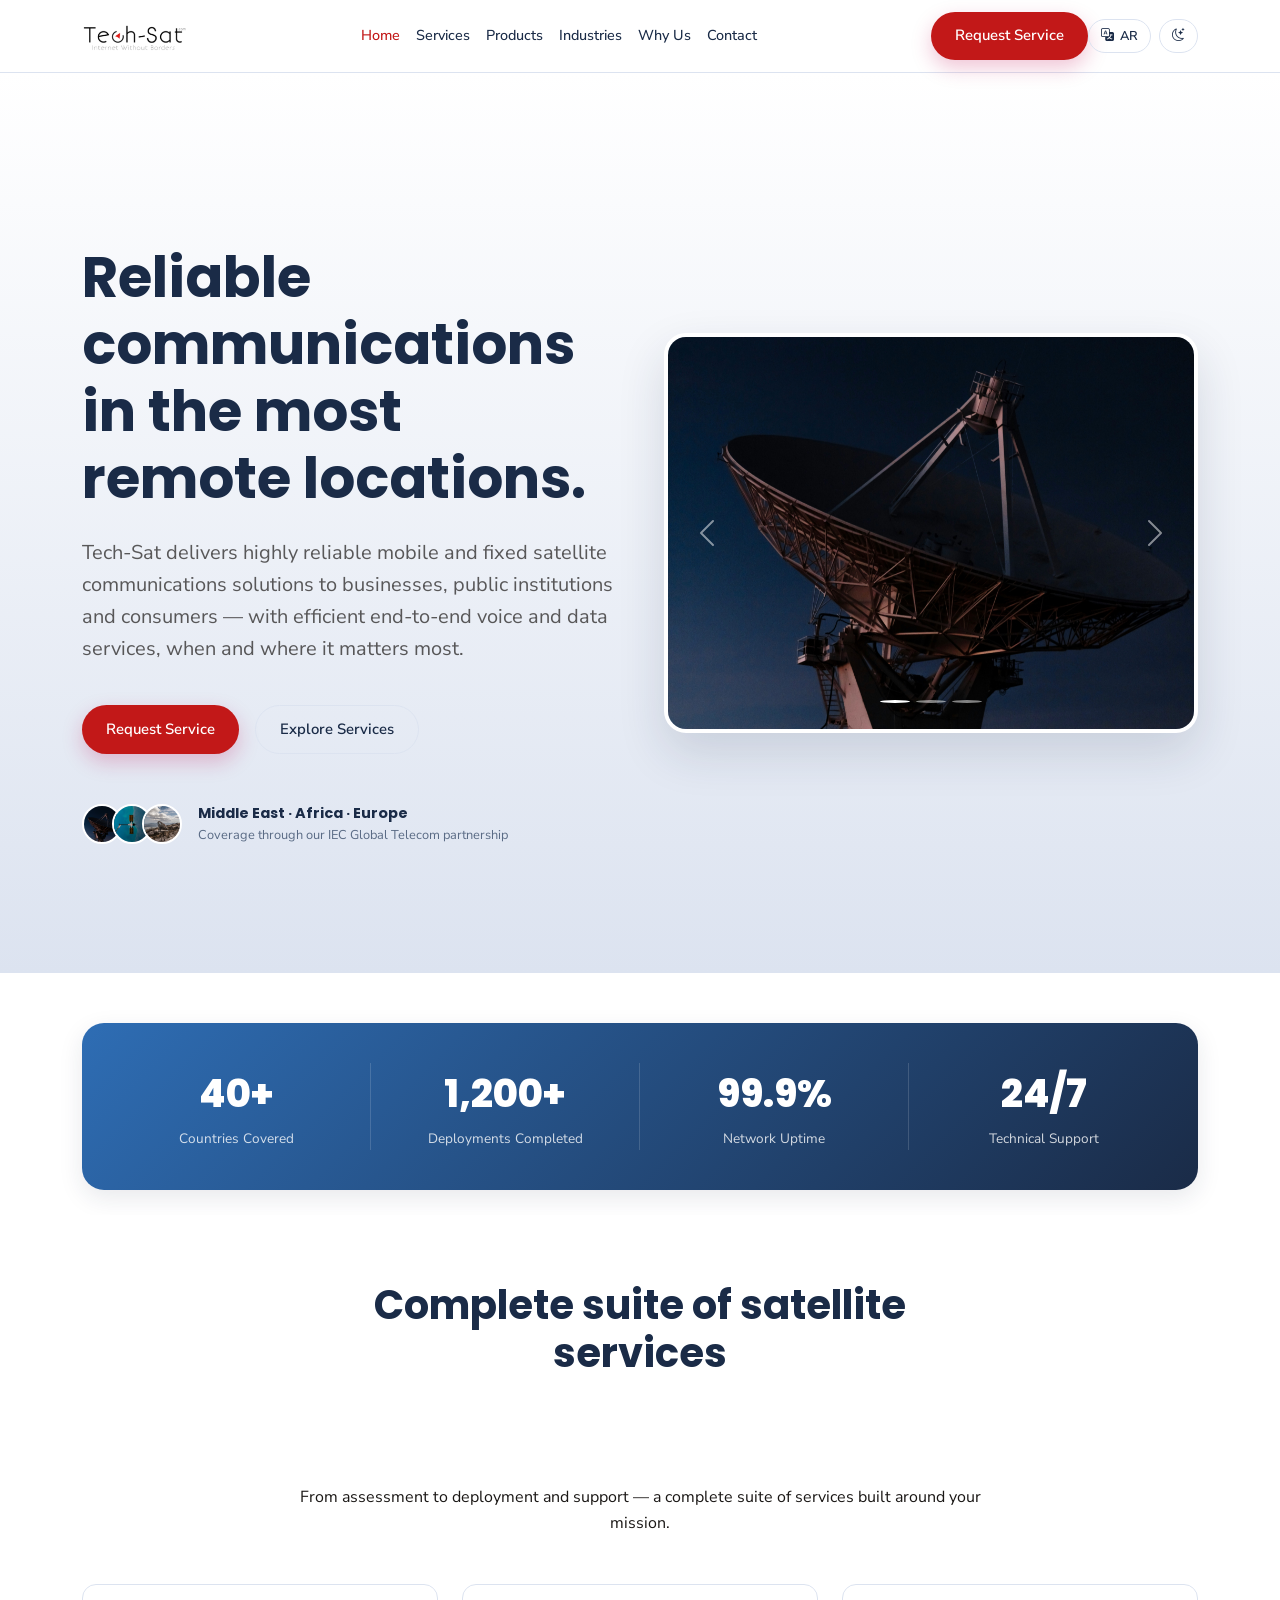
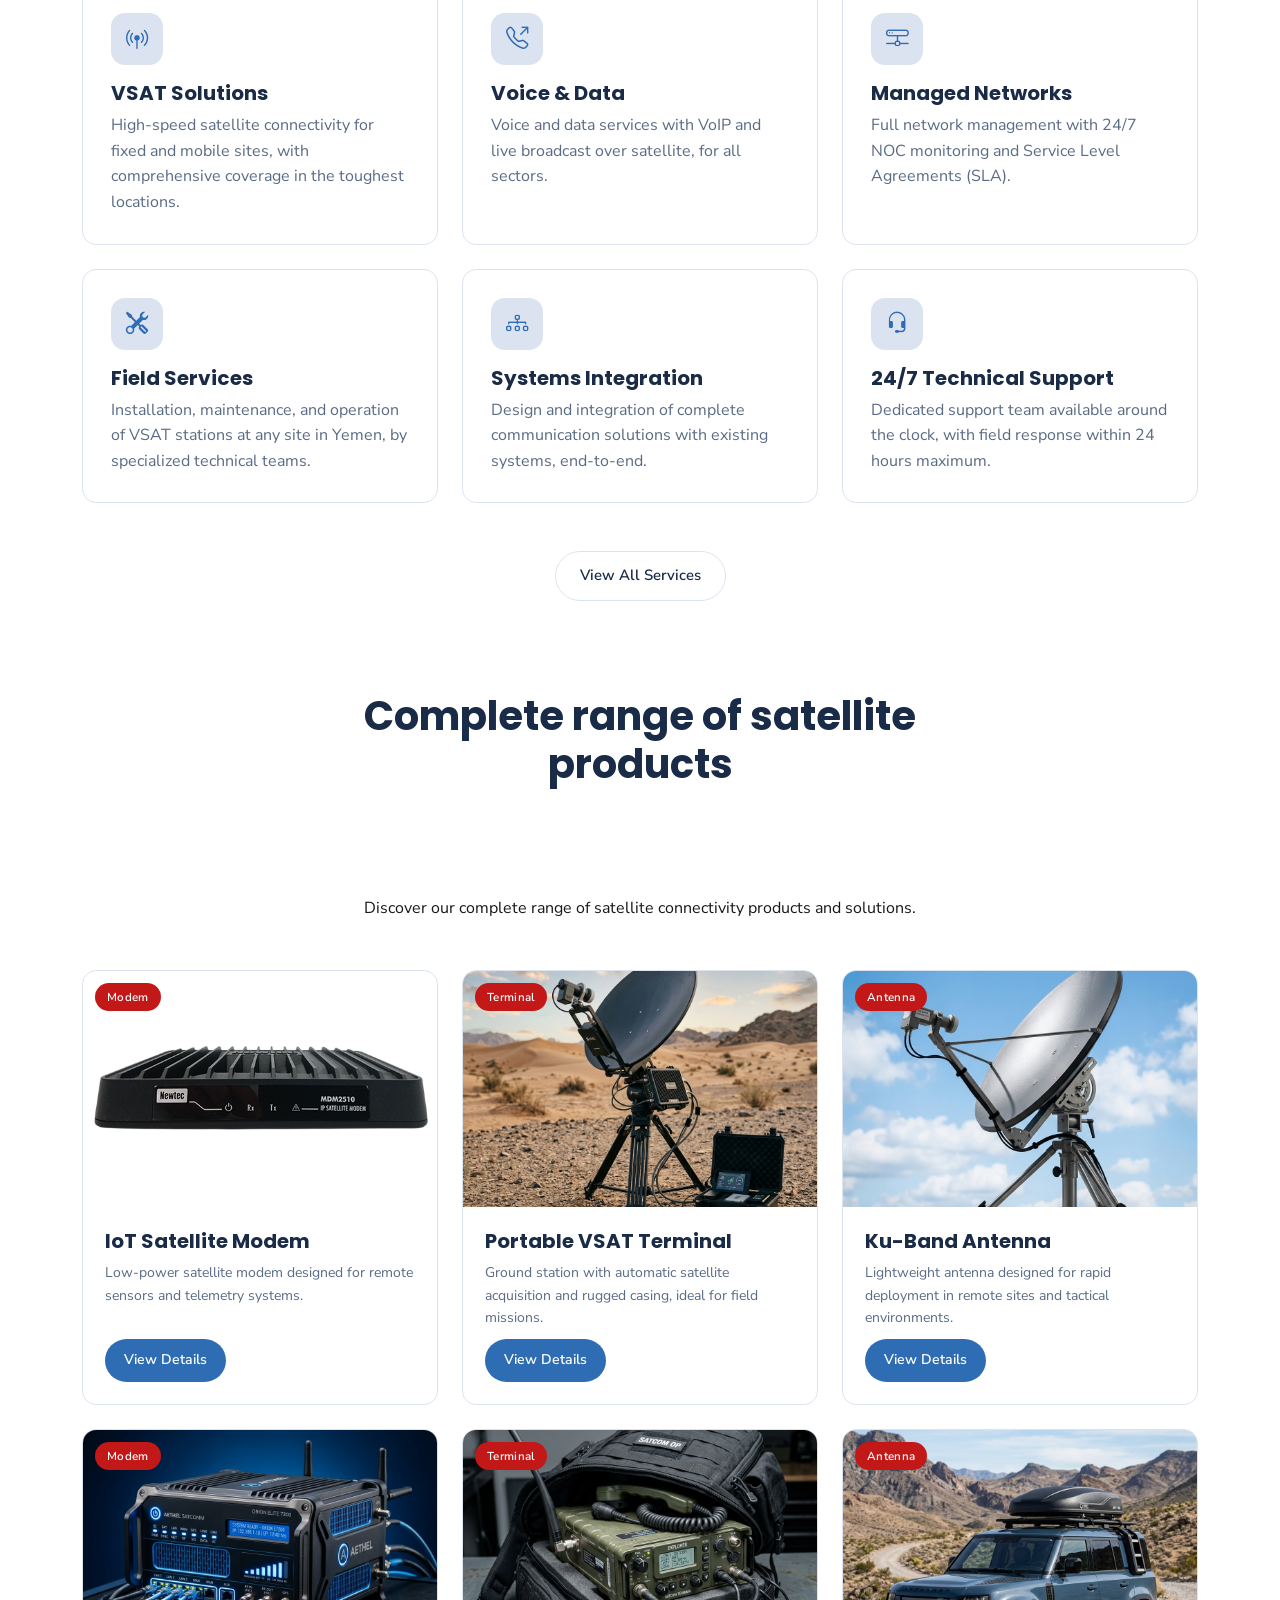
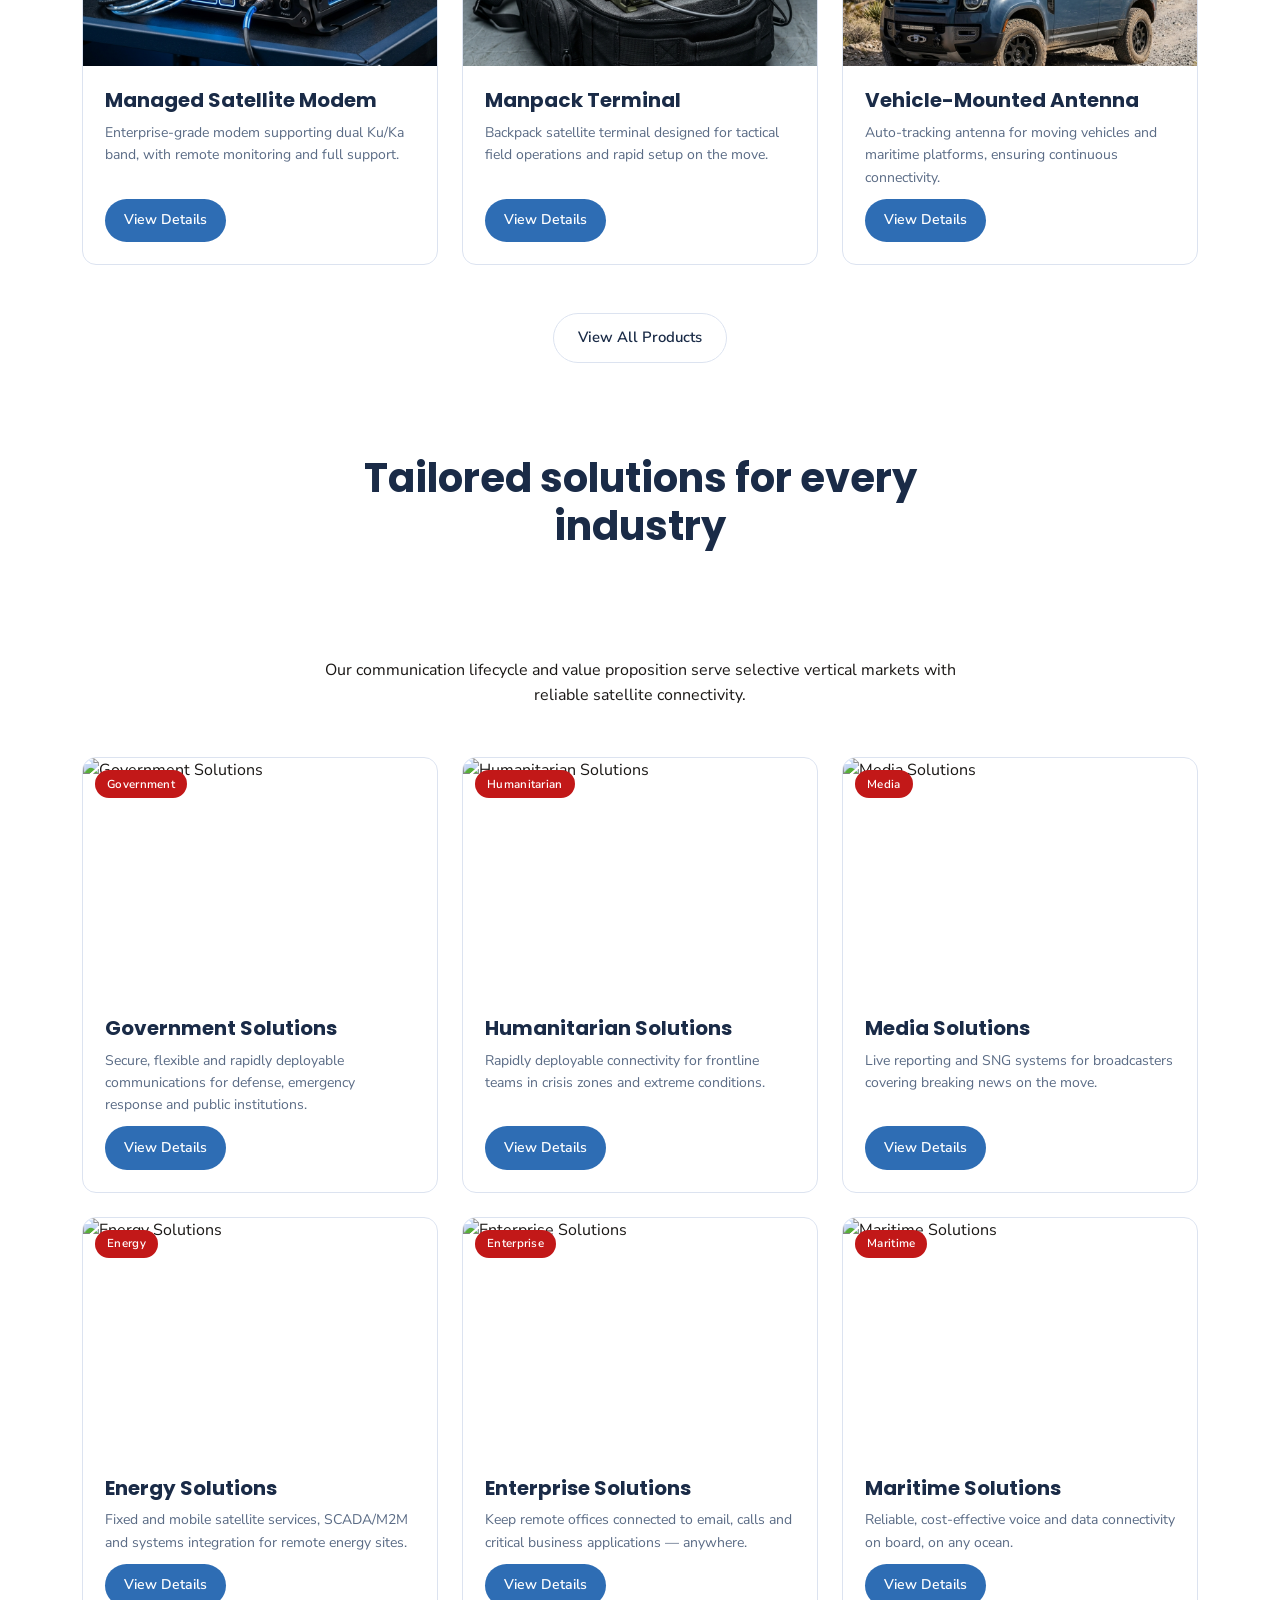
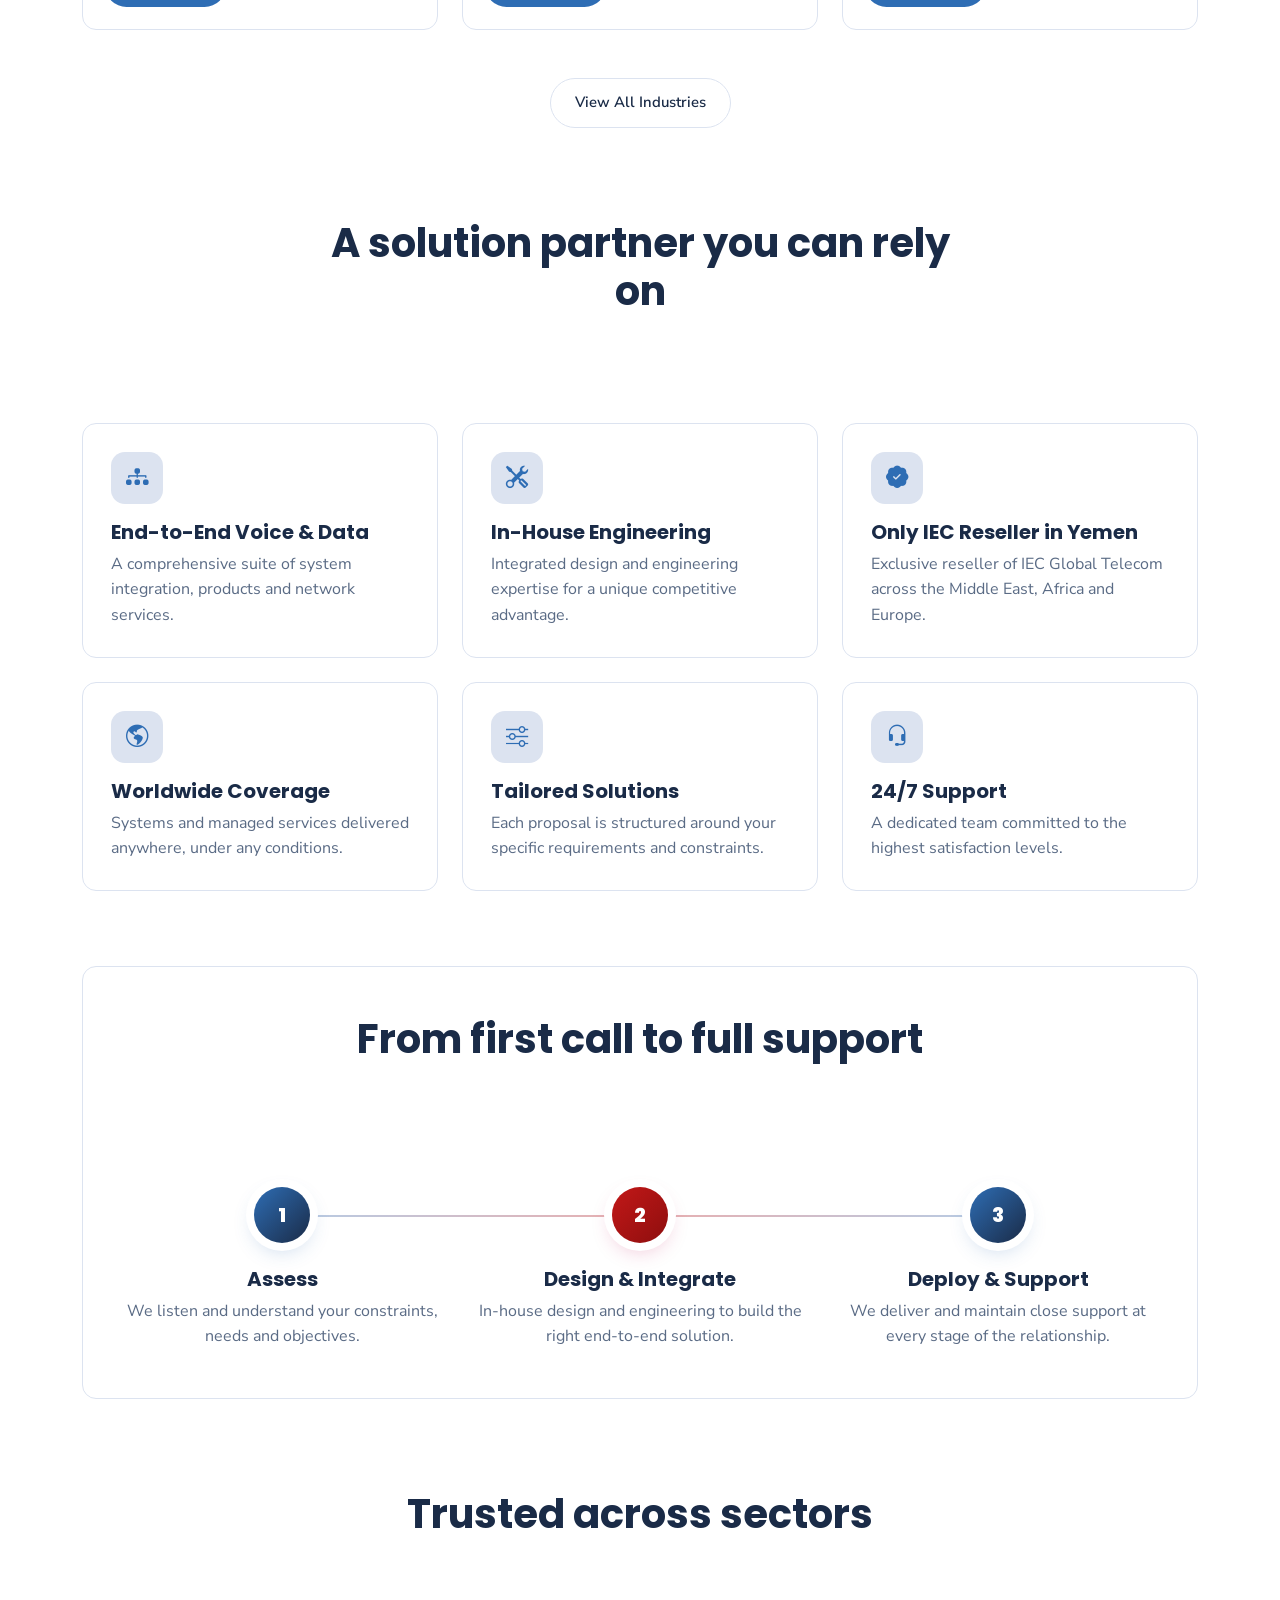
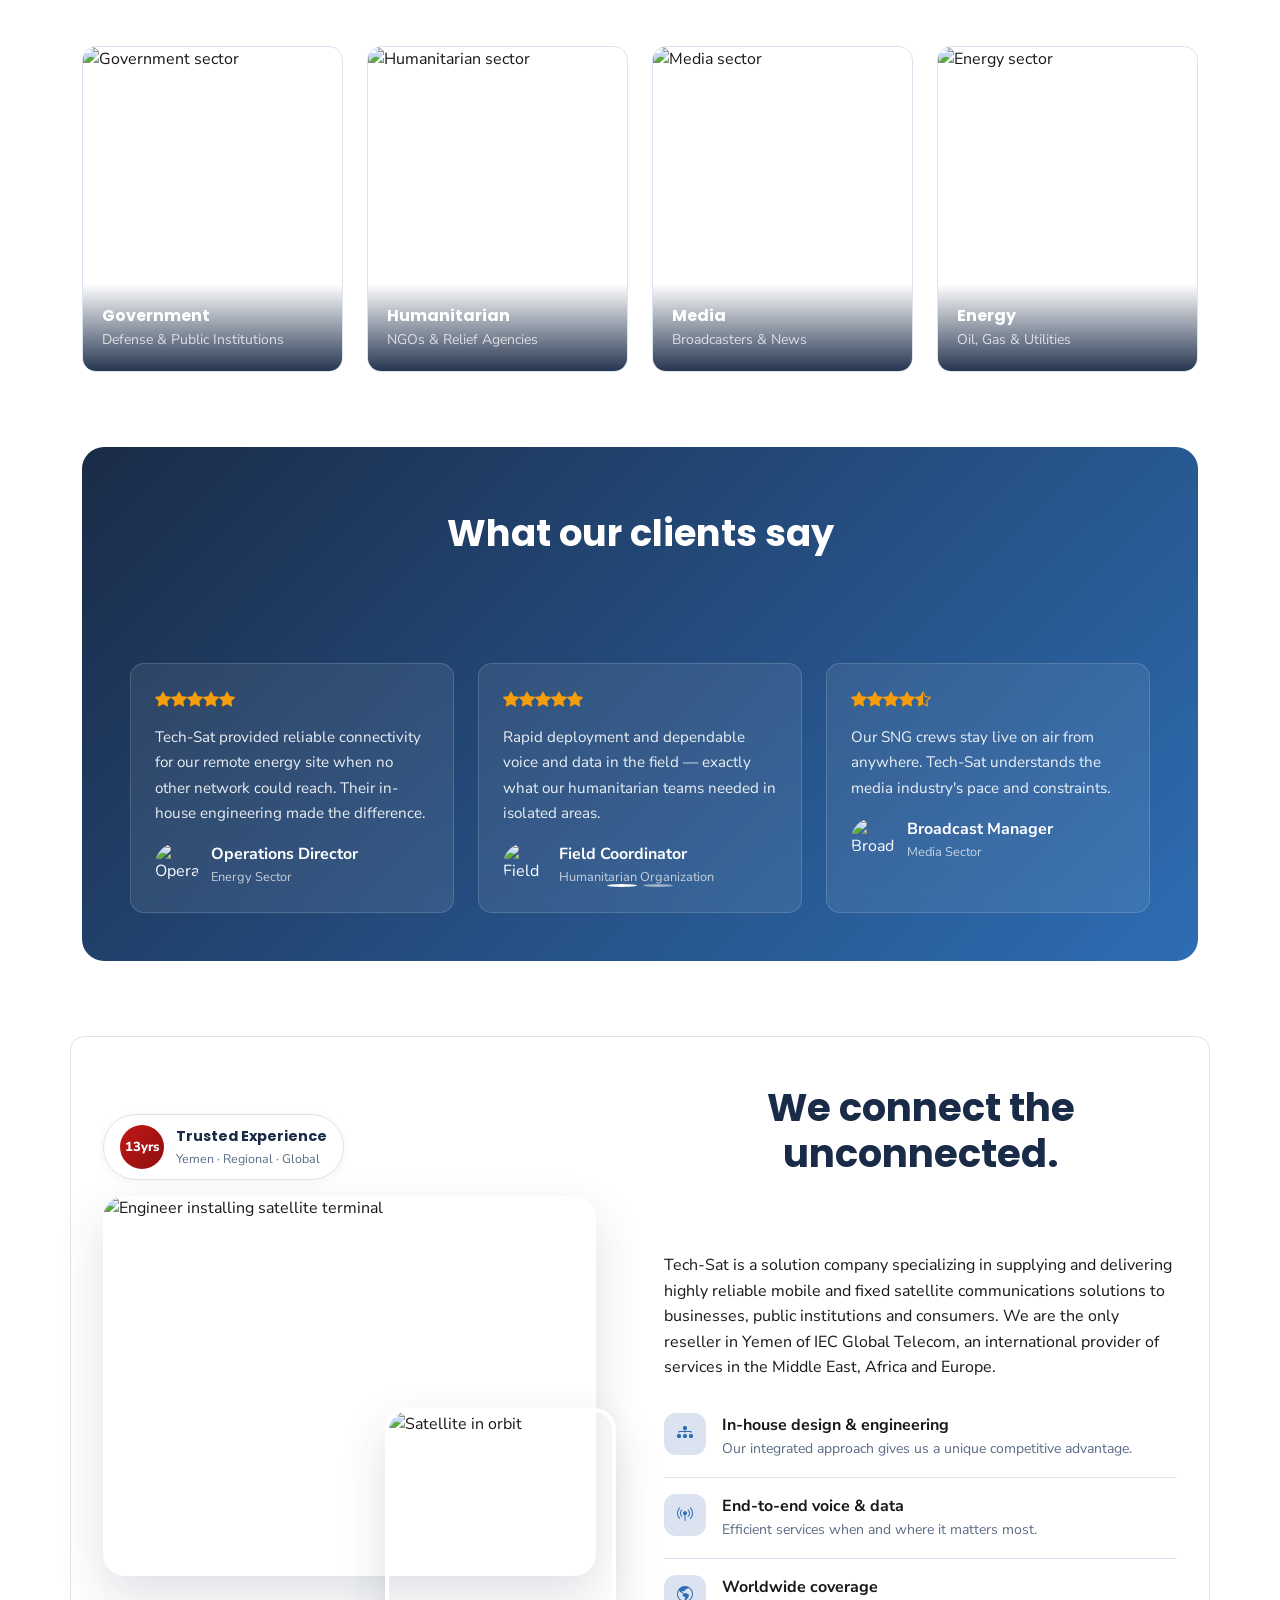
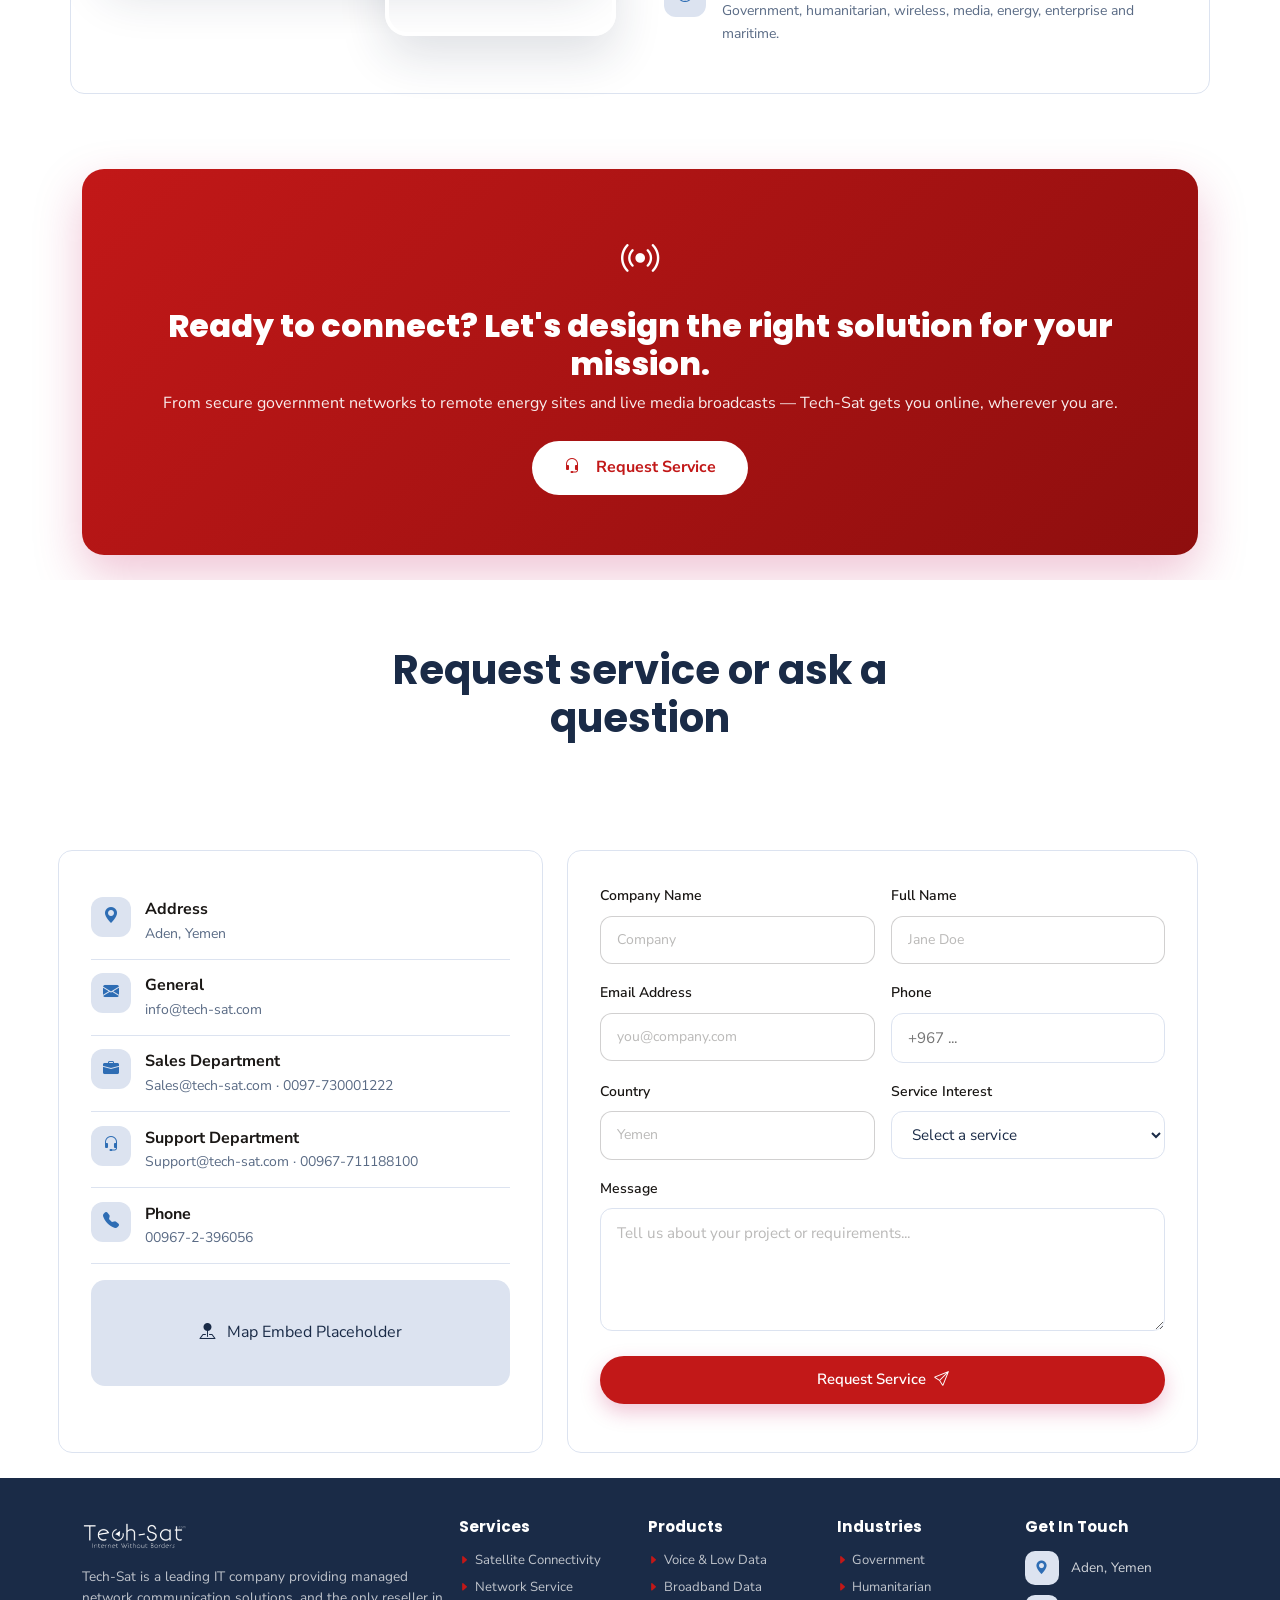
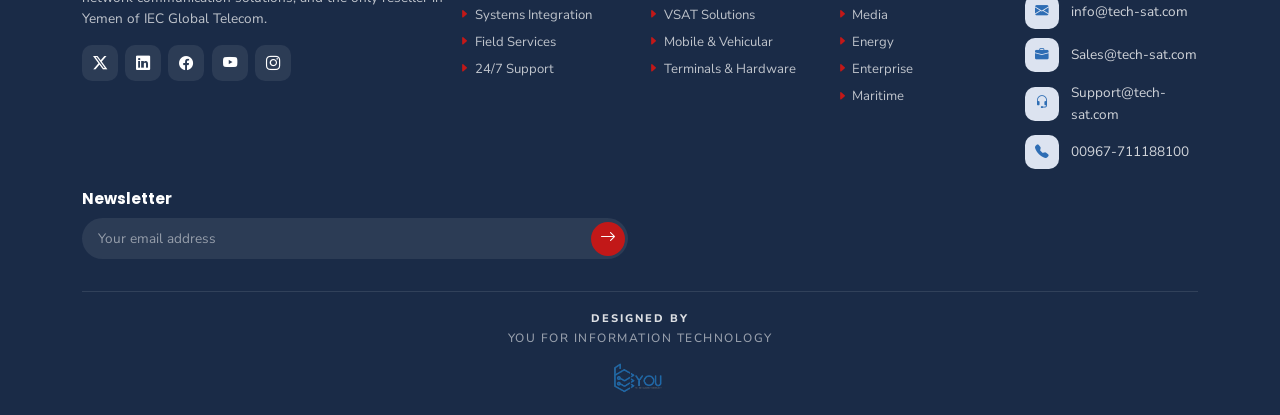
==== index.html @ 37bc0198 "redesign entire structure" ====
<!DOCTYPE html>
<html lang="en" dir="ltr" data-theme="light">

<head>
  <meta charset="UTF-8">
  <meta name="viewport" content="width=device-width, initial-scale=1.0">
  <title>Tech-Sat &mdash; Reliable Satellite Communications, Anywhere</title>
  <meta name="description"
    content="Tech-Sat delivers highly reliable mobile and fixed satellite communications solutions. Only reseller in Yemen of IEC Global Telecom.">

  <link rel="preconnect" href="https://fonts.googleapis.com">
  <link rel="preconnect" href="https://fonts.gstatic.com" crossorigin>
  <link
    href="https://fonts.googleapis.com/css2?family=Poppins:wght@400;500;600;700;800&family=Nunito+Sans:wght@400;500;600;700&family=IBM+Plex+Sans+Arabic:wght@400;500;600;700&display=swap"
    rel="stylesheet">
  <link href="assets/bootstrap.min.css" rel="stylesheet">
  <link rel="stylesheet" href="https://cdn.jsdelivr.net/npm/bootstrap-icons@1.11.3/font/bootstrap-icons.css">
  <link href="https://unpkg.com/aos@2.3.1/dist/aos.css" rel="stylesheet">
  <!-- ✅ Shared design tokens (نفس بقية الصفحات) -->
  <link href="assets/css/palette.css" rel="stylesheet">
  <link href="assets/css/main.css" rel="stylesheet">

  <link rel="icon" type="image/x-icon" href="assets/satellite-dish.png">
  <style>
    :root {
      --ts-white: #FFFFFF;
      --ts-blue-light: #DCE3F0;
      --ts-blue: #2E6DB4;
      --ts-blue-dark: #1A2B47;
      --ts-gray-light: #E8E8E8;
      --ts-pink: #c21818;
      --ts-black: #0A0A0A;

      --clr-primary: var(--ts-blue);
      --clr-primary-dark: var(--ts-blue-dark);
      --clr-accent: var(--ts-pink);
      --clr-accent-dark: #8e0e0e;
      --clr-bg: #F4F7FC;
      --clr-bg-alt: var(--ts-white);
      --clr-text: var(--ts-blue-dark);
      --clr-text-muted: #5A6B85;
      --clr-border: var(--ts-blue-light);

      --shadow-sm: 0 2px 8px rgba(26, 43, 71, .06);
      --shadow-md: 0 8px 24px rgba(26, 43, 71, .10);
      --shadow-lg: 0 20px 48px rgba(26, 43, 71, .14);
      --radius: 14px;
      --radius-lg: 22px;
    }

    [data-theme="dark"] {
      --clr-bg: #0F172A;
      --clr-bg-alt: #111C33;
      --clr-text: #E6ECF5;
      --clr-text-muted: #94A3B8;
      --clr-border: #1E293B;
      --ts-blue-light: #1E293B;
    }

    * { box-sizing: border-box; }
    html { scroll-behavior: smooth; }

    body {
      background: var(--clr-bg);
      color: var(--clr-text);
      font-family: 'Nunito Sans', 'Poppins', system-ui, sans-serif;
      margin: 0;
      line-height: 1.6;
    }

    h1, h2, h3, h4, h5, h6, .font-display {
      font-family: 'Poppins', 'IBM Plex Sans Arabic', sans-serif;
      color: var(--clr-text);
      font-weight: 700;
    }

    .text-muted { color: var(--clr-text-muted) !important; }
    .bg-white { background: var(--clr-bg-alt) !important; }
    .section-pad { padding: 50px 0 25px 0; }
    section { position: relative; }

    /* ---------- TOGGLES ---------- */
    .ts-toggle {
      border: 1px solid var(--clr-border);
      background: transparent;
      color: var(--clr-text);
      border-radius: 999px;
      padding: .35rem .75rem;
      font-size: .8rem;
      font-weight: 600;
      display: inline-flex;
      align-items: center;
      gap: .35rem;
      cursor: pointer;
      transition: .2s ease;
    }
    .ts-toggle:hover {
      background: var(--clr-primary);
      color: #fff;
      border-color: var(--clr-primary);
    }
    [data-theme="dark"] .ts-toggle { border-color: #334155; }

    /* ---------- PRELOADER ---------- */
    #preloader {
      position: fixed;
      inset: 0;
      background: var(--ts-blue-dark);
      color: #fff;
      display: flex;
      flex-direction: column;
      align-items: center;
      justify-content: center;
      z-index: 9999;
      transition: opacity .5s ease, visibility .5s ease;
    }
    #preloader.hide { opacity: 0; visibility: hidden; }
    .preload-ring {
      width: 64px; height: 64px;
      border-radius: 50%;
      border: 3px solid rgba(255, 255, 255, .15);
      border-top-color: var(--ts-pink);
      animation: spin 1s linear infinite;
      display: flex;
      align-items: center;
      justify-content: center;
    }
    .preload-heart {
      color: var(--ts-pink);
      animation: spin 1s linear infinite reverse;
      font-size: 1.4rem;
    }
    @keyframes spin { to { transform: rotate(360deg); } }
    .preload-text {
      margin-top: 1.5rem;
      letter-spacing: 3px;
      font-size: .8rem;
      opacity: .7;
    }
/* ---------- SERVICE CARD (matches services.html / industries.html) ---------- */
.service-card {
  background: var(--clr-bg-alt);
  border: 1px solid var(--clr-border);
  border-radius: 16px;
  overflow: hidden;
  height: 100%;
  display: flex;
  flex-direction: column;
  transition: all .3s ease;
  box-shadow: 0 4px 20px rgba(11,29,51,0.04);
  text-decoration: none;
  color: inherit;
}
.service-card:hover {
  transform: translateY(-6px);
  border-color: var(--clr-primary);
  box-shadow: 0 20px 40px rgba(11,29,51,0.1);
  color: inherit;
}
.service-card__image {
  position: relative;
  height: 220px;
  overflow: hidden;
  background: linear-gradient(135deg, var(--ts-blue-dark) 0%, #0d1a2d 100%);
}
.service-card__image img {
  width: 100%; height: 100%;
  object-fit: cover; object-position: center;
  transition: transform .5s ease;
}
.service-card:hover .service-card__image img { transform: scale(1.08); }
.service-card__image::after {
  content: ''; position: absolute; inset: 0;
  background: linear-gradient(180deg, rgba(11,29,51,0) 40%, rgba(11,29,51,0.55) 100%);
  pointer-events: none;
}
.service-card__icon-overlay {
  position: absolute;
  bottom: 16px;
  inset-inline-start: 16px;
  width: 52px; height: 52px;
  border-radius: 14px;
  background: var(--ts-pink);
  color: #fff;
  display: inline-flex;
  align-items: center;
  justify-content: center;
  font-size: 1.5rem;
  box-shadow: 0 8px 20px rgba(194, 24, 91, 0.4);
  z-index: 2;
}
.service-card__tag {
  position: absolute;
  top: 14px;
  inset-inline-end: 14px;
  background: rgba(255,255,255,.92);
  backdrop-filter: blur(8px);
  color: var(--ts-blue-dark);
  padding: 4px 14px;
  border-radius: 999px;
  font-size: 11px;
  font-weight: 800;
  letter-spacing: .5px;
  z-index: 2;
  box-shadow: 0 4px 12px rgba(0,0,0,.15);
}
[data-theme="dark"] .service-card__tag {
  background: rgba(17, 28, 51, .92);
  color: #fff;
}
.service-card__body {
  padding: 22px;
  display: flex;
  flex-direction: column;
  flex: 1;
}
.service-card__body h5 {
  color: var(--clr-text);
  font-size: 17px;
  font-weight: 700;
  margin-bottom: 8px;
}
.service-card__body p {
  color: var(--clr-text-muted);
  font-size: 13.5px;
  line-height: 1.6;
  margin-bottom: 16px;
  flex: 1;
}
.service-card__cta {
  color: var(--clr-primary);
  font-weight: 700;
  font-size: 13px;
  display: inline-flex;
  align-items: center;
  gap: 6px;
  transition: gap .2s ease;
  align-self: flex-start;
}
.service-card:hover .service-card__cta { gap: 10px; }
    /* ---------- NAVBAR ---------- */
    .navbar-hw {
      background: rgba(255, 255, 255, .95);
      backdrop-filter: blur(12px);
      border-bottom: 1px solid var(--clr-border);
      position: sticky;
      top: 0;
      z-index: 1030;
      padding: .75rem 0;
      transition: box-shadow .3s ease;
    }
    .navbar-hw.scrolled { box-shadow: var(--shadow-sm); }
    [data-theme="dark"] .navbar-hw { background: rgba(15, 23, 42, .95); }

    .navbar-hw .nav-link {
      color: var(--clr-text);
      font-weight: 500;
      padding: .5rem .85rem;
      font-size: .9rem;
      transition: color .2s ease;
    }
    .navbar-hw .nav-link:hover,
    .navbar-hw .nav-link.active,
    .navbar-hw .nav-link.show { color: var(--clr-accent); }

    .hw-logo {
      font-weight: 800;
      font-size: 1.35rem;
      color: var(--ts-blue-dark);
      text-decoration: none;
      display: inline-flex;
      align-items: center;
      gap: .5rem;
      font-family: 'Poppins', sans-serif;
    }
    .hw-logo .dot { color: var(--ts-pink); }
    .hw-logo-mark {
      width: 38px; height: 38px;
      border-radius: 12px;
      display: inline-flex;
      align-items: center;
      justify-content: center;
      background: linear-gradient(135deg, var(--ts-blue) 0%, var(--ts-blue-dark) 100%);
      color: #fff;
      font-size: 1.05rem;
    }
    [data-theme="dark"] .hw-logo { color: #fff; }

    /* ---------- BUTTONS ---------- */
    .btn-hw-primary {
      background: var(--ts-pink);
      color: #fff;
      border: none;
      border-radius: 999px;
      padding: .75rem 1.5rem;
      font-weight: 600;
      display: inline-flex;
      align-items: center;
      gap: .5rem;
      text-decoration: none;
      transition: .25s ease;
      box-shadow: 0 8px 20px rgba(194, 24, 91, .25);
      font-size: .93rem;
    }
    .btn-hw-primary:hover {
      background: var(--clr-accent-dark);
      color: #fff;
      transform: translateY(-2px);
      box-shadow: 0 12px 26px rgba(194, 24, 91, .35);
    }
    .btn-hw-outline {
      background: transparent;
      color: var(--clr-text);
      border: 1.5px solid var(--clr-border);
      border-radius: 999px;
      padding: .75rem 1.5rem;
      font-weight: 600;
      display: inline-flex;
      align-items: center;
      gap: .5rem;
      text-decoration: none;
      transition: .25s ease;
      font-size: .93rem;
    }
    .btn-hw-outline:hover {
      border-color: var(--clr-primary);
      color: var(--clr-primary);
    }
    .btn-cta {
      background: #fff;
      color: var(--ts-pink);
      border: none;
      border-radius: 999px;
      padding: .9rem 2rem;
      font-weight: 700;
      display: inline-flex;
      align-items: center;
      gap: .5rem;
      cursor: pointer;
      transition: .25s ease;
      text-decoration: none;
    }
    .btn-cta:hover {
      transform: translateY(-2px);
      box-shadow: var(--shadow-md);
      color: var(--clr-accent-dark);
    }

    /* ---------- HERO ---------- */
    .hero {
      position: relative;
      padding: 100px 0 80px;
      background: linear-gradient(180deg, #FFFFFF 0%, var(--ts-blue-light) 100%);
      overflow: hidden;
    }
    [data-theme="dark"] .hero {
      background: linear-gradient(180deg, #0F172A 0%, #1A2B47 100%);
    }
    .hero-title {
      font-size: clamp(2rem, 4.4vw, 3.4rem);
      font-weight: 800;
      line-height: 1.15;
      color: var(--ts-blue-dark);
    }
    [data-theme="dark"] .hero-title { color: #fff; }
    .accent-underline {
      color: var(--ts-pink);
      position: relative;
      display: inline-block;
    }
    .accent-underline svg {
      position: absolute;
      left: 0; right: 0; bottom: -6px;
      width: 100%;
    }
    .hero-lead {
      font-size: 1.05rem;
      color: var(--clr-text-muted);
      max-width: 540px;
    }
    .hero-avatars { display: flex; align-items: center; }
    .hero-avatars img {
      width: 40px; height: 40px;
      border-radius: 50%;
      object-fit: cover;
      border: 2px solid #fff;
      margin-left: -10px;
    }
    .hero-avatars img:first-child { margin-left: 0; }
    .hero-media-frame {
      border-radius: var(--radius-lg);
      overflow: hidden;
      box-shadow: var(--shadow-lg);
      border: 4px solid #fff;
      aspect-ratio: 4 / 3;
      width: 100%;
      position: relative;
      background: var(--ts-blue-light);
    }
    [data-theme="dark"] .hero-media-frame { border-color: #1E293B; background: #1E293B; }
    .hero-media-frame .carousel,
    .hero-media-frame .carousel-inner,
    .hero-media-frame .carousel-item {
      width: 100%; height: 100%;
    }
    .hero-media-frame img {
      width: 100%; height: 100%;
      object-fit: cover;
      object-position: center;
      display: block;
    }

    /* ---------- STATS BAND ---------- */
    .stats-band {
      background: linear-gradient(135deg, var(--ts-blue) 0%, var(--ts-blue-dark) 100%);
      border-radius: var(--radius-lg);
      color: #fff;
      padding: 40px 20px;
      box-shadow: var(--shadow-md);
    }
    .stat-item {
      text-align: center;
      border-right: 1px solid rgba(255, 255, 255, .15);
    }
    .stat-item:last-child { border-right: none; }
    .stat-num {
      font-family: 'Poppins', sans-serif;
      font-weight: 800;
      font-size: clamp(1.6rem, 3vw, 2.4rem);
      color: #fff;
    }
    .stat-label {
      font-size: .85rem;
      color: rgba(255, 255, 255, .8);
      margin-top: .25rem;
    }
    @media (max-width: 767px) {
      .stat-item {
        border-right: none;
        border-bottom: 1px solid rgba(255, 255, 255, .15);
        padding-bottom: 1rem;
        margin-bottom: 1rem;
      }
      .stat-item:nth-child(2n) { border-bottom: none; }
    }

    /* ---------- CARDS ---------- */
    .contact-card,
    .about-card,
    .why-card,
    .cause-card,
    .vol-card,
    .testi-card {
      background: var(--clr-bg-alt);
      border: 1px solid var(--clr-border);
      border-radius: var(--radius);
      transition: .3s ease;
    }
    .contact-card { padding: 32px; }
    .why-card { padding: 28px; height: 100%; }
    .why-card:hover {
      transform: translateY(-4px);
      box-shadow: var(--shadow-md);
      border-color: var(--clr-primary);
    }
    .why-ic {
      width: 52px; height: 52px;
      border-radius: 14px;
      display: inline-flex;
      align-items: center;
      justify-content: center;
      background: var(--ts-blue-light);
      color: var(--ts-blue);
      font-size: 1.4rem;
      margin-bottom: 1rem;
    }
    [data-theme="dark"] .why-ic { background: #1E293B; color: #fff; }

    /* ---------- PRODUCT / INDUSTRY CARDS ---------- */
    .cause-card {
      overflow: hidden;
      height: 100%;
      display: flex;
      flex-direction: column;
    }
    .cause-card:hover {
      transform: translateY(-4px);
      box-shadow: var(--shadow-md);
    }
    .cause-img {
      position: relative;
      aspect-ratio: 3 / 2;
      overflow: hidden;
    }
    .cause-img img {
      width: 100%; height: 100%;
      object-fit: cover;
      transition: .5s ease;
    }
    .cause-card:hover .cause-img img { transform: scale(1.05); }
    .cause-tag {
      position: absolute;
      top: 12px; left: 12px;
      background: var(--ts-pink);
      color: #fff;
      font-size: .72rem;
      font-weight: 600;
      padding: .3rem .75rem;
      border-radius: 999px;
      letter-spacing: .3px;
    }
    .cause-body {
      padding: 22px;
      display: flex;
      flex-direction: column;
      gap: .6rem;
      flex: 1;
    }
    .cause-body h5 { color: var(--clr-text); margin: 0; }
    .cause-donate {
      margin-top: auto;
      background: var(--ts-blue);
      color: #fff;
      border: none;
      border-radius: 999px;
      padding: .65rem 1.2rem;
      font-weight: 600;
      font-size: .88rem;
      display: inline-flex;
      align-items: center;
      justify-content: center;
      gap: .4rem;
      text-decoration: none;
      transition: .25s ease;
      align-self: flex-start;
    }
    .cause-donate:hover {
      background: var(--ts-pink);
      color: #fff;
      transform: translateY(-2px);
    }

    /* ---------- HOW WE WORK ---------- */
    .hiw-wrap { position: relative; padding-top: 1rem; }
    .hiw-line {
      position: absolute;
      top: 44px; left: 16.66%; right: 16.66%;
      height: 2px;
      background: linear-gradient(90deg, var(--ts-blue) 0%, var(--ts-pink) 50%, var(--ts-blue) 100%);
      opacity: .35;
      z-index: 0;
      pointer-events: none;
    }
    @media (max-width: 767px) { .hiw-line { display: none; } }
    .hiw-step {
      text-align: center;
      padding: 0 1rem;
      position: relative;
      z-index: 1;
    }
    .hiw-num {
      width: 56px; height: 56px;
      border-radius: 50%;
      background: linear-gradient(135deg, var(--ts-blue) 0%, var(--ts-blue-dark) 100%);
      color: #fff;
      font-weight: 800;
      font-size: 1.25rem;
      display: inline-flex;
      align-items: center;
      justify-content: center;
      margin: 0 auto 1.5rem;
      box-shadow: 0 0 0 8px var(--clr-bg-alt), 0 8px 20px rgba(46, 109, 180, .25);
      position: relative;
      z-index: 2;
      font-family: 'Poppins', sans-serif;
    }
    .hiw-step:nth-child(2) .hiw-num {
      background: linear-gradient(135deg, var(--ts-pink) 0%, var(--clr-accent-dark) 100%);
      box-shadow: 0 0 0 8px var(--clr-bg-alt), 0 8px 20px rgba(194, 24, 91, .25);
    }

    /* ---------- CLIENT CARDS ---------- */
    .vol-card {
      position: relative;
      overflow: hidden;
      border-radius: var(--radius);
    }
    .vol-img { aspect-ratio: 4 / 5; }
    .vol-img img { width: 100%; height: 100%; object-fit: cover; }
    .vol-overlay {
      position: absolute;
      inset: auto 0 0 0;
      background: linear-gradient(0deg, rgba(26, 43, 71, .95) 0%, rgba(26, 43, 71, 0) 100%);
      color: #fff;
      padding: 1.2rem;
    }
    .vol-overlay .fw-bold { color: #fff; }

    /* ---------- TESTIMONIALS ---------- */
    .testi-section {
      background: linear-gradient(135deg, var(--ts-blue-dark) 0%, var(--ts-blue) 100%);
      border-radius: var(--radius-lg);
      color: #fff;
    }
    .testi-card {
      background: rgba(255, 255, 255, .08);
      border: 1px solid rgba(255, 255, 255, .15);
      backdrop-filter: blur(8px);
      color: #fff;
      padding: 24px;
      height: 100%;
    }
    .testi-quote {
      color: rgba(255, 255, 255, .9);
      font-size: .95rem;
      line-height: 1.65;
    }
    .testi-stars { color: #F59E0B; margin-bottom: .75rem; }
    .testi-person {
      display: flex;
      align-items: center;
      gap: .75rem;
      margin-top: 1rem;
    }
    .testi-person img {
      width: 44px; height: 44px;
      border-radius: 50%;
      object-fit: cover;
    }
    .testi-name { font-weight: 700; color: #fff; }
    .testi-role { font-size: .8rem; color: rgba(255, 255, 255, .7); }
    .carousel-indicators button {
      background-color: #fff;
      border-radius: 50%;
      width: 8px; height: 8px;
      border: none;
      margin: 0 4px;
    }

    /* ---------- ABOUT ---------- */
    .about-collage {
      position: relative;
      padding: 20px 20px 60px 0;
    }
    .about-badge {
      display: inline-flex;
      align-items: center;
      gap: .75rem;
      background: var(--clr-bg-alt);
      padding: .6rem 1rem;
      border-radius: 999px;
      box-shadow: var(--shadow-sm);
      border: 1px solid var(--clr-border);
      margin-bottom: 1rem;
    }
    .ab-ring {
      width: 44px; height: 44px;
      border-radius: 50%;
      background: linear-gradient(135deg, var(--ts-pink) 0%, var(--clr-accent-dark) 100%);
      color: #fff;
      display: inline-flex;
      align-items: center;
      justify-content: center;
      font-weight: 800;
      font-size: .82rem;
    }
    .img-a, .img-b {
      border-radius: var(--radius-lg);
      overflow: hidden;
      box-shadow: var(--shadow-lg);
    }
    .img-a img {
      width: 100%; height: 380px;
      object-fit: cover;
      display: block;
    }
    .img-b {
      position: absolute;
      right: 0; bottom: 0;
      width: 45%;
      border: 4px solid var(--clr-bg-alt);
    }
    .img-b img {
      width: 100%; height: 220px;
      object-fit: cover;
      display: block;
    }
    .about-list { list-style: none; padding: 0; margin: 0; }
    .about-list li {
      display: flex;
      gap: 1rem;
      padding: 1rem 0;
      border-bottom: 1px solid var(--clr-border);
      align-items: flex-start;
    }
    .about-list li:last-child { border-bottom: none; }
    .about-list .ic {
      width: 42px; height: 42px;
      border-radius: 12px;
      background: var(--ts-blue-light);
      color: var(--ts-blue);
      display: inline-flex;
      align-items: center;
      justify-content: center;
      flex-shrink: 0;
    }
    [data-theme="dark"] .about-list .ic { background: #1E293B; color: #fff; }

    /* ---------- CTA BANNER ---------- */
    .cta-banner {
      background: linear-gradient(135deg, var(--ts-pink) 0%, var(--clr-accent-dark) 100%);
      border-radius: var(--radius-lg);
      color: #fff;
      padding: 60px 40px;
      text-align: center;
      box-shadow: 0 20px 48px rgba(194, 24, 91, .25);
    }
    .cta-banner h2 { color: #fff; font-weight: 800; }

    /* ---------- FORMS ---------- */
    .form-control-hw {
      background: var(--clr-bg-alt);
      border: 1.5px solid var(--clr-border);
      border-radius: 12px;
      padding: .75rem 1rem;
      font-size: .95rem;
      color: var(--clr-text);
      transition: .2s ease;
      width: 100%;
      font-family: inherit;
    }
    .form-control-hw:focus {
      outline: none;
      border-color: var(--ts-blue);
      box-shadow: 0 0 0 4px rgba(46, 109, 180, .12);
    }
    .contact-info-item {
      display: flex;
      gap: .9rem;
      align-items: flex-start;
      padding: .85rem 0;
      border-bottom: 1px solid var(--clr-border);
    }
    .contact-info-item:last-of-type { border-bottom: none; }
    .contact-info-item .ic,
    .footer-contact-item .ic {
      width: 40px; height: 40px;
      border-radius: 12px;
      background: var(--ts-blue-light);
      color: var(--ts-blue);
      display: inline-flex;
      align-items: center;
      justify-content: center;
      flex-shrink: 0;
    }
    [data-theme="dark"] .contact-info-item .ic,
    [data-theme="dark"] .footer-contact-item .ic { background: #1E293B; color: #fff; }
    .map-placeholder {
      background: var(--ts-blue-light);
      border-radius: var(--radius);
      padding: 2.5rem 1rem;
      text-align: center;
      color: var(--ts-blue-dark);
      margin-top: 1rem;
    }
    [data-theme="dark"] .map-placeholder { background: #1E293B; color: #E6ECF5; }

    /* ---------- FOOTER ---------- */
    .footer-hw {
      background: var(--ts-blue-dark);
      color: rgba(255, 255, 255, .8);
      padding-top: 60px;
      position: relative;
    }
    .footer-hw h6 {
      color: #fff;
      font-weight: 700;
      margin-bottom: 1rem;
      font-size: .95rem;
    }
    .footer-hw p { color: rgba(255, 255, 255, .72); }
    .footer-wave { display: block; width: 100%; margin-top: -1px; }
    .footer-link {
      color: rgba(255, 255, 255, .72);
      text-decoration: none;
      display: inline-flex;
      align-items: center;
      gap: .35rem;
      padding: .25rem 0;
      font-size: .85rem;
      transition: .2s ease;
    }
    .footer-link:hover { color: var(--ts-pink); }
    .footer-link i { font-size: .65rem; color: var(--ts-pink); }
    .footer-hw ul { list-style: none; padding: 0; margin: 0; }
    .footer-social { display: flex; gap: .6rem; flex-wrap: wrap; }
    .footer-social a {
      width: 40px; height: 40px;
      border-radius: 12px;
      background: rgba(255, 255, 255, .08);
      color: #fff;
      display: inline-flex;
      align-items: center;
      justify-content: center;
      text-decoration: none;
      transition: .25s ease;
    }
    .footer-social a:hover {
      background: var(--ts-pink);
      transform: translateY(-2px);
    }
    .footer-badges {
      display: flex;
      gap: .5rem;
      flex-wrap: wrap;
      margin-top: 1rem;
    }
    .footer-badge {
      display: inline-flex;
      align-items: center;
      gap: .35rem;
      background: rgba(255, 255, 255, .08);
      color: rgba(255, 255, 255, .85);
      border-radius: 999px;
      padding: .35rem .8rem;
      font-size: .72rem;
    }
    .footer-badge i { color: var(--ts-pink); }
    .footer-contact-item {
      display: flex;
      align-items: center;
      gap: .75rem;
      padding: .4rem 0;
      color: rgba(255, 255, 255, .8);
      font-size: .88rem;
    }
    .newsletter-input {
      display: flex;
      background: rgba(255, 255, 255, .08);
      border-radius: 999px;
      padding: .25rem .25rem .25rem 1rem;
      align-items: center;
      margin-top: .5rem;
    }
    .newsletter-input input {
      flex: 1;
      background: transparent;
      border: none;
      color: #fff;
      outline: none;
      font-size: .85rem;
    }
    .newsletter-input input::placeholder { color: rgba(255, 255, 255, .5); }
    .newsletter-input button {
      background: var(--ts-pink);
      color: #fff;
      border: none;
      width: 38px; height: 38px;
      border-radius: 50%;
      display: inline-flex;
      align-items: center;
      justify-content: center;
      cursor: pointer;
      transition: .25s ease;
    }
    .newsletter-input button:hover { background: var(--clr-accent-dark); }
    .newsletter-note {
      font-size: .72rem;
      color: rgba(255, 255, 255, .55);
      margin-top: .5rem;
    }
    .footer-divider {
      height: 1px;
      background: rgba(255, 255, 255, .1);
      margin: 40px 0 20px;
    }
    .footer-bottom {
      font-size: .85rem;
      color: rgba(255, 255, 255, .65);
      padding-bottom: 24px;
    }
    .footer-bottom a { color: rgba(255, 255, 255, .8); text-decoration: none; }
    .footer-bottom a:hover { color: var(--ts-pink); }
    .footer-bottom-links { display: flex; gap: 1rem; flex-wrap: wrap; }
    .footer-payments {
      display: flex;
      gap: .9rem;
      font-size: 1.3rem;
      color: rgba(255, 255, 255, .7);
    }

    /* ---------- MOBILE STICKY ---------- */
    .mobile-donate-bar {
      position: fixed;
      bottom: 0; left: 0; right: 0;
      background: var(--clr-bg-alt);
      padding: .75rem;
      box-shadow: 0 -8px 24px rgba(0, 0, 0, .08);
      z-index: 1000;
      display: none;
    }
    @media (max-width: 991px) {
      .mobile-donate-bar { display: block; }
      .mobile-donate-bar .btn-hw-primary {
        width: 100%;
        justify-content: center;
      }
      body { padding-bottom: 80px; }
    }

    /* ---------- SCROLL TOP ---------- */
    #scrollTop {
      position: fixed;
      bottom: 24px; right: 24px;
      width: 52px; height: 52px;
      background: var(--ts-blue-dark);
      color: #fff;
      border-radius: 50%;
      display: inline-flex;
      align-items: center;
      justify-content: center;
      cursor: pointer;
      opacity: 0;
      pointer-events: none;
      transition: .3s ease;
      z-index: 999;
      border: none;
    }
    #scrollTop.show { opacity: 1; pointer-events: auto; }
    #scrollTop:hover { background: var(--ts-pink); }

    /* ---------- DROPDOWN ---------- */
    .dropdown-menu {
      border: 1px solid var(--clr-border);
      border-radius: var(--radius);
      box-shadow: var(--shadow-md);
      padding: .5rem;
      margin-top: .5rem;
    }
    .dropdown-item {
      border-radius: 8px;
      padding: .5rem .85rem;
      font-size: .88rem;
      color: var(--clr-text);
    }
    .dropdown-item:hover {
      background: var(--ts-blue-light);
      color: var(--ts-blue-dark);
    }
    [data-theme="dark"] .dropdown-menu {
      background: #111C33;
      border-color: #1E293B;
    }
    [data-theme="dark"] .dropdown-item { color: #E6ECF5; }
    [data-theme="dark"] .dropdown-item:hover { background: #1E293B; color: #fff; }

    /* ---------- RTL ---------- */
    [dir="rtl"] body { font-family: 'IBM Plex Sans Arabic', 'Poppins', sans-serif; }
    [dir="rtl"] .hero-avatars img { margin-left: 0; margin-right: -10px; }
    [dir="rtl"] .hero-avatars img:first-child { margin-right: 0; }
    [dir="rtl"] .hiw-line {
      background: linear-gradient(270deg, var(--ts-blue) 0%, var(--ts-pink) 50%, var(--ts-blue) 100%);
    }
    [dir="rtl"] .stat-item { border-right: none; border-left: 1px solid rgba(255, 255, 255, .15); }
    [dir="rtl"] .stat-item:last-child { border-left: none; }
    [dir="rtl"] .cause-tag { left: auto; right: 12px; }
    [dir="rtl"] .img-b { right: auto; left: 0; }
    [dir="rtl"] .about-collage { padding: 20px 0 60px 20px; }
    [dir="rtl"] #scrollTop { right: auto; left: 24px; }

    .ts-util { display: flex; align-items: center; gap: .5rem; }
  </style>
</head>

<body>

  <!-- NAVBAR -->
  <div id="navbar-root"></div>

  <!-- ============================================
     01 · HERO
============================================ -->
  <header class="hero" id="home">
    <div class="container position-relative">
      <div class="row align-items-center g-5">
        <div class="col-lg-6" data-aos="fade-right">
          <h1 class="hero-title mt-4" data-en="Reliable communications in the most remote locations."
            data-ar="اتصالات موثوقة في أبعد المواقع.">
            Reliable communications in the <span class="accent-underline">most remote<svg viewBox="0 0 200 14"
                preserveAspectRatio="none">
                <path d="M2 10 Q 50 2 100 8 T 198 6" stroke="#C2185B" stroke-width="5" fill="none"
                  stroke-linecap="round" />
              </svg></span> locations.
          </h1>
          <p class="hero-lead mt-4"
            data-en="Tech-Sat delivers highly reliable mobile and fixed satellite communications solutions to businesses, public institutions and consumers — with efficient end-to-end voice and data services, when and where it matters most."
            data-ar="تقدّم تك-سات حلول اتصالات فضائية متنقلة وثابتة عالية الموثوقية للشركات والمؤسسات العامة والمستهلكين، مع خدمات صوت وبيانات متكاملة، في الوقت والمكان الأكثر أهمية.">
            Tech-Sat delivers highly reliable mobile and fixed satellite communications solutions to businesses, public
            institutions and consumers — with efficient end-to-end voice and data services, when and where it matters
            most.
          </p>
          <div class="d-flex flex-wrap gap-3 mt-4">
            <a href="contact.html" class="btn-hw-primary" data-en="Request Service" data-ar="اطلب الخدمة">
              Request Service <i class="bi bi-arrow-right"></i>
            </a>
            <a href="services.html" class="btn-hw-outline" data-en="Explore Services" data-ar="استكشف الخدمات">
              <i class="bi bi-grid-1x2"></i> Explore Services
            </a>
          </div>
          <div class="d-flex align-items-center gap-3 mt-5">
            <div class="hero-avatars">
              <img src="assets/img/pic1.jpg" alt="IEC Global Telecom">
              <img src="assets/img/pic2.jpg" alt="Satellite network">
              <img src="assets/img/pic3.jpg" alt="Global coverage">
            </div>
            <div>
              <div class="fw-bold font-display" style="font-size:.9rem;" data-en="Middle East · Africa · Europe"
                data-ar="الشرق الأوسط · أفريقيا · أوروبا">Middle East · Africa · Europe</div>
              <div class="text-muted" style="font-size:.8rem;"
                data-en="Coverage through our IEC Global Telecom partnership"
                data-ar="تغطية عبر شراكتنا مع IEC Global Telecom">Coverage through our IEC Global Telecom partnership
              </div>
            </div>
          </div>
        </div>
        <div class="col-lg-6" data-aos="fade-left" data-aos-delay="120">
          <div class="hero-media-frame">
            <div id="heroCarousel" class="carousel slide carousel-fade" data-bs-ride="carousel" data-bs-interval="4500">
              <div class="carousel-indicators hero-indicators">
                <button type="button" data-bs-target="#heroCarousel" data-bs-slide-to="0" class="active"
                  aria-current="true" aria-label="Slide 1"></button>
                <button type="button" data-bs-target="#heroCarousel" data-bs-slide-to="1" aria-label="Slide 2"></button>
                <button type="button" data-bs-target="#heroCarousel" data-bs-slide-to="2" aria-label="Slide 3"></button>
              </div>
              <div class="carousel-inner">
                <div class="carousel-item active">
                  <img src="assets/img/pic1.jpg" alt="Satellite in orbit" loading="lazy">
                </div>
                <div class="carousel-item">
                  <img src="assets/img/pic2.jpg" alt="Field engineer" loading="lazy">
                </div>
                <div class="carousel-item">
                  <img src="assets/img/pic3.jpg" alt="Network operations" loading="lazy">
                </div>
              </div>
              <button class="carousel-control-prev" type="button" data-bs-target="#heroCarousel" data-bs-slide="prev">
                <span class="carousel-control-prev-icon" aria-hidden="true"></span>
                <span class="visually-hidden">Previous</span>
              </button>
              <button class="carousel-control-next" type="button" data-bs-target="#heroCarousel" data-bs-slide="next">
                <span class="carousel-control-next-icon" aria-hidden="true"></span>
                <span class="visually-hidden">Next</span>
              </button>
            </div>
          </div>
        </div>
      </div>
    </div>
  </header>

  <!-- ============================================
     02 · PERFORMANCE STATS
============================================ -->
  <section class="section-pad" id="impact">
    <div class="container">
      <div class="stats-band" data-aos="zoom-in">
        <div class="row g-0">
          <div class="col-6 col-md-3 stat-item">
            <div class="stat-num"><span class="counter" data-target="40">0</span>+</div>
            <div class="stat-label" data-en="Countries Covered" data-ar="دولة مغطاة">Countries Covered</div>
          </div>
          <div class="col-6 col-md-3 stat-item">
            <div class="stat-num"><span class="counter" data-target="1200">0</span>+</div>
            <div class="stat-label" data-en="Deployments Completed" data-ar="عملية تركيب منجزة">Deployments Completed
            </div>
          </div>
          <div class="col-6 col-md-3 stat-item">
            <div class="stat-num"><span class="counter" data-target="99">0</span>.9%</div>
            <div class="stat-label" data-en="Network Uptime" data-ar="جاهزية الشبكة">Network Uptime</div>
          </div>
          <div class="col-6 col-md-3 stat-item">
            <div class="stat-num">24/7</div>
            <div class="stat-label" data-en="Technical Support" data-ar="دعم فني">Technical Support</div>
          </div>
        </div>
      </div>
    </div>
  </section>

  <!-- ============================================
     03 · SERVICES — real services from services.html
============================================ -->
  <section class="section-pad" id="services">
    <div class="container">
      <div class="text-center mx-auto mb-5" style="max-width:700px;" data-aos="fade-up">
        <h2 class="section-title mt-3" style="font-size:clamp(1.8rem,3.2vw,2.5rem);"
          data-en="Complete suite of satellite services" data-ar="مجموعة كاملة من الخدمات الفضائية">
          Complete suite of satellite services
        </h2>
        <p class="section-sub mx-auto mt-2"
          data-en="From assessment to deployment and support — a complete suite of services built around your mission."
          data-ar="من التقييم إلى النشر والدعم — مجموعة خدمات كاملة مبنية حول مهمتك.">
          From assessment to deployment and support — a complete suite of services built around your mission.
        </p>
      </div>
      <div class="row g-4">

        <div class="col-md-6 col-lg-4" data-aos="fade-up">
          <div class="why-card">
            <div class="why-ic"><i class="bi bi-broadcast-pin"></i></div>
            <h5 class="font-display fw-bold" data-en="VSAT Solutions" data-ar="حلول VSAT">VSAT Solutions</h5>
            <p class="text-muted mb-0"
              data-en="High-speed satellite connectivity for fixed and mobile sites, with comprehensive coverage in the toughest locations."
              data-ar="اتصالات فضائية عالية السرعة للثابت والمتنقل، بتغطية شاملة في أصعب المواقع الجغرافية.">
              High-speed satellite connectivity for fixed and mobile sites, with comprehensive coverage in the toughest locations.
            </p>
          </div>
        </div>

        <div class="col-md-6 col-lg-4" data-aos="fade-up" data-aos-delay="80">
          <div class="why-card">
            <div class="why-ic"><i class="bi bi-telephone-outbound"></i></div>
            <h5 class="font-display fw-bold" data-en="Voice & Data" data-ar="صوت وبيانات">Voice &amp; Data</h5>
            <p class="text-muted mb-0"
              data-en="Voice and data services with VoIP and live broadcast over satellite, for all sectors."
              data-ar="خدمات صوتية وبيانات شاملة بتقنيات VoIP والبث الحي عبر الأقمار الصناعية، لكل القطاعات.">
              Voice and data services with VoIP and live broadcast over satellite, for all sectors.
            </p>
          </div>
        </div>

        <div class="col-md-6 col-lg-4" data-aos="fade-up" data-aos-delay="160">
          <div class="why-card">
            <div class="why-ic"><i class="bi bi-hdd-network"></i></div>
            <h5 class="font-display fw-bold" data-en="Managed Networks" data-ar="شبكات مُدارة">Managed Networks</h5>
            <p class="text-muted mb-0"
              data-en="Full network management with 24/7 NOC monitoring and Service Level Agreements (SLA)."
              data-ar="إدارة كاملة للشبكة مع مراقبة NOC على مدار الساعة واتفاقيات مستوى خدمة (SLA).">
              Full network management with 24/7 NOC monitoring and Service Level Agreements (SLA).
            </p>
          </div>
        </div>

        <div class="col-md-6 col-lg-4" data-aos="fade-up">
          <div class="why-card">
            <div class="why-ic"><i class="bi bi-tools"></i></div>
            <h5 class="font-display fw-bold" data-en="Field Services" data-ar="خدمات ميدانية">Field Services</h5>
            <p class="text-muted mb-0"
              data-en="Installation, maintenance, and operation of VSAT stations at any site in Yemen, by specialized technical teams."
              data-ar="تركيب وصيانة وتشغيل محطات VSAT في أي موقع داخل اليمن، بفرق فنية متخصصة.">
              Installation, maintenance, and operation of VSAT stations at any site in Yemen, by specialized technical teams.
            </p>
          </div>
        </div>

        <div class="col-md-6 col-lg-4" data-aos="fade-up" data-aos-delay="80">
          <div class="why-card">
            <div class="why-ic"><i class="bi bi-diagram-3"></i></div>
            <h5 class="font-display fw-bold" data-en="Systems Integration" data-ar="تكامل الأنظمة">Systems Integration</h5>
            <p class="text-muted mb-0"
              data-en="Design and integration of complete communication solutions with existing systems, end-to-end."
              data-ar="تصميم ودمج حلول الاتصالات الكاملة مع أنظمة العميل الحالية، من البداية للنهاية.">
              Design and integration of complete communication solutions with existing systems, end-to-end.
            </p>
          </div>
        </div>

        <div class="col-md-6 col-lg-4" data-aos="fade-up" data-aos-delay="160">
          <div class="why-card">
            <div class="why-ic"><i class="bi bi-headset"></i></div>
            <h5 class="font-display fw-bold" data-en="24/7 Technical Support" data-ar="دعم فني 24/7">24/7 Technical Support</h5>
            <p class="text-muted mb-0"
              data-en="Dedicated support team available around the clock, with field response within 24 hours maximum."
              data-ar="فريق دعم متخصص متاح على مدار الساعة، مع استجابة ميدانية خلال 24 ساعة كحد أقصى.">
              Dedicated support team available around the clock, with field response within 24 hours maximum.
            </p>
          </div>
        </div>

      </div>

      <div class="text-center mt-5" data-aos="fade-up">
        <a href="services.html" class="btn-hw-outline" data-en="View All Services" data-ar="عرض كل الخدمات">
          View All Services <i class="bi bi-arrow-right"></i>
        </a>
      </div>
    </div>
  </section>

  <!-- ============================================
     04 · PRODUCTS — real products from products.html
============================================ -->
  <section class="section-pad bg-white" id="products">
    <div class="container">
      <div class="text-center mx-auto mb-5" style="max-width:700px;" data-aos="fade-up">
        <h2 class="section-title mt-3" style="font-size:clamp(1.8rem,3.2vw,2.5rem);"
          data-en="Complete range of satellite products" data-ar="مجموعة كاملة من المنتجات الفضائية">
          Complete range of satellite products
        </h2>
        <p class="section-sub mx-auto mt-2"
          data-en="Discover our complete range of satellite connectivity products and solutions."
          data-ar="اكتشف مجموعتنا الكاملة من منتجات وحلول الاتصالات الفضائية.">
          Discover our complete range of satellite connectivity products and solutions.
        </p>
      </div>
      <div class="row g-4">

        <!-- IoT Modem -->
        <div class="col-md-6 col-lg-4" data-aos="fade-up">
          <div class="cause-card">
            <div class="cause-img">
              <img src="img product/MDM2510_white-Photoroom.png" alt="IoT Satellite Modem" loading="lazy">
              <span class="cause-tag" data-en="Modem" data-ar="مودم">Modem</span>
            </div>
            <div class="cause-body">
              <h5 class="font-display fw-bold" data-en="IoT Satellite Modem" data-ar="مودم إنترنت الأشياء IoT">
                IoT Satellite Modem
              </h5>
              <p class="text-muted small mb-0"
                data-en="Low-power satellite modem designed for remote sensors and telemetry systems."
                data-ar="مودم فضائي منخفض الطاقة مصمم لأجهزة الاستشعار النائية وأنظمة القياس عن بعد.">
                Low-power satellite modem designed for remote sensors and telemetry systems.
              </p>
              <a href="details.html?type=product&id=iot-modem" class="cause-donate"
                 data-en="View Details" data-ar="اعرض التفاصيل">
                View Details
              </a>
            </div>
          </div>
        </div>

        <!-- VSAT Portable -->
        <div class="col-md-6 col-lg-4" data-aos="fade-up" data-aos-delay="100">
          <div class="cause-card">
            <div class="cause-img">
              <img src="assets/img/products/vsat-portable.png" alt="Portable VSAT Terminal" loading="lazy">
              <span class="cause-tag" data-en="Terminal" data-ar="محطة">Terminal</span>
            </div>
            <div class="cause-body">
              <h5 class="font-display fw-bold" data-en="Portable VSAT Terminal" data-ar="محطة VSAT محمولة">
                Portable VSAT Terminal
              </h5>
              <p class="text-muted small mb-0"
                data-en="Ground station with automatic satellite acquisition and rugged casing, ideal for field missions."
                data-ar="محطة أرضية مع اكتساب تلقائي للقمر الصناعي وهيكل مقاوم للظروف القاسية، مثالية للبعثات الميدانية.">
                Ground station with automatic satellite acquisition and rugged casing, ideal for field missions.
              </p>
              <a href="details.html?type=product&id=vsat-portable" class="cause-donate"
                 data-en="View Details" data-ar="اعرض التفاصيل">
                View Details
              </a>
            </div>
          </div>
        </div>

        <!-- Ku-Band Antenna -->
        <div class="col-md-6 col-lg-4" data-aos="fade-up" data-aos-delay="200">
          <div class="cause-card">
            <div class="cause-img">
              <img src="assets/img/products/ku-antenna.png" alt="Ku-Band Antenna" loading="lazy">
              <span class="cause-tag" data-en="Antenna" data-ar="هوائي">Antenna</span>
            </div>
            <div class="cause-body">
              <h5 class="font-display fw-bold" data-en="Ku-Band Antenna" data-ar="هوائي Ku-Band">
                Ku-Band Antenna
              </h5>
              <p class="text-muted small mb-0"
                data-en="Lightweight antenna designed for rapid deployment in remote sites and tactical environments."
                data-ar="هوائي خفيف الوزن مصمم للتركيب السريع في المواقع النائية والبيئات التكتيكية.">
                Lightweight antenna designed for rapid deployment in remote sites and tactical environments.
              </p>
              <a href="details.html?type=product&id=ku-antenna" class="cause-donate"
                 data-en="View Details" data-ar="اعرض التفاصيل">
                View Details
              </a>
            </div>
          </div>
        </div>

        <!-- Managed Modem -->
        <div class="col-md-6 col-lg-4" data-aos="fade-up">
          <div class="cause-card">
            <div class="cause-img">
              <img src="assets/img/products/managed-modem.png" alt="Managed Satellite Modem" loading="lazy">
              <span class="cause-tag" data-en="Modem" data-ar="مودم">Modem</span>
            </div>
            <div class="cause-body">
              <h5 class="font-display fw-bold" data-en="Managed Satellite Modem" data-ar="مودم فضائي مُدار">
                Managed Satellite Modem
              </h5>
              <p class="text-muted small mb-0"
                data-en="Enterprise-grade modem supporting dual Ku/Ka band, with remote monitoring and full support."
                data-ar="مودم بمعايير مؤسسية يدعم النطاق المزدوج Ku/Ka، مع مراقبة عن بعد ودعم فني متكامل.">
                Enterprise-grade modem supporting dual Ku/Ka band, with remote monitoring and full support.
              </p>
              <a href="details.html?type=product&id=managed-modem" class="cause-donate"
                 data-en="View Details" data-ar="اعرض التفاصيل">
                View Details
              </a>
            </div>
          </div>
        </div>

        <!-- Manpack -->
        <div class="col-md-6 col-lg-4" data-aos="fade-up" data-aos-delay="100">
          <div class="cause-card">
            <div class="cause-img">
              <img src="assets/img/products/manpack.png" alt="Manpack Terminal" loading="lazy">
              <span class="cause-tag" data-en="Terminal" data-ar="محطة">Terminal</span>
            </div>
            <div class="cause-body">
              <h5 class="font-display fw-bold" data-en="Manpack Terminal" data-ar="محطة Manpack">
                Manpack Terminal
              </h5>
              <p class="text-muted small mb-0"
                data-en="Backpack satellite terminal designed for tactical field operations and rapid setup on the move."
                data-ar="محطة فضائية بحقيبة ظهر مصممة للعمليات الميدانية التكتيكية والتركيب السريع أثناء الحركة.">
                Backpack satellite terminal designed for tactical field operations and rapid setup on the move.
              </p>
              <a href="details.html?type=product&id=manpack" class="cause-donate"
                 data-en="View Details" data-ar="اعرض التفاصيل">
                View Details
              </a>
            </div>
          </div>
        </div>

        <!-- Vehicle Antenna -->
        <div class="col-md-6 col-lg-4" data-aos="fade-up" data-aos-delay="200">
          <div class="cause-card">
            <div class="cause-img">
              <img src="assets/img/products/vehicle-antenna.png" alt="Vehicle-Mounted Antenna" loading="lazy">
              <span class="cause-tag" data-en="Antenna" data-ar="هوائي">Antenna</span>
            </div>
            <div class="cause-body">
              <h5 class="font-display fw-bold" data-en="Vehicle-Mounted Antenna" data-ar="هوائي مثبت على المركبات">
                Vehicle-Mounted Antenna
              </h5>
              <p class="text-muted small mb-0"
                data-en="Auto-tracking antenna for moving vehicles and maritime platforms, ensuring continuous connectivity."
                data-ar="هوائي بتتبع تلقائي للمركبات المتحركة والمنصات البحرية، يضمن اتصالات مستمرة أثناء الحركة.">
                Auto-tracking antenna for moving vehicles and maritime platforms, ensuring continuous connectivity.
              </p>
              <a href="details.html?type=product&id=vehicle-antenna" class="cause-donate"
                 data-en="View Details" data-ar="اعرض التفاصيل">
                View Details
              </a>
            </div>
          </div>
        </div>

      </div>

      <div class="text-center mt-5" data-aos="fade-up">
        <a href="products.html" class="btn-hw-outline" data-en="View All Products" data-ar="عرض كل المنتجات">
          View All Products <i class="bi bi-arrow-right"></i>
        </a>
      </div>
    </div>
  </section>

  <!-- ============================================
     05 · INDUSTRIES — real industries from industries.html
============================================ -->
  <section class="section-pad" id="industries">
    <div class="container">
      <div class="text-center mx-auto mb-5" style="max-width:640px;" data-aos="fade-up">
        <h2 class="section-title mt-3" style="font-size:clamp(1.8rem,3.2vw,2.5rem);"
          data-en="Tailored solutions for every industry" data-ar="حلول مخصصة لكل قطاع">
          Tailored solutions for every industry
        </h2>
        <p class="section-sub mx-auto mt-2"
          data-en="Our communication lifecycle and value proposition serve selective vertical markets with reliable satellite connectivity."
          data-ar="دورة حياة الاتصالات لدينا تخدم قطاعات محددة بموثوقية عالية عبر الاتصالات الفضائية.">
          Our communication lifecycle and value proposition serve selective vertical markets with reliable satellite connectivity.
        </p>
      </div>
      <div class="row g-4">

        <!-- Government -->
        <div class="col-md-6 col-lg-4" data-aos="fade-up">
          <div class="cause-card">
            <div class="cause-img">
              <img src="https://images.unsplash.com/photo-1529107386315-e1a2ed48a620?w=600&h=420&fit=crop&auto=format" alt="Government Solutions" loading="lazy">
              <span class="cause-tag" data-en="Government" data-ar="حكومي">Government</span>
            </div>
            <div class="cause-body">
              <h5 class="font-display fw-bold" data-en="Government Solutions" data-ar="حلول القطاع الحكومي">
                Government Solutions
              </h5>
              <p class="text-muted small mb-0"
                data-en="Secure, flexible and rapidly deployable communications for defense, emergency response and public institutions."
                data-ar="اتصالات آمنة ومرنة وقابلة للنشر السريع للدفاع والاستجابة للطوارئ والمؤسسات العامة.">
                Secure, flexible and rapidly deployable communications for defense, emergency response and public institutions.
              </p>
              <a href="details.html?type=industry&id=government" class="cause-donate"
                 data-en="View Details" data-ar="اعرض التفاصيل">
                View Details
              </a>
            </div>
          </div>
        </div>

        <!-- Humanitarian -->
        <div class="col-md-6 col-lg-4" data-aos="fade-up" data-aos-delay="100">
          <div class="cause-card">
            <div class="cause-img">
              <img src="https://images.unsplash.com/photo-1469571486292-0ba58a3f068b?w=600&h=420&fit=crop&auto=format" alt="Humanitarian Solutions" loading="lazy">
              <span class="cause-tag" data-en="Humanitarian" data-ar="إنساني">Humanitarian</span>
            </div>
            <div class="cause-body">
              <h5 class="font-display fw-bold" data-en="Humanitarian Solutions" data-ar="الحلول الإنسانية">
                Humanitarian Solutions
              </h5>
              <p class="text-muted small mb-0"
                data-en="Rapidly deployable connectivity for frontline teams in crisis zones and extreme conditions."
                data-ar="اتصالات قابلة للنشر السريع لفرق الميدان في مناطق الأزمات والظروف القصوى.">
                Rapidly deployable connectivity for frontline teams in crisis zones and extreme conditions.
              </p>
              <a href="details.html?type=industry&id=humanitarian" class="cause-donate"
                 data-en="View Details" data-ar="اعرض التفاصيل">
                View Details
              </a>
            </div>
          </div>
        </div>

        <!-- Media -->
        <div class="col-md-6 col-lg-4" data-aos="fade-up" data-aos-delay="200">
          <div class="cause-card">
            <div class="cause-img">
              <img src="https://images.unsplash.com/photo-1495020689067-958852a7765e?w=600&h=420&fit=crop&auto=format" alt="Media Solutions" loading="lazy">
              <span class="cause-tag" data-en="Media" data-ar="إعلام">Media</span>
            </div>
            <div class="cause-body">
              <h5 class="font-display fw-bold" data-en="Media Solutions" data-ar="حلول الإعلام">
                Media Solutions
              </h5>
              <p class="text-muted small mb-0"
                data-en="Live reporting and SNG systems for broadcasters covering breaking news on the move."
                data-ar="أنظمة البث المباشر وSNG للقنوات الإخبارية أثناء التنقل.">
                Live reporting and SNG systems for broadcasters covering breaking news on the move.
              </p>
              <a href="details.html?type=industry&id=media" class="cause-donate"
                 data-en="View Details" data-ar="اعرض التفاصيل">
                View Details
              </a>
            </div>
          </div>
        </div>

        <!-- Energy -->
        <div class="col-md-6 col-lg-4" data-aos="fade-up">
          <div class="cause-card">
            <div class="cause-img">
              <img src="https://images.unsplash.com/photo-1466611653911-95081537e5b7?w=600&h=420&fit=crop&auto=format" alt="Energy Solutions" loading="lazy">
              <span class="cause-tag" data-en="Energy" data-ar="طاقة">Energy</span>
            </div>
            <div class="cause-body">
              <h5 class="font-display fw-bold" data-en="Energy Solutions" data-ar="حلول الطاقة">
                Energy Solutions
              </h5>
              <p class="text-muted small mb-0"
                data-en="Fixed and mobile satellite services, SCADA/M2M and systems integration for remote energy sites."
                data-ar="خدمات فضائية ثابتة ومتنقلة، SCADA/M2M وتكامل الأنظمة لمواقع الطاقة النائية.">
                Fixed and mobile satellite services, SCADA/M2M and systems integration for remote energy sites.
              </p>
              <a href="details.html?type=industry&id=energy" class="cause-donate"
                 data-en="View Details" data-ar="اعرض التفاصيل">
                View Details
              </a>
            </div>
          </div>
        </div>

        <!-- Enterprise -->
        <div class="col-md-6 col-lg-4" data-aos="fade-up" data-aos-delay="100">
          <div class="cause-card">
            <div class="cause-img">
              <img src="https://images.unsplash.com/photo-1497366216548-37526070297c?w=600&h=420&fit=crop&auto=format" alt="Enterprise Solutions" loading="lazy">
              <span class="cause-tag" data-en="Enterprise" data-ar="مؤسسات">Enterprise</span>
            </div>
            <div class="cause-body">
              <h5 class="font-display fw-bold" data-en="Enterprise Solutions" data-ar="حلول المؤسسات">
                Enterprise Solutions
              </h5>
              <p class="text-muted small mb-0"
                data-en="Keep remote offices connected to email, calls and critical business applications — anywhere."
                data-ar="أبقِ مكاتبك النائية متصلة بالبريد والمكالمات والتطبيقات الحيوية في أي مكان.">
                Keep remote offices connected to email, calls and critical business applications — anywhere.
              </p>
              <a href="details.html?type=industry&id=enterprise" class="cause-donate"
                 data-en="View Details" data-ar="اعرض التفاصيل">
                View Details
              </a>
            </div>
          </div>
        </div>

        <!-- Maritime -->
        <div class="col-md-6 col-lg-4" data-aos="fade-up" data-aos-delay="200">
          <div class="cause-card">
            <div class="cause-img">
              <img src="https://images.unsplash.com/photo-1544551763-46a013bb70d5?w=600&h=420&fit=crop&auto=format" alt="Maritime Solutions" loading="lazy">
              <span class="cause-tag" data-en="Maritime" data-ar="بحري">Maritime</span>
            </div>
            <div class="cause-body">
              <h5 class="font-display fw-bold" data-en="Maritime Solutions" data-ar="الحلول البحرية">
                Maritime Solutions
              </h5>
              <p class="text-muted small mb-0"
                data-en="Reliable, cost-effective voice and data connectivity on board, on any ocean."
                data-ar="اتصالات صوت وبيانات موثوقة واقتصادية على متن السفن في أي محيط.">
                Reliable, cost-effective voice and data connectivity on board, on any ocean.
              </p>
              <a href="details.html?type=industry&id=maritime" class="cause-donate"
                 data-en="View Details" data-ar="اعرض التفاصيل">
                View Details
              </a>
            </div>
          </div>
        </div>

      </div>

      <div class="text-center mt-5" data-aos="fade-up">
        <a href="industries.html" class="btn-hw-outline" data-en="View All Industries" data-ar="عرض كل القطاعات">
          View All Industries <i class="bi bi-arrow-right"></i>
        </a>
      </div>
    </div>
  </section>

  <!-- ============================================
     06 · WHY TECH-SAT
============================================ -->
  <section class="section-pad bg-white" id="why">
    <div class="container">
      <div class="text-center mx-auto mb-5" style="max-width:640px;" data-aos="fade-up">
        <h2 class="section-title mt-3" style="font-size:clamp(1.8rem,3.2vw,2.5rem);"
          data-en="A solution partner you can rely on" data-ar="شريك حلول يمكنك الاعتماد عليه">A solution partner you
          can rely on</h2>
      </div>
      <div class="row g-4">
        <div class="col-md-6 col-lg-4" data-aos="fade-up">
          <div class="why-card">
            <div class="why-ic"><i class="bi bi-diagram-3-fill"></i></div>
            <h5 class="font-display fw-bold" data-en="End-to-End Voice & Data" data-ar="صوت وبيانات متكاملة">End-to-End
              Voice &amp; Data</h5>
            <p class="text-muted mb-0"
              data-en="A comprehensive suite of system integration, products and network services."
              data-ar="مجموعة شاملة من تكامل الأنظمة والمنتجات وخدمات الشبكة.">A comprehensive suite of system
              integration, products and network services.</p>
          </div>
        </div>
        <div class="col-md-6 col-lg-4" data-aos="fade-up" data-aos-delay="80">
          <div class="why-card">
            <div class="why-ic"><i class="bi bi-tools"></i></div>
            <h5 class="font-display fw-bold" data-en="In-House Engineering" data-ar="هندسة داخلية">In-House Engineering
            </h5>
            <p class="text-muted mb-0"
              data-en="Integrated design and engineering expertise for a unique competitive advantage."
              data-ar="خبرة تصميم وهندسة متكاملة تمنحنا ميزة تنافسية فريدة.">Integrated design and engineering expertise
              for a unique competitive advantage.</p>
          </div>
        </div>
        <div class="col-md-6 col-lg-4" data-aos="fade-up" data-aos-delay="160">
          <div class="why-card">
            <div class="why-ic"><i class="bi bi-patch-check-fill"></i></div>
            <h5 class="font-display fw-bold" data-en="Only IEC Reseller in Yemen"
              data-ar="الموزع الوحيد لـ IEC في اليمن">Only IEC Reseller in Yemen</h5>
            <p class="text-muted mb-0"
              data-en="Exclusive reseller of IEC Global Telecom across the Middle East, Africa and Europe."
              data-ar="الموزع الحصري لـ IEC Global Telecom في الشرق الأوسط وأفريقيا وأوروبا.">Exclusive reseller of IEC
              Global Telecom across the Middle East, Africa and Europe.</p>
          </div>
        </div>
        <div class="col-md-6 col-lg-4" data-aos="fade-up">
          <div class="why-card">
            <div class="why-ic"><i class="bi bi-globe-americas"></i></div>
            <h5 class="font-display fw-bold" data-en="Worldwide Coverage" data-ar="تغطية عالمية">Worldwide Coverage</h5>
            <p class="text-muted mb-0" data-en="Systems and managed services delivered anywhere, under any conditions."
              data-ar="أنظمة وخدمات مُدارة تُسلَّم في أي مكان وتحت أي ظروف.">Systems and managed services delivered
              anywhere, under any conditions.</p>
          </div>
        </div>
        <div class="col-md-6 col-lg-4" data-aos="fade-up" data-aos-delay="80">
          <div class="why-card">
            <div class="why-ic"><i class="bi bi-sliders"></i></div>
            <h5 class="font-display fw-bold" data-en="Tailored Solutions" data-ar="حلول مخصصة">Tailored Solutions</h5>
            <p class="text-muted mb-0"
              data-en="Each proposal is structured around your specific requirements and constraints."
              data-ar="كل عرض يُصمم وفق متطلباتك وقيودك الخاصة.">Each proposal is structured around your specific
              requirements and constraints.</p>
          </div>
        </div>
        <div class="col-md-6 col-lg-4" data-aos="fade-up" data-aos-delay="160">
          <div class="why-card">
            <div class="why-ic"><i class="bi bi-headset"></i></div>
            <h5 class="font-display fw-bold" data-en="24/7 Support" data-ar="دعم 24/7">24/7 Support</h5>
            <p class="text-muted mb-0" data-en="A dedicated team committed to the highest satisfaction levels."
              data-ar="فريق مخصص ملتزم بأعلى مستويات الرضا.">A dedicated team committed to the highest satisfaction
              levels.</p>
          </div>
        </div>
      </div>
    </div>
  </section>

  <!-- ============================================
     07 · HOW WE WORK
============================================ -->
  <section class="section-pad" id="how">
    <div class="container">
      <div class="contact-card">
        <div class="text-center mx-auto mb-5" style="max-width:640px;" data-aos="fade-up">
          <h2 class="section-title mt-3" style="font-size:clamp(1.8rem,3.2vw,2.5rem);"
            data-en="From first call to full support" data-ar="من أول اتصال إلى الدعم الكامل">From first call to full
            support</h2>
        </div>
        <div class="hiw-wrap">
          <div class="hiw-line"></div>
          <div class="row g-4">
            <div class="col-md-4 hiw-step" data-aos="fade-up">
              <div class="hiw-num">1</div>
              <h5 class="font-display fw-bold" data-en="Assess" data-ar="التقييم">Assess</h5>
              <p class="text-muted" data-en="We listen and understand your constraints, needs and objectives."
                data-ar="نستمع ونفهم قيودك واحتياجاتك وأهدافك.">We listen and understand your constraints, needs and
                objectives.</p>
            </div>
            <div class="col-md-4 hiw-step" data-aos="fade-up" data-aos-delay="120">
              <div class="hiw-num">2</div>
              <h5 class="font-display fw-bold" data-en="Design & Integrate" data-ar="التصميم والتكامل">Design &amp;
                Integrate</h5>
              <p class="text-muted" data-en="In-house design and engineering to build the right end-to-end solution."
                data-ar="تصميم وهندسة داخلية لبناء الحل المتكامل المناسب.">In-house design and engineering to build the
                right end-to-end solution.</p>
            </div>
            <div class="col-md-4 hiw-step" data-aos="fade-up" data-aos-delay="240">
              <div class="hiw-num">3</div>
              <h5 class="font-display fw-bold" data-en="Deploy & Support" data-ar="النشر والدعم">Deploy &amp; Support
              </h5>
              <p class="text-muted" data-en="We deliver and maintain close support at every stage of the relationship."
                data-ar="نُسلّم ونحافظ على دعم قريب في كل مرحلة من العلاقة.">We deliver and maintain close support at
                every stage of the relationship.</p>
            </div>
          </div>
        </div>
      </div>
    </div>
  </section>

  <!-- ============================================
     08 · CLIENTS
============================================ -->
  <section class="section-pad bg-white" id="clients">
    <div class="container">
      <div class="text-center mx-auto mb-5" style="max-width:640px;" data-aos="fade-up">
        <h2 class="section-title mt-3" style="font-size:clamp(1.8rem,3.2vw,2.5rem);" data-en="Trusted across sectors"
          data-ar="موثوقون في كل القطاعات">Trusted across sectors</h2>
      </div>
      <div class="row g-4">
        <div class="col-6 col-md-3" data-aos="fade-up">
          <div class="vol-card">
            <div class="vol-img"><img
                src="https://images.unsplash.com/photo-1529107386315-e1a2ed48a620?w=400&h=480&fit=crop&auto=format"
                alt="Government sector" loading="lazy"></div>
            <div class="vol-overlay">
              <div class="fw-bold font-display" data-en="Government" data-ar="الحكومة">Government</div>
              <div class="small opacity-75" data-en="Defense & Public Institutions" data-ar="الدفاع والمؤسسات العامة">
                Defense &amp; Public Institutions</div>
            </div>
          </div>
        </div>
        <div class="col-6 col-md-3" data-aos="fade-up" data-aos-delay="80">
          <div class="vol-card">
            <div class="vol-img"><img
                src="https://images.unsplash.com/photo-1469571486292-0ba58a3f068b?w=400&h=480&fit=crop&auto=format"
                alt="Humanitarian sector" loading="lazy"></div>
            <div class="vol-overlay">
              <div class="fw-bold font-display" data-en="Humanitarian" data-ar="إنساني">Humanitarian</div>
              <div class="small opacity-75" data-en="NGOs & Relief Agencies" data-ar="المنظمات غير الحكومية والإغاثة">
                NGOs &amp; Relief Agencies</div>
            </div>
          </div>
        </div>
        <div class="col-6 col-md-3" data-aos="fade-up" data-aos-delay="160">
          <div class="vol-card">
            <div class="vol-img"><img
                src="https://images.unsplash.com/photo-1495020689067-958852a7765e?w=400&h=480&fit=crop&auto=format"
                alt="Media sector" loading="lazy"></div>
            <div class="vol-overlay">
              <div class="fw-bold font-display" data-en="Media" data-ar="إعلام">Media</div>
              <div class="small opacity-75" data-en="Broadcasters & News" data-ar="القنوات والأخبار">Broadcasters &amp;
                News</div>
            </div>
          </div>
        </div>
        <div class="col-6 col-md-3" data-aos="fade-up" data-aos-delay="240">
          <div class="vol-card">
            <div class="vol-img"><img
                src="https://images.unsplash.com/photo-1466611653911-95081537e5b7?w=400&h=480&fit=crop&auto=format"
                alt="Energy sector" loading="lazy"></div>
            <div class="vol-overlay">
              <div class="fw-bold font-display" data-en="Energy" data-ar="الطاقة">Energy</div>
              <div class="small opacity-75" data-en="Oil, Gas & Utilities" data-ar="النفط والغاز والمرافق">Oil, Gas
                &amp; Utilities</div>
            </div>
          </div>
        </div>
      </div>
    </div>
  </section>

  <!-- ============================================
     09 · TESTIMONIALS
============================================ -->
  <section class="section-pad" id="testimonials">
    <div class="container">
      <div class="testi-section p-4 p-md-5" data-aos="zoom-in">
        <div class="text-center mx-auto mb-5" style="max-width:600px;">
          <h2 class="section-title mt-3 text-white" style="font-size:clamp(1.7rem,3vw,2.3rem);"
            data-en="What our clients say" data-ar="ماذا يقول عملاؤنا">What our clients say</h2>
        </div>
        <div id="testiCarousel" class="carousel slide" data-bs-ride="carousel">
          <div class="carousel-inner">
            <div class="carousel-item active">
              <div class="row g-4 justify-content-center">
                <div class="col-md-6 col-lg-4">
                  <div class="testi-card">
                    <div class="testi-stars"><i class="bi bi-star-fill"></i><i class="bi bi-star-fill"></i><i
                        class="bi bi-star-fill"></i><i class="bi bi-star-fill"></i><i class="bi bi-star-fill"></i></div>
                    <p class="testi-quote"
                      data-en="Tech-Sat provided reliable connectivity for our remote energy site when no other network could reach. Their in-house engineering made the difference."
                      data-ar="وفّرت تك-سات اتصالات موثوقة لموقع الطاقة النائي لدينا حين لم تستطع أي شبكة أخرى الوصول.">
                      Tech-Sat provided reliable connectivity for our remote energy site when no other network could
                      reach.</p>
                    <div class="testi-person">
                      <img
                        src="https://images.unsplash.com/photo-1560250097-0b93528c311a?w=100&h=100&fit=crop&auto=format"
                        alt="Operations Director">
                      <div>
                        <div class="testi-name" data-en="Operations Director" data-ar="مدير العمليات">Operations
                          Director</div>
                        <div class="testi-role" data-en="Energy Sector" data-ar="قطاع الطاقة">Energy Sector</div>
                      </div>
                    </div>
                  </div>
                </div>
                <div class="col-md-6 col-lg-4">
                  <div class="testi-card">
                    <div class="testi-stars"><i class="bi bi-star-fill"></i><i class="bi bi-star-fill"></i><i
                        class="bi bi-star-fill"></i><i class="bi bi-star-fill"></i><i class="bi bi-star-fill"></i></div>
                    <p class="testi-quote"
                      data-en="Rapid deployment and dependable voice and data in the field — exactly what our humanitarian teams needed in isolated areas."
                      data-ar="نشر سريع وصوت وبيانات موثوقة في الميدان.">Rapid deployment and dependable voice and data
                      in the field.</p>
                    <div class="testi-person">
                      <img
                        src="https://images.unsplash.com/photo-1494790108377-be9c29b29330?w=100&h=100&fit=crop&auto=format"
                        alt="Field Coordinator">
                      <div>
                        <div class="testi-name" data-en="Field Coordinator" data-ar="منسق ميداني">Field Coordinator
                        </div>
                        <div class="testi-role" data-en="Humanitarian Organization" data-ar="منظمة إنسانية">Humanitarian
                          Organization</div>
                      </div>
                    </div>
                  </div>
                </div>
                <div class="col-lg-4 d-none d-lg-block">
                  <div class="testi-card">
                    <div class="testi-stars"><i class="bi bi-star-fill"></i><i class="bi bi-star-fill"></i><i
                        class="bi bi-star-fill"></i><i class="bi bi-star-fill"></i><i class="bi bi-star-half"></i></div>
                    <p class="testi-quote"
                      data-en="Our SNG crews stay live on air from anywhere. Tech-Sat understands the media industry's pace and constraints."
                      data-ar="فرق البث لدينا تبقى على الهواء من أي مكان.">Our SNG crews stay live on air from anywhere.
                    </p>
                    <div class="testi-person">
                      <img
                        src="https://images.unsplash.com/photo-1500648767791-00dcc994a43e?w=100&h=100&fit=crop&auto=format"
                        alt="Broadcast Manager">
                      <div>
                        <div class="testi-name" data-en="Broadcast Manager" data-ar="مدير البث">Broadcast Manager</div>
                        <div class="testi-role" data-en="Media Sector" data-ar="قطاع الإعلام">Media Sector</div>
                      </div>
                    </div>
                  </div>
                </div>
              </div>
            </div>
            <div class="carousel-item">
              <div class="row g-4 justify-content-center">
                <div class="col-md-6 col-lg-5">
                  <div class="testi-card">
                    <div class="testi-stars"><i class="bi bi-star-fill"></i><i class="bi bi-star-fill"></i><i
                        class="bi bi-star-fill"></i><i class="bi bi-star-fill"></i><i class="bi bi-star-fill"></i></div>
                    <p class="testi-quote"
                      data-en="As the only IEC Global Telecom reseller in Yemen, Tech-Sat gives us access to a level of coverage and support we couldn't find elsewhere."
                      data-ar="بصفتها الموزع الوحيد لـ IEC Global Telecom في اليمن.">As the only IEC Global Telecom
                      reseller in Yemen.</p>
                    <div class="testi-person">
                      <img
                        src="https://images.unsplash.com/photo-1544005313-94ddf0286df2?w=100&h=100&fit=crop&auto=format"
                        alt="IT Manager">
                      <div>
                        <div class="testi-name" data-en="IT Manager" data-ar="مدير تقنية المعلومات">IT Manager</div>
                        <div class="testi-role" data-en="Enterprise" data-ar="مؤسسات">Enterprise</div>
                      </div>
                    </div>
                  </div>
                </div>
                <div class="col-md-6 col-lg-5">
                  <div class="testi-card">
                    <div class="testi-stars"><i class="bi bi-star-fill"></i><i class="bi bi-star-fill"></i><i
                        class="bi bi-star-fill"></i><i class="bi bi-star-fill"></i><i class="bi bi-star-fill"></i></div>
                    <p class="testi-quote"
                      data-en="From design to deployment, the team stayed close at every stage. That partnership is why we keep coming back."
                      data-ar="من التصميم إلى النشر، بقي الفريق قريباً في كل مرحلة.">From design to deployment, the team
                      stayed close at every stage.</p>
                    <div class="testi-person">
                      <img
                        src="https://images.unsplash.com/photo-1633332755192-727a05c4013d?w=100&h=100&fit=crop&auto=format"
                        alt="Fleet Operations">
                      <div>
                        <div class="testi-name" data-en="Fleet Operations Lead" data-ar="مدير عمليات الأسطول">Fleet
                          Operations Lead</div>
                        <div class="testi-role" data-en="Maritime" data-ar="بحري">Maritime</div>
                      </div>
                    </div>
                  </div>
                </div>
              </div>
            </div>
          </div>
          <div class="carousel-indicators">
            <button type="button" data-bs-target="#testiCarousel" data-bs-slide-to="0" class="active"
              aria-label="Slide 1"></button>
            <button type="button" data-bs-target="#testiCarousel" data-bs-slide-to="1" aria-label="Slide 2"></button>
          </div>
        </div>
      </div>
    </div>
  </section>

  <!-- ============================================
     10 · ABOUT / CORPORATE
============================================ -->
  <section class="section-pad bg-white" id="about">
    <div class="container contact-card about-card">
      <div class="row align-items-center g-5">
        <div class="col-lg-6" data-aos="fade-right">
          <div class="about-collage">
            <div class="about-badge">
              <div class="ab-ring"><span>13yrs</span></div>
              <div>
                <div class="fw-bold font-display" style="font-size:.9rem;" data-en="Trusted Experience"
                  data-ar="خبرة موثوقة">Trusted Experience</div>
                <div class="text-muted" style="font-size:.78rem;" data-en="Yemen · Regional · Global"
                  data-ar="اليمن · إقليمي · عالمي">Yemen · Regional · Global</div>
              </div>
            </div>
            <div class="img-a"><img
                src="https://images.unsplash.com/photo-1581091226825-a6a2a5aee158?w=800&h=650&fit=crop&auto=format"
                alt="Engineer installing satellite terminal" loading="lazy"></div>
            <div class="img-b"><img
                src="https://images.unsplash.com/photo-1446776811953-b23d57bd21aa?w=500&h=500&fit=crop&auto=format"
                alt="Satellite in orbit" loading="lazy"></div>
          </div>
        </div>
        <div class="col-lg-6" data-aos="fade-left">
          <h2 class="section-title mt-3 mb-3" style="font-size:clamp(1.7rem,3vw,2.4rem);"
            data-en="We connect the unconnected." data-ar="نربط ما لا يمكن ربطه.">
            We connect the unconnected.
          </h2>
          <p class="section-sub"
            data-en="Tech-Sat is a solution company specializing in supplying and delivering highly reliable mobile and fixed satellite communications solutions to businesses, public institutions and consumers. We are the only reseller in Yemen of IEC Global Telecom, an international provider of services in the Middle East, Africa and Europe."
            data-ar="تك-سات شركة حلول متخصصة في توريد وتسليم حلول اتصالات فضائية متنقلة وثابتة عالية الموثوقية للشركات والمؤسسات العامة والمستهلكين. نحن الموزع الوحيد في اليمن لشركة IEC Global Telecom.">
            Tech-Sat is a solution company specializing in supplying and delivering highly reliable mobile and fixed
            satellite communications solutions to businesses, public institutions and consumers. We are the only
            reseller in Yemen of IEC Global Telecom, an international provider of services in the Middle East, Africa
            and Europe.
          </p>
          <ul class="about-list mt-3">
            <li><span class="ic"><i class="bi bi-diagram-3-fill"></i></span>
              <div><strong data-en="In-house design & engineering" data-ar="تصميم وهندسة داخلية">In-house design &amp;
                  engineering</strong>
                <div class="text-muted small" data-en="Our integrated approach gives us a unique competitive advantage."
                  data-ar="نهجنا المتكامل يمنحنا ميزة تنافسية فريدة.">Our integrated approach gives us a unique
                  competitive advantage.</div>
              </div>
            </li>
            <li><span class="ic"><i class="bi bi-broadcast-pin"></i></span>
              <div><strong data-en="End-to-end voice & data" data-ar="صوت وبيانات متكاملة">End-to-end voice &amp;
                  data</strong>
                <div class="text-muted small" data-en="Efficient services when and where it matters most."
                  data-ar="خدمات فعّالة في الوقت والمكان الأكثر أهمية.">Efficient services when and where it matters
                  most.</div>
              </div>
            </li>
            <li><span class="ic"><i class="bi bi-globe-americas"></i></span>
              <div><strong data-en="Worldwide coverage" data-ar="تغطية عالمية">Worldwide coverage</strong>
                <div class="text-muted small"
                  data-en="Government, humanitarian, wireless, media, energy, enterprise and maritime."
                  data-ar="الحكومة، العمل الإنساني، الاتصالات اللاسلكية، الإعلام، الطاقة، المؤسسات، والقطاع البحري.">
                  Government, humanitarian, wireless, media, energy, enterprise and maritime.</div>
              </div>
            </li>
          </ul>
        </div>
      </div>
    </div>
  </section>

  <!-- ============================================
     CTA BANNER
============================================ -->
  <section class="section-pad" id="cta">
    <div class="container">
      <div class="cta-banner" data-aos="zoom-in">
        <i class="bi bi-broadcast" style="font-size:2.4rem;"></i>
        <h2 class="mt-3" data-en="Ready to connect? Let's design the right solution for your mission."
          data-ar="مستعد للاتصال؟ لنصمم الحل المناسب لمهمتك.">Ready to connect? Let's design the right solution for your
          mission.</h2>
        <p class="mb-4" style="opacity:.92;"
          data-en="From secure government networks to remote energy sites and live media broadcasts — Tech-Sat gets you online, wherever you are."
          data-ar="من الشبكات الحكومية الآمنة إلى مواقع الطاقة النائية والبث الإعلامي المباشر.">From secure government
          networks to remote energy sites and live media broadcasts — Tech-Sat gets you online, wherever you are.</p>
        <a href="contact.html" class="btn-cta"><i class="bi bi-headset me-2"></i><span data-en="Request Service"
            data-ar="اطلب الخدمة">Request Service</span></a>
      </div>
    </div>
  </section>

  <!-- ============================================
     CONTACT
============================================ -->
  <section class="section-pad bg-white" id="contact">
    <div class="container">
      <div class="text-center mx-auto mb-5" style="max-width:640px;" data-aos="fade-up">
        <h2 class="section-title mt-3" style="font-size:clamp(1.8rem,3.2vw,2.5rem);"
          data-en="Request service or ask a question" data-ar="اطلب الخدمة أو اطرح سؤالاً">Request service or ask a
          question</h2>
      </div>
      <div class="row g-5">
        <div class="col-lg-5 contact-card" data-aos="fade-right">
          <div class="contact-info-item">
            <span class="ic"><i class="bi bi-geo-alt-fill"></i></span>
            <div><strong data-en="Address" data-ar="العنوان">Address</strong>
              <div class="text-muted small" data-en="Aden, Yemen" data-ar="عدن، اليمن">Aden, Yemen</div>
            </div>
          </div>
          <div class="contact-info-item">
            <span class="ic"><i class="bi bi-envelope-fill"></i></span>
            <div><strong data-en="General" data-ar="عام">General</strong>
              <div class="text-muted small">info@tech-sat.com</div>
            </div>
          </div>
          <div class="contact-info-item">
            <span class="ic"><i class="bi bi-briefcase-fill"></i></span>
            <div><strong data-en="Sales Department" data-ar="قسم المبيعات">Sales Department</strong>
              <div class="text-muted small">Sales@tech-sat.com &middot; 0097-730001222</div>
            </div>
          </div>
          <div class="contact-info-item">
            <span class="ic"><i class="bi bi-headset"></i></span>
            <div><strong data-en="Support Department" data-ar="قسم الدعم">Support Department</strong>
              <div class="text-muted small">Support@tech-sat.com &middot; 00967-711188100</div>
            </div>
          </div>
          <div class="contact-info-item">
            <span class="ic"><i class="bi bi-telephone-fill"></i></span>
            <div><strong data-en="Phone" data-ar="الهاتف">Phone</strong>
              <div class="text-muted small">00967-2-396056</div>
            </div>
          </div>
          <div class="map-placeholder"><i class="bi bi-pin-map-fill me-2"></i> <span data-en="Map Embed Placeholder"
              data-ar="مكان الخريطة">Map Embed Placeholder</span></div>
        </div>
        <div class="col-lg-7" data-aos="fade-left">
          <div class="contact-card">
            <form id="contactForm" novalidate>
              <div class="row g-3">
                <div class="col-md-6">
                  <label class="form-label small fw-semibold" for="cf-company" data-en="Company Name"
                    data-ar="اسم الشركة">Company Name</label>
                  <input type="text" class="form-control-hw" id="cf-company" placeholder="Company" required>
                </div>
                <div class="col-md-6">
                  <label class="form-label small fw-semibold" for="cf-name" data-en="Full Name"
                    data-ar="الاسم الكامل">Full Name</label>
                  <input type="text" class="form-control-hw" id="cf-name" placeholder="Jane Doe" required>
                </div>
                <div class="col-md-6">
                  <label class="form-label small fw-semibold" for="cf-email" data-en="Email Address"
                    data-ar="البريد الإلكتروني">Email Address</label>
                  <input type="email" class="form-control-hw" id="cf-email" placeholder="you@company.com" required>
                </div>
                <div class="col-md-6">
                  <label class="form-label small fw-semibold" for="cf-phone" data-en="Phone"
                    data-ar="الهاتف">Phone</label>
                  <input type="tel" class="form-control-hw" id="cf-phone" placeholder="+967 ...">
                </div>
                <div class="col-md-6">
                  <label class="form-label small fw-semibold" for="cf-country" data-en="Country"
                    data-ar="الدولة">Country</label>
                  <input type="text" class="form-control-hw" id="cf-country" placeholder="Yemen">
                </div>
                <div class="col-md-6">
                  <label class="form-label small fw-semibold" for="cf-interest" data-en="Service Interest"
                    data-ar="الخدمة المطلوبة">Service Interest</label>
                  <select class="form-control-hw" id="cf-interest" required>
                    <option value="" data-en="Select a service" data-ar="اختر خدمة">Select a service</option>
                    <option data-en="Satellite Connectivity" data-ar="الاتصالات الفضائية">Satellite Connectivity</option>
                    <option data-en="Network Service" data-ar="خدمات الشبكة">Network Service</option>
                    <option data-en="Systems Integration" data-ar="تكامل الأنظمة">Systems Integration</option>
                    <option data-en="Voice & Low Data" data-ar="الصوت والبيانات">Voice &amp; Low Data</option>
                    <option data-en="Broadband Data" data-ar="بيانات عريضة">Broadband Data</option>
                    <option data-en="VSAT Solutions" data-ar="حلول VSAT">VSAT Solutions</option>
                    <option data-en="Mobile & Vehicular" data-ar="المتنقلة والمركبات">Mobile &amp; Vehicular</option>
                    <option data-en="Terminals & Hardware" data-ar="الأجهزة">Terminals &amp; Hardware</option>
                    <option data-en="Government" data-ar="الحكومة">Government</option>
                    <option data-en="Humanitarian" data-ar="إنساني">Humanitarian</option>
                    <option data-en="Media" data-ar="إعلام">Media</option>
                    <option data-en="Energy" data-ar="الطاقة">Energy</option>
                    <option data-en="Enterprise" data-ar="مؤسسات">Enterprise</option>
                    <option data-en="Maritime" data-ar="بحري">Maritime</option>
                    <option data-en="Other" data-ar="أخرى">Other</option>
                  </select>
                </div>
                <div class="col-12">
                  <label class="form-label small fw-semibold" for="cf-message" data-en="Message"
                    data-ar="الرسالة">Message</label>
                  <textarea class="form-control-hw" id="cf-message" rows="4"
                    placeholder="Tell us about your project or requirements..." required></textarea>
                </div>
                <div class="col-12">
                  <button type="submit" class="btn-hw-primary w-100 justify-content-center">
                    <span data-en="Request Service" data-ar="اطلب الخدمة">Request Service</span> <i
                      class="bi bi-send"></i>
                  </button>
                </div>
                <div class="col-12" id="formStatus" role="status" aria-live="polite"></div>
              </div>
            </form>
          </div>
        </div>
      </div>
    </div>
  </section>

  <!-- ============================================
     FOOTER
============================================ -->
  <div id="footer-root"></div>

  <!-- MOBILE STICKY -->
  <div class="mobile-donate-bar">
    <a href="contact.html" class="btn-hw-primary"><span data-en="Request Service" data-ar="اطلب الخدمة">Request
        Service</span> <i class="bi bi-headset"></i></a>
  </div>

  <!-- SCROLL TOP -->
  <button id="scrollTop" aria-label="Scroll to top" type="button">
    <i class="bi bi-arrow-up"></i>
  </button>

  <script src="assets/vendor/bootstrap/js/bootstrap.bundle.min.js"></script>
  <script src="assets/vendor/aos/aos.js"></script>
  <script src="assets/js/navbar-footer.js"></script>

  <script>
    (function () {
      'use strict';
      var html = document.documentElement;

      /* ---------- PRELOADER ---------- */
      window.addEventListener('load', function () {
        var pre = document.getElementById('preloader');
        if (pre) setTimeout(function () { pre.classList.add('hide'); }, 400);
      });

      /* ---------- THEME ---------- */
      var themeBtn = document.getElementById('themeToggle');
      var themeIcon = document.getElementById('themeIcon');
      var savedTheme = localStorage.getItem('ts-theme') || 'light';
      html.setAttribute('data-theme', savedTheme);
      if (themeIcon) themeIcon.className = savedTheme === 'dark' ? 'bi bi-sun' : 'bi bi-moon-stars';
      if (themeBtn) {
        themeBtn.addEventListener('click', function () {
          var next = html.getAttribute('data-theme') === 'dark' ? 'light' : 'dark';
          html.setAttribute('data-theme', next);
          localStorage.setItem('ts-theme', next);
          themeIcon.className = next === 'dark' ? 'bi bi-sun' : 'bi bi-moon-stars';
        });
      }

      /* ---------- LANGUAGE ---------- */
      var langBtn = document.getElementById('langToggle');
      var langLabel = document.getElementById('langLabel');

      function applyLang(lang) {
        html.setAttribute('lang', lang);
        html.setAttribute('dir', lang === 'ar' ? 'rtl' : 'ltr');
        if (langLabel) langLabel.textContent = lang === 'ar' ? 'EN' : 'AR';

        document.querySelectorAll('[data-en][data-ar]').forEach(function (el) {
          var val = el.getAttribute('data-' + lang);
          if (val === null) return;
          if (el.tagName === 'INPUT' || el.tagName === 'TEXTAREA') {
            el.placeholder = val;
          } else if (el.tagName === 'OPTION') {
            el.textContent = val;
          } else {
            el.textContent = val;
          }
        });
        localStorage.setItem('ts-lang', lang);
      }

      var savedLang = localStorage.getItem('ts-lang') || 'en';
      applyLang(savedLang);

      if (langBtn) {
        langBtn.addEventListener('click', function () {
          var next = html.getAttribute('lang') === 'ar' ? 'en' : 'ar';
          applyLang(next);
        });
      }

      /* ---------- NAVBAR SHADOW ---------- */
      var nav = document.getElementById('mainNav');
      window.addEventListener('scroll', function () {
        if (nav) nav.classList.toggle('scrolled', window.scrollY > 20);
      });

      /* ---------- SCROLL TOP ---------- */
      var topBtn = document.getElementById('scrollTop');
      if (topBtn) {
        window.addEventListener('scroll', function () {
          topBtn.classList.toggle('show', window.scrollY > 400);
        });
        topBtn.addEventListener('click', function () {
          window.scrollTo({ top: 0, behavior: 'smooth' });
        });
      }

      /* ---------- COUNTERS ---------- */
      var counters = document.querySelectorAll('.counter');
      function runCounters() {
        counters.forEach(function (c) {
          var target = +c.dataset.target;
          var current = 0;
          var step = target / 60;
          var timer = setInterval(function () {
            current += step;
            if (current >= target) { current = target; clearInterval(timer); }
            c.textContent = Math.floor(current).toLocaleString();
          }, 20);
        });
      }
      if ('IntersectionObserver' in window && counters.length) {
        var io = new IntersectionObserver(function (entries) {
          entries.forEach(function (e) {
            if (e.isIntersecting) { runCounters(); io.disconnect(); }
          });
        }, { threshold: 0.4 });
        io.observe(counters[0]);
      }

      /* ---------- FORM ---------- */
      var form = document.getElementById('contactForm');
      if (form) {
        form.addEventListener('submit', function (e) {
          e.preventDefault();
          var status = document.getElementById('formStatus');
          status.innerHTML = '<div style="color:#C2185B;font-weight:600;padding:.75rem;background:rgba(194,24,91,.08);border-radius:10px;">Thank you. We will contact you shortly.</div>';
          form.reset();
        });
      }

      /* ---------- AOS ---------- */
      if (window.AOS) AOS.init({ duration: 700, once: true, offset: 80 });
    })();
  </script>

</body>

</html>
---- assets/css/palette.css ----
/* ═══════════════════════════════════════════════════════════
   TECH-SAT — Palette & Global Tokens
   Load BEFORE components.css and main.css
   ═══════════════════════════════════════════════════════════ */

:root {
  /* ── Core brand palette ─────────────────────────────── */
  --palette-white:      #F8F9FA;
  --palette-light-blue: #D1D8E0;
  --palette-mid-blue:   #3A6EA5;
  --palette-dark-navy:  #0B1D33;
  --palette-navy-soft:  #16294A;

  /* ── Combined reference palette ─────────────────────── */
  --palette-crimson:       #A80A3F;
  --palette-crimson-dark:  #83062F;
  --palette-crimson-soft:  rgba(168, 10, 63, 0.08);
  --palette-black:         #0A0A0A;
  --palette-gray-soft:     #E5E7EB;

  /* ── Semantic tokens ────────────────────────────────── */
  --ts-blue:         var(--palette-mid-blue);
  --ts-blue-soft:    rgba(58, 110, 165, 0.10);
  --ts-navy:         var(--palette-dark-navy);
  --ts-navy-soft:    var(--palette-navy-soft);
  --ts-crimson:      var(--palette-crimson);
  --ts-crimson-dark: var(--palette-crimson-dark);
  --ts-crimson-soft: var(--palette-crimson-soft);
  --ts-pink:       var(--palette-crimson);
--ts-pink-dark:  var(--palette-crimson-dark);
--ts-blue-dark:  var(--palette-navy-soft);
--ts-blue-light: var(--palette-light-blue)
  --ts-light-blue:   var(--palette-light-blue);
  --ts-white:        var(--palette-white);
  --ts-black:        var(--palette-black);
  --ts-text-muted:   #64748B;
  --ts-border:       var(--palette-light-blue);


  /* ── Surface layers ─────────────────────────────────── */
  --surface-1:        var(--palette-white);
  --surface-2:        #F4F7FB;
  --surface-3:        #E8EEF5;
  --surface-contrast: var(--palette-dark-navy);
  --surface-black:    var(--palette-black);

  /* ── Effects ────────────────────────────────────────── */
  --ts-glow:         0 10px 30px rgba(58, 110, 165, 0.25);
  --ts-glow-crimson: 0 10px 30px rgba(168, 10, 63, 0.28);
  --ts-shadow-card:  0 4px 20px rgba(11, 29, 51, 0.06);
  --ts-shadow-hover: 0 20px 40px rgba(11, 29, 51, 0.12);

  /* ── Typography ─────────────────────────────────────── */
  --default-font: "Tajawal", system-ui, sans-serif;
  --heading-font: "Tajawal", system-ui, sans-serif;
  --nav-font:     "Tajawal", system-ui, sans-serif;

  /* ── Spacing scale ──────────────────────────────────── */
  --space-1: 4px;
  --space-2: 8px;
  --space-3: 12px;
  --space-4: 16px;
  --space-5: 24px;
  --space-6: 32px;
  --space-7: 48px;
  --space-8: 64px;
  --space-9: 96px;

  /* ── Section rhythm ─────────────────────────────────── */
  --section-y:    80px;
  --section-y-md: 60px;
  --section-y-sm: 40px;

  /* ── Icon sizing ────────────────────────────────────── */
  --icon-sm: 20px;
  --icon-md: 24px;
  --icon-lg: 32px;
  --icon-xl: 48px;

  /* ── Legacy defaults ────────────────────────────────── */
  --default-color:    var(--palette-dark-navy);
  --heading-color:    var(--palette-dark-navy);
  --accent-color:     var(--palette-mid-blue);
  --surface-color:    var(--palette-white);
  --contrast-color:   #ffffff;
  --background-color: var(--palette-white);
}

/* ── Responsive rhythm ──────────────────────────────────── */
@media (max-width: 992px) {
  :root { --section-y: 60px; --section-y-md: 45px; --section-y-sm: 32px; }
}
@media (max-width: 768px) {
  :root { --section-y: 48px; --section-y-md: 36px; --section-y-sm: 28px; }
}

/* ── Dark mode ──────────────────────────────────────────── */
[data-theme="dark"] {
  --palette-white:      #0F1729;
  --palette-light-blue: #2A3A5C;
  --palette-mid-blue:   #5A95D4;
  --palette-dark-navy:  #E8EEF5;
  --palette-navy-soft:  #1A2540;

  --ts-white:        #0F1729;
  --ts-navy:         #E8EEF5;
  --ts-light-blue:   #2A3A5C;
  --ts-text-muted:   #8B9AB8;
  --ts-border:       #2A3A5C;

  --surface-1:        #0F1729;
  --surface-2:        #141E36;
  --surface-3:        #1A2540;
  --surface-contrast: #E8EEF5;
  --surface-black:    #050810;

  --ts-shadow-card:  0 4px 20px rgba(0, 0, 0, 0.35);
  --ts-shadow-hover: 0 20px 40px rgba(0, 0, 0, 0.5);
}

/* ── Base ───────────────────────────────────────────────── */
body { font-family: 'Tajawal', sans-serif; }
h1, h2, h3, h4, h5, h6 { font-family: 'Tajawal', sans-serif; }

/* ── Header / Navbar ────────────────────────────────────── */
.header {
  background-color: var(--surface-1) !important;
  box-shadow: 0 2px 15px rgba(11, 29, 51, 0.05);
}
.header .logo h1 { color: var(--ts-navy) !important; }
.header .social-links a { color: var(--ts-blue) !important; }

.navmenu a, .navmenu a:focus { color: var(--ts-navy) !important; }
.navmenu a:hover, .navmenu .active, .navmenu li:hover > a {
  color: var(--ts-crimson) !important;
}

/* ── Buttons ────────────────────────────────────────────── */
.btn-primary {
  background-color: var(--ts-crimson) !important;
  border-color:     var(--ts-crimson) !important;
  color: #fff !important;
  padding: 12px 26px;
  min-width: 160px;
  border-radius: 10px;
  font-weight: 700;
  transition: all .25s ease;
  display: inline-flex;
  align-items: center;
  justify-content: center;
  gap: 8px;
}
.btn-primary:hover {
  background-color: var(--ts-crimson-dark) !important;
  border-color:     var(--ts-crimson-dark) !important;
  transform: translateY(-2px);
  box-shadow: var(--ts-glow-crimson);
}

/* ── Footer ─────────────────────────────────────────────── */
.footer {
  background-color: var(--surface-black) !important;
  color: var(--palette-light-blue) !important;
}
.footer h4, .footer h5, .footer .sitename { color: #fff !important; }
.footer a { color: var(--palette-light-blue) !important; }
.footer a:hover { color: #fff !important; }
.footer .social-links a { color: var(--palette-light-blue) !important; }
.footer .social-links a:hover { color: var(--ts-crimson) !important; }
.footer .copyright, .footer .credits {
  border-top-color: rgba(209, 216, 224, 0.12) !important;
}

/* ── Section base ───────────────────────────────────────── */
.section        { padding: var(--section-y) 0; }
.section--alt   { background: var(--surface-2); }
.section--black { background: var(--surface-black); color: var(--palette-light-blue); }

.section-title { text-align: center; margin-bottom: var(--space-7); }
.section-title h2 {
  color: var(--ts-navy);
  font-size: 38px;
  font-weight: 800;
  margin-bottom: var(--space-3);
}
.section-title p {
  color: var(--ts-text-muted);
  font-size: 16px;
  max-width: 680px;
  margin: 0 auto;
}

/* ── Unified Page Hero ──────────────────────────────────── */
.page-hero {
  background: linear-gradient(135deg, var(--palette-dark-navy) 0%, var(--palette-navy-soft) 100%);
  padding: 160px 0 80px;
  text-align: center;
  color: #fff;
  position: relative;
}
.page-hero::before {
  content: '';
  position: absolute;
  inset: 0;
  background-image: radial-gradient(rgba(209, 216, 224, 0.08) 1px, transparent 1px);
  background-size: 30px 30px;
}
.page-hero .container { position: relative; z-index: 2; }
.page-hero .subtitle-tag {
  display: inline-block;
  font-size: 13px;
  font-weight: 600;
  letter-spacing: 3px;
  text-transform: uppercase;
  color: var(--palette-light-blue);
  margin-bottom: 12px;
}
.page-hero h1 {
  color: #fff;
  font-size: 52px;
  font-weight: 800;
  margin-bottom: 20px;
}
.page-hero p {
  color: var(--palette-light-blue);
  font-size: 17px;
  max-width: 720px;
  margin: 0 auto;
  line-height: 1.7;
}
@media (max-width: 768px) {
  .page-hero h1 { font-size: 34px; }
  .page-hero p  { font-size: 15px; }
}
---- assets/css/main.css ----
/* Fonts */
:root {
  --default-font: "Roboto",  system-ui, -apple-system, "Segoe UI", Roboto, "Helvetica Neue", Arial, "Noto Sans", "Liberation Sans", sans-serif, "Apple Color Emoji", "Segoe UI Emoji", "Segoe UI Symbol", "Noto Color Emoji";
  --heading-font: "Lato",  sans-serif;
  --nav-font: "Montserrat",  sans-serif;
}

/* Global Colors - The following color variables are used throughout the website. Updating them here will change the color scheme of the entire website */
:root { 
  --background-color: #ffffff; /* Background color for the entire website, including individual sections */
  --default-color: #1a1715; /* Default color used for the majority of the text content across the entire website */
  --heading-color: #110a06; /* Color for headings, subheadings and title throughout the website */
  --accent-color: #c85716; /* Accent color that represents your brand on the website. It's used for buttons, links, and other elements that need to stand out */
  --surface-color: #ffffff; /* The surface color is used as a background of boxed elements within sections, such as cards, icon boxes, or other elements that require a visual separation from the global background. */
  --contrast-color: #ffffff; /* Contrast color for text, ensuring readability against backgrounds of accent, heading, or default colors. */
}

/* Nav Menu Colors - The following color variables are used specifically for the navigation menu. They are separate from the global colors to allow for more customization options */
:root {
  --nav-color: rgba(255, 255, 255, 0.8);  /* The default color of the main navmenu links */
  --nav-hover-color: #c85716; /* Applied to main navmenu links when they are hovered over or active */
  --nav-mobile-background-color: #ffffff; /* Used as the background color for mobile navigation menu */
  --nav-dropdown-background-color: #ffffff; /* Used as the background color for dropdown items that appear when hovering over primary navigation items */
  --nav-dropdown-color: #1a1715; /* Used for navigation links of the dropdown items in the navigation menu. */
  --nav-dropdown-hover-color: #c85716; /* Similar to --nav-hover-color, this color is applied to dropdown navigation links when they are hovered over. */
}

/* Color Presets - These classes override global colors when applied to any section or element, providing reuse of the sam color scheme. */

.light-background {
  --background-color: #fffaf2;
  --surface-color: #ffffff;
}

.dark-background {
  --background-color: #000000;
  --default-color: #ffffff;
  --heading-color: #ffffff;
  --surface-color: #252626;
  --contrast-color: #ffffff;
}

/* Smooth scroll */
:root {
  scroll-behavior: smooth;
}

/* 
# General Styling & Shared Classes
 */
body {
  color: var(--default-color);
  background-color: var(--background-color);
  font-family: var(--default-font);
}

a {
  color: var(--accent-color);
  text-decoration: none;
  transition: 0.3s;
}

a:hover {
  color: color-mix(in srgb, var(--accent-color), transparent 25%);
  text-decoration: none;
}

h1,
h2,
h3,
h4,
h5,
h6 {
  color: var(--heading-color);
  font-family: var(--heading-font);
}

/* PHP Email Form Messages
 */
.php-email-form .error-message {
  display: none;
  background: #df1529;
  color: #ffffff;
  text-align: left;
  padding: 15px;
  margin-bottom: 24px;
  font-weight: 600;
}

.php-email-form .sent-message {
  display: none;
  color: #ffffff;
  background: #059652;
  text-align: center;
  padding: 15px;
  margin-bottom: 24px;
  font-weight: 600;
}

.php-email-form .loading {
  display: none;
  background: var(--surface-color);
  text-align: center;
  padding: 15px;
  margin-bottom: 24px;
}

.php-email-form .loading:before {
  content: "";
  display: inline-block;
  border-radius: 50%;
  width: 24px;
  height: 24px;
  margin: 0 10px -6px 0;
  border: 3px solid var(--accent-color);
  border-top-color: var(--surface-color);
  animation: php-email-form-loading 1s linear infinite;
}

@keyframes php-email-form-loading {
  0% {
    transform: rotate(0deg);
  }

  100% {
    transform: rotate(360deg);
  }
}

/* 
# Global Header
 */
.header {
  --background-color: rgba(255, 255, 255, 0);
  --default-color: #ffffff;
  --heading-color: #ffffff;
  color: var(--default-color);
  background-color: var(--background-color);
  transition: all 0.5s;
  z-index: 997;
  padding: 20px 0 0 0;
}

.header .top-row {
  padding-bottom: 10px;
}

.header .top-row .logo {
  text-decoration: none;
}

.header .top-row .logo img {
  max-height: 40px;
  margin-right: 10px;
}

.header .top-row .logo .sitename {
  font-size: 28px;
  font-weight: 400;
  color: var(--heading-color);
  font-family: var(--heading-font);
  margin: 0;
}

.header .social-links a {
  color: var(--heading-color);
  padding: 0 8px;
  display: inline-block;
  font-size: 18px;
  transition: 0.3s;
}

.header .social-links a:hover {
  color: var(--accent-color);
}

@media (max-width: 1200px) {
  .header .social-links {
    padding-right: 40px;
  }
}

.header .nav-wrap {
  background-color: color-mix(in srgb, var(--default-color), transparent 92%);
  margin-top: 10px;
  display: flex;
  justify-content: center;
}

.header .mobile-nav-toggle {
  position: fixed;
  top: 20px;
  right: 5px;
}

/* Global Header on Scroll
          */
.scrolled .header {
  --background-color: #1a1715;
}

/* 
# Navigation Menu
 */
/* Navmenu - Desktop */
@media (min-width: 1200px) {
  .navmenu {
    padding: 0;
  }

  .navmenu ul {
    margin: 0;
    padding: 0;
    display: flex;
    list-style: none;
    align-items: center;
  }

  .navmenu li {
    position: relative;
  }

  .navmenu a,
  .navmenu a:focus {
    color: var(--nav-color);
    padding: 18px 15px;
    font-size: 16px;
    font-family: var(--nav-font);
    font-weight: 400;
    display: flex;
    align-items: center;
    justify-content: space-between;
    white-space: nowrap;
    transition: 0.3s;
  }

  .navmenu a i,
  .navmenu a:focus i {
    font-size: 12px;
    line-height: 0;
    margin-left: 5px;
    transition: 0.3s;
  }

  .navmenu li:last-child a {
    padding-right: 0;
  }

  .navmenu li:hover>a,
  .navmenu .active,
  .navmenu .active:focus {
    color: var(--nav-hover-color);
  }

  .navmenu .dropdown ul {
    margin: 0;
    padding: 10px 0;
    background: var(--nav-dropdown-background-color);
    display: block;
    position: absolute;
    visibility: hidden;
    left: 14px;
    top: 130%;
    opacity: 0;
    transition: 0.3s;
    border-radius: 4px;
    z-index: 99;
    box-shadow: 0px 0px 30px rgba(0, 0, 0, 0.1);
  }

  .navmenu .dropdown ul li {
    min-width: 200px;
  }

  .navmenu .dropdown ul a {
    padding: 10px 20px;
    font-size: 15px;
    text-transform: none;
    color: var(--nav-dropdown-color);
  }

  .navmenu .dropdown ul a i {
    font-size: 12px;
  }

  .navmenu .dropdown ul a:hover,
  .navmenu .dropdown ul .active:hover,
  .navmenu .dropdown ul li:hover>a {
    color: var(--nav-dropdown-hover-color);
  }

  .navmenu .dropdown:hover>ul {
    opacity: 1;
    top: 100%;
    visibility: visible;
  }

  .navmenu .dropdown .dropdown ul {
    top: 0;
    left: -90%;
    visibility: hidden;
  }

  .navmenu .dropdown .dropdown:hover>ul {
    opacity: 1;
    top: 0;
    left: -100%;
    visibility: visible;
  }
}

/* Navmenu - Mobile */
@media (max-width: 1199px) {
  .mobile-nav-toggle {
    color: var(--nav-color);
    font-size: 28px;
    line-height: 0;
    margin-right: 10px;
    cursor: pointer;
    transition: color 0.3s;
  }

  .navmenu {
    padding: 0;
    z-index: 9997;
  }

  .navmenu ul {
    display: none;
    list-style: none;
    position: absolute;
    inset: 60px 20px 20px 20px;
    padding: 10px 0;
    margin: 0;
    border-radius: 6px;
    background-color: var(--nav-mobile-background-color);
    overflow-y: auto;
    transition: 0.3s;
    z-index: 9998;
    box-shadow: 0px 0px 30px rgba(0, 0, 0, 0.1);
  }

  .navmenu a,
  .navmenu a:focus {
    color: var(--nav-dropdown-color);
    padding: 10px 20px;
    font-family: var(--nav-font);
    font-size: 17px;
    font-weight: 500;
    display: flex;
    align-items: center;
    justify-content: space-between;
    white-space: nowrap;
    transition: 0.3s;
  }

  .navmenu a i,
  .navmenu a:focus i {
    font-size: 12px;
    line-height: 0;
    margin-left: 5px;
    width: 30px;
    height: 30px;
    display: flex;
    align-items: center;
    justify-content: center;
    border-radius: 50%;
    transition: 0.3s;
    background-color: color-mix(in srgb, var(--accent-color), transparent 90%);
  }

  .navmenu a i:hover,
  .navmenu a:focus i:hover {
    background-color: var(--accent-color);
    color: var(--contrast-color);
  }

  .navmenu a:hover,
  .navmenu .active,
  .navmenu .active:focus {
    color: var(--nav-dropdown-hover-color);
  }

  .navmenu .active i,
  .navmenu .active:focus i {
    background-color: var(--accent-color);
    color: var(--contrast-color);
    transform: rotate(180deg);
  }

  .navmenu .dropdown ul {
    position: static;
    display: none;
    z-index: 99;
    padding: 10px 0;
    margin: 10px 20px;
    background-color: var(--nav-dropdown-background-color);
    border: 1px solid color-mix(in srgb, var(--default-color), transparent 90%);
    box-shadow: none;
    transition: all 0.5s ease-in-out;
  }

  .navmenu .dropdown ul ul {
    background-color: rgba(33, 37, 41, 0.1);
  }

  .navmenu .dropdown>.dropdown-active {
    display: block;
    background-color: rgba(33, 37, 41, 0.03);
  }

  .mobile-nav-active {
    overflow: hidden;
  }

  .mobile-nav-active .mobile-nav-toggle {
    color: #fff;
    position: absolute;
    font-size: 32px;
    top: 15px;
    right: 15px;
    margin-right: 0;
    z-index: 9999;
  }

  .mobile-nav-active .navmenu {
    position: fixed;
    overflow: hidden;
    inset: 0;
    background: rgba(33, 37, 41, 0.8);
    transition: 0.3s;
  }

  .mobile-nav-active .navmenu>ul {
    display: block;
  }
}

/* 
# Global Footer
 */
.footer {
  color: var(--default-color);
  background: var(--background-color);
  font-size: 14px;
  padding: 80px 0 0;
  position: relative;
  border-top: 1px solid color-mix(in srgb, var(--default-color), transparent 85%);
}

.footer .footer-content .logo {
  line-height: 1;
}

.footer .footer-content .logo span {
  color: var(--heading-color);
  font-size: 28px;
  font-weight: 700;
  letter-spacing: 0.5px;
  font-family: var(--heading-font);
}

.footer .footer-content p {
  font-size: 15px;
  line-height: 1.6;
  color: color-mix(in srgb, var(--default-color), transparent 15%);
}

.footer .newsletter-form {
  margin-top: 30px;
}

.footer .newsletter-form h5 {
  color: var(--heading-color);
  font-size: 16px;
  font-weight: 600;
  margin-bottom: 15px;
  font-family: var(--heading-font);
}

.footer .newsletter-form .input-group {
  position: relative;
  display: flex;
  border-radius: 50px;
  overflow: hidden;
  box-shadow: 0 2px 10px color-mix(in srgb, var(--default-color), transparent 90%);
}

.footer .newsletter-form input[type=email] {
  flex: 1;
  padding: 12px 20px;
  border: none;
  background-color: var(--surface-color);
  color: var(--default-color);
  font-size: 14px;
}

.footer .newsletter-form input[type=email]:focus {
  outline: none;
  box-shadow: none;
}

.footer .newsletter-form input[type=email]::placeholder {
  color: color-mix(in srgb, var(--default-color), transparent 60%);
}

.footer .newsletter-form .btn-subscribe {
  background-color: var(--accent-color);
  color: var(--contrast-color);
  border: none;
  padding: 12px 20px;
  cursor: pointer;
  transition: 0.3s;
}

.footer .newsletter-form .btn-subscribe:hover {
  background-color: color-mix(in srgb, var(--accent-color), black 10%);
}

.footer .newsletter-form .btn-subscribe i {
  font-size: 16px;
}

.footer .newsletter-form .loading,
.footer .newsletter-form .error-message,
.footer .newsletter-form .sent-message {
  font-size: 13px;
  margin-top: 8px;
}

.footer h4 {
  color: var(--heading-color);
  font-size: 18px;
  font-weight: 600;
  margin-bottom: 25px;
  position: relative;
  font-family: var(--heading-font);
}

.footer h4:after {
  content: "";
  position: absolute;
  left: 0;
  bottom: -8px;
  width: 30px;
  height: 2px;
  background-color: var(--accent-color);
}

.footer .footer-links ul {
  list-style: none;
  padding: 0;
  margin: 0;
}

.footer .footer-links ul li {
  padding: 8px 0;
  display: flex;
  align-items: center;
  transition: 0.3s;
}

.footer .footer-links ul li:hover {
  transform: translateX(5px);
}

.footer .footer-links ul a {
  color: color-mix(in srgb, var(--default-color), transparent 25%);
  text-decoration: none;
  display: flex;
  align-items: center;
  font-size: 14px;
  transition: 0.3s;
}

.footer .footer-links ul a:hover {
  color: var(--accent-color);
}

.footer .footer-links ul a i {
  margin-right: 8px;
  font-size: 12px;
  color: var(--accent-color);
}

.footer .footer-contact .contact-item {
  display: flex;
  align-items: flex-start;
  margin-bottom: 20px;
}

.footer .footer-contact .contact-item .contact-icon {
  width: 40px;
  height: 40px;
  background-color: color-mix(in srgb, var(--accent-color), transparent 90%);
  border-radius: 50%;
  display: flex;
  align-items: center;
  justify-content: center;
  margin-right: 15px;
  flex-shrink: 0;
}

.footer .footer-contact .contact-item .contact-icon i {
  color: var(--accent-color);
  font-size: 16px;
}

.footer .footer-contact .contact-item .contact-info p {
  margin: 0;
  color: color-mix(in srgb, var(--default-color), transparent 20%);
  font-size: 14px;
  line-height: 1.5;
}

.footer .social-links {
  display: flex;
  gap: 12px;
  margin-top: 25px;
}

.footer .social-links a {
  width: 42px;
  height: 42px;
  background-color: color-mix(in srgb, var(--default-color), transparent 92%);
  color: color-mix(in srgb, var(--default-color), transparent 30%);
  display: flex;
  align-items: center;
  justify-content: center;
  border-radius: 50%;
  transition: 0.3s;
  text-decoration: none;
}

.footer .social-links a:hover {
  background-color: var(--accent-color);
  color: var(--contrast-color);
  transform: translateY(-3px);
}

.footer .social-links a i {
  font-size: 16px;
}

.footer .footer-bottom {
  margin-top: 50px;
  padding: 25px 0;
  background-color: color-mix(in srgb, var(--default-color), transparent 95%);
  border-top: 1px solid color-mix(in srgb, var(--default-color), transparent 85%);
}

.footer .footer-bottom .copyright p {
  margin: 0;
  font-size: 14px;
  color: color-mix(in srgb, var(--default-color), transparent 20%);
}

@media (max-width: 991px) {
  .footer .footer-bottom .copyright p {
    text-align: center;
    margin-bottom: 15px;
  }
}

.footer .footer-bottom .footer-bottom-links {
  text-align: right;
  margin-bottom: 8px;
}

@media (max-width: 991px) {
  .footer .footer-bottom .footer-bottom-links {
    text-align: center;
    margin-bottom: 10px;
  }
}

.footer .footer-bottom .footer-bottom-links a {
  color: color-mix(in srgb, var(--default-color), transparent 30%);
  font-size: 13px;
  margin-left: 20px;
  text-decoration: none;
}

.footer .footer-bottom .footer-bottom-links a:first-child {
  margin-left: 0;
}

.footer .footer-bottom .footer-bottom-links a:hover {
  color: var(--accent-color);
}

@media (max-width: 991px) {
  .footer .footer-bottom .footer-bottom-links a {
    margin: 0 10px;
  }
}

.footer .footer-bottom .credits {
  text-align: right;
  font-size: 13px;
  color: color-mix(in srgb, var(--default-color), transparent 40%);
}

@media (max-width: 991px) {
  .footer .footer-bottom .credits {
    text-align: center;
  }
}

.footer .footer-bottom .credits a {
  color: var(--accent-color);
  text-decoration: none;
}

.footer .footer-bottom .credits a:hover {
  text-decoration: underline;
}

@media (max-width: 768px) {
  .footer {
    padding: 60px 0 0;
  }

  .footer .footer-content {
    text-align: center;
    margin-bottom: 40px;
  }

  .footer .footer-links,
  .footer .footer-contact {
    margin-bottom: 40px;
  }
}

input[type=text],
input[type=email],
textarea {
  color: var(--default-color);
  background-color: var(--surface-color);
  font-size: 14px;
  border-color: color-mix(in srgb, var(--default-color), transparent 80%);
}

input[type=text]:focus,
input[type=email]:focus,
textarea:focus {
  border-color: var(--accent-color);
}

input[type=text]::placeholder,
input[type=email]::placeholder,
textarea::placeholder {
  color: color-mix(in srgb, var(--default-color), transparent 70%);
}

/* 
# Preloader
 */
#preloader {
  position: fixed;
  inset: 0;
  z-index: 999999;
  overflow: hidden;
  background: var(--background-color);
  transition: all 0.6s ease-out;
}

#preloader:before {
  content: "";
  position: fixed;
  top: calc(50% - 30px);
  left: calc(50% - 30px);
  border: 6px solid #ffffff;
  border-color: var(--accent-color) transparent var(--accent-color) transparent;
  border-radius: 50%;
  width: 60px;
  height: 60px;
  animation: animate-preloader 1.5s linear infinite;
}

@keyframes animate-preloader {
  0% {
    transform: rotate(0deg);
  }

  100% {
    transform: rotate(360deg);
  }
}

/* 
# Scroll Top Button
 */
.scroll-top {
  position: fixed;
  visibility: hidden;
  opacity: 0;
  right: 15px;
  bottom: 15px;
  z-index: 99999;
  background-color: var(--accent-color);
  width: 40px;
  height: 40px;
  border-radius: 4px;
  transition: all 0.4s;
}

.scroll-top i {
  font-size: 24px;
  color: var(--contrast-color);
  line-height: 0;
}

.scroll-top:hover {
  background-color: color-mix(in srgb, var(--accent-color), transparent 20%);
  color: var(--contrast-color);
}

.scroll-top.active {
  visibility: visible;
  opacity: 1;
}

/* 
# Disable aos animation delay on mobile devices
 */
@media screen and (max-width: 768px) {
  [data-aos-delay] {
    transition-delay: 0 !important;
  }
}

/* 
# Global Page Titles & Breadcrumbs
 */
.page-title {
  color: var(--default-color);
  background-color: var(--background-color);
  background-size: cover;
  background-position: center;
  background-repeat: no-repeat;
  padding: 200px 0 80px 0;
  text-align: center;
  position: relative;
}

.page-title:before {
  content: "";
  background-color: color-mix(in srgb, var(--background-color), transparent 20%);
  position: absolute;
  inset: 0;
}

.page-title h1 {
  font-size: 42px;
  font-weight: 300;
  margin-bottom: 10px;
}

.page-title p {
  font-weight: 300;
}

.page-title .breadcrumbs ol {
  display: flex;
  flex-wrap: wrap;
  list-style: none;
  justify-content: center;
  padding: 0;
  margin: 0;
  font-size: 16px;
  font-weight: 400;
}

.page-title .breadcrumbs ol li+li {
  padding-left: 10px;
}

.page-title .breadcrumbs ol li+li::before {
  content: "/";
  display: inline-block;
  padding-right: 10px;
  color: color-mix(in srgb, var(--default-color), transparent 50%);
}

/* 
# Global Sections
 */
section,
.section {
  color: var(--default-color);
  background-color: var(--background-color);
  padding: 60px 0;
  scroll-margin-top: 133px;
  overflow: clip;
}

@media (max-width: 1199px) {

  section,
  .section {
    scroll-margin-top: 73px;
  }
}

/* 
# Global Section Titles
 */
.section-title {
  text-align: center;
  padding-bottom: 60px;
  position: relative;
}

.section-title h2 {
  font-size: 3.5rem;
  font-weight: 300;
  line-height: 1.2;
  color: var(--heading-color);
  margin-bottom: 1.5rem;
  letter-spacing: -1px;
}

@media (max-width: 768px) {
  .section-title h2 {
    font-size: 2.5rem;
  }
}

.section-title .subtitle {
  display: inline-block;
  font-size: 0.875rem;
  font-weight: 400;
  color: var(--accent-color);
  text-transform: uppercase;
  letter-spacing: 2px;
  margin-bottom: 1.5rem;
  position: relative;
}

.section-title .subtitle::after {
  content: "";
  position: absolute;
  bottom: -8px;
  left: 50%;
  transform: translateX(-50%);
  width: 40px;
  height: 1px;
  background: var(--accent-color);
}

.section-title p {
  font-size: 1.125rem;
  line-height: 1.8;
  color: color-mix(in srgb, var(--default-color), transparent 25%);
  max-width: 900px;
  margin: 0 auto;
  text-wrap: balance;
}

/* 
# Hero Section
 */
.hero {
  padding: 120px 0 60px 0;
  min-height: 100vh;
  position: relative;
  display: flex;
  align-items: center;
  overflow: hidden;
}

.hero .hero-content {
  width: 100%;
  position: relative;
  display: flex;
  align-items: center;
  z-index: 3;
}

.hero .video-background {
  position: absolute;
  top: 0;
  left: 0;
  width: 100%;
  height: 100%;
  z-index: 1;
}

.hero .video-background video {
  width: 100%;
  height: 100%;
  object-fit: cover;
}

.hero .video-overlay {
  position: absolute;
  top: 0;
  left: 0;
  width: 100%;
  height: 100%;
  background: color-mix(in srgb, var(--background-color), transparent 20%);
  z-index: 2;
}

.hero h1 {
  font-size: 3.5rem;
  font-weight: 700;
  margin-bottom: 1.5rem;
  line-height: 1.2;
}

@media (max-width: 768px) {
  .hero h1 {
    font-size: 2.5rem;
  }
}

@media (max-width: 576px) {
  .hero h1 {
    font-size: 2rem;
  }
}

.hero p {
  font-size: 1.25rem;
  margin-bottom: 2.5rem;
  color: color-mix(in srgb, var(--default-color), transparent 30%);
  line-height: 1.6;
}

@media (max-width: 768px) {
  .hero p {
    font-size: 1.1rem;
    margin-bottom: 2rem;
  }
}

.hero .hero-buttons {
  display: flex;
  gap: 1rem;
  justify-content: center;
  flex-wrap: wrap;
}

.hero .hero-buttons .btn {
  padding: 0.875rem 2rem;
  font-weight: 600;
  border-radius: 50px;
  transition: all 0.3s ease;
  text-decoration: none;
  border: 2px solid transparent;
  font-size: 1rem;
}

.hero .hero-buttons .btn.btn-primary {
  background-color: var(--accent-color);
  color: var(--contrast-color);
  border-color: var(--accent-color);
}

.hero .hero-buttons .btn.btn-primary:hover {
  background-color: color-mix(in srgb, var(--accent-color), black 15%);
  border-color: color-mix(in srgb, var(--accent-color), black 15%);
  transform: translateY(-2px);
}

.hero .hero-buttons .btn.btn-outline {
  background-color: transparent;
  color: color-mix(in srgb, var(--default-color), transparent 20%);
  border-color: color-mix(in srgb, var(--default-color), transparent 50%);
}

.hero .hero-buttons .btn.btn-outline:hover {
  transform: translateY(-2px);
  border-color: var(--accent-color);
  color: var(--accent-color);
}

@media (max-width: 576px) {
  .hero .hero-buttons .btn {
    padding: 0.75rem 1.5rem;
    font-size: 0.9rem;
  }
}

@media (max-width: 992px) {
  .hero {
    padding: 80px 0;
    min-height: 80vh;
  }

  .hero .hero-content {
    min-height: 80vh;
  }
}

/* 
# About Section
 */
.about {
  padding-top: 60px;
  background-color: var(--background-color);
  padding-bottom: 20px;
}

.about .content h2 {
  font-family: var(--heading-font);
  font-size: 2.5rem;
  font-weight: 300;
  line-height: 1.3;
  color: var(--heading-color);
  margin-bottom: 2rem;
  letter-spacing: -0.02em;
}

@media (max-width: 768px) {
  .about .content h2 {
    font-size: 2rem;
  }
}

.about .content p {
  font-size: 1.125rem;
  line-height: 1.8;
  color: var(--default-color);
  margin-bottom: 2rem;
}

.about .content p.lead {
  font-size: 1.25rem;
  font-weight: 300;
  color: color-mix(in srgb, var(--default-color), transparent 10%);
  margin-bottom: 2.5rem;
}

.about .stats-wrapper {
  display: flex;
  gap: 3rem;
  margin: 3rem 0;
  padding: 2.5rem 0;
  border-top: 1px solid color-mix(in srgb, var(--default-color), transparent 90%);
  border-bottom: 1px solid color-mix(in srgb, var(--default-color), transparent 90%);
}

@media (max-width: 576px) {
  .about .stats-wrapper {
    flex-direction: column;
    gap: 2rem;
    text-align: center;
  }
}

.about .stats-wrapper .stat-item {
  display: flex;
  flex-direction: column;
}

.about .stats-wrapper .stat-item .number {
  font-size: 3rem;
  font-weight: 200;
  color: var(--accent-color);
  line-height: 1;
  margin-bottom: 0.5rem;
}

.about .stats-wrapper .stat-item .label {
  font-size: 0.875rem;
  color: color-mix(in srgb, var(--default-color), transparent 30%);
  text-transform: uppercase;
  letter-spacing: 0.1em;
  font-weight: 500;
}

.about .cta-wrapper {
  margin-top: 2.5rem;
}

.about .cta-wrapper .btn-link {
  display: inline-flex;
  align-items: center;
  gap: 0.5rem;
  font-size: 1.125rem;
  color: var(--accent-color);
  text-decoration: none;
  font-weight: 400;
  transition: all 0.3s ease;
}

.about .cta-wrapper .btn-link i {
  transition: transform 0.3s ease;
}

.about .cta-wrapper .btn-link:hover {
  color: color-mix(in srgb, var(--accent-color), transparent 20%);
}

.about .cta-wrapper .btn-link:hover i {
  transform: translateX(4px);
}

.about .image-wrapper {
  position: relative;
  padding-left: 2rem;
}

@media (max-width: 992px) {
  .about .image-wrapper {
    padding-left: 0;
    margin-top: 3rem;
  }
}

.about .image-wrapper img {
  border-radius: 8px;
  box-shadow: 0 20px 60px color-mix(in srgb, var(--default-color), transparent 85%);
}

.about .image-wrapper .floating-element {
  position: absolute;
  bottom: -2rem;
  left: -2rem;
  background-color: var(--surface-color);
  padding: 2rem;
  border-radius: 12px;
  max-width: 320px;
  box-shadow: 0 20px 60px color-mix(in srgb, var(--default-color), transparent 80%);
}

@media (max-width: 992px) {
  .about .image-wrapper .floating-element {
    position: static;
    margin-top: 2rem;
    max-width: none;
  }
}

.about .image-wrapper .floating-element .quote-content blockquote {
  font-size: 1rem;
  line-height: 1.6;
  color: var(--default-color);
  margin-bottom: 1rem;
  font-style: italic;
  font-weight: 300;
}

.about .image-wrapper .floating-element .quote-content cite {
  font-size: 0.875rem;
  color: color-mix(in srgb, var(--default-color), transparent 40%);
  font-style: normal;
  font-weight: 500;
}

@media (max-width: 992px) {
  .about {
    padding: 80px 0;
  }
}

@media (max-width: 576px) {
  .about {
    padding: 60px 0;
  }
}

/* 
# Clients Section
 */
.clients {
  padding-top: 30px;
  padding-bottom: 60px;
}

.clients .client-item {
  padding: 1.5rem;
  text-align: center;
  height: 100%;
  background-color: var(--surface-color);
  border-radius: 8px;
  border: 1px solid color-mix(in srgb, var(--default-color), transparent 90%);
  transition: all 0.3s ease-in-out;
  display: flex;
  align-items: center;
  justify-content: center;
}

.clients .client-item img {
  max-width: 100%;
  transition: all 0.3s ease-in-out;
  filter: grayscale(100);
  opacity: 0.8;
}

.clients .client-item:hover {
  transform: translateY(-5px);
  border-color: var(--accent-color);
}

.clients .client-item:hover img {
  filter: grayscale(0);
  opacity: 1;
}

@media (max-width: 1199px) {
  .clients .client-item {
    padding: 1.25rem;
  }
}

@media (max-width: 767px) {
  .clients .client-item {
    padding: 1rem;
  }
}

/* 
# Features Section
 */
.features .tabs-wrapper {
  max-width: 1100px;
  margin: 0 auto;
}

.features .tabs-header {
  margin-bottom: 80px;
}

@media (max-width: 768px) {
  .features .tabs-header {
    margin-bottom: 60px;
  }
}

.features .tabs-header .nav-tabs {
  border: none;
  justify-content: center;
  gap: 0;
  background: var(--surface-color);
  border-radius: 8px;
  padding: 8px;
  box-shadow: 0 2px 20px color-mix(in srgb, var(--default-color), transparent 94%);
}

@media (max-width: 768px) {
  .features .tabs-header .nav-tabs {
    flex-direction: column;
    gap: 4px;
  }
}

.features .tabs-header .nav-tabs .nav-item {
  flex: 1;
  cursor: pointer;
}

@media (max-width: 768px) {
  .features .tabs-header .nav-tabs .nav-item {
    flex: none;
    width: 100%;
  }
}

.features .tabs-header .nav-tabs .nav-link {
  border: none;
  background: transparent;
  padding: 0;
  border-radius: 6px;
  transition: all 0.3s ease;
  position: relative;
  overflow: hidden;
}

.features .tabs-header .nav-tabs .nav-link.active {
  background: var(--accent-color);
}

.features .tabs-header .nav-tabs .nav-link.active .tab-content-preview .tab-number {
  color: var(--contrast-color);
  background: color-mix(in srgb, var(--contrast-color), transparent 85%);
}

.features .tabs-header .nav-tabs .nav-link.active .tab-content-preview .tab-text h6,
.features .tabs-header .nav-tabs .nav-link.active .tab-content-preview .tab-text small {
  color: var(--contrast-color);
}

.features .tabs-header .nav-tabs .nav-link:hover:not(.active) {
  background: color-mix(in srgb, var(--accent-color), transparent 95%);
}

.features .tabs-header .nav-tabs .nav-link:hover:not(.active) .tab-content-preview .tab-number {
  background: color-mix(in srgb, var(--accent-color), transparent 85%);
  color: var(--accent-color);
}

.features .tabs-header .nav-tabs .nav-link .tab-content-preview {
  display: flex;
  align-items: center;
  gap: 16px;
  padding: 20px 24px;
}

@media (max-width: 768px) {
  .features .tabs-header .nav-tabs .nav-link .tab-content-preview {
    padding: 16px 20px;
    gap: 12px;
  }
}

.features .tabs-header .nav-tabs .nav-link .tab-content-preview .tab-number {
  width: 36px;
  height: 36px;
  border-radius: 50%;
  background: color-mix(in srgb, var(--default-color), transparent 92%);
  color: color-mix(in srgb, var(--default-color), transparent 30%);
  display: flex;
  align-items: center;
  justify-content: center;
  font-size: 13px;
  font-weight: 600;
  transition: all 0.3s ease;
  flex-shrink: 0;
}

@media (max-width: 768px) {
  .features .tabs-header .nav-tabs .nav-link .tab-content-preview .tab-number {
    width: 32px;
    height: 32px;
    font-size: 12px;
  }
}

.features .tabs-header .nav-tabs .nav-link .tab-content-preview .tab-text {
  text-align: left;
}

@media (max-width: 768px) {
  .features .tabs-header .nav-tabs .nav-link .tab-content-preview .tab-text {
    flex: 1;
  }
}

.features .tabs-header .nav-tabs .nav-link .tab-content-preview .tab-text h6 {
  margin: 0 0 2px 0;
  font-size: 14px;
  font-weight: 500;
  color: var(--heading-color);
  transition: all 0.3s ease;
}

@media (max-width: 768px) {
  .features .tabs-header .nav-tabs .nav-link .tab-content-preview .tab-text h6 {
    font-size: 13px;
  }
}

.features .tabs-header .nav-tabs .nav-link .tab-content-preview .tab-text small {
  font-size: 11px;
  color: color-mix(in srgb, var(--default-color), transparent 40%);
  transition: all 0.3s ease;
  display: block;
  line-height: 1;
}

.features .tab-content .tab-pane {
  animation: fadeInContent 0.5s ease-in-out;
}

.features .tab-content .content-area {
  padding-right: 40px;
}

@media (max-width: 992px) {
  .features .tab-content .content-area {
    padding-right: 0;
    margin-bottom: 50px;
  }
}

.features .tab-content .content-area .content-badge {
  display: inline-flex;
  align-items: center;
  gap: 8px;
  background: color-mix(in srgb, var(--accent-color), transparent 92%);
  color: var(--accent-color);
  padding: 8px 16px;
  border-radius: 50px;
  font-size: 12px;
  font-weight: 500;
  margin-bottom: 24px;
}

.features .tab-content .content-area .content-badge i {
  font-size: 14px;
}

.features .tab-content .content-area h3 {
  font-size: 36px;
  font-weight: 300;
  line-height: 1.2;
  margin-bottom: 24px;
}

@media (max-width: 768px) {
  .features .tab-content .content-area h3 {
    font-size: 28px;
  }
}

@media (max-width: 576px) {
  .features .tab-content .content-area h3 {
    font-size: 24px;
  }
}

.features .tab-content .content-area p {
  font-size: 16px;
  line-height: 1.7;
  color: color-mix(in srgb, var(--default-color), transparent 25%);
  margin-bottom: 40px;
}

@media (max-width: 768px) {
  .features .tab-content .content-area p {
    font-size: 15px;
  }
}

.features .tab-content .content-area .highlight-stats {
  display: flex;
  gap: 40px;
  margin-bottom: 40px;
}

@media (max-width: 576px) {
  .features .tab-content .content-area .highlight-stats {
    gap: 24px;
  }
}

.features .tab-content .content-area .highlight-stats .stat-item .stat-value {
  display: block;
  font-size: 28px;
  font-weight: 300;
  color: var(--accent-color);
  line-height: 1;
  margin-bottom: 4px;
}

@media (max-width: 768px) {
  .features .tab-content .content-area .highlight-stats .stat-item .stat-value {
    font-size: 24px;
  }
}

.features .tab-content .content-area .highlight-stats .stat-item .stat-label {
  font-size: 12px;
  color: color-mix(in srgb, var(--default-color), transparent 40%);
  text-transform: uppercase;
  letter-spacing: 0.5px;
}

.features .tab-content .content-area .feature-points {
  margin-bottom: 40px;
}

.features .tab-content .content-area .feature-points .point-item {
  display: flex;
  align-items: flex-start;
  gap: 12px;
  margin-bottom: 16px;
}

.features .tab-content .content-area .feature-points .point-item:last-child {
  margin-bottom: 0;
}

.features .tab-content .content-area .feature-points .point-item i {
  font-size: 12px;
  color: var(--accent-color);
  margin-top: 4px;
  flex-shrink: 0;
}

.features .tab-content .content-area .feature-points .point-item span {
  font-size: 14px;
  line-height: 1.6;
  color: var(--default-color);
}

.features .tab-content .content-area .explore-link {
  display: inline-flex;
  align-items: center;
  gap: 8px;
  color: var(--accent-color);
  text-decoration: none;
  font-size: 14px;
  font-weight: 500;
  transition: all 0.3s ease;
}

.features .tab-content .content-area .explore-link:hover {
  gap: 12px;
  color: var(--accent-color);
}

.features .tab-content .content-area .explore-link:hover i {
  transform: translate(2px, -2px);
}

.features .tab-content .content-area .explore-link i {
  font-size: 16px;
  transition: all 0.3s ease;
}

.features .tab-content .visual-content {
  position: relative;
  padding-left: 40px;
}

@media (max-width: 992px) {
  .features .tab-content .visual-content {
    padding-left: 0;
  }
}

.features .tab-content .visual-content img {
  width: 100%;
  border-radius: 8px;
}

.features .tab-content .visual-content .floating-element {
  position: absolute;
  bottom: 20px;
  right: 20px;
}

@media (max-width: 768px) {
  .features .tab-content .visual-content .floating-element {
    bottom: 15px;
    right: 15px;
  }
}

.features .tab-content .visual-content .floating-element .floating-card {
  background: var(--surface-color);
  backdrop-filter: blur(10px);
  border-radius: 12px;
  padding: 16px 20px;
  display: flex;
  align-items: center;
  gap: 12px;
  box-shadow: 0 8px 30px color-mix(in srgb, var(--default-color), transparent 85%);
  border: 1px solid color-mix(in srgb, var(--default-color), transparent 90%);
  animation: floatAnimation 3s ease-in-out infinite;
}

@media (max-width: 768px) {
  .features .tab-content .visual-content .floating-element .floating-card {
    padding: 12px 16px;
    gap: 10px;
  }
}

.features .tab-content .visual-content .floating-element .floating-card i {
  font-size: 20px;
  color: var(--accent-color);
}

@media (max-width: 768px) {
  .features .tab-content .visual-content .floating-element .floating-card i {
    font-size: 18px;
  }
}

.features .tab-content .visual-content .floating-element .floating-card .card-info span {
  display: block;
  font-size: 10px;
  color: color-mix(in srgb, var(--default-color), transparent 40%);
  text-transform: uppercase;
  letter-spacing: 0.5px;
  margin-bottom: 2px;
}

.features .tab-content .visual-content .floating-element .floating-card .card-info strong {
  display: block;
  font-size: 13px;
  font-weight: 600;
  color: var(--heading-color);
}

@media (max-width: 768px) {
  .features .tab-content .visual-content .floating-element .floating-card .card-info strong {
    font-size: 12px;
  }
}

@keyframes fadeInContent {
  from {
    opacity: 0;
    transform: translateY(20px);
  }

  to {
    opacity: 1;
    transform: translateY(0);
  }
}

@keyframes floatAnimation {

  0%,
  100% {
    transform: translateY(0px);
  }

  50% {
    transform: translateY(-8px);
  }
}

/* 
# Features Cards Section
 */
.features-cards .feature-card {
  height: 100%;
  background-color: var(--surface-color);
  border-radius: 16px;
  padding: 2.5rem;
  box-shadow: 0 10px 30px color-mix(in srgb, var(--default-color), transparent 94%);
  position: relative;
  overflow: hidden;
  transition: 0.3s;
}

.features-cards .feature-card:hover {
  transform: translateY(-10px);
  box-shadow: 0 15px 40px color-mix(in srgb, var(--default-color), transparent 90%);
}

.features-cards .feature-card.highlighted {
  background: linear-gradient(135deg, color-mix(in srgb, var(--accent-color), transparent 85%), var(--surface-color));
  border: 1px solid color-mix(in srgb, var(--accent-color), transparent 75%);
}

.features-cards .feature-icon {
  display: inline-flex;
  align-items: center;
  justify-content: center;
  width: 65px;
  height: 65px;
  border-radius: 18px;
  margin-bottom: 1.5rem;
  background: linear-gradient(135deg, var(--accent-color), color-mix(in srgb, var(--accent-color), transparent 40%));
  color: var(--contrast-color);
}

.features-cards .feature-icon i {
  font-size: 1.75rem;
}

.features-cards h3 {
  font-size: 1.5rem;
  font-weight: 700;
  margin-bottom: 1rem;
}

.features-cards p {
  color: color-mix(in srgb, var(--default-color), transparent 25%);
  font-size: 1rem;
  line-height: 1.6;
  margin-bottom: 1.5rem;
}

.features-cards .feature-benefits {
  list-style: none;
  padding: 0;
  margin-bottom: 2rem;
}

.features-cards .feature-benefits li {
  display: flex;
  align-items: center;
  gap: 0.75rem;
  margin-bottom: 0.75rem;
  color: var(--heading-color);
}

.features-cards .feature-benefits li i {
  color: var(--accent-color);
  font-size: 1rem;
}

.features-cards .feature-image {
  border-radius: 12px;
  overflow: hidden;
  box-shadow: 0 10px 20px color-mix(in srgb, var(--default-color), transparent 92%);
}

.features-cards .feature-image img {
  width: 100%;
  height: auto;
  transition: transform 0.5s ease;
}

.features-cards .feature-image img:hover {
  transform: scale(1.05);
}

.features-cards .feature-testimonial {
  margin-top: 4rem;
  background-color: var(--surface-color);
  border-radius: 16px;
  box-shadow: 0 15px 40px color-mix(in srgb, var(--default-color), transparent 94%);
  overflow: hidden;
}

.features-cards .testimonial-image {
  height: 100%;
}

.features-cards .testimonial-image img {
  height: 100%;
  object-fit: cover;
}

.features-cards .testimonial-content {
  padding: 3rem;
}

.features-cards .testimonial-content .quote-icon {
  width: 60px;
  height: 60px;
  display: flex;
  align-items: center;
  justify-content: center;
  background-color: color-mix(in srgb, var(--accent-color), transparent 90%);
  color: var(--accent-color);
  font-size: 1.75rem;
  border-radius: 50%;
  margin-bottom: 1.5rem;
}

.features-cards .testimonial-content p {
  font-size: 1.25rem;
  font-style: italic;
  line-height: 1.7;
  margin-bottom: 2rem;
  color: var(--heading-color);
}

.features-cards .testimonial-content .testimonial-author h4 {
  font-size: 1.2rem;
  font-weight: 700;
  margin-bottom: 0.25rem;
}

.features-cards .testimonial-content .testimonial-author span {
  color: color-mix(in srgb, var(--default-color), transparent 30%);
  font-size: 0.95rem;
}

@media (max-width: 991px) {
  .features-cards .feature-card {
    margin-bottom: 1.5rem;
    padding: 2rem;
  }

  .features-cards .testimonial-content {
    padding: 2rem;
    text-align: center;
  }

  .features-cards .testimonial-content .quote-icon {
    margin-left: auto;
    margin-right: auto;
  }
}

@media (max-width: 767px) {
  .features-cards .feature-testimonial {
    margin-top: 2rem;
  }

  .features-cards .testimonial-image {
    max-height: 300px;
    overflow: hidden;
  }

  .features-cards .testimonial-image img {
    width: 100%;
    height: 300px;
    object-fit: cover;
  }

  .features-cards .testimonial-content {
    padding: 1.5rem;
  }

  .features-cards .testimonial-content p {
    font-size: 1.1rem;
  }
}

/* 
# Call To Action Section
 */
.call-to-action {
  padding: 0;
}

.call-to-action .container {
  padding: 80px;
  background: color-mix(in srgb, var(--default-color), transparent 96%);
  border-radius: 15px;
}

@media (max-width: 992px) {
  .call-to-action .container {
    padding: 60px;
  }
}

.call-to-action .content h3 {
  font-size: 48px;
  font-weight: 700;
}

.call-to-action .content h3 em {
  font-style: normal;
  position: relative;
  z-index: 1;
}

.call-to-action .content h3 em:after {
  content: "";
  position: absolute;
  left: 0;
  right: 0;
  bottom: 10px;
  height: 10px;
  background: color-mix(in srgb, var(--accent-color), transparent 30%);
  z-index: -1;
}

.call-to-action .content p {
  color: color-mix(in srgb, var(--default-color), transparent 20%);
  font-weight: 400;
  font-size: 18px;
}

.call-to-action .content .cta-btn {
  color: var(--contrast-color);
  font-weight: 500;
  font-size: 16px;
  display: inline-block;
  padding: 12px 40px;
  border-radius: 5px;
  transition: 0.5s;
  margin-top: 10px;
  background: var(--accent-color);
}

.call-to-action .content .cta-btn:hover {
  background: color-mix(in srgb, var(--accent-color) 90%, black 15%);
}

.call-to-action .img {
  position: relative;
}

.call-to-action .img:before {
  content: "";
  position: absolute;
  inset: 0;
  background: color-mix(in srgb, var(--contrast-color), transparent 20%);
  border-radius: 15px;
  transform: rotate(6deg);
  z-index: 2;
}

.call-to-action .img:after {
  content: "";
  position: absolute;
  inset: 0;
  background: color-mix(in srgb, var(--default-color), transparent 95%);
  border-radius: 15px;
  transform: rotate(12deg);
  z-index: 1;
}

.call-to-action .img img {
  position: relative;
  z-index: 3;
  border-radius: 15px;
  z-index: 3;
}

/* 
# Testimonials Section
 */
.testimonials .testimonials-carousel,
.testimonials .testimonials-slider {
  overflow: hidden;
}

.testimonials .testimonial-item {
  box-sizing: content-box;
  min-height: 320px;
}

.testimonials .testimonial-item .testimonial-img {
  width: 90px;
  border-radius: 50%;
  margin: -40px 0 0 40px;
  position: relative;
  z-index: 2;
  border: 6px solid var(--background-color);
}

.testimonials .testimonial-item h3 {
  font-size: 18px;
  font-weight: bold;
  margin: 10px 0 5px 45px;
}

.testimonials .testimonial-item h4 {
  font-size: 14px;
  color: color-mix(in srgb, var(--default-color), transparent 20%);
  margin: 0 0 0 45px;
}

.testimonials .testimonial-item .quote-icon-left,
.testimonials .testimonial-item .quote-icon-right {
  color: color-mix(in srgb, var(--accent-color), transparent 50%);
  font-size: 26px;
  line-height: 0;
}

.testimonials .testimonial-item .quote-icon-left {
  display: inline-block;
  left: -5px;
  position: relative;
}

.testimonials .testimonial-item .quote-icon-right {
  display: inline-block;
  right: -5px;
  position: relative;
  top: 10px;
  transform: scale(-1, -1);
}

.testimonials .testimonial-item p {
  font-style: italic;
  margin: 0 15px 0 15px;
  padding: 20px 20px 60px 20px;
  background: color-mix(in srgb, var(--default-color), transparent 97%);
  position: relative;
  border-radius: 6px;
  position: relative;
  z-index: 1;
}

.testimonials .swiper-wrapper {
  height: auto;
}

.testimonials .swiper-pagination {
  margin-top: 20px;
  position: relative;
}

.testimonials .swiper-pagination .swiper-pagination-bullet {
  width: 12px;
  height: 12px;
  background-color: var(--background-color);
  opacity: 1;
  border: 1px solid var(--accent-color);
}

.testimonials .swiper-pagination .swiper-pagination-bullet-active {
  background-color: var(--accent-color);
}

/* 
# Services Section
 */
.services .services-showcase {
  margin-bottom: 6rem;
}

.services .services-showcase .featured-service {
  position: relative;
  height: 600px;
  overflow: hidden;
}

.services .services-showcase .featured-service .service-image {
  position: absolute;
  top: 0;
  left: 0;
  width: 100%;
  height: 100%;
}

.services .services-showcase .featured-service .service-image img {
  width: 100%;
  height: 100%;
  object-fit: cover;
  transition: transform 0.6s ease;
}

.services .services-showcase .featured-service .service-overlay {
  position: absolute;
  top: 0;
  left: 0;
  width: 100%;
  height: 100%;
  background: linear-gradient(135deg, color-mix(in srgb, var(--heading-color), transparent 20%) 0%, color-mix(in srgb, var(--accent-color), transparent 30%) 100%);
  display: flex;
  align-items: center;
  justify-content: center;
  opacity: 0;
  transition: all 0.4s ease;
}

.services .services-showcase .featured-service .service-overlay .overlay-content {
  text-align: center;
  color: var(--contrast-color);
  padding: 2rem;
  transform: translateY(30px);
  transition: transform 0.4s ease;
}

.services .services-showcase .featured-service .service-overlay .overlay-content h3 {
  font-size: 2.5rem;
  font-weight: 300;
  margin-bottom: 1rem;
  color: var(--contrast-color);
}

.services .services-showcase .featured-service .service-overlay .overlay-content p {
  font-size: 1.1rem;
  line-height: 1.6;
  margin-bottom: 2rem;
  opacity: 0.9;
}

.services .services-showcase .featured-service .service-overlay .overlay-content .service-link {
  display: inline-flex;
  align-items: center;
  gap: 0.5rem;
  color: var(--contrast-color);
  text-decoration: none;
  font-weight: 400;
  border-bottom: 1px solid var(--contrast-color);
  padding-bottom: 4px;
  transition: all 0.3s ease;
}

.services .services-showcase .featured-service .service-overlay .overlay-content .service-link i {
  transition: transform 0.3s ease;
}

.services .services-showcase .featured-service .service-overlay .overlay-content .service-link:hover {
  color: var(--contrast-color);
  border-color: transparent;
}

.services .services-showcase .featured-service .service-overlay .overlay-content .service-link:hover i {
  transform: translateX(5px);
}

.services .services-showcase .featured-service:hover .service-overlay {
  opacity: 1;
}

.services .services-showcase .featured-service:hover .service-overlay .overlay-content {
  transform: translateY(0);
}

.services .services-showcase .featured-service:hover .service-image img {
  transform: scale(1.05);
}

.services .services-showcase .services-list {
  display: flex;
  flex-direction: column;
  height: 600px;
  background: var(--surface-color);
}

.services .services-showcase .services-list .service-item {
  flex: 1;
  display: flex;
  align-items: center;
  padding: 3rem 4rem;
  border-bottom: 1px solid color-mix(in srgb, var(--default-color), transparent 92%);
  transition: all 0.3s ease;
}

.services .services-showcase .services-list .service-item:last-child {
  border-bottom: none;
}

.services .services-showcase .services-list .service-item:hover {
  background: color-mix(in srgb, var(--accent-color), transparent 95%);
  transform: translateX(10px);
}

.services .services-showcase .services-list .service-item .service-icon {
  flex-shrink: 0;
  width: 60px;
  height: 60px;
  display: flex;
  align-items: center;
  justify-content: center;
  margin-right: 2rem;
}

.services .services-showcase .services-list .service-item .service-icon i {
  font-size: 1.5rem;
  color: var(--accent-color);
}

.services .services-showcase .services-list .service-item .service-content h4 {
  font-size: 1.25rem;
  font-weight: 400;
  margin-bottom: 0.5rem;
}

.services .services-showcase .services-list .service-item .service-content h4 a {
  color: var(--heading-color);
  text-decoration: none;
  transition: color 0.3s ease;
}

.services .services-showcase .services-list .service-item .service-content h4 a:hover {
  color: var(--accent-color);
}

.services .services-showcase .services-list .service-item .service-content p {
  font-size: 0.95rem;
  line-height: 1.6;
  color: color-mix(in srgb, var(--default-color), transparent 30%);
  margin: 0;
}

.services .additional-services .service-card {
  background: var(--surface-color);
  transition: all 0.4s ease;
  height: 100%;
}

.services .additional-services .service-card .card-image {
  overflow: hidden;
  height: 250px;
}

.services .additional-services .service-card .card-image img {
  width: 100%;
  height: 100%;
  object-fit: cover;
  transition: transform 0.4s ease;
}

.services .additional-services .service-card .card-body {
  padding: 2.5rem 2rem;
}

.services .additional-services .service-card .card-body h5 {
  font-size: 1.375rem;
  font-weight: 400;
  margin-bottom: 1rem;
}

.services .additional-services .service-card .card-body h5 a {
  color: var(--heading-color);
  text-decoration: none;
  transition: color 0.3s ease;
}

.services .additional-services .service-card .card-body h5 a:hover {
  color: var(--accent-color);
}

.services .additional-services .service-card .card-body p {
  font-size: 0.95rem;
  line-height: 1.7;
  color: color-mix(in srgb, var(--default-color), transparent 25%);
  margin-bottom: 2rem;
}

.services .additional-services .service-card .card-body .read-more {
  display: inline-flex;
  align-items: center;
  gap: 0.5rem;
  color: var(--accent-color);
  text-decoration: none;
  font-weight: 400;
  font-size: 0.9rem;
  transition: all 0.3s ease;
}

.services .additional-services .service-card .card-body .read-more i {
  transition: transform 0.3s ease;
}

.services .additional-services .service-card .card-body .read-more:hover {
  color: var(--heading-color);
}

.services .additional-services .service-card .card-body .read-more:hover i {
  transform: translateX(3px);
}

.services .additional-services .service-card:hover {
  transform: translateY(-5px);
  box-shadow: 0 20px 40px color-mix(in srgb, var(--default-color), transparent 85%);
}

.services .additional-services .service-card:hover .card-image img {
  transform: scale(1.05);
}

@media (max-width: 991px) {
  .services .services-showcase .featured-service {
    height: 400px;
    margin-bottom: 2rem;
  }

  .services .services-showcase .featured-service .service-overlay .overlay-content {
    padding: 1.5rem;
  }

  .services .services-showcase .featured-service .service-overlay .overlay-content h3 {
    font-size: 2rem;
  }

  .services .services-showcase .services-list .service-item {
    padding: 2rem;
  }
}

@media (max-width: 768px) {
  .services {
    padding: 80px 0;
  }

  .services .intro-content {
    margin-bottom: 3rem;
  }

  .services .services-showcase {
    margin-bottom: 4rem;
  }

  .services .services-showcase .services-list .service-item {
    padding: 1.5rem;
    flex-direction: column;
    text-align: center;
  }

  .services .services-showcase .services-list .service-item .service-icon {
    margin-right: 0;
    margin-bottom: 1rem;
  }

  .services .additional-services .service-card .card-body {
    padding: 2rem 1.5rem;
  }
}

/* 
# Pricing Section
 */
.pricing .pricing-item {
  background-color: color-mix(in srgb, var(--accent-color), transparent 96%);
  padding: 40px 40px;
  height: 100%;
  border-radius: 15px;
}

.pricing h3 {
  font-weight: 600;
  margin-bottom: 15px;
  font-size: 20px;
}

.pricing h4 {
  color: var(--accent-color);
  font-size: 48px;
  font-weight: 700;
  font-family: var(--heading-font);
  margin-bottom: 0;
}

.pricing h4 sup {
  font-size: 28px;
}

.pricing h4 span {
  color: color-mix(in srgb, var(--default-color), transparent 50%);
  font-size: 18px;
  font-weight: 500;
}

.pricing .description {
  font-size: 14px;
}

.pricing .cta-btn {
  border: 1px solid var(--default-color);
  color: var(--default-color);
  display: block;
  text-align: center;
  padding: 10px 35px;
  border-radius: 5px;
  font-size: 16px;
  font-weight: 500;
  font-family: var(--heading-font);
  transition: 0.3s;
  margin-top: 20px;
  margin-bottom: 6px;
}

.pricing .cta-btn:hover {
  background: var(--accent-color);
  color: var(--contrast-color);
  border-color: var(--accent-color);
}

.pricing ul {
  padding: 0;
  list-style: none;
  color: color-mix(in srgb, var(--default-color), transparent 30%);
  text-align: left;
  line-height: 20px;
}

.pricing ul li {
  padding: 10px 0;
  display: flex;
  align-items: center;
}

.pricing ul li:last-child {
  padding-bottom: 0;
}

.pricing ul i {
  color: #059652;
  font-size: 24px;
  padding-right: 3px;
}

.pricing ul .na {
  color: color-mix(in srgb, var(--default-color), transparent 60%);
}

.pricing ul .na i {
  color: color-mix(in srgb, var(--default-color), transparent 60%);
}

.pricing ul .na span {
  text-decoration: line-through;
}

.pricing .featured {
  position: relative;
}

.pricing .featured .popular {
  position: absolute;
  top: 15px;
  right: 15px;
  background-color: var(--accent-color);
  color: var(--contrast-color);
  padding: 4px 15px 6px 15px;
  margin: 0;
  border-radius: 5px;
  font-size: 14px;
  font-weight: 500;
}

.pricing .featured .cta-btn {
  background: var(--accent-color);
  color: var(--contrast-color);
  border-color: var(--accent-color);
}

@media (max-width: 992px) {
  .pricing .box {
    max-width: 60%;
    margin: 0 auto 30px auto;
  }
}

@media (max-width: 767px) {
  .pricing .box {
    max-width: 80%;
    margin: 0 auto 30px auto;
  }
}

@media (max-width: 420px) {
  .pricing .box {
    max-width: 100%;
    margin: 0 auto 30px auto;
  }
}

/* 
# Faq Section
 */
.faq .faq-item {
  margin-bottom: 0;
  border-bottom: 1px solid color-mix(in srgb, var(--default-color), transparent 90%);
  transition: all 0.4s cubic-bezier(0.25, 0.46, 0.45, 0.94);
}

.faq .faq-item:last-child {
  border-bottom: none;
}

.faq .faq-item.faq-active .faq-header .faq-number {
  color: var(--accent-color);
  font-weight: 500;
}

.faq .faq-item.faq-active .faq-header h4 {
  color: var(--accent-color);
}

.faq .faq-item.faq-active .faq-header .faq-toggle {
  color: var(--accent-color);
  transform: rotate(0deg);
}

.faq .faq-item.faq-active .faq-header .faq-toggle i.bi-plus {
  opacity: 0;
  transform: rotate(90deg);
}

.faq .faq-item.faq-active .faq-header .faq-toggle i.bi-dash {
  opacity: 1;
  transform: rotate(0deg);
}

.faq .faq-item.faq-active .faq-content {
  grid-template-rows: 1fr;
  visibility: visible;
  opacity: 1;
}

.faq .faq-item:not(.faq-active) .faq-header .faq-toggle i.bi-plus {
  opacity: 1;
  transform: rotate(0deg);
}

.faq .faq-item:not(.faq-active) .faq-header .faq-toggle i.bi-dash {
  opacity: 0;
  transform: rotate(-90deg);
}

.faq .faq-item .faq-header {
  display: flex;
  align-items: center;
  padding: 40px 0;
  cursor: pointer;
  gap: 0;
  transition: all 0.3s ease;
}

.faq .faq-item .faq-header:hover .faq-number {
  transform: scale(1.1);
}

.faq .faq-item .faq-header:hover .faq-toggle {
  transform: scale(1.1);
}

.faq .faq-item .faq-header .faq-number {
  flex-shrink: 0;
  width: 80px;
  font-family: var(--heading-font);
  font-size: 1.1rem;
  font-weight: 300;
  color: color-mix(in srgb, var(--default-color), transparent 50%);
  transition: all 0.3s ease;
  letter-spacing: -0.02em;
}

.faq .faq-item .faq-header h4 {
  flex: 1;
  margin: 0;
  font-family: var(--heading-font);
  font-size: 1.25rem;
  font-weight: 300;
  color: var(--heading-color);
  transition: all 0.3s ease;
  line-height: 1.5;
  letter-spacing: -0.01em;
  margin-right: 20px;
}

.faq .faq-item .faq-header .faq-toggle {
  flex-shrink: 0;
  width: 24px;
  height: 24px;
  display: flex;
  align-items: center;
  justify-content: center;
  color: color-mix(in srgb, var(--default-color), transparent 40%);
  font-size: 18px;
  transition: all 0.3s ease;
  position: relative;
}

.faq .faq-item .faq-header .faq-toggle i {
  position: absolute;
  transition: all 0.3s cubic-bezier(0.25, 0.46, 0.45, 0.94);
}

.faq .faq-item .faq-content {
  display: grid;
  grid-template-rows: 0fr;
  transition: 0.4s cubic-bezier(0.25, 0.46, 0.45, 0.94);
  visibility: hidden;
  opacity: 0;
}

.faq .faq-item .faq-content .content-inner {
  padding: 0 80px 40px 80px;
  overflow: hidden;
}

.faq .faq-item .faq-content .content-inner p {
  margin: 0;
  color: color-mix(in srgb, var(--default-color), transparent 25%);
  line-height: 1.8;
  font-size: 1rem;
  font-weight: 300;
}

@media (max-width: 768px) {
  .faq .faq-item .faq-header {
    padding: 30px 0;
  }

  .faq .faq-item .faq-header .faq-number {
    width: 60px;
    font-size: 1rem;
  }

  .faq .faq-item .faq-header h4 {
    font-size: 1.1rem;
    margin-right: 15px;
  }

  .faq .faq-item .faq-header .faq-toggle {
    width: 20px;
    height: 20px;
    font-size: 16px;
  }

  .faq .faq-item .faq-content .content-inner {
    padding: 0 60px 30px 60px;
  }

  .faq .faq-item .faq-content .content-inner p {
    font-size: 0.95rem;
  }
}

@media (max-width: 576px) {
  .faq .faq-item .faq-header {
    padding: 25px 0;
  }

  .faq .faq-item .faq-header .faq-number {
    width: 50px;
    font-size: 0.9rem;
  }

  .faq .faq-item .faq-header h4 {
    font-size: 1rem;
    margin-right: 10px;
  }

  .faq .faq-item .faq-content .content-inner {
    padding: 0 50px 25px 50px;
  }

  .faq .faq-item .faq-content .content-inner p {
    font-size: 0.9rem;
  }
}

/* 
# Portfolio Section
 */
.portfolio .portfolio-filters-wrapper {
  text-align: center;
  margin-bottom: 80px;
}

.portfolio .portfolio-filters {
  display: inline-flex;
  align-items: center;
  gap: 40px;
  padding: 0;
  margin: 0;
  list-style: none;
  position: relative;
}

.portfolio .portfolio-filters::after {
  content: "";
  position: absolute;
  bottom: -8px;
  left: 0;
  width: 100%;
  height: 1px;
  background: color-mix(in srgb, var(--default-color), transparent 90%);
}

.portfolio .portfolio-filters li {
  position: relative;
  cursor: pointer;
  padding: 12px 0;
  font-size: 15px;
  font-weight: 400;
  color: color-mix(in srgb, var(--default-color), transparent 30%);
  transition: all 0.4s ease-out;
  letter-spacing: 0.5px;
}

.portfolio .portfolio-filters li::after {
  content: "";
  position: absolute;
  bottom: -8px;
  left: 50%;
  width: 0;
  height: 2px;
  background: var(--accent-color);
  transition: all 0.4s ease-out;
  transform: translateX(-50%);
}

.portfolio .portfolio-filters li:hover {
  color: var(--default-color);
}

.portfolio .portfolio-filters li.filter-active {
  color: var(--default-color);
}

.portfolio .portfolio-filters li.filter-active::after {
  width: 100%;
}

@media (max-width: 768px) {
  .portfolio .portfolio-filters {
    flex-wrap: wrap;
    gap: 20px;
    justify-content: center;
  }
}

.portfolio .portfolio-card {
  background: var(--surface-color);
  transition: all 0.4s ease-out;
  overflow: hidden;
}

.portfolio .portfolio-card:hover {
  transform: translateY(-8px);
}

.portfolio .portfolio-card:hover .image-container img {
  transform: scale(1.05);
}

.portfolio .portfolio-card:hover .overlay {
  opacity: 1;
  visibility: visible;
}

.portfolio .portfolio-card:hover .content h3 {
  color: var(--accent-color);
}

.portfolio .image-container {
  position: relative;
  overflow: hidden;
  aspect-ratio: 4/3;
  border-radius: 8px;
}

.portfolio .image-container img {
  width: 100%;
  height: 100%;
  object-fit: cover;
  transition: transform 0.6s ease-out;
}

.portfolio .image-container .overlay {
  position: absolute;
  top: 0;
  left: 0;
  right: 0;
  bottom: 0;
  background: color-mix(in srgb, var(--accent-color), transparent 50%);
  display: flex;
  align-items: center;
  justify-content: center;
  opacity: 0;
  visibility: hidden;
  transition: all 0.4s ease-out;
  backdrop-filter: blur(2px);
}

.portfolio .image-container .overlay-content {
  display: flex;
  gap: 20px;
  transform: translateY(20px);
  transition: transform 0.4s ease-out 0.1s;
}

.portfolio-card:hover .portfolio .image-container .overlay-content {
  transform: translateY(0);
}

.portfolio .image-container .overlay-content a {
  width: 50px;
  height: 50px;
  background: var(--surface-color);
  color: var(--heading-color);
  display: flex;
  align-items: center;
  justify-content: center;
  border-radius: 50%;
  transition: all 0.3s ease;
  font-size: 18px;
}

.portfolio .image-container .overlay-content a:hover {
  background: var(--accent-color);
  color: var(--contrast-color);
  transform: scale(1.1);
}

.portfolio .content {
  padding: 30px 0;
  text-align: center;
}

.portfolio .content h3 {
  font-size: 20px;
  font-weight: 400;
  margin-bottom: 8px;
  transition: color 0.3s ease;
  letter-spacing: 0.5px;
}

.portfolio .content p {
  color: color-mix(in srgb, var(--default-color), transparent 40%);
  font-size: 14px;
  line-height: 1.6;
  margin: 0;
  letter-spacing: 0.3px;
}

@media (min-width: 992px) {
  .portfolio .portfolio-grid {
    grid-template-columns: repeat(3, 1fr);
  }
}

@media (min-width: 1200px) {
  .portfolio .portfolio-grid {
    grid-template-columns: repeat(4, 1fr);
    gap: 50px;
  }
}

/* 
# Team Section
 */
.team {
  padding-top: 60px;
  padding-bottom: 60px;
}

.team .member-card {
  background: var(--surface-color);
  border: 1px solid color-mix(in srgb, var(--default-color), transparent 88%);
  border-radius: 14px;
  overflow: hidden;
  display: flex;
  flex-direction: column;
  transition: transform 0.3s ease, box-shadow 0.3s ease, border-color 0.3s ease;
}

.team .member-card:hover {
  transform: translateY(-6px);
  box-shadow: 0 14px 30px color-mix(in srgb, var(--default-color), transparent 92%);
  border-color: color-mix(in srgb, var(--accent-color), transparent 60%);
}

.team .member-card:hover .member-media .social-list {
  opacity: 1;
  transform: translateY(0);
  pointer-events: auto;
}

.team .member-card .member-media {
  position: relative;
  aspect-ratio: 1/1;
  background: color-mix(in srgb, var(--accent-color), transparent 92%);
}

.team .member-card .member-media img {
  width: 100%;
  height: 100%;
  object-fit: cover;
  display: block;
}

.team .member-card .member-media .social-list {
  list-style: none;
  position: absolute;
  inset-inline: 12px;
  bottom: 12px;
  display: flex;
  gap: 10px;
  background: color-mix(in srgb, var(--background-color), var(--accent-color) 6%);
  border: 1px solid color-mix(in srgb, var(--default-color), transparent 85%);
  backdrop-filter: blur(4px);
  border-radius: 999px;
  padding: 8px 10px;
  justify-content: center;
  opacity: 0;
  transform: translateY(10px);
  transition: all 0.3s ease;
  pointer-events: none;
}

.team .member-card .member-media .social-list a {
  width: 34px;
  height: 34px;
  border-radius: 50%;
  display: grid;
  place-items: center;
  color: var(--default-color);
  background: var(--surface-color);
  border: 1px solid color-mix(in srgb, var(--default-color), transparent 85%);
  transition: background 0.3s ease, color 0.3s ease, transform 0.3s ease, border-color 0.3s ease;
}

.team .member-card .member-media .social-list a:hover {
  background: var(--accent-color);
  color: var(--contrast-color);
  border-color: color-mix(in srgb, var(--accent-color), transparent 30%);
  transform: translateY(-2px);
}

.team .member-card .member-content {
  padding: 18px 18px 22px;
}

.team .member-card .member-content .member-name {
  font-size: 1.05rem;
  margin: 0 0 4px 0;
}

.team .member-card .member-content .member-role {
  margin: 0 0 10px 0;
  font-size: 0.9rem;
  color: color-mix(in srgb, var(--default-color), transparent 35%);
}

.team .member-card .member-content .member-bio {
  margin: 0;
  font-size: 0.92rem;
  line-height: 1.55;
  color: color-mix(in srgb, var(--default-color), transparent 18%);
}

.team .team-highlight {
  background: linear-gradient(135deg, color-mix(in srgb, var(--accent-color), transparent 92%) 0%, color-mix(in srgb, var(--accent-color), transparent 96%) 100%);
  border: 1px solid color-mix(in srgb, var(--accent-color), transparent 70%);
  border-radius: 14px;
  padding: 22px 22px;
}

.team .team-highlight .icon-wrap {
  width: 52px;
  height: 52px;
  border-radius: 12px;
  display: grid;
  place-items: center;
  margin-right: 14px;
  color: var(--accent-color);
  background: color-mix(in srgb, var(--accent-color), transparent 90%);
  border: 1px solid color-mix(in srgb, var(--accent-color), transparent 70%);
}

.team .team-highlight .icon-wrap i {
  font-size: 1.25rem;
}

.team .team-highlight .title {
  margin: 0 0 6px 0;
  font-size: 1.1rem;
}

.team .team-highlight .desc {
  color: color-mix(in srgb, var(--default-color), transparent 18%);
}

.team .join-card {
  position: relative;
  border-radius: 14px;
  overflow: hidden;
  background: radial-gradient(1200px 300px at 20% -10%, color-mix(in srgb, var(--accent-color), transparent 82%), transparent 60%), radial-gradient(900px 300px at 120% 110%, color-mix(in srgb, var(--accent-color), transparent 86%), transparent 60%), var(--surface-color);
  border: 1px solid color-mix(in srgb, var(--accent-color), transparent 70%);
  display: flex;
}

.team .join-card .join-content {
  padding: 24px;
  position: relative;
  z-index: 2;
}

.team .join-card .join-content p {
  color: color-mix(in srgb, var(--default-color), transparent 20%);
}

.team .join-card .join-content .btn-join {
  display: inline-flex;
  align-items: center;
  gap: 6px;
  padding: 10px 14px;
  border-radius: 10px;
  background: var(--accent-color);
  color: var(--contrast-color);
  border: 1px solid color-mix(in srgb, var(--accent-color), transparent 25%);
  transition: transform 0.3s ease, box-shadow 0.3s ease, background 0.3s ease;
}

.team .join-card .join-content .btn-join:hover {
  transform: translateY(-2px);
  box-shadow: 0 10px 20px color-mix(in srgb, var(--accent-color), transparent 70%);
  background: color-mix(in srgb, var(--accent-color), white 10%);
  color: var(--contrast-color);
}

.team .swiper-wrapper {
  height: auto !important;
}

@media (max-width: 992px) {
  .team .team-highlight .icon-wrap {
    margin-right: 12px;
  }
}

@media (max-width: 768px) {
  .team .member-card .member-content {
    padding: 16px;
  }

  .team .member-card .member-content .member-bio {
    font-size: 0.9rem;
  }

  .team .join-card .join-content {
    padding: 20px;
  }
}

/* 
# Contact Section
 */
.contact .contact-form-container {
  padding: 60px 0;
}

.contact .contact-form-container .form-intro {
  margin-bottom: 60px;
}

.contact .contact-form-container .form-intro h2 {
  font-size: 36px;
  font-weight: 300;
  line-height: 1.3;
  margin-bottom: 20px;
  color: var(--heading-color);
  letter-spacing: -0.5px;
}

@media (max-width: 768px) {
  .contact .contact-form-container .form-intro h2 {
    font-size: 28px;
  }
}

.contact .contact-form-container .form-intro p {
  font-size: 18px;
  line-height: 1.7;
  color: var(--default-color);
  margin-bottom: 0;
  opacity: 0.85;
}

.contact .contact-form-container .contact-form .row {
  margin-bottom: 40px;
}

.contact .contact-form-container .contact-form .row:last-of-type {
  margin-bottom: 0;
}

.contact .contact-form-container .contact-form .form-field {
  position: relative;
  margin-bottom: 40px;
}

.contact .contact-form-container .contact-form .form-field.message-field {
  margin-bottom: 50px;
}

.contact .contact-form-container .contact-form .form-field .field-label {
  position: absolute;
  top: -10px;
  left: 0;
  font-size: 13px;
  font-weight: 500;
  color: var(--heading-color);
  letter-spacing: 0.5px;
  text-transform: uppercase;
  opacity: 0.8;
}

.contact .contact-form-container .contact-form .form-field .form-input {
  width: 100%;
  border: none;
  border-bottom: 1px solid color-mix(in srgb, var(--default-color), transparent 80%);
  background: transparent;
  padding: 20px 0 15px 0;
  font-size: 16px;
  color: var(--default-color);
  transition: all 0.3s ease;
}

.contact .contact-form-container .contact-form .form-field .form-input:focus {
  outline: none;
  border-bottom-color: var(--accent-color);
  background: transparent;
}

.contact .contact-form-container .contact-form .form-field .form-input::placeholder {
  color: color-mix(in srgb, var(--default-color), transparent 60%);
  opacity: 1;
}

.contact .contact-form-container .contact-form .form-field .message-input {
  resize: vertical;
  min-height: 120px;
  font-family: inherit;
  padding-top: 25px;
}

.contact .contact-form-container .contact-form .send-button {
  background: transparent;
  border: 1px solid var(--accent-color);
  color: var(--accent-color);
  padding: 18px 40px;
  font-size: 14px;
  font-weight: 500;
  letter-spacing: 1px;
  text-transform: uppercase;
  display: inline-flex;
  align-items: center;
  gap: 15px;
  transition: all 0.3s ease;
  cursor: pointer;
}

.contact .contact-form-container .contact-form .send-button .button-arrow {
  font-size: 18px;
  transition: transform 0.3s ease;
}

.contact .contact-form-container .contact-form .send-button:hover {
  background: var(--accent-color);
  color: var(--contrast-color);
}

.contact .contact-form-container .contact-form .send-button:hover .button-arrow {
  transform: translateX(5px);
}

.contact .contact-sidebar {
  background: color-mix(in srgb, var(--accent-color), transparent 97%);
  height: 100%;
  padding: 60px 40px;
}

.contact .contact-sidebar .contact-header {
  margin-bottom: 60px;
}

.contact .contact-sidebar .contact-header h3 {
  font-size: 28px;
  font-weight: 300;
  margin-bottom: 20px;
  color: var(--heading-color);
  letter-spacing: -0.3px;
}

.contact .contact-sidebar .contact-header p {
  font-size: 16px;
  line-height: 1.7;
  color: var(--default-color);
  margin-bottom: 0;
  opacity: 0.85;
}

.contact .contact-sidebar .contact-methods {
  margin-bottom: 60px;
}

.contact .contact-sidebar .contact-method {
  display: flex;
  align-items: flex-start;
  gap: 20px;
  margin-bottom: 40px;
}

.contact .contact-sidebar .contact-method:last-child {
  margin-bottom: 0;
}

.contact .contact-sidebar .contact-method .contact-icon {
  width: 40px;
  height: 40px;
  flex-shrink: 0;
  display: flex;
  align-items: center;
  justify-content: center;
  color: var(--accent-color);
}

.contact .contact-sidebar .contact-method .contact-icon i {
  font-size: 20px;
}

.contact .contact-sidebar .contact-method .contact-details {
  flex: 1;
}

.contact .contact-sidebar .contact-method .contact-details .method-label {
  font-size: 12px;
  font-weight: 600;
  color: var(--accent-color);
  letter-spacing: 1px;
  text-transform: uppercase;
  display: block;
  margin-bottom: 8px;
}

.contact .contact-sidebar .contact-method .contact-details p {
  font-size: 15px;
  line-height: 1.6;
  color: var(--default-color);
  margin-bottom: 0;
}

.contact .contact-sidebar .connect-section {
  border-top: 1px solid color-mix(in srgb, var(--default-color), transparent 90%);
  padding-top: 40px;
}

.contact .contact-sidebar .connect-section .connect-label {
  font-size: 12px;
  font-weight: 600;
  color: var(--accent-color);
  letter-spacing: 1px;
  text-transform: uppercase;
  display: block;
  margin-bottom: 20px;
}

.contact .contact-sidebar .connect-section .social-links {
  display: flex;
  gap: 15px;
}

.contact .contact-sidebar .connect-section .social-links .social-link {
  display: flex;
  align-items: center;
  justify-content: center;
  width: 40px;
  height: 40px;
  color: var(--default-color);
  text-decoration: none;
  transition: all 0.3s ease;
}

.contact .contact-sidebar .connect-section .social-links .social-link i {
  font-size: 16px;
}

.contact .contact-sidebar .connect-section .social-links .social-link:hover {
  color: var(--accent-color);
  transform: translateY(-2px);
}

@media (max-width: 992px) {
  .contact .contact-form-container {
    padding: 40px 0;
  }

  .contact .contact-sidebar {
    padding: 40px 30px;
    margin-bottom: 40px;
  }
}

@media (max-width: 768px) {
  .contact .contact-form-container .form-intro {
    margin-bottom: 40px;
    text-align: center;
  }

  .contact .contact-form-container .contact-form .row {
    margin-bottom: 20px;
  }

  .contact .contact-form-container .contact-form .form-field {
    margin-bottom: 30px;
  }

  .contact .contact-sidebar {
    padding: 30px 25px;
  }

  .contact .contact-sidebar .contact-header,
  .contact .contact-sidebar .contact-methods {
    margin-bottom: 40px;
  }

  .contact .contact-sidebar .contact-method {
    margin-bottom: 30px;
  }
}

/* 
# Service Details Section
 */
.service-details .service-hero {
  margin-bottom: 4rem;
}

.service-details .service-hero .service-meta {
  display: flex;
  align-items: center;
  gap: 1rem;
  margin-bottom: 1.5rem;
}

.service-details .service-hero .service-meta .service-category {
  background: color-mix(in srgb, var(--accent-color), transparent 85%);
  color: var(--accent-color);
  padding: 0.5rem 1rem;
  border-radius: 20px;
  font-size: 0.85rem;
  font-weight: 500;
  letter-spacing: 0.5px;
}

.service-details .service-hero .service-meta .reading-time {
  color: color-mix(in srgb, var(--default-color), transparent 50%);
  font-size: 0.9rem;
  font-weight: 300;
}

.service-details .service-hero h1 {
  font-size: 3.5rem;
  font-weight: 300;
  line-height: 1.2;
  margin-bottom: 1.5rem;
  color: var(--heading-color);
  letter-spacing: -0.02em;
}

.service-details .service-hero .service-description {
  font-size: 1.25rem;
  line-height: 1.7;
  color: color-mix(in srgb, var(--default-color), transparent 25%);
  font-weight: 300;
  margin: 0;
}

.service-details .service-visual {
  margin-bottom: 4rem;
  overflow: hidden;
  border-radius: 4px;
}

.service-details .service-visual img {
  width: 100%;
  height: 400px;
  object-fit: cover;
  transition: transform 0.5s ease;
}

.service-details .service-visual img:hover {
  transform: scale(1.02);
}

.service-details .service-narrative {
  margin-bottom: 5rem;
}

.service-details .service-narrative h3 {
  font-size: 2rem;
  font-weight: 300;
  margin-bottom: 2rem;
  color: var(--heading-color);
  letter-spacing: -0.01em;
}

.service-details .service-narrative p {
  font-size: 1.1rem;
  line-height: 1.8;
  margin-bottom: 2rem;
  color: var(--default-color);
  font-weight: 300;
}

.service-details .benefits-grid {
  display: grid;
  grid-template-columns: repeat(auto-fit, minmax(280px, 1fr));
  gap: 2.5rem;
  margin-top: 3rem;
}

.service-details .benefits-grid .benefit-card {
  text-align: center;
  padding: 0;
}

.service-details .benefits-grid .benefit-card .benefit-icon {
  width: 60px;
  height: 60px;
  background: color-mix(in srgb, var(--accent-color), transparent 90%);
  border-radius: 50%;
  display: flex;
  align-items: center;
  justify-content: center;
  margin: 0 auto 1.5rem;
  transition: all 0.3s ease;
}

.service-details .benefits-grid .benefit-card .benefit-icon i {
  font-size: 1.5rem;
  color: var(--accent-color);
}

.service-details .benefits-grid .benefit-card:hover .benefit-icon {
  background: var(--accent-color);
  transform: translateY(-2px);
}

.service-details .benefits-grid .benefit-card:hover .benefit-icon i {
  color: var(--contrast-color);
}

.service-details .benefits-grid .benefit-card h4 {
  font-size: 1.2rem;
  font-weight: 400;
  margin-bottom: 1rem;
  color: var(--heading-color);
}

.service-details .benefits-grid .benefit-card p {
  font-size: 1rem;
  line-height: 1.6;
  color: color-mix(in srgb, var(--default-color), transparent 30%);
  margin: 0;
}

.service-details .timeline-section {
  margin-bottom: 4rem;
}

.service-details .timeline-section h3 {
  font-size: 2rem;
  font-weight: 300;
  margin-bottom: 3rem;
  color: var(--heading-color);
  letter-spacing: -0.01em;
}

.service-details .timeline-section .timeline {
  position: relative;
}

.service-details .timeline-section .timeline::before {
  content: "";
  position: absolute;
  left: 30px;
  top: 0;
  bottom: 0;
  width: 1px;
  background: color-mix(in srgb, var(--default-color), transparent 85%);
}

.service-details .timeline-section .timeline .timeline-item {
  position: relative;
  padding-left: 80px;
  margin-bottom: 3rem;
}

.service-details .timeline-section .timeline .timeline-item:last-child {
  margin-bottom: 0;
}

.service-details .timeline-section .timeline .timeline-item .timeline-marker {
  position: absolute;
  left: 0;
  top: 0;
  width: 60px;
  height: 60px;
  background: var(--surface-color);
  border: 2px solid color-mix(in srgb, var(--accent-color), transparent 70%);
  border-radius: 50%;
  display: flex;
  align-items: center;
  justify-content: center;
  z-index: 1;
}

.service-details .timeline-section .timeline .timeline-item .timeline-marker span {
  font-size: 1.2rem;
  font-weight: 500;
  color: var(--accent-color);
}

.service-details .timeline-section .timeline .timeline-item .timeline-content h4 {
  font-size: 1.3rem;
  font-weight: 400;
  margin-bottom: 0.75rem;
  color: var(--heading-color);
}

.service-details .timeline-section .timeline .timeline-item .timeline-content p {
  font-size: 1rem;
  line-height: 1.6;
  margin-bottom: 0.5rem;
  color: var(--default-color);
}

.service-details .timeline-section .timeline .timeline-item .timeline-content small {
  color: color-mix(in srgb, var(--default-color), transparent 40%);
  font-size: 0.9rem;
  font-weight: 500;
}

.service-details .service-sidebar {
  padding-left: 2rem;
}

@media (max-width: 992px) {
  .service-details .service-sidebar {
    padding-left: 0;
    margin-top: 4rem;
  }
}

.service-details .overview-card,
.service-details .success-story,
.service-details .consultation-form {
  background: var(--surface-color);
  border-radius: 8px;
  padding: 2.5rem;
  margin-bottom: 2.5rem;
  border: 1px solid color-mix(in srgb, var(--default-color), transparent 93%);
  transition: all 0.3s ease;
}

.service-details .overview-card:hover,
.service-details .success-story:hover,
.service-details .consultation-form:hover {
  border-color: color-mix(in srgb, var(--accent-color), transparent 80%);
}

.service-details .overview-card .overview-header h4 {
  font-size: 1.4rem;
  font-weight: 400;
  margin-bottom: 2rem;
  color: var(--heading-color);
}

.service-details .overview-card .overview-stats {
  display: grid;
  grid-template-columns: repeat(3, 1fr);
  gap: 1.5rem;
  margin-bottom: 2rem;
}

.service-details .overview-card .overview-stats .stat-item {
  text-align: center;
}

.service-details .overview-card .overview-stats .stat-item .stat-number {
  font-size: 2rem;
  font-weight: 300;
  color: var(--accent-color);
  line-height: 1;
  margin-bottom: 0.5rem;
}

.service-details .overview-card .overview-stats .stat-item .stat-label {
  font-size: 0.85rem;
  color: color-mix(in srgb, var(--default-color), transparent 40%);
  font-weight: 500;
  text-transform: uppercase;
  letter-spacing: 0.5px;
}

.service-details .overview-card .overview-details {
  border-top: 1px solid color-mix(in srgb, var(--default-color), transparent 90%);
  padding-top: 1.5rem;
}

.service-details .overview-card .overview-details .detail-row {
  display: flex;
  justify-content: space-between;
  align-items: center;
  margin-bottom: 1rem;
}

.service-details .overview-card .overview-details .detail-row:last-child {
  margin-bottom: 0;
}

.service-details .overview-card .overview-details .detail-row .detail-label {
  font-size: 0.95rem;
  color: color-mix(in srgb, var(--default-color), transparent 30%);
  font-weight: 400;
}

.service-details .overview-card .overview-details .detail-row .detail-value {
  font-size: 0.95rem;
  color: var(--heading-color);
  font-weight: 500;
}

.service-details .success-story .story-quote p {
  font-size: 1.1rem;
  line-height: 1.7;
  color: color-mix(in srgb, var(--default-color), transparent 20%);
  font-style: italic;
  margin-bottom: 2rem;
}

.service-details .success-story .story-author {
  display: flex;
  align-items: center;
  gap: 1rem;
  margin-bottom: 1.5rem;
}

.service-details .success-story .story-author .author-avatar {
  width: 50px;
  height: 50px;
  border-radius: 50%;
  object-fit: cover;
}

.service-details .success-story .story-author .author-details h5 {
  font-size: 1rem;
  font-weight: 500;
  margin-bottom: 0.25rem;
  color: var(--heading-color);
}

.service-details .success-story .story-author .author-details span {
  display: block;
  font-size: 0.9rem;
  color: color-mix(in srgb, var(--default-color), transparent 40%);
  margin-bottom: 0.25rem;
}

.service-details .success-story .story-author .author-details small {
  font-size: 0.8rem;
  color: color-mix(in srgb, var(--default-color), transparent 50%);
}

.service-details .success-story .story-metrics {
  display: grid;
  grid-template-columns: repeat(2, 1fr);
  gap: 1rem;
  padding-top: 1.5rem;
  border-top: 1px solid color-mix(in srgb, var(--default-color), transparent 90%);
}

.service-details .success-story .story-metrics .metric {
  text-align: center;
}

.service-details .success-story .story-metrics .metric .metric-value {
  font-size: 1.5rem;
  font-weight: 500;
  color: var(--accent-color);
  display: block;
  margin-bottom: 0.25rem;
}

.service-details .success-story .story-metrics .metric .metric-label {
  font-size: 0.8rem;
  color: color-mix(in srgb, var(--default-color), transparent 40%);
  text-transform: uppercase;
  letter-spacing: 0.5px;
}

.service-details .consultation-form .form-header {
  margin-bottom: 2rem;
}

.service-details .consultation-form .form-header h4 {
  font-size: 1.4rem;
  font-weight: 400;
  margin-bottom: 0.75rem;
  color: var(--heading-color);
}

.service-details .consultation-form .form-header p {
  font-size: 0.95rem;
  line-height: 1.6;
  color: color-mix(in srgb, var(--default-color), transparent 30%);
  margin: 0;
}

.service-details .consultation-form .form-group {
  margin-bottom: 1.5rem;
}

.service-details .consultation-form .form-input {
  width: 100%;
  padding: 1rem;
  border: 1px solid color-mix(in srgb, var(--default-color), transparent 85%);
  border-radius: 4px;
  font-size: 0.95rem;
  transition: all 0.3s ease;
  background: transparent;
}

.service-details .consultation-form .form-input:focus {
  outline: none;
  border-color: var(--accent-color);
  box-shadow: 0 0 0 3px color-mix(in srgb, var(--accent-color), transparent 90%);
}

.service-details .consultation-form input[type=text],
.service-details .consultation-form input[type=email],
.service-details .consultation-form input[type=tel],
.service-details .consultation-form select,
.service-details .consultation-form textarea {
  color: var(--default-color);
  background-color: var(--surface-color);
  font-size: 14px;
  border-color: color-mix(in srgb, var(--default-color), transparent 80%);
}

.service-details .consultation-form input[type=text]:focus,
.service-details .consultation-form input[type=email]:focus,
.service-details .consultation-form input[type=tel]:focus,
.service-details .consultation-form select:focus,
.service-details .consultation-form textarea:focus {
  border-color: var(--accent-color);
}

.service-details .consultation-form input[type=text]::placeholder,
.service-details .consultation-form input[type=email]::placeholder,
.service-details .consultation-form input[type=tel]::placeholder,
.service-details .consultation-form select::placeholder,
.service-details .consultation-form textarea::placeholder {
  color: color-mix(in srgb, var(--default-color), transparent 70%);
}

.service-details .consultation-form .btn-consultation {
  background: var(--accent-color);
  color: var(--contrast-color);
  border: none;
  padding: 1rem 2rem;
  border-radius: 4px;
  font-size: 0.95rem;
  font-weight: 500;
  width: 100%;
  display: flex;
  align-items: center;
  justify-content: center;
  gap: 0.5rem;
  transition: all 0.3s ease;
  text-transform: none;
}

.service-details .consultation-form .btn-consultation:hover {
  background: color-mix(in srgb, var(--accent-color), transparent 10%);
  transform: translateY(-1px);
}

.service-details .consultation-form .btn-consultation i {
  font-size: 0.9rem;
}

@media (max-width: 768px) {
  .service-details .service-hero h1 {
    font-size: 2.5rem;
  }

  .service-details .service-hero .service-description {
    font-size: 1.1rem;
  }

  .service-details .service-visual img {
    height: 250px;
  }

  .service-details .benefits-grid {
    grid-template-columns: 1fr;
    gap: 2rem;
  }

  .service-details .timeline-section .timeline::before {
    left: 20px;
  }

  .service-details .timeline-section .timeline .timeline-item {
    padding-left: 60px;
  }

  .service-details .timeline-section .timeline .timeline-item .timeline-marker {
    width: 40px;
    height: 40px;
  }

  .service-details .timeline-section .timeline .timeline-item .timeline-marker span {
    font-size: 1rem;
  }

  .service-details .overview-card .overview-stats {
    grid-template-columns: 1fr;
    gap: 1rem;
  }
}

/* 
# Starter Section Section
 */
.starter-section {
  /* Add your styles here */
}

/* 
# Portfolio Details Section
 */
.portfolio-details {
  --section-spacing: 5rem;
  --content-spacing: 4rem;
  --subtle-border: 1px solid color-mix(in srgb, var(--default-color), transparent 92%);
}

.portfolio-details .project-hero {
  margin-bottom: var(--section-spacing);
}

.portfolio-details .project-hero .hero-content {
  text-align: center;
  max-width: 800px;
  margin: 0 auto 3rem;
}

.portfolio-details .project-hero .hero-content .project-category {
  font-size: 0.85rem;
  letter-spacing: 0.1em;
  text-transform: uppercase;
  color: var(--accent-color);
  margin-bottom: 1rem;
  font-weight: 500;
}

.portfolio-details .project-hero .hero-content .project-title {
  font-size: 3.5rem;
  font-weight: 300;
  line-height: 1.2;
  margin-bottom: 1.5rem;
  color: var(--heading-color);
  letter-spacing: -0.02em;
}

.portfolio-details .project-hero .hero-content .project-subtitle {
  font-size: 1.125rem;
  line-height: 1.7;
  color: color-mix(in srgb, var(--default-color), transparent 25%);
  font-weight: 400;
  margin-bottom: 0;
}

.portfolio-details .project-hero .project-meta-grid {
  display: grid;
  grid-template-columns: repeat(auto-fit, minmax(200px, 1fr));
  gap: 2rem;
  padding-top: 3rem;
  border-top: var(--subtle-border);
}

.portfolio-details .project-hero .project-meta-grid .meta-column {
  text-align: center;
}

.portfolio-details .project-hero .project-meta-grid .meta-column .meta-label {
  font-size: 0.8rem;
  text-transform: uppercase;
  letter-spacing: 0.1em;
  color: color-mix(in srgb, var(--default-color), transparent 50%);
  margin-bottom: 0.5rem;
}

.portfolio-details .project-hero .project-meta-grid .meta-column .meta-value {
  font-size: 1rem;
  font-weight: 500;
  color: var(--heading-color);
}

.portfolio-details .visual-showcase {
  margin-bottom: var(--section-spacing);
}

.portfolio-details .visual-showcase .main-visual {
  border-radius: 8px;
  overflow: hidden;
}

.portfolio-details .visual-showcase .main-visual .swiper-wrapper {
  height: auto !important;
}

.portfolio-details .visual-showcase .main-visual .swiper-slide img {
  width: 100%;
  height: 600px;
  object-fit: cover;
}

.portfolio-details .visual-showcase .main-visual .swiper-button-next,
.portfolio-details .visual-showcase .main-visual .swiper-button-prev {
  width: 50px;
  height: 50px;
  background-color: color-mix(in srgb, var(--contrast-color), transparent 10%);
  border-radius: 50%;
  color: var(--heading-color);
  font-size: 1.2rem;
  font-weight: 600;
  transition: all 0.3s ease;
}

.portfolio-details .visual-showcase .main-visual .swiper-button-next::after,
.portfolio-details .visual-showcase .main-visual .swiper-button-prev::after {
  font-size: 1rem;
  font-weight: 600;
}

.portfolio-details .visual-showcase .main-visual .swiper-button-next:hover,
.portfolio-details .visual-showcase .main-visual .swiper-button-prev:hover {
  background-color: var(--accent-color);
  color: var(--contrast-color);
  transform: scale(1.1);
}

.portfolio-details .visual-showcase .main-visual .swiper-button-prev {
  left: 30px;
}

.portfolio-details .visual-showcase .main-visual .swiper-button-next {
  right: 30px;
}

.portfolio-details .content-section {
  margin-bottom: var(--section-spacing);
}

.portfolio-details .content-section .project-overview {
  text-align: center;
}

.portfolio-details .content-section .project-overview h2 {
  font-size: 2.75rem;
  font-weight: 300;
  margin-bottom: 2rem;
  color: var(--heading-color);
  letter-spacing: -0.02em;
}

.portfolio-details .content-section .project-overview .overview-text {
  font-size: 1.125rem;
  line-height: 1.8;
  color: color-mix(in srgb, var(--default-color), transparent 15%);
  margin-bottom: 4rem;
}

.portfolio-details .content-section .project-overview .challenge-solution {
  display: grid;
  grid-template-columns: 1fr 1fr;
  gap: 4rem;
  text-align: left;
}

.portfolio-details .content-section .project-overview .challenge-solution .challenge-block h3,
.portfolio-details .content-section .project-overview .challenge-solution .solution-block h3 {
  font-size: 1.5rem;
  font-weight: 400;
  margin-bottom: 1rem;
  color: var(--heading-color);
}

.portfolio-details .content-section .project-overview .challenge-solution .challenge-block p,
.portfolio-details .content-section .project-overview .challenge-solution .solution-block p {
  color: color-mix(in srgb, var(--default-color), transparent 25%);
  line-height: 1.7;
}

.portfolio-details .metrics-showcase {
  padding: 4rem 0;
  background-color: color-mix(in srgb, var(--surface-color), transparent 50%);
  margin: var(--section-spacing) -15px;
  border-radius: 8px;
}

.portfolio-details .metrics-showcase .metrics-content h3 {
  font-size: 2.25rem;
  font-weight: 300;
  margin-bottom: 1rem;
  color: var(--heading-color);
}

.portfolio-details .metrics-showcase .metrics-content p {
  font-size: 1rem;
  color: color-mix(in srgb, var(--default-color), transparent 25%);
  line-height: 1.7;
}

.portfolio-details .metrics-showcase .metrics-grid {
  display: grid;
  grid-template-columns: 1fr 1fr;
  gap: 2rem;
}

.portfolio-details .metrics-showcase .metrics-grid .metric-item {
  text-align: center;
  padding: 1.5rem;
}

.portfolio-details .metrics-showcase .metrics-grid .metric-item .metric-number {
  font-size: 2.5rem;
  font-weight: 300;
  color: var(--accent-color);
  margin-bottom: 0.5rem;
  line-height: 1;
}

.portfolio-details .metrics-showcase .metrics-grid .metric-item .metric-label {
  font-size: 0.9rem;
  color: color-mix(in srgb, var(--default-color), transparent 40%);
  line-height: 1.4;
}

.portfolio-details .technology-stack {
  margin-bottom: var(--section-spacing);
  padding-top: 3rem;
  border-top: var(--subtle-border);
}

.portfolio-details .technology-stack h3 {
  font-size: 1.5rem;
  font-weight: 400;
  color: var(--heading-color);
  margin-bottom: 0;
}

.portfolio-details .technology-stack .tech-categories {
  display: flex;
  flex-direction: column;
  gap: 2rem;
}

.portfolio-details .technology-stack .tech-categories .tech-category .category-title {
  font-size: 1rem;
  font-weight: 500;
  color: var(--heading-color);
  margin-bottom: 1rem;
}

.portfolio-details .technology-stack .tech-categories .tech-category .tech-list {
  display: flex;
  flex-wrap: wrap;
  gap: 0.75rem;
}

.portfolio-details .technology-stack .tech-categories .tech-category .tech-list .tech-item {
  padding: 0.5rem 1rem;
  background-color: color-mix(in srgb, var(--accent-color), transparent 92%);
  color: var(--accent-color);
  border-radius: 20px;
  font-size: 0.85rem;
  font-weight: 500;
  transition: all 0.3s ease;
}

.portfolio-details .technology-stack .tech-categories .tech-category .tech-list .tech-item:hover {
  background-color: color-mix(in srgb, var(--accent-color), transparent 85%);
  transform: translateY(-2px);
}

.portfolio-details .process-gallery {
  margin-bottom: var(--section-spacing);
}

.portfolio-details .process-gallery h3 {
  font-size: 2.25rem;
  font-weight: 300;
  text-align: center;
  margin-bottom: 3rem;
  color: var(--heading-color);
}

.portfolio-details .process-gallery .gallery-masonry {
  display: grid;
  grid-template-columns: repeat(auto-fit, minmax(300px, 1fr));
  gap: 1.5rem;
}

.portfolio-details .process-gallery .gallery-masonry .gallery-item {
  position: relative;
  border-radius: 8px;
  overflow: hidden;
  transition: all 0.4s ease;
}

.portfolio-details .process-gallery .gallery-masonry .gallery-item.large {
  grid-row: span 2;
}

.portfolio-details .process-gallery .gallery-masonry .gallery-item img {
  width: 100%;
  height: 100%;
  object-fit: cover;
  transition: all 0.5s ease;
}

.portfolio-details .process-gallery .gallery-masonry .gallery-item .gallery-caption {
  position: absolute;
  bottom: 0;
  left: 0;
  right: 0;
  background: linear-gradient(transparent, rgba(0, 0, 0, 0.7));
  color: white;
  padding: 2rem 1.5rem 1.5rem;
  font-weight: 500;
  transform: translateY(100%);
  transition: all 0.3s ease;
}

.portfolio-details .process-gallery .gallery-masonry .gallery-item:hover {
  transform: translateY(-5px);
}

.portfolio-details .process-gallery .gallery-masonry .gallery-item:hover img {
  transform: scale(1.05);
}

.portfolio-details .process-gallery .gallery-masonry .gallery-item:hover .gallery-caption {
  transform: translateY(0);
}

.portfolio-details .key-features-section {
  margin-bottom: var(--section-spacing);
}

.portfolio-details .key-features-section .features-intro {
  padding-right: 2rem;
}

.portfolio-details .key-features-section .features-intro h3 {
  font-size: 2.25rem;
  font-weight: 300;
  margin-bottom: 1rem;
  color: var(--heading-color);
}

.portfolio-details .key-features-section .features-intro p {
  color: color-mix(in srgb, var(--default-color), transparent 25%);
  line-height: 1.7;
}

.portfolio-details .key-features-section .features-list .feature-row {
  display: flex;
  align-items: flex-start;
  gap: 1.5rem;
  margin-bottom: 2.5rem;
}

.portfolio-details .key-features-section .features-list .feature-row:last-child {
  margin-bottom: 0;
}

.portfolio-details .key-features-section .features-list .feature-row .feature-icon {
  width: 50px;
  height: 50px;
  border-radius: 50%;
  background-color: color-mix(in srgb, var(--accent-color), transparent 90%);
  display: flex;
  align-items: center;
  justify-content: center;
  flex-shrink: 0;
}

.portfolio-details .key-features-section .features-list .feature-row .feature-icon i {
  font-size: 1.2rem;
  color: var(--accent-color);
}

.portfolio-details .key-features-section .features-list .feature-row .feature-content h4 {
  font-size: 1.25rem;
  font-weight: 500;
  margin-bottom: 0.5rem;
  color: var(--heading-color);
}

.portfolio-details .key-features-section .features-list .feature-row .feature-content p {
  color: color-mix(in srgb, var(--default-color), transparent 25%);
  line-height: 1.7;
  margin-bottom: 0;
}

.portfolio-details .project-footer {
  padding-top: 3rem;
  border-top: var(--subtle-border);
}

.portfolio-details .project-footer .footer-navigation {
  display: flex;
  justify-content: space-between;
  align-items: center;
}

.portfolio-details .project-footer .footer-navigation .nav-link {
  display: flex;
  flex-direction: column;
  text-decoration: none;
  transition: all 0.3s ease;
}

.portfolio-details .project-footer .footer-navigation .nav-link.prev-project,
.portfolio-details .project-footer .footer-navigation .nav-link.next-project {
  color: var(--heading-color);
}

.portfolio-details .project-footer .footer-navigation .nav-link.prev-project .nav-direction,
.portfolio-details .project-footer .footer-navigation .nav-link.next-project .nav-direction {
  font-size: 0.8rem;
  text-transform: uppercase;
  letter-spacing: 0.1em;
  color: color-mix(in srgb, var(--default-color), transparent 50%);
  margin-bottom: 0.25rem;
}

.portfolio-details .project-footer .footer-navigation .nav-link.prev-project .nav-title,
.portfolio-details .project-footer .footer-navigation .nav-link.next-project .nav-title {
  font-size: 1.1rem;
  font-weight: 500;
}

.portfolio-details .project-footer .footer-navigation .nav-link.prev-project:hover,
.portfolio-details .project-footer .footer-navigation .nav-link.next-project:hover {
  color: var(--accent-color);
  transform: translateY(-3px);
}

.portfolio-details .project-footer .footer-navigation .nav-link.next-project {
  text-align: right;
}

.portfolio-details .project-footer .footer-navigation .nav-link.all-projects {
  display: flex;
  flex-direction: row;
  align-items: center;
  gap: 0.5rem;
  padding: 0.75rem 1.5rem;
  border: 2px solid color-mix(in srgb, var(--default-color), transparent 85%);
  border-radius: 25px;
  color: var(--heading-color);
  font-weight: 500;
  transition: all 0.3s ease;
}

.portfolio-details .project-footer .footer-navigation .nav-link.all-projects i {
  font-size: 1rem;
}

.portfolio-details .project-footer .footer-navigation .nav-link.all-projects:hover {
  background-color: var(--accent-color);
  border-color: var(--accent-color);
  color: var(--contrast-color);
  transform: translateY(-3px);
}

@media (max-width: 991px) {
  .portfolio-details .project-hero .hero-content .project-title {
    font-size: 3rem;
  }

  .portfolio-details .project-hero .project-meta-grid {
    grid-template-columns: repeat(2, 1fr);
  }

  .portfolio-details .content-section .project-overview .challenge-solution {
    grid-template-columns: 1fr;
    gap: 3rem;
  }

  .portfolio-details .content-section .project-overview h2 {
    font-size: 2.25rem;
  }

  .portfolio-details .metrics-showcase .metrics-grid {
    grid-template-columns: 1fr;
    gap: 1.5rem;
  }

  .portfolio-details .key-features-section .features-intro {
    margin-bottom: 2rem;
    padding-right: 0;
  }
}

@media (max-width: 768px) {
  .portfolio-details {
    --section-spacing: 3rem;
  }

  .portfolio-details .project-hero .hero-content .project-title {
    font-size: 2.5rem;
  }

  .portfolio-details .project-hero .project-meta-grid {
    grid-template-columns: 1fr;
    gap: 1.5rem;
  }

  .portfolio-details .visual-showcase .main-visual .swiper-slide img {
    height: 400px;
  }

  .portfolio-details .visual-showcase .main-visual .swiper-button-next,
  .portfolio-details .visual-showcase .main-visual .swiper-button-prev {
    width: 40px;
    height: 40px;
  }

  .portfolio-details .visual-showcase .main-visual .swiper-button-next::after,
  .portfolio-details .visual-showcase .main-visual .swiper-button-prev::after {
    font-size: 0.9rem;
  }

  .portfolio-details .visual-showcase .main-visual .swiper-button-prev {
    left: 15px;
  }

  .portfolio-details .visual-showcase .main-visual .swiper-button-next {
    right: 15px;
  }

  .portfolio-details .content-section .project-overview h2 {
    font-size: 2rem;
  }

  .portfolio-details .project-footer .footer-navigation {
    flex-direction: column;
    gap: 2rem;
    text-align: center;
  }

  .portfolio-details .project-footer .footer-navigation .nav-link.prev-project,
  .portfolio-details .project-footer .footer-navigation .nav-link.next-project {
    text-align: center;
  }

  .portfolio-details .project-footer .footer-navigation .nav-link.all-projects {
    order: -1;
  }

  .portfolio-details .technology-stack .tech-categories .tech-category .tech-list .tech-item {
    font-size: 0.8rem;
    padding: 0.4rem 0.8rem;
  }
}

@media (max-width: 576px) {
  .portfolio-details .gallery-masonry {
    grid-template-columns: 1fr !important;
  }

  .portfolio-details .gallery-masonry .gallery-item.large {
    grid-row: span 1;
  }

  .portfolio-details .metrics-showcase {
    margin-left: 0;
    margin-right: 0;
    border-radius: 0;
  }
}
/*  
   QUOTE MODAL
     */
.quote-modal {
  position: fixed;
  inset: 0;
  z-index: 9999;
  display: flex;
  align-items: center;
  justify-content: center;
  padding: 20px;
  opacity: 0;
  visibility: hidden;
  transition: opacity .25s ease, visibility .25s ease;
}

.quote-modal.is-open {
  opacity: 1;
  visibility: visible;
}

/* Backdrop */
.quote-modal__backdrop {
  position: absolute;
  inset: 0;
  background: rgba(11, 29, 51, 0.65);
  backdrop-filter: blur(6px);
  -webkit-backdrop-filter: blur(6px);
}

/* Dialog */
.quote-modal__dialog {
  position: relative;
  background: #fff;
  border-radius: 20px;
  width: 100%;
  max-width: 620px;
  max-height: 92vh;
  overflow-y: auto;
  padding: 40px;
  box-shadow: 0 30px 80px rgba(11, 29, 51, 0.25);
  transform: translateY(20px) scale(0.97);
  transition: transform .3s cubic-bezier(0.16, 1, 0.3, 1);
}

.quote-modal.is-open .quote-modal__dialog {
  transform: translateY(0) scale(1);
}

@media (max-width: 576px) {
  .quote-modal__dialog {
    padding: 28px 22px;
    border-radius: 16px;
  }
}

/* Close Button */
.quote-modal__close {
  position: absolute;
  top: 16px;
  left: 16px;
  width: 36px;
  height: 36px;
  border-radius: 50%;
  background: rgba(11, 29, 51, 0.05);
  border: none;
  color: var(--palette-dark-navy);
  font-size: 16px;
  cursor: pointer;
  display: flex;
  align-items: center;
  justify-content: center;
  transition: all .2s ease;
}

.quote-modal__close:hover {
  background: var(--palette-mid-blue);
  color: #fff;
  transform: rotate(90deg);
}

/* Header */
.quote-modal__header {
  text-align: center;
  margin-bottom: 28px;
}

.quote-modal__badge {
  display: inline-flex;
  align-items: center;
  gap: 6px;
  background: rgba(58, 110, 165, 0.1);
  color: var(--palette-mid-blue);
  padding: 6px 14px;
  border-radius: 999px;
  font-size: 12px;
  font-weight: 700;
  margin-bottom: 12px;
}

.quote-modal__title {
  color: var(--palette-dark-navy);
  font-size: 26px;
  font-weight: 800;
  margin-bottom: 8px;
  line-height: 1.3;
}

.quote-modal__subtitle {
  color: #64748B;
  font-size: 14px;
  margin: 0;
  line-height: 1.6;
}

@media (max-width: 576px) {
  .quote-modal__title { font-size: 22px; }
  .quote-modal__subtitle { font-size: 13px; }
}

/* Form */
.quote-form {
  display: flex;
  flex-direction: column;
  gap: 18px;
}

.quote-form__row {
  display: grid;
  grid-template-columns: 1fr 1fr;
  gap: 16px;
}

@media (max-width: 576px) {
  .quote-form__row { grid-template-columns: 1fr; gap: 18px; }
}

.quote-form__field {
  display: flex;
  flex-direction: column;
}

.quote-form__field label {
  font-size: 13px;
  font-weight: 600;
  color: var(--palette-dark-navy);
  margin-bottom: 6px;
  text-align: right;
}

.quote-form__field label span {
  color: #DC2626;
  margin-right: 2px;
}

.quote-form__field input,
.quote-form__field select,
.quote-form__field textarea {
  width: 100%;
  padding: 12px 14px;
  border: 1px solid var(--palette-light-blue);
  border-radius: 10px;
  background: #F8F9FA;
  color: var(--palette-dark-navy);
  font-family: inherit;
  font-size: 14px;
  transition: all .2s ease;
  text-align: right;
}

.quote-form__field input:focus,
.quote-form__field select:focus,
.quote-form__field textarea:focus {
  outline: none;
  border-color: var(--palette-mid-blue);
  background: #fff;
  box-shadow: 0 0 0 3px rgba(58, 110, 165, 0.12);
}

.quote-form__field input::placeholder,
.quote-form__field textarea::placeholder {
  color: rgba(11, 29, 51, 0.35);
}

.quote-form__field textarea {
  resize: vertical;
  min-height: 96px;
  line-height: 1.6;
}

.quote-form__field select {
  appearance: none;
  background-image: url("data:image/svg+xml,%3Csvg xmlns='http://www.w3.org/2000/svg' width='12' height='12' viewBox='0 0 24 24' fill='none' stroke='%230B1D33' stroke-width='2.5' stroke-linecap='round' stroke-linejoin='round'%3E%3Cpolyline points='6 9 12 15 18 9'%3E%3C/polyline%3E%3C/svg%3E");
  background-repeat: no-repeat;
  background-position: left 14px center;
  padding-left: 36px;
}

/* Actions */
.quote-form__actions {
  display: flex;
  gap: 12px;
  margin-top: 8px;
}

.quote-form__submit {
  flex: 1;
  display: inline-flex;
  align-items: center;
  justify-content: center;
  gap: 8px;
  padding: 14px 24px;
  background: var(--palette-mid-blue);
  color: #fff;
  border: none;
  border-radius: 10px;
  font-family: inherit;
  font-size: 15px;
  font-weight: 700;
  cursor: pointer;
  transition: all .25s ease;
}

.quote-form__submit:hover {
  background: var(--palette-dark-navy);
  transform: translateY(-2px);
  box-shadow: 0 10px 24px rgba(58, 110, 165, 0.3);
}

.quote-form__submit:disabled {
  opacity: 0.6;
  cursor: not-allowed;
  transform: none;
}

.quote-form__cancel {
  padding: 14px 24px;
  background: transparent;
  color: var(--palette-dark-navy);
  border: 1px solid var(--palette-light-blue);
  border-radius: 10px;
  font-family: inherit;
  font-size: 15px;
  font-weight: 600;
  cursor: pointer;
  transition: all .2s ease;
}

.quote-form__cancel:hover {
  border-color: var(--palette-dark-navy);
  background: #F8F9FA;
}

/* Status */
.quote-form__status {
  display: none;
  padding: 12px 16px;
  border-radius: 10px;
  font-size: 14px;
  font-weight: 500;
  text-align: center;
  margin-top: 4px;
}

.quote-form__status.success {
  display: block;
  background: rgba(16, 185, 129, 0.1);
  color: #047857;
  border: 1px solid rgba(16, 185, 129, 0.2);
}

.quote-form__status.error {
  display: block;
  background: rgba(220, 38, 38, 0.08);
  color: #B91C1C;
  border: 1px solid rgba(220, 38, 38, 0.2);
}

/* Prevent body scroll when open */
body.quote-modal-open {
  overflow: hidden;
}
.order-btn{
  border-radius: 15px;
 border: 0;
 padding: 10px 15px;
 width: 250px; 
}

/* ═══════════════════════════════════════════════════════
   WORLD MAP (Leaflet)
   ═══════════════════════════════════════════════════════ */
.map-wrapper {
  background: var(--palette-dark-navy);
  border-radius: 24px;
  padding: 24px;
  box-shadow: 0 20px 60px rgba(11, 29, 51, 0.15);
}

.map-wrapper__head {
  display: flex;
  justify-content: space-between;
  align-items: center;
  margin-bottom: 18px;
  color: #fff;
  flex-wrap: wrap;
  gap: 12px;
}
.map-wrapper__title {
  font-size: 20px;
  font-weight: 700;
  color: #fff;
  margin: 0;
}
.map-wrapper__hint {
  font-size: 12px;
  color: var(--palette-light-blue);
  opacity: 0.75;
}

#map {
  width: 100%;
  height: 520px;
  border-radius: 16px;
  border: 2px solid rgba(58, 110, 165, 0.3);
  background: #0a1225;
  z-index: 1;
}
@media (max-width: 768px) {
  #map { height: 400px; }
}

/* ─── Custom Markers ─── */
.custom-marker {
  position: relative;
  width: 24px;
  height: 24px;
}

.custom-marker__ring {
  position: absolute;
  inset: 0;
  border-radius: 50%;
  background: rgba(58, 110, 165, 0.6);
  animation: mapPulse 1.8s ease-out infinite;
}

.custom-marker__dot {
  position: absolute;
  top: 50%;
  left: 50%;
  transform: translate(-50%, -50%);
  width: 14px;
  height: 14px;
  border-radius: 50%;
  background: var(--palette-mid-blue);
  border: 2px solid #fff;
  box-shadow: 0 0 12px rgba(58, 110, 165, 0.9);
}

/* HQ Marker (Yemen) */
.custom-marker--hq .custom-marker__ring {
  background: rgba(209, 216, 224, 0.5);
}
.custom-marker--hq .custom-marker__dot {
  width: 18px;
  height: 18px;
  background: var(--palette-light-blue);
  box-shadow: 0 0 20px rgba(209, 216, 224, 1);
}

/* Hub Markers */
.custom-marker--hub .custom-marker__ring {
  background: rgba(58, 110, 165, 0.5);
}

@keyframes mapPulse {
  0%   { transform: scale(0.6); opacity: 0.9; }
  100% { transform: scale(2.6); opacity: 0; }
}

/* ─── Popup ─── */
.leaflet-popup-content-wrapper {
  background: var(--palette-dark-navy);
  color: #fff;
  border-radius: 12px;
  border: 1px solid rgba(58, 110, 165, 0.5);
  box-shadow: 0 10px 30px rgba(11, 29, 51, 0.4);
}
.leaflet-popup-tip {
  background: var(--palette-dark-navy);
  border: 1px solid rgba(58, 110, 165, 0.5);
}
.leaflet-popup-close-button {
  color: var(--palette-light-blue) !important;
}
.leaflet-popup-content {
  margin: 14px 18px;
  font-family: 'Tajawal', sans-serif;
  direction: rtl;
  text-align: right;
}
.map-popup__title {
  font-weight: 700;
  font-size: 14px;
  color: #fff;
  margin-bottom: 6px;
}
.map-popup__desc {
  font-size: 12.5px;
  color: var(--palette-light-blue);
  line-height: 1.6;
  opacity: 0.85;
}
.map-popup__badge {
  display: inline-block;
  margin-top: 8px;
  padding: 3px 10px;
  font-size: 10px;
  font-weight: 700;
  background: var(--palette-light-blue);
  color: var(--palette-dark-navy);
  border-radius: 999px;
}

/* ─── Zoom Controls ─── */
.leaflet-control-zoom a {
  background: var(--palette-dark-navy) !important;
  color: #fff !important;
  border: 1px solid rgba(58, 110, 165, 0.5) !important;
}
.leaflet-control-zoom a:hover {
  background: var(--palette-mid-blue) !important;
}

/* ─── Attribution ─── */
.leaflet-control-attribution {
  background: rgba(11, 29, 51, 0.85) !important;
  color: var(--palette-light-blue) !important;
  font-size: 10px !important;
}
.leaflet-control-attribution a {
  color: var(--palette-mid-blue) !important;
}
/* ═══════════════════════════════════════════════════════════
   CASE CARDS — shadcn CardImage style (adapted)
   ═══════════════════════════════════════════════════════════ */

.ts-case-card {
  position: relative;
  display: flex;
  flex-direction: column;
  background: var(--surface-1);
  border: 1px solid var(--ts-border);
  border-radius: 20px;
  overflow: hidden;
  height: 100%;
  transition: all .35s cubic-bezier(.4, 0, .2, 1);
  box-shadow: 0 4px 20px rgba(11, 29, 51, 0.04);
}
.ts-case-card:hover {
  transform: translateY(-6px);
  border-color: var(--ts-crimson);
  box-shadow: 0 24px 48px rgba(11, 29, 51, 0.12),
              0 0 0 1px rgba(168, 10, 63, 0.10);
}

/* ── Media (image + overlay + badge + icon) ──────────────── */
.ts-case-card__media {
  position: relative;
  aspect-ratio: 16 / 10;
  overflow: hidden;
  background: #0c0d0d;
}

.ts-case-card__media img {
  width: 100%;
  height: 100%;
  object-fit: cover;
  display: block;
  filter: brightness(.65) grayscale(.15);
  transition: transform .55s cubic-bezier(.4, 0, .2, 1),
              filter .4s ease;
}
.ts-case-card:hover .ts-case-card__media img {
  transform: scale(1.08);
  filter: brightness(.75) grayscale(0);
}

/* Dark overlay (like shadcn `bg-black/35`) */
.ts-case-card__overlay {
  position: absolute;
  inset: 0;
  background: linear-gradient(
    to top,
    rgba(11, 29, 51, 0.85) 0%,
    rgba(11, 29, 51, 0.35) 45%,
    rgba(11, 29, 51, 0.15) 100%
  );
  pointer-events: none;
}

/* Badge — top corner (like shadcn Badge variant="secondary") */
.ts-case-card__badge {
  position: absolute;
  top: 16px;
  inset-inline-end: 16px;
  padding: 6px 14px;
  border-radius: 999px;
  background: rgba(255, 255, 255, 0.92);
  backdrop-filter: blur(8px);
  color: var(--ts-navy);
  font-size: 12px;
  font-weight: 800;
  letter-spacing: .5px;
  z-index: 2;
  border: 1px solid rgba(255, 255, 255, 0.4);
  box-shadow: 0 4px 12px rgba(0, 0, 0, 0.15);
}

/* Icon — bottom corner of image (like shadcn CardAction) */
.ts-case-card__icon {
  position: absolute;
  bottom: 16px;
  inset-inline-start: 16px;
  width: 48px;
  height: 48px;
  border-radius: 14px;
  background: var(--ts-crimson);
  color: #fff;
  display: inline-flex;
  align-items: center;
  justify-content: center;
  font-size: 22px;
  box-shadow: 0 8px 20px rgba(168, 10, 63, 0.35);
  z-index: 2;
}

/* ── Body ────────────────────────────────────────────────── */
.ts-case-card__body {
  padding: 24px;
  flex-grow: 1;
  display: flex;
  flex-direction: column;
}

.ts-case-card__title {
  color: var(--ts-navy);
  font-size: 20px;
  font-weight: 800;
  margin: 0 0 10px;
  line-height: 1.3;
}

.ts-case-card__desc {
  color: var(--ts-text-muted);
  font-size: 14px;
  line-height: 1.65;
  margin: 0 0 20px;
}

.ts-case-card__rows {
  display: grid;
  gap: 14px;
  padding-top: 18px;
  border-top: 1px dashed var(--ts-border);
  margin-top: auto;
}

.ts-case-card__row strong {
  display: block;
  font-size: 11px;
  font-weight: 800;
  letter-spacing: 1.2px;
  text-transform: uppercase;
  color: var(--ts-crimson);
  margin-bottom: 4px;
}
.ts-case-card__row span {
  display: block;
  color: var(--ts-navy);
  font-size: 13.5px;
  line-height: 1.6;
}

/* ── Result badge ────────────────────────────────────────── */
.ts-case-card__result {
  display: flex;
  align-items: center;
  gap: 14px;
  margin: 0 24px 20px;
  padding: 14px 18px;
  background: rgba(168, 10, 63, 0.06);
  border: 1px solid rgba(168, 10, 63, 0.12);
  border-inline-start: 3px solid var(--ts-crimson);
  border-radius: 12px;
}

.ts-case-card__result-value {
  font-size: 26px;
  font-weight: 900;
  color: var(--ts-crimson);
  line-height: 1;
  white-space: nowrap;
}

.ts-case-card__result-label {
  font-size: 12px;
  color: var(--ts-navy);
  font-weight: 600;
  line-height: 1.35;
  letter-spacing: .3px;
}

/* ── Footer ──────────────────────────────────────────────── */
.ts-case-card__footer {
  padding: 0 24px 24px;
}

.ts-case-card__cta {
  display: flex;
  align-items: center;
  justify-content: center;
  gap: 8px;
  width: 100%;
  padding: 12px 20px;
  border-radius: 12px;
  background: transparent;
  border: 1.5px solid var(--ts-navy);
  color: var(--ts-navy);
  font-weight: 700;
  font-size: 14px;
  text-decoration: none;
  transition: all .25s ease;
}
.ts-case-card__cta i {
  font-size: 16px;
  transition: transform .25s ease;
}
.ts-case-card__cta:hover {
  background: var(--ts-navy);
  color: #fff;
}
.ts-case-card__cta:hover i {
  transform: translateX(-4px);
}
[dir="rtl"] .ts-case-card__cta:hover i { transform: translateX(-4px); }
[dir="ltr"] .ts-case-card__cta:hover i { transform: translateX(4px); }

/* ── Dark mode tweaks ────────────────────────────────────── */
[data-theme="dark"] .ts-case-card {
  background: var(--surface-2);
}
[data-theme="dark"] .ts-case-card__badge {
  background: rgba(20, 30, 54, 0.92);
  color: #fff;
  border-color: rgba(255, 255, 255, 0.1);
}
[data-theme="dark"] .ts-case-card__row span {
  color: #E8EEF5;
}
[data-theme="dark"] .ts-case-card__result {
  background: rgba(168, 10, 63, 0.12);
  border-color: rgba(168, 10, 63, 0.25);
}

/* ── Responsive ──────────────────────────────────────────── */
@media (max-width: 576px) {
  .ts-case-card__body { padding: 20px; }
  .ts-case-card__title { font-size: 18px; }
  .ts-case-card__result { margin: 0 20px 16px; }
  .ts-case-card__footer { padding: 0 20px 20px; }
}
/* ═══════════════════════════════════════════════════════
   LOGO — image version (adaptive to theme)
═══════════════════════════════════════════════════════ */
.hw-logo {
  display: inline-flex;
  align-items: center;
  text-decoration: none;
  flex-shrink: 0;
  line-height: 1;
}

.hw-logo-img {
  height: 32px;                    /* ← أصغر */
  width: auto;
  display: block;
  object-fit: contain;
  transition: opacity .2s ease, filter .3s ease;
}

.hw-logo:hover .hw-logo-img {
  opacity: .85;
}

/* ── Footer version (always dark bg → white logo) ── */
.hw-logo--light .hw-logo-img {
  filter: brightness(0) invert(1);
}

/* ── Dark mode: navbar becomes dark → invert logo too ── */
[data-theme="dark"] .navbar-hw .hw-logo:not(.hw-logo--light) .hw-logo-img {
  filter: brightness(0) invert(1);
}

/* ── Responsive ── */
@media (max-width: 768px) {
  .hw-logo-img { height: 28px; }
}

@media (max-width: 480px) {
  .hw-logo-img { height: 24px; }
}
/* ═══════════════════════════════════════════════════════════
   SHARED CHROME — Navbar + Footer + Buttons + Toggles
   Loaded by every page via main.css
═══════════════════════════════════════════════════════════ */

/* ─── Toggles ─── */
.ts-toggle {
  border: 1px solid var(--ts-border);
  background: transparent;
  color: var(--ts-navy);
  border-radius: 999px;
  padding: .35rem .75rem;
  font-size: .8rem;
  font-weight: 600;
  display: inline-flex;
  align-items: center;
  gap: .35rem;
  cursor: pointer;
  transition: .2s ease;
}
.ts-toggle:hover {
  background: var(--ts-blue);
  color: #fff;
  border-color: var(--ts-blue);
}
[data-theme="dark"] .ts-toggle { border-color: #334155; color: #E6ECF5; }

/* ─── Primary Button ─── */
.btn-hw-primary {
  background: var(--ts-crimson);
  color: #fff !important;
  border: none;
  border-radius: 999px;
  padding: .75rem 1.5rem;
  font-weight: 600;
  display: inline-flex;
  align-items: center;
  gap: .5rem;
  text-decoration: none;
  transition: .25s ease;
  box-shadow: 0 8px 20px rgba(168, 10, 63, .25);
  font-size: .93rem;
}
.btn-hw-primary:hover {
  background: var(--ts-crimson-dark);
  color: #fff;
  transform: translateY(-2px);
  box-shadow: 0 12px 26px rgba(168, 10, 63, .35);
}

/* ─── Navbar ─── */
.navbar-hw {
  background: rgba(255, 255, 255, .95);
  backdrop-filter: blur(12px);
  -webkit-backdrop-filter: blur(12px);
  border-bottom: 1px solid var(--ts-border);
  position: sticky;
  top: 0;
  z-index: 1030;
  padding: .75rem 0;
  transition: box-shadow .3s ease;
}
.navbar-hw.scrolled { box-shadow: var(--ts-shadow-card); }
[data-theme="dark"] .navbar-hw { background: rgba(15, 23, 42, .95); }

.navbar-hw .nav-link {
  color: var(--ts-navy);
  font-weight: 500;
  padding: .5rem .85rem;
  font-size: .9rem;
  transition: color .2s ease;
}
.navbar-hw .nav-link:hover,
.navbar-hw .nav-link.active,
.navbar-hw .nav-link.show { color: var(--ts-crimson); }
[data-theme="dark"] .navbar-hw .nav-link { color: #E6ECF5; }

/* ─── Logo ─── */
.hw-logo {
  font-weight: 800;
  font-size: 1.35rem;
  color: var(--ts-navy);
  text-decoration: none;
  display: inline-flex;
  align-items: center;
  gap: .5rem;
  font-family: 'Poppins', 'Tajawal', sans-serif;
  flex-shrink: 0;
}
.hw-logo .dot { color: var(--ts-crimson); }
.hw-logo-mark {
  width: 38px; height: 38px;
  border-radius: 12px;
  display: inline-flex;
  align-items: center;
  justify-content: center;
  background: linear-gradient(135deg, var(--ts-blue) 0%, var(--ts-navy) 100%);
  color: #fff;
  font-size: 1.05rem;
}
[data-theme="dark"] .hw-logo { color: #fff; }

.hw-logo-img {
  height: 32px;
  width: auto;
  display: block;
  object-fit: contain;
  transition: opacity .2s ease;
}
.hw-logo:hover .hw-logo-img { opacity: .85; }

/* ─── Dropdown ─── */
.dropdown-menu {
  border: 1px solid var(--ts-border);
  border-radius: 14px;
  box-shadow: var(--ts-shadow-card);
  padding: .5rem;
  margin-top: .5rem;
}
.dropdown-item {
  border-radius: 8px;
  padding: .5rem .85rem;
  font-size: .88rem;
  color: var(--ts-navy);
}
.dropdown-item:hover {
  background: var(--ts-light-blue);
  color: var(--ts-navy);
}
[data-theme="dark"] .dropdown-menu {
  background: #111C33;
  border-color: #1E293B;
}
[data-theme="dark"] .dropdown-item { color: #E6ECF5; }
[data-theme="dark"] .dropdown-item:hover { background: #1E293B; color: #fff; }

/* ─── Footer ─── */
.footer-hw {
  background: var(--ts-navy);
  color: rgba(255,255,255,.8);
  padding-top: 60px;
  position: relative;
}
.footer-hw h6 {
  color: #fff;
  font-weight: 700;
  margin-bottom: 1rem;
  font-size: .95rem;
}
.footer-hw p { color: rgba(255,255,255,.72); }

.footer-link {
  color: rgba(255,255,255,.72);
  text-decoration: none;
  display: inline-flex;
  align-items: center;
  gap: .35rem;
  padding: .25rem 0;
  font-size: .85rem;
  transition: .2s ease;
}
.footer-link:hover { color: var(--ts-crimson); }
.footer-link i { font-size: .65rem; color: var(--ts-crimson); }
[dir="rtl"] .footer-link i { transform: scaleX(-1); }
.footer-hw ul { list-style: none; padding: 0; margin: 0; }

.footer-social { display: flex; gap: .6rem; flex-wrap: wrap; }
.footer-social a {
  width: 40px; height: 40px;
  border-radius: 12px;
  background: rgba(255,255,255,.08);
  color: #fff;
  display: inline-flex;
  align-items: center;
  justify-content: center;
  text-decoration: none;
  transition: .25s ease;
}
.footer-social a:hover {
  background: var(--ts-crimson);
  transform: translateY(-2px);
}

.footer-badges { display: flex; gap: .5rem; flex-wrap: wrap; margin-top: 1rem; }
.footer-badge {
  display: inline-flex;
  align-items: center;
  gap: .35rem;
  background: rgba(255,255,255,.08);
  color: rgba(255,255,255,.85);
  border-radius: 999px;
  padding: .35rem .8rem;
  font-size: .72rem;
}
.footer-badge i { color: var(--ts-crimson); }

.footer-contact-item {
  display: flex;
  align-items: center;
  gap: .75rem;
  padding: .4rem 0;
  color: rgba(255,255,255,.8);
  font-size: .88rem;
}
.footer-contact-item .ic {
  width: 40px; height: 40px;
  border-radius: 12px;
  background: var(--ts-light-blue);
  color: var(--ts-blue);
  display: inline-flex;
  align-items: center;
  justify-content: center;
  flex-shrink: 0;
}
[data-theme="dark"] .footer-contact-item .ic { background: #1E293B; color: #fff; }

.newsletter-input {
  display: flex;
  background: rgba(255,255,255,.08);
  border-radius: 999px;
  padding: .25rem .25rem .25rem 1rem;
  align-items: center;
  margin-top: .5rem;
}
[dir="rtl"] .newsletter-input { padding: .25rem 1rem .25rem .25rem; }
.newsletter-input input {
  flex: 1;
  background: transparent;
  border: none;
  color: #fff;
  outline: none;
  font-size: .85rem;
  min-width: 0;
}
.newsletter-input input::placeholder { color: rgba(255,255,255,.5); }
.newsletter-input button {
  background: var(--ts-crimson);
  color: #fff;
  border: none;
  width: 38px; height: 38px;
  border-radius: 50%;
  display: inline-flex;
  align-items: center;
  justify-content: center;
  cursor: pointer;
  transition: .25s ease;
  flex-shrink: 0;
}
.newsletter-input button:hover { background: var(--ts-crimson-dark); }
.newsletter-note {
  font-size: .72rem;
  color: rgba(255,255,255,.55);
  margin-top: .5rem;
}

.footer-divider {
  height: 1px;
  background: rgba(255,255,255,.1);
  margin: 40px 0 20px;
}
.footer-bottom {
  font-size: .85rem;
  color: rgba(255,255,255,.65);
  padding-bottom: 24px;
}
.footer-bottom a { color: rgba(255,255,255,.8); text-decoration: none; }
.footer-bottom a:hover { color: var(--ts-crimson); }
.footer-bottom-links { display: flex; gap: 1rem; flex-wrap: wrap; }
.footer-payments {
  display: flex; gap: .9rem;
  font-size: 1.3rem;
  color: rgba(255,255,255,.7);
}
/* ═══════════════════════════════════════════════════════════
   FOOTER — Designed By section
   ═══════════════════════════════════════════════════════════ */
.footer-designed-by {
  margin-top: 40px;
  padding-top: 28px;
  border-top: 1px solid rgba(255, 255, 255, .1);
  text-align: center;
  display: flex;
  flex-direction: column;
  align-items: center;
  gap: 4px;
}

.footer-designed-by__text {
  font-size: 11px;
  font-weight: 800;
  letter-spacing: 2px;
  text-transform: uppercase;
  color: rgba(255, 255, 255, .85);
  margin: 0;
}

.footer-designed-by__name {
  font-size: 12px;
  font-weight: 500;
  letter-spacing: 1.5px;
  text-transform: uppercase;
  color: rgba(255, 255, 255, .55);
  margin-bottom: 14px;
}

.footer-designed-by__logo {
  height: 44px;
  width: auto;
  display: block;
  object-fit: contain;
  opacity: .9;
  transition: opacity .25s ease, transform .25s ease;
}

.footer-designed-by__logo:hover {
  opacity: 1;
  transform: translateY(-2px);
}

@media (max-width: 576px) {
  .footer-designed-by {
    margin-top: 28px;
    padding-top: 22px;
  }
  .footer-designed-by__logo {
    height: 36px;
  }
}
/* ═══════════════════════════════════════════════════════════
   FOOTER — Tightened spacing (still breathable)
   ═══════════════════════════════════════════════════════════ */

/* ── تقليل الحشوة العلوية والسفلية للفوتر ── */
.footer-hw {
  padding-top: 40px !important;
  padding-bottom: 0 !important;
}

/* ── تقليل المسافة بين العناوين والروابط ── */
.footer-hw h6 {
  margin-bottom: 0.65rem !important;
  margin-top: 0 !important;
}

/* ── الروابط أضيق قليلًا ── */
.footer-link {
  padding: 0.15rem 0 !important;
  font-size: 0.82rem !important;
}

/* ── عناصر التواصل ── */
.footer-contact-item {
  padding: 0.3rem 0 !important;
  font-size: 0.85rem !important;
}

/* ── أيقونات التواصل ── */
.footer-contact-item .ic {
  width: 34px !important;
  height: 34px !important;
  border-radius: 10px !important;
}

/* ── صف النشرة — قلّل المسافة من الأعلى ── */
.footer-hw .row.mt-3,
.footer-hw .row.mt-4 {
  margin-top: 1rem !important;
}

/* ── حقل النشرة ── */
.newsletter-input {
  margin-top: 0.35rem !important;
  padding: .2rem .2rem .2rem .9rem !important;
}
.newsletter-input button {
  width: 34px !important;
  height: 34px !important;
}

/* ── Brand paragraph ── */
.footer-hw p {
  font-size: 0.85rem !important;
  line-height: 1.55 !important;
}

/* ── Social icons أصغر قليلًا ── */
.footer-social a {
  width: 36px !important;
  height: 36px !important;
  border-radius: 10px !important;
  font-size: 0.9rem !important;
}
.footer-social {
  gap: 0.45rem !important;
}

/* ═══════════════════════════════════════════════════════════
   DESIGNED BY — قلّل المسافات بشكل كبير
   ═══════════════════════════════════════════════════════════ */
.footer-designed-by {
  margin-top: 24px !important;      /* كان 40px */
  padding-top: 18px !important;     /* كان 28px */
  padding-bottom: 18px !important;
  gap: 2px !important;
}

.footer-designed-by__name {
  margin-bottom: 10px !important;   /* كان 14px */
}

.footer-designed-by__logo {
  height: 36px !important;          /* كان 44px */
}

/* ── Responsive أصغر ── */
@media (max-width: 768px) {
  .footer-hw {
    padding-top: 30px !important;
  }
  .footer-designed-by {
    margin-top: 18px !important;
    padding-top: 14px !important;
    padding-bottom: 14px !important;
  }
  .footer-designed-by__logo {
    height: 32px !important;
  }
}
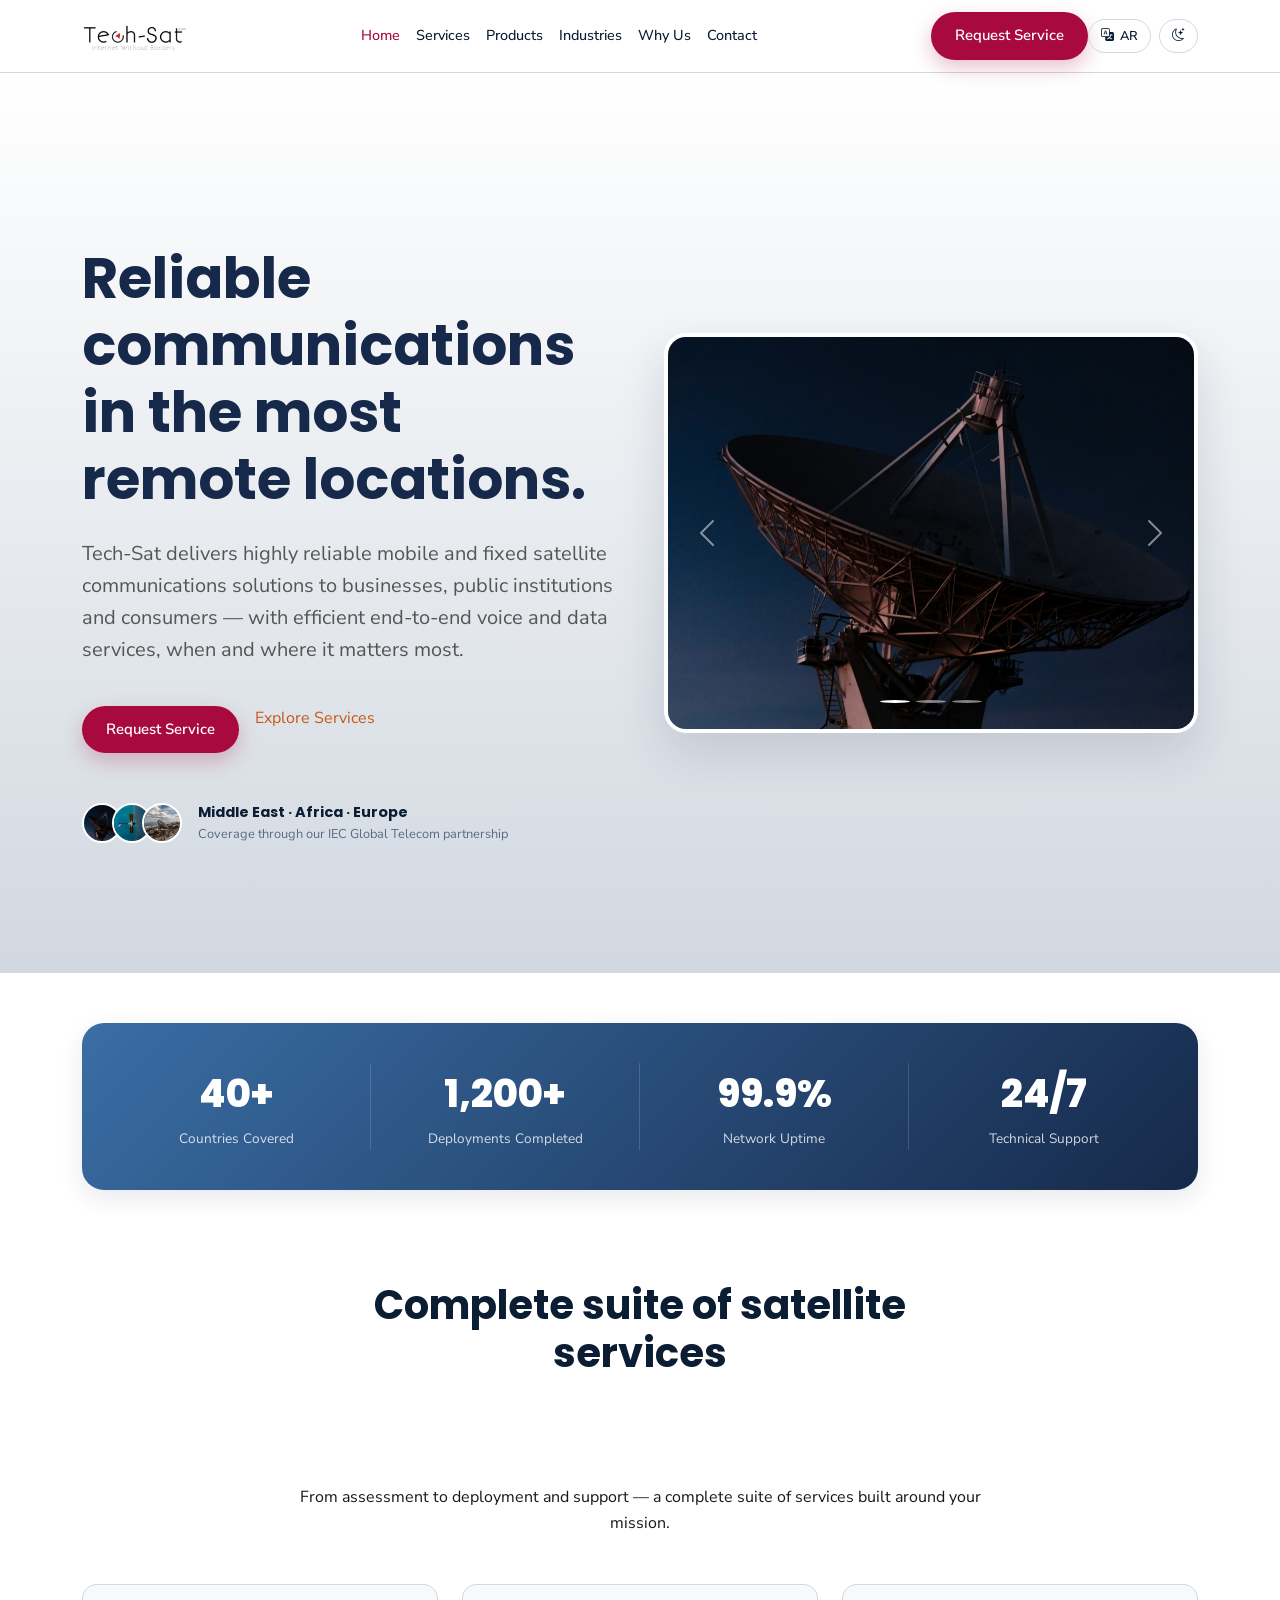
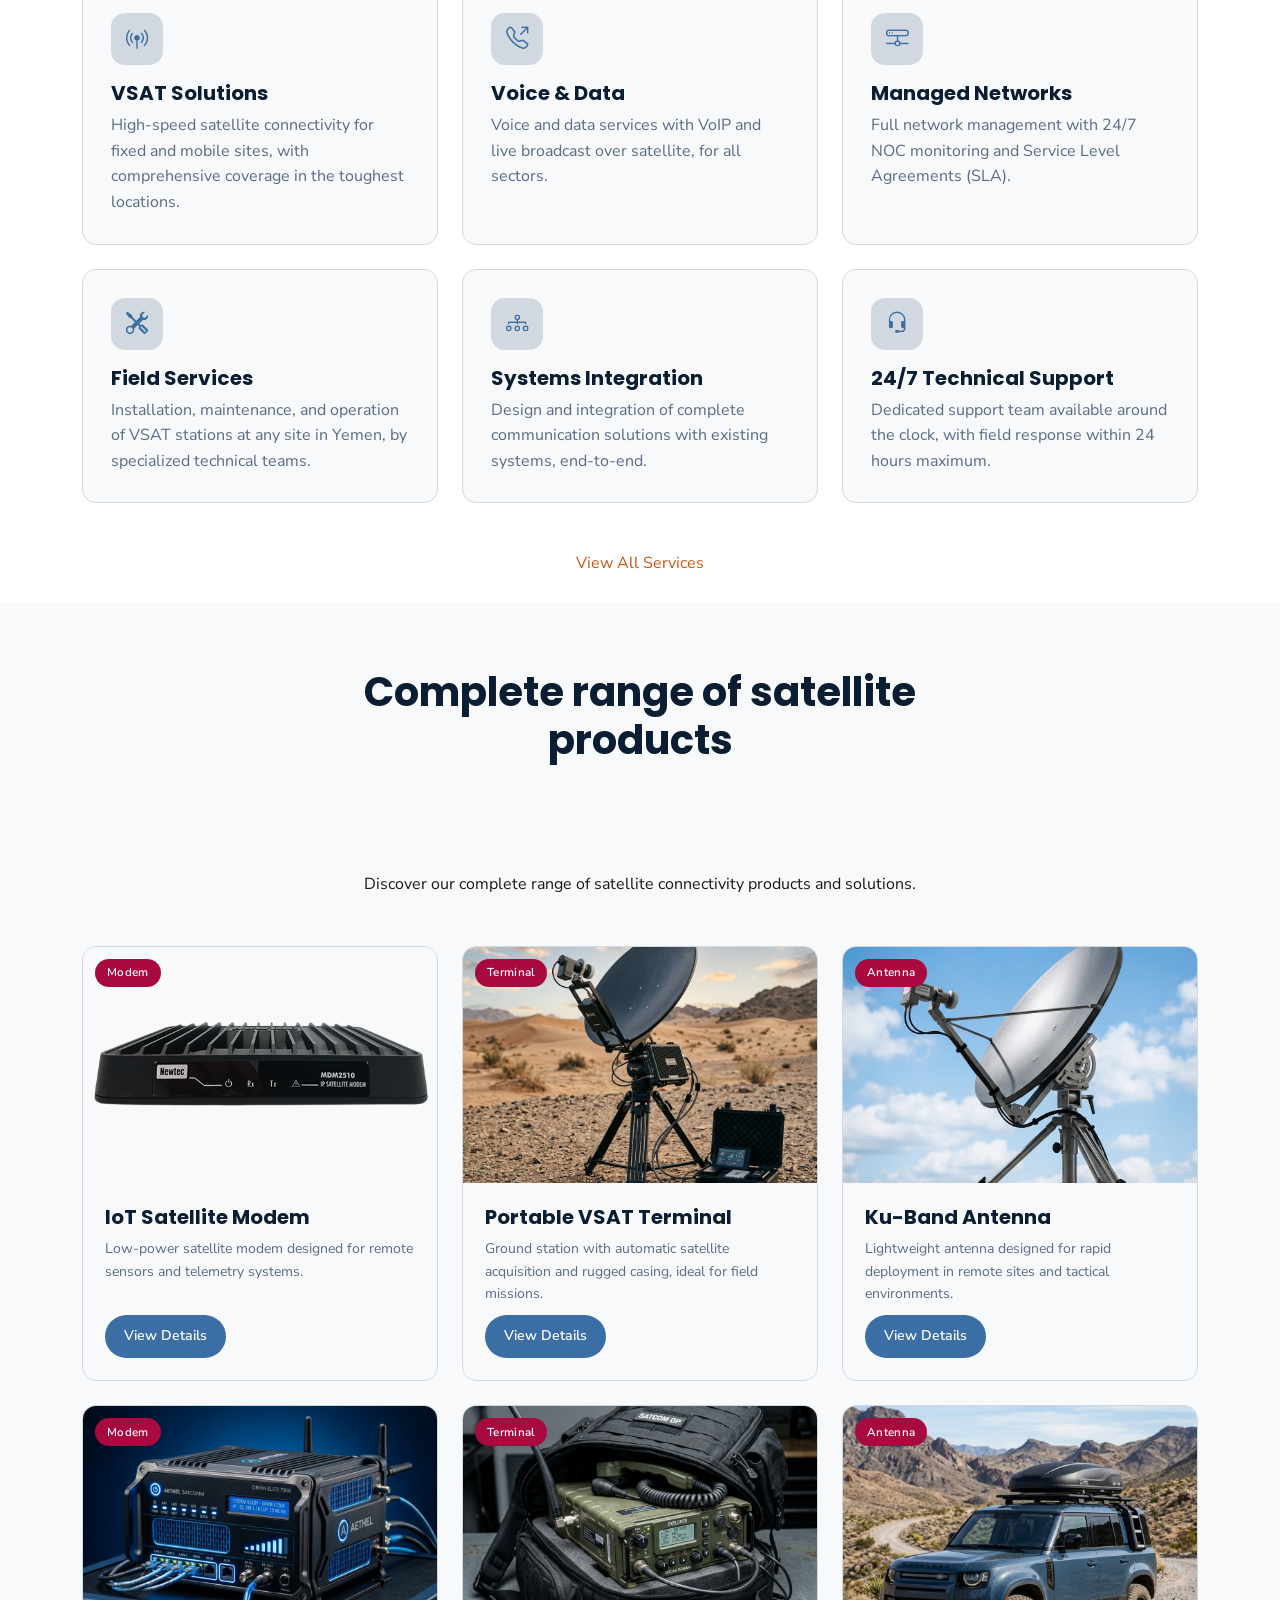
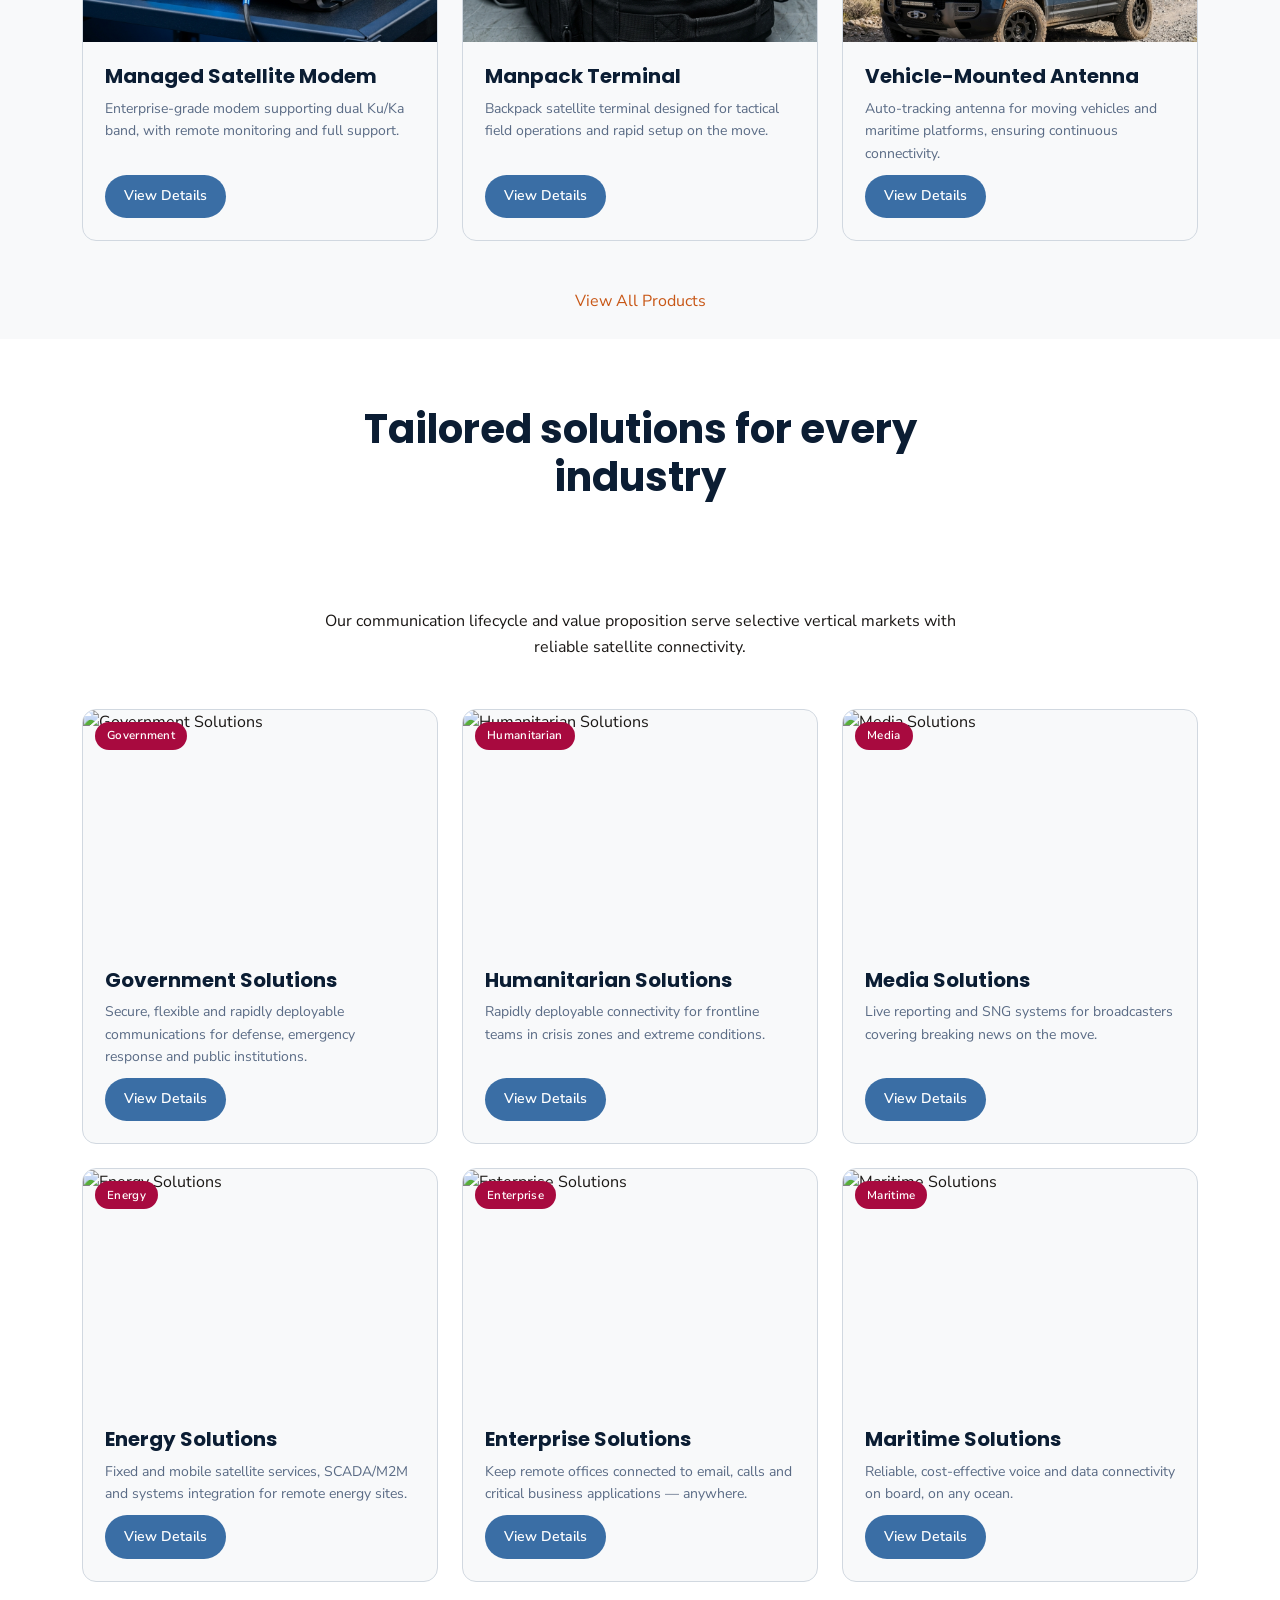
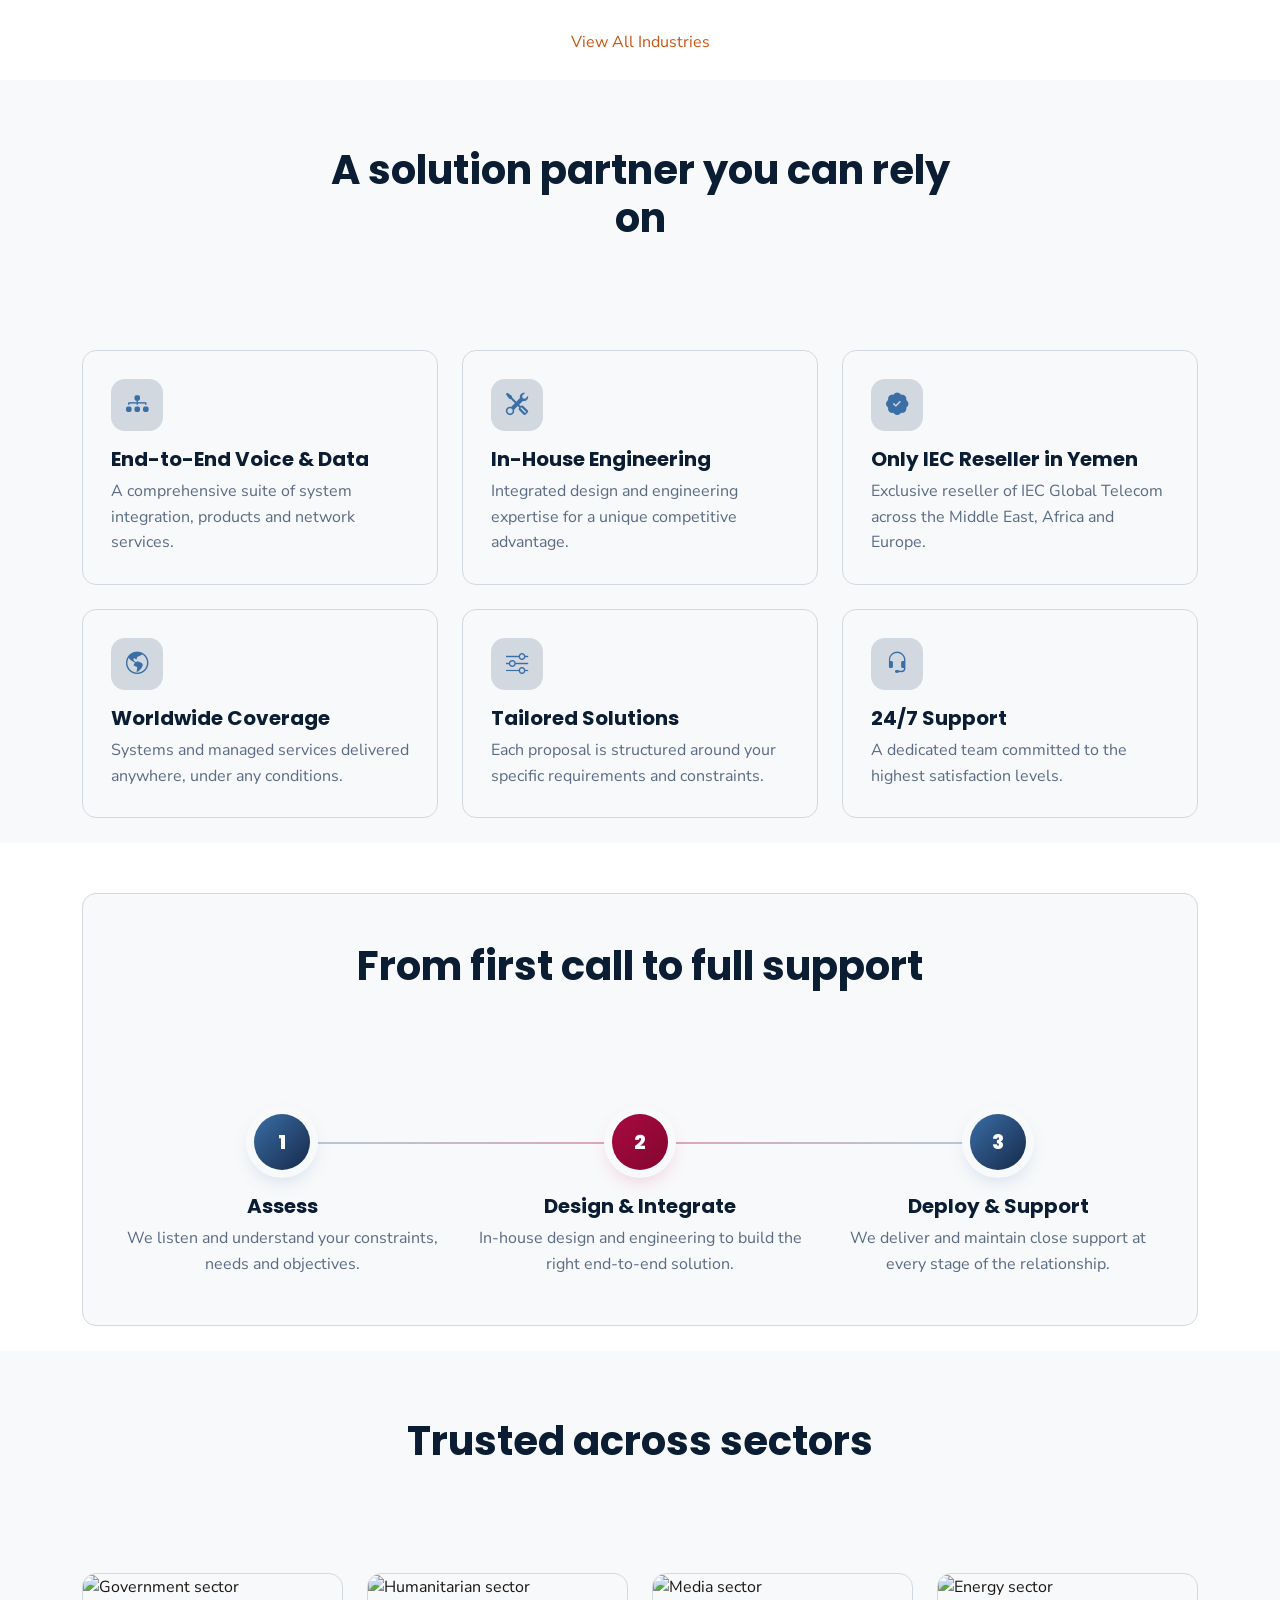
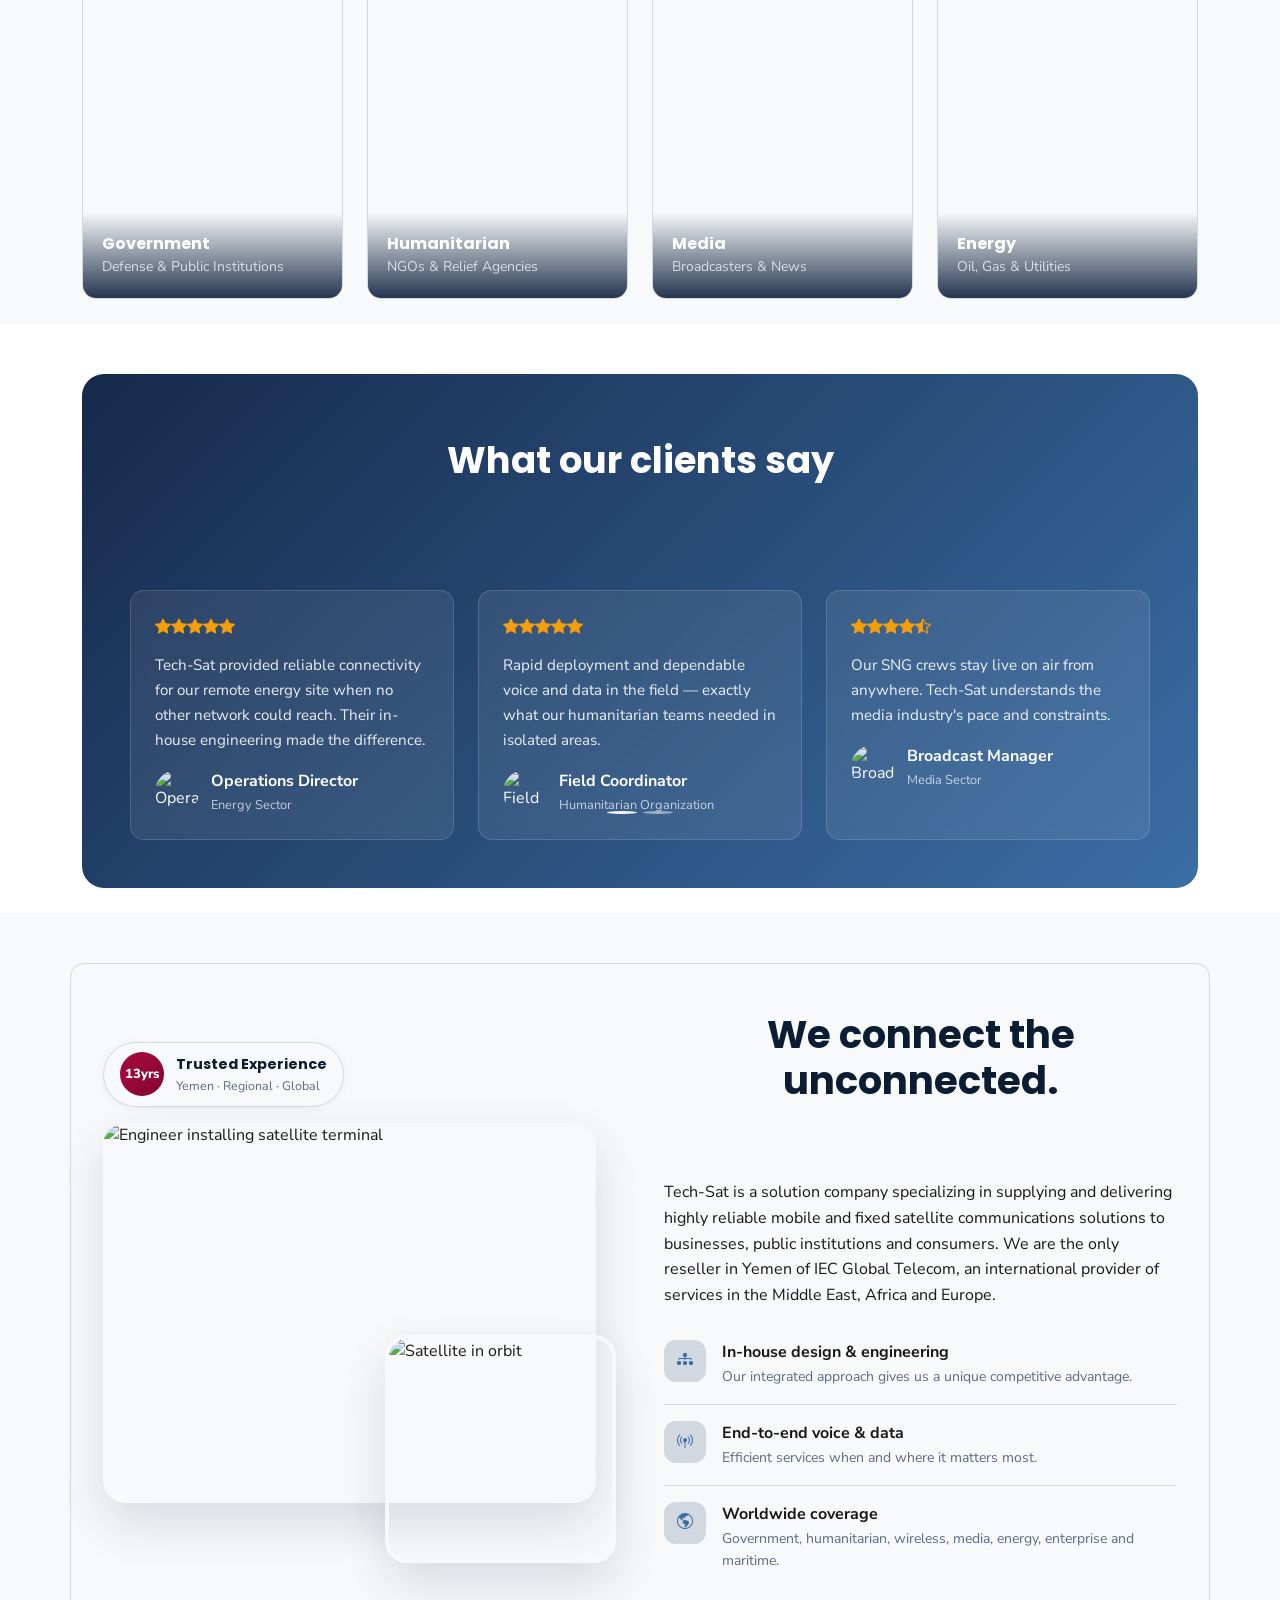
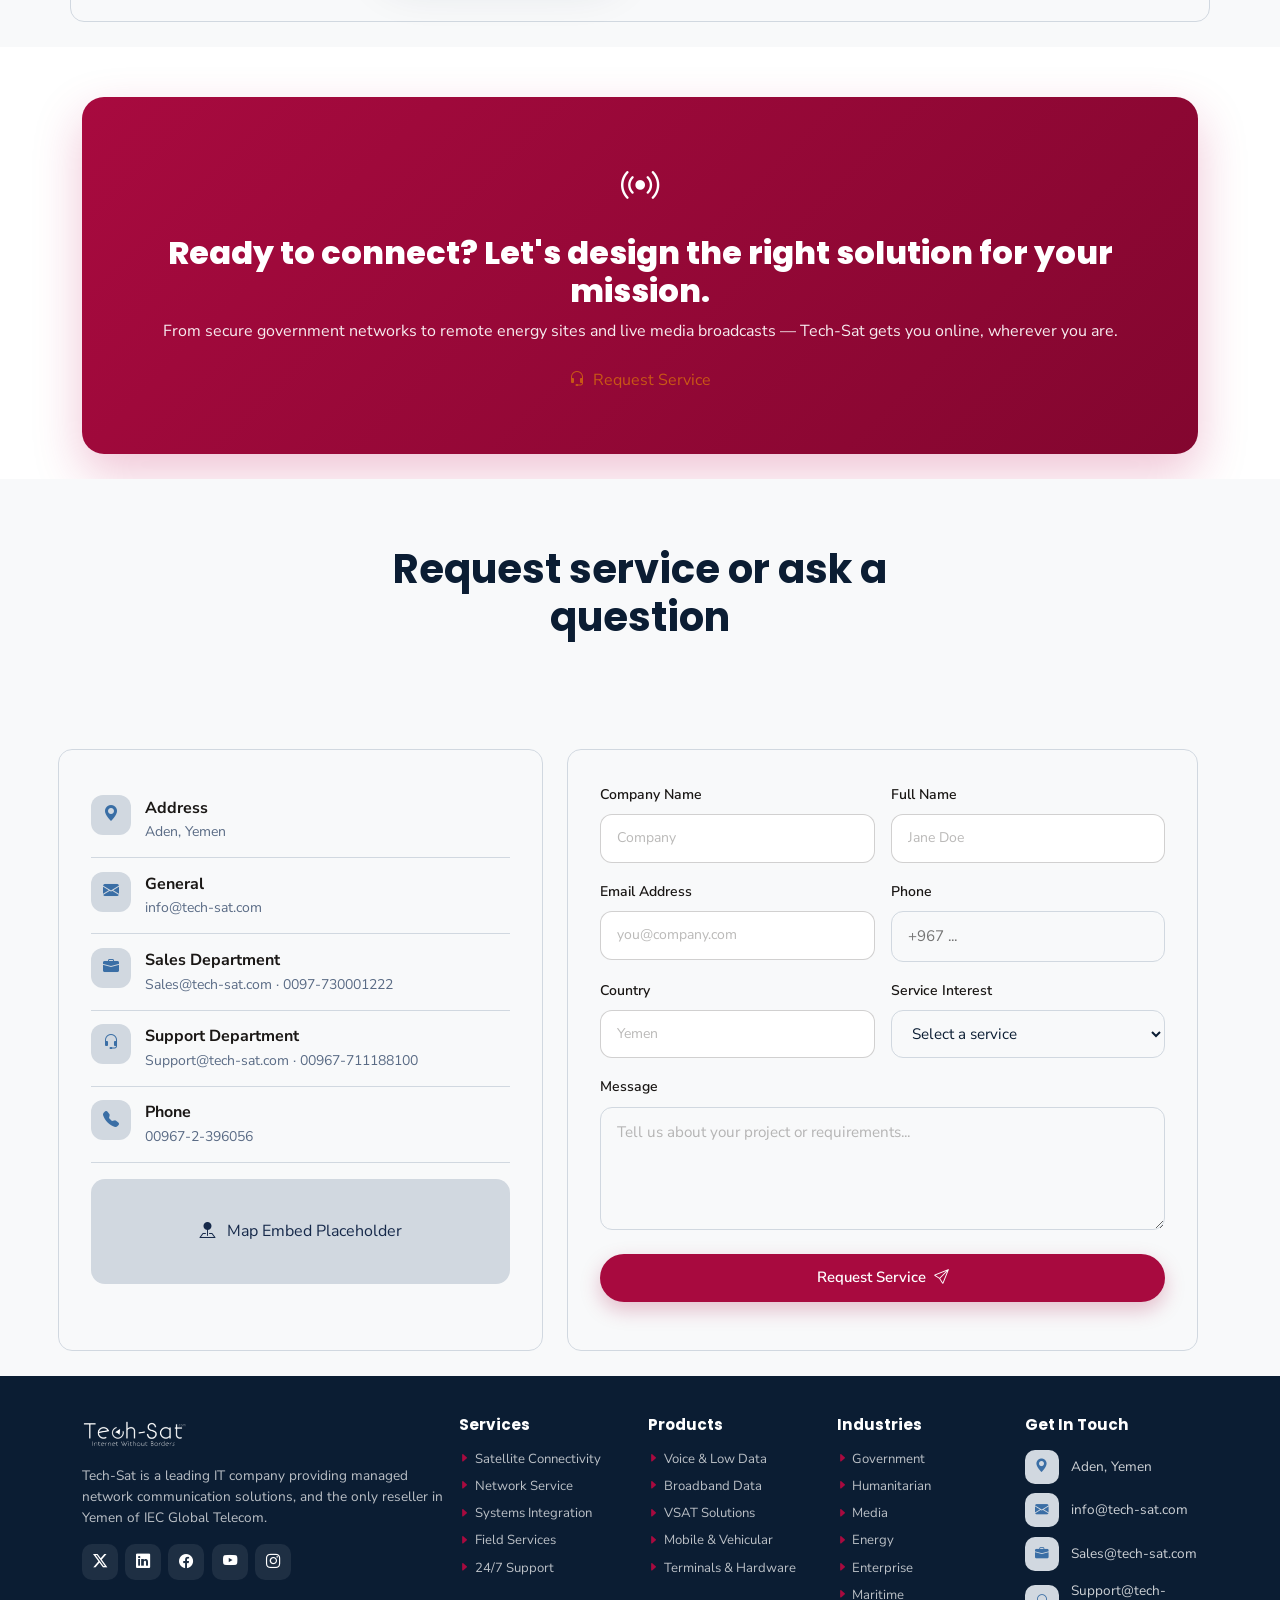
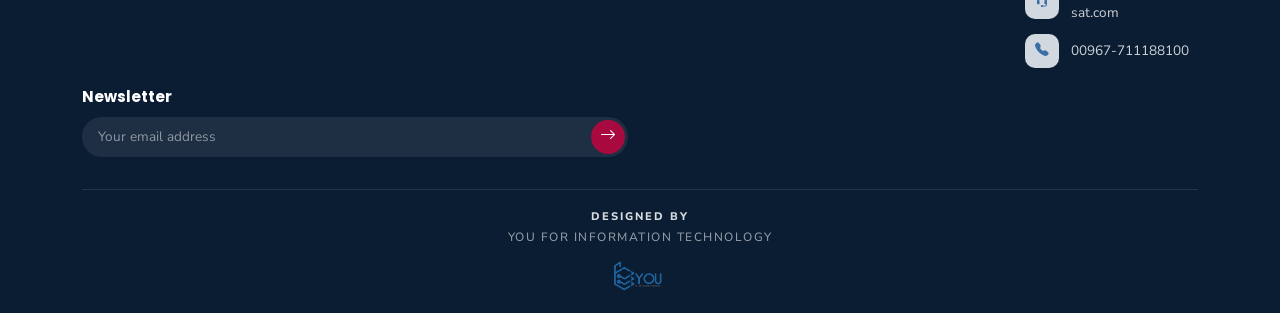
==== commit d7b4e37d: "fix:footer" ====
--- a/index.html
+++ b/index.html
@@ -22,24 +22,17 @@
 
   <link rel="icon" type="image/x-icon" href="assets/satellite-dish.png">
   <style>
+    /* لا نعيد تعريف --ts-* — تأتي من palette.css */
     :root {
-      --ts-white: #FFFFFF;
-      --ts-blue-light: #DCE3F0;
-      --ts-blue: #2E6DB4;
-      --ts-blue-dark: #1A2B47;
-      --ts-gray-light: #E8E8E8;
-      --ts-pink: #c21818;
-      --ts-black: #0A0A0A;
-
       --clr-primary: var(--ts-blue);
-      --clr-primary-dark: var(--ts-blue-dark);
-      --clr-accent: var(--ts-pink);
-      --clr-accent-dark: #8e0e0e;
+      --clr-primary-dark: var(--ts-navy);
+      --clr-accent: var(--ts-crimson);
+      --clr-accent-dark: var(--ts-crimson-dark);
       --clr-bg: #F4F7FC;
-      --clr-bg-alt: var(--ts-white);
-      --clr-text: var(--ts-blue-dark);
+      --clr-bg-alt: var(--palette-white);
+      --clr-text: var(--ts-navy);
       --clr-text-muted: #5A6B85;
-      --clr-border: var(--ts-blue-light);
+      --clr-border: var(--ts-light-blue);
 
       --shadow-sm: 0 2px 8px rgba(26, 43, 71, .06);
       --shadow-md: 0 8px 24px rgba(26, 43, 71, .10);
@@ -54,7 +47,6 @@
       --clr-text: #E6ECF5;
       --clr-text-muted: #94A3B8;
       --clr-border: #1E293B;
-      --ts-blue-light: #1E293B;
     }
 
     * { box-sizing: border-box; }
@@ -80,63 +72,7 @@
     section { position: relative; }
 
     /* ---------- TOGGLES ---------- */
-    .ts-toggle {
-      border: 1px solid var(--clr-border);
-      background: transparent;
-      color: var(--clr-text);
-      border-radius: 999px;
-      padding: .35rem .75rem;
-      font-size: .8rem;
-      font-weight: 600;
-      display: inline-flex;
-      align-items: center;
-      gap: .35rem;
-      cursor: pointer;
-      transition: .2s ease;
-    }
-    .ts-toggle:hover {
-      background: var(--clr-primary);
-      color: #fff;
-      border-color: var(--clr-primary);
-    }
-    [data-theme="dark"] .ts-toggle { border-color: #334155; }
-
-    /* ---------- PRELOADER ---------- */
-    #preloader {
-      position: fixed;
-      inset: 0;
-      background: var(--ts-blue-dark);
-      color: #fff;
-      display: flex;
-      flex-direction: column;
-      align-items: center;
-      justify-content: center;
-      z-index: 9999;
-      transition: opacity .5s ease, visibility .5s ease;
-    }
-    #preloader.hide { opacity: 0; visibility: hidden; }
-    .preload-ring {
-      width: 64px; height: 64px;
-      border-radius: 50%;
-      border: 3px solid rgba(255, 255, 255, .15);
-      border-top-color: var(--ts-pink);
-      animation: spin 1s linear infinite;
-      display: flex;
-      align-items: center;
-      justify-content: center;
-    }
-    .preload-heart {
-      color: var(--ts-pink);
-      animation: spin 1s linear infinite reverse;
-      font-size: 1.4rem;
-    }
-    @keyframes spin { to { transform: rotate(360deg); } }
-    .preload-text {
-      margin-top: 1.5rem;
-      letter-spacing: 3px;
-      font-size: .8rem;
-      opacity: .7;
-    }
+    
 /* ---------- SERVICE CARD (matches services.html / industries.html) ---------- */
 .service-card {
   background: var(--clr-bg-alt);
@@ -238,114 +174,7 @@
   align-self: flex-start;
 }
 .service-card:hover .service-card__cta { gap: 10px; }
-    /* ---------- NAVBAR ---------- */
-    .navbar-hw {
-      background: rgba(255, 255, 255, .95);
-      backdrop-filter: blur(12px);
-      border-bottom: 1px solid var(--clr-border);
-      position: sticky;
-      top: 0;
-      z-index: 1030;
-      padding: .75rem 0;
-      transition: box-shadow .3s ease;
-    }
-    .navbar-hw.scrolled { box-shadow: var(--shadow-sm); }
-    [data-theme="dark"] .navbar-hw { background: rgba(15, 23, 42, .95); }
-
-    .navbar-hw .nav-link {
-      color: var(--clr-text);
-      font-weight: 500;
-      padding: .5rem .85rem;
-      font-size: .9rem;
-      transition: color .2s ease;
-    }
-    .navbar-hw .nav-link:hover,
-    .navbar-hw .nav-link.active,
-    .navbar-hw .nav-link.show { color: var(--clr-accent); }
-
-    .hw-logo {
-      font-weight: 800;
-      font-size: 1.35rem;
-      color: var(--ts-blue-dark);
-      text-decoration: none;
-      display: inline-flex;
-      align-items: center;
-      gap: .5rem;
-      font-family: 'Poppins', sans-serif;
-    }
-    .hw-logo .dot { color: var(--ts-pink); }
-    .hw-logo-mark {
-      width: 38px; height: 38px;
-      border-radius: 12px;
-      display: inline-flex;
-      align-items: center;
-      justify-content: center;
-      background: linear-gradient(135deg, var(--ts-blue) 0%, var(--ts-blue-dark) 100%);
-      color: #fff;
-      font-size: 1.05rem;
-    }
-    [data-theme="dark"] .hw-logo { color: #fff; }
-
-    /* ---------- BUTTONS ---------- */
-    .btn-hw-primary {
-      background: var(--ts-pink);
-      color: #fff;
-      border: none;
-      border-radius: 999px;
-      padding: .75rem 1.5rem;
-      font-weight: 600;
-      display: inline-flex;
-      align-items: center;
-      gap: .5rem;
-      text-decoration: none;
-      transition: .25s ease;
-      box-shadow: 0 8px 20px rgba(194, 24, 91, .25);
-      font-size: .93rem;
-    }
-    .btn-hw-primary:hover {
-      background: var(--clr-accent-dark);
-      color: #fff;
-      transform: translateY(-2px);
-      box-shadow: 0 12px 26px rgba(194, 24, 91, .35);
-    }
-    .btn-hw-outline {
-      background: transparent;
-      color: var(--clr-text);
-      border: 1.5px solid var(--clr-border);
-      border-radius: 999px;
-      padding: .75rem 1.5rem;
-      font-weight: 600;
-      display: inline-flex;
-      align-items: center;
-      gap: .5rem;
-      text-decoration: none;
-      transition: .25s ease;
-      font-size: .93rem;
-    }
-    .btn-hw-outline:hover {
-      border-color: var(--clr-primary);
-      color: var(--clr-primary);
-    }
-    .btn-cta {
-      background: #fff;
-      color: var(--ts-pink);
-      border: none;
-      border-radius: 999px;
-      padding: .9rem 2rem;
-      font-weight: 700;
-      display: inline-flex;
-      align-items: center;
-      gap: .5rem;
-      cursor: pointer;
-      transition: .25s ease;
-      text-decoration: none;
-    }
-    .btn-cta:hover {
-      transform: translateY(-2px);
-      box-shadow: var(--shadow-md);
-      color: var(--clr-accent-dark);
-    }
-
+   
     /* ---------- HERO ---------- */
     .hero {
       position: relative;
@@ -742,8 +571,7 @@
       border-bottom: 1px solid var(--clr-border);
     }
     .contact-info-item:last-of-type { border-bottom: none; }
-    .contact-info-item .ic,
-    .footer-contact-item .ic {
+    .contact-info-item .ic{
       width: 40px; height: 40px;
       border-radius: 12px;
       background: var(--ts-blue-light);
@@ -753,8 +581,7 @@
       justify-content: center;
       flex-shrink: 0;
     }
-    [data-theme="dark"] .contact-info-item .ic,
-    [data-theme="dark"] .footer-contact-item .ic { background: #1E293B; color: #fff; }
+    [data-theme="dark"] .contact-info-item .ic { background: #1E293B; color: #fff; }
     .map-placeholder {
       background: var(--ts-blue-light);
       border-radius: var(--radius);
@@ -766,130 +593,7 @@
     [data-theme="dark"] .map-placeholder { background: #1E293B; color: #E6ECF5; }
 
     /* ---------- FOOTER ---------- */
-    .footer-hw {
-      background: var(--ts-blue-dark);
-      color: rgba(255, 255, 255, .8);
-      padding-top: 60px;
-      position: relative;
-    }
-    .footer-hw h6 {
-      color: #fff;
-      font-weight: 700;
-      margin-bottom: 1rem;
-      font-size: .95rem;
-    }
-    .footer-hw p { color: rgba(255, 255, 255, .72); }
-    .footer-wave { display: block; width: 100%; margin-top: -1px; }
-    .footer-link {
-      color: rgba(255, 255, 255, .72);
-      text-decoration: none;
-      display: inline-flex;
-      align-items: center;
-      gap: .35rem;
-      padding: .25rem 0;
-      font-size: .85rem;
-      transition: .2s ease;
-    }
-    .footer-link:hover { color: var(--ts-pink); }
-    .footer-link i { font-size: .65rem; color: var(--ts-pink); }
-    .footer-hw ul { list-style: none; padding: 0; margin: 0; }
-    .footer-social { display: flex; gap: .6rem; flex-wrap: wrap; }
-    .footer-social a {
-      width: 40px; height: 40px;
-      border-radius: 12px;
-      background: rgba(255, 255, 255, .08);
-      color: #fff;
-      display: inline-flex;
-      align-items: center;
-      justify-content: center;
-      text-decoration: none;
-      transition: .25s ease;
-    }
-    .footer-social a:hover {
-      background: var(--ts-pink);
-      transform: translateY(-2px);
-    }
-    .footer-badges {
-      display: flex;
-      gap: .5rem;
-      flex-wrap: wrap;
-      margin-top: 1rem;
-    }
-    .footer-badge {
-      display: inline-flex;
-      align-items: center;
-      gap: .35rem;
-      background: rgba(255, 255, 255, .08);
-      color: rgba(255, 255, 255, .85);
-      border-radius: 999px;
-      padding: .35rem .8rem;
-      font-size: .72rem;
-    }
-    .footer-badge i { color: var(--ts-pink); }
-    .footer-contact-item {
-      display: flex;
-      align-items: center;
-      gap: .75rem;
-      padding: .4rem 0;
-      color: rgba(255, 255, 255, .8);
-      font-size: .88rem;
-    }
-    .newsletter-input {
-      display: flex;
-      background: rgba(255, 255, 255, .08);
-      border-radius: 999px;
-      padding: .25rem .25rem .25rem 1rem;
-      align-items: center;
-      margin-top: .5rem;
-    }
-    .newsletter-input input {
-      flex: 1;
-      background: transparent;
-      border: none;
-      color: #fff;
-      outline: none;
-      font-size: .85rem;
-    }
-    .newsletter-input input::placeholder { color: rgba(255, 255, 255, .5); }
-    .newsletter-input button {
-      background: var(--ts-pink);
-      color: #fff;
-      border: none;
-      width: 38px; height: 38px;
-      border-radius: 50%;
-      display: inline-flex;
-      align-items: center;
-      justify-content: center;
-      cursor: pointer;
-      transition: .25s ease;
-    }
-    .newsletter-input button:hover { background: var(--clr-accent-dark); }
-    .newsletter-note {
-      font-size: .72rem;
-      color: rgba(255, 255, 255, .55);
-      margin-top: .5rem;
-    }
-    .footer-divider {
-      height: 1px;
-      background: rgba(255, 255, 255, .1);
-      margin: 40px 0 20px;
-    }
-    .footer-bottom {
-      font-size: .85rem;
-      color: rgba(255, 255, 255, .65);
-      padding-bottom: 24px;
-    }
-    .footer-bottom a { color: rgba(255, 255, 255, .8); text-decoration: none; }
-    .footer-bottom a:hover { color: var(--ts-pink); }
-    .footer-bottom-links { display: flex; gap: 1rem; flex-wrap: wrap; }
-    .footer-payments {
-      display: flex;
-      gap: .9rem;
-      font-size: 1.3rem;
-      color: rgba(255, 255, 255, .7);
-    }
-
-    /* ---------- MOBILE STICKY ---------- */
+        /* ---------- MOBILE STICKY ---------- */
     .mobile-donate-bar {
       position: fixed;
       bottom: 0; left: 0; right: 0;
--- a/assets/css/palette.css
+++ b/assets/css/palette.css
@@ -29,7 +29,7 @@
   --ts-pink:       var(--palette-crimson);
 --ts-pink-dark:  var(--palette-crimson-dark);
 --ts-blue-dark:  var(--palette-navy-soft);
---ts-blue-light: var(--palette-light-blue)
+--ts-blue-light: var(--palette-light-blue);
   --ts-light-blue:   var(--palette-light-blue);
   --ts-white:        var(--palette-white);
   --ts-black:        var(--palette-black);
--- a/assets/css/main.css
+++ b/assets/css/main.css
@@ -5570,4 +5570,64 @@
   .footer-designed-by__logo {
     height: 32px !important;
   }
-}+}
+/* ═══════════════════════════════════════════════════════════
+   SCROLL TO TOP BUTTON
+   ═══════════════════════════════════════════════════════════ */
+.ts-scroll-top {
+  position: fixed;
+  bottom: 24px;
+  inset-inline-end: 24px;
+  width: 52px;
+  height: 52px;
+  background: var(--ts-navy);
+  color: #fff;
+  border: none;
+  border-radius: 50%;
+  display: inline-flex;
+  align-items: center;
+  justify-content: center;
+  cursor: pointer;
+  opacity: 0;
+  pointer-events: none;
+  transition: opacity .3s ease, transform .3s ease, background .25s ease;
+  transform: translateY(8px);
+  z-index: 999;
+  box-shadow: 0 6px 18px rgba(11, 29, 51, .25);
+}
+
+.ts-scroll-top.show {
+  opacity: 1;
+  pointer-events: auto;
+  transform: translateY(0);
+}
+
+.ts-scroll-top:hover {
+  background: var(--ts-crimson);
+  transform: translateY(-3px);
+}
+
+.ts-scroll-top i {
+  font-size: 24px;
+  line-height: 1;
+}
+
+[data-theme="dark"] .ts-scroll-top {
+  background: #1E293B;
+}
+[data-theme="dark"] .ts-scroll-top:hover {
+  background: var(--ts-crimson);
+}
+
+@media (max-width: 576px) {
+  .ts-scroll-top {
+    bottom: 90px;          /* فوق mobile-donate-bar */
+    inset-inline-end: 16px;
+    width: 44px;
+    height: 44px;
+  }
+  .ts-scroll-top i { font-size: 20px; }
+}
+
+/* إخفاء القديم لو موجود بالـ id القديم */
+#scrollTop { display: none !important; }
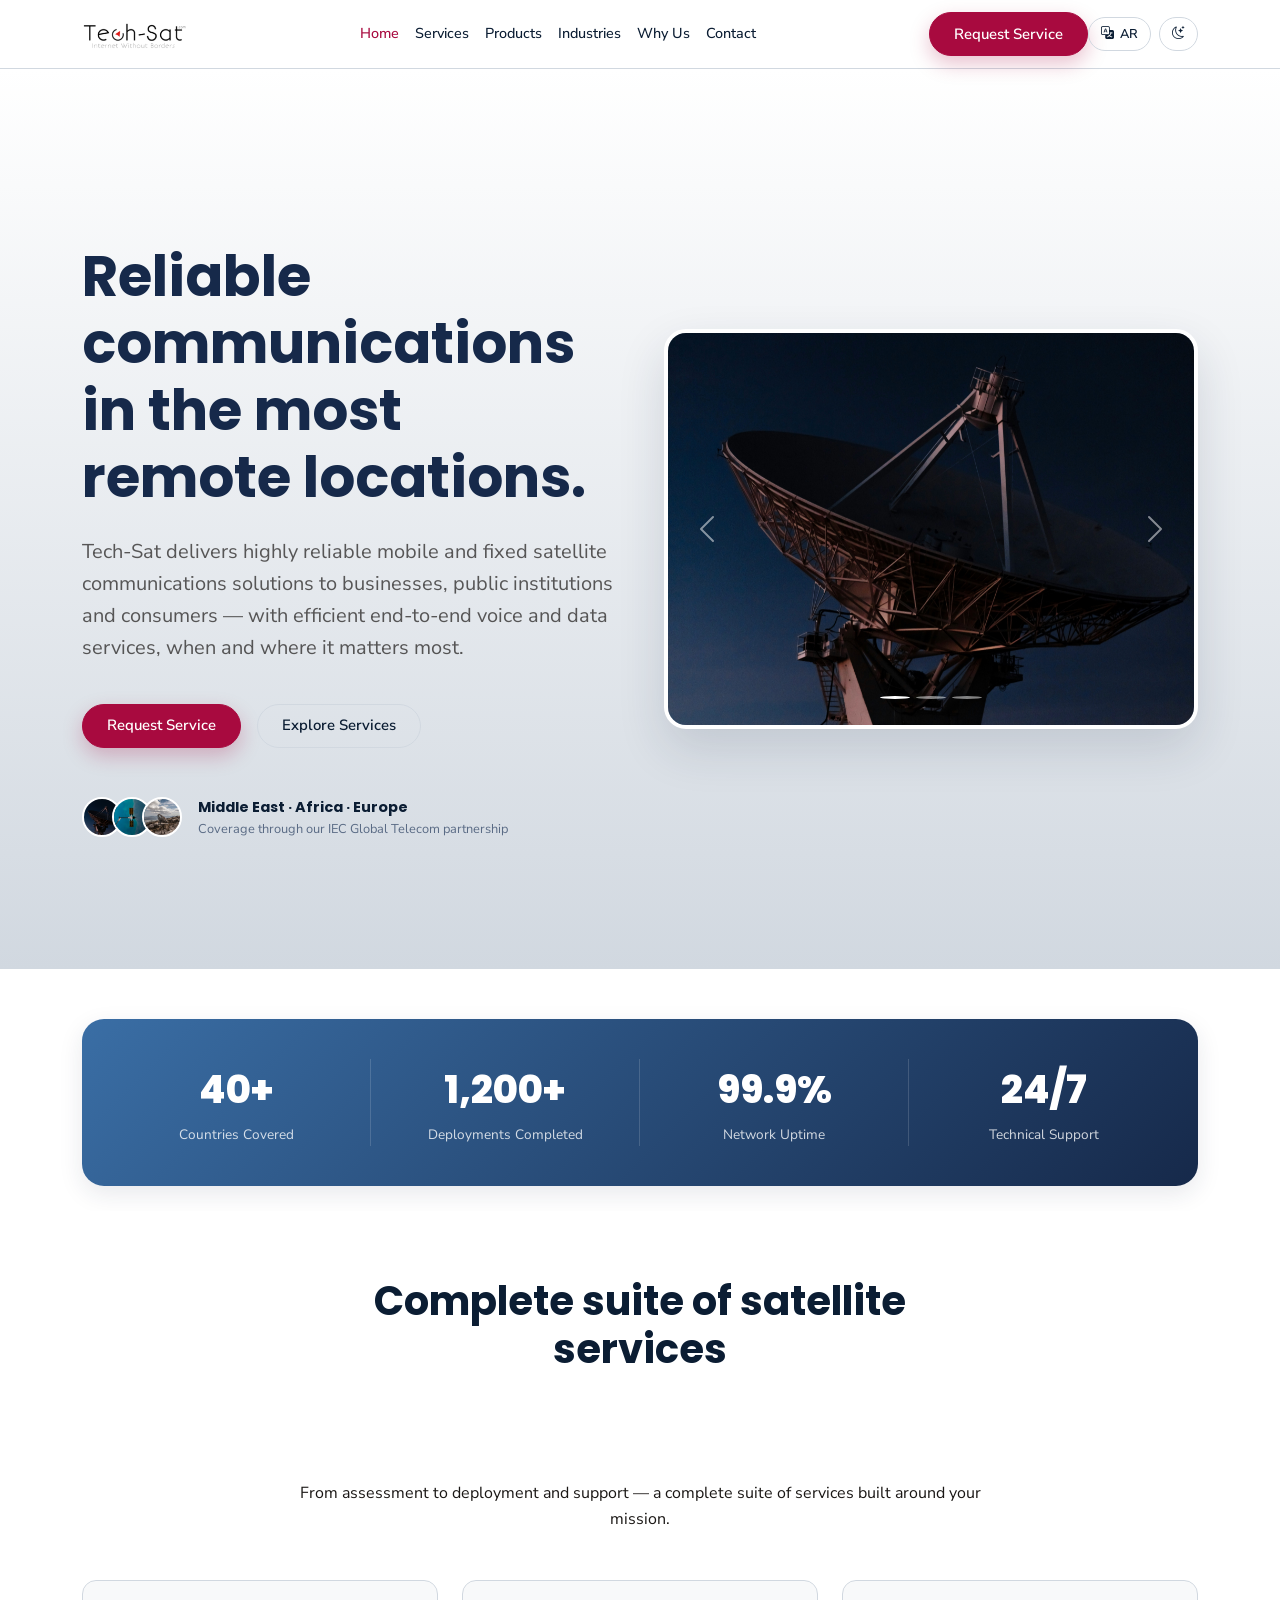
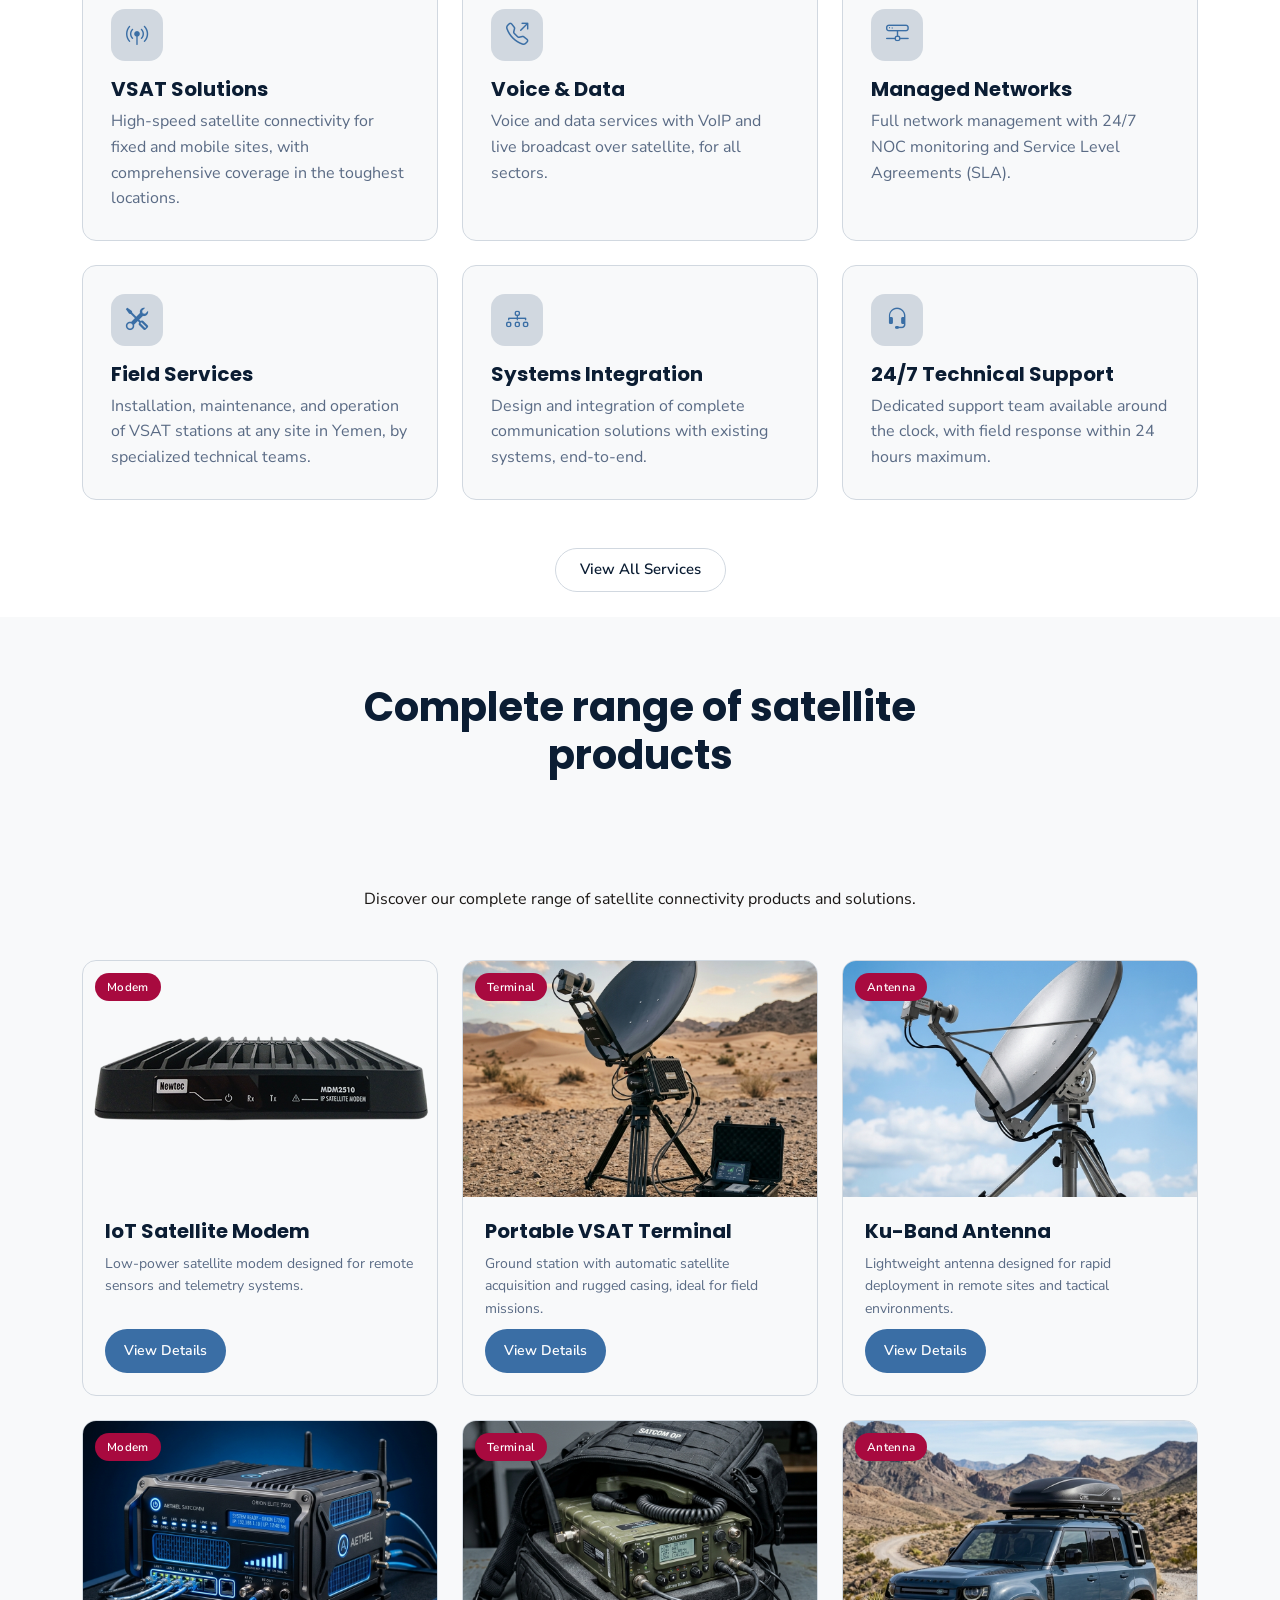
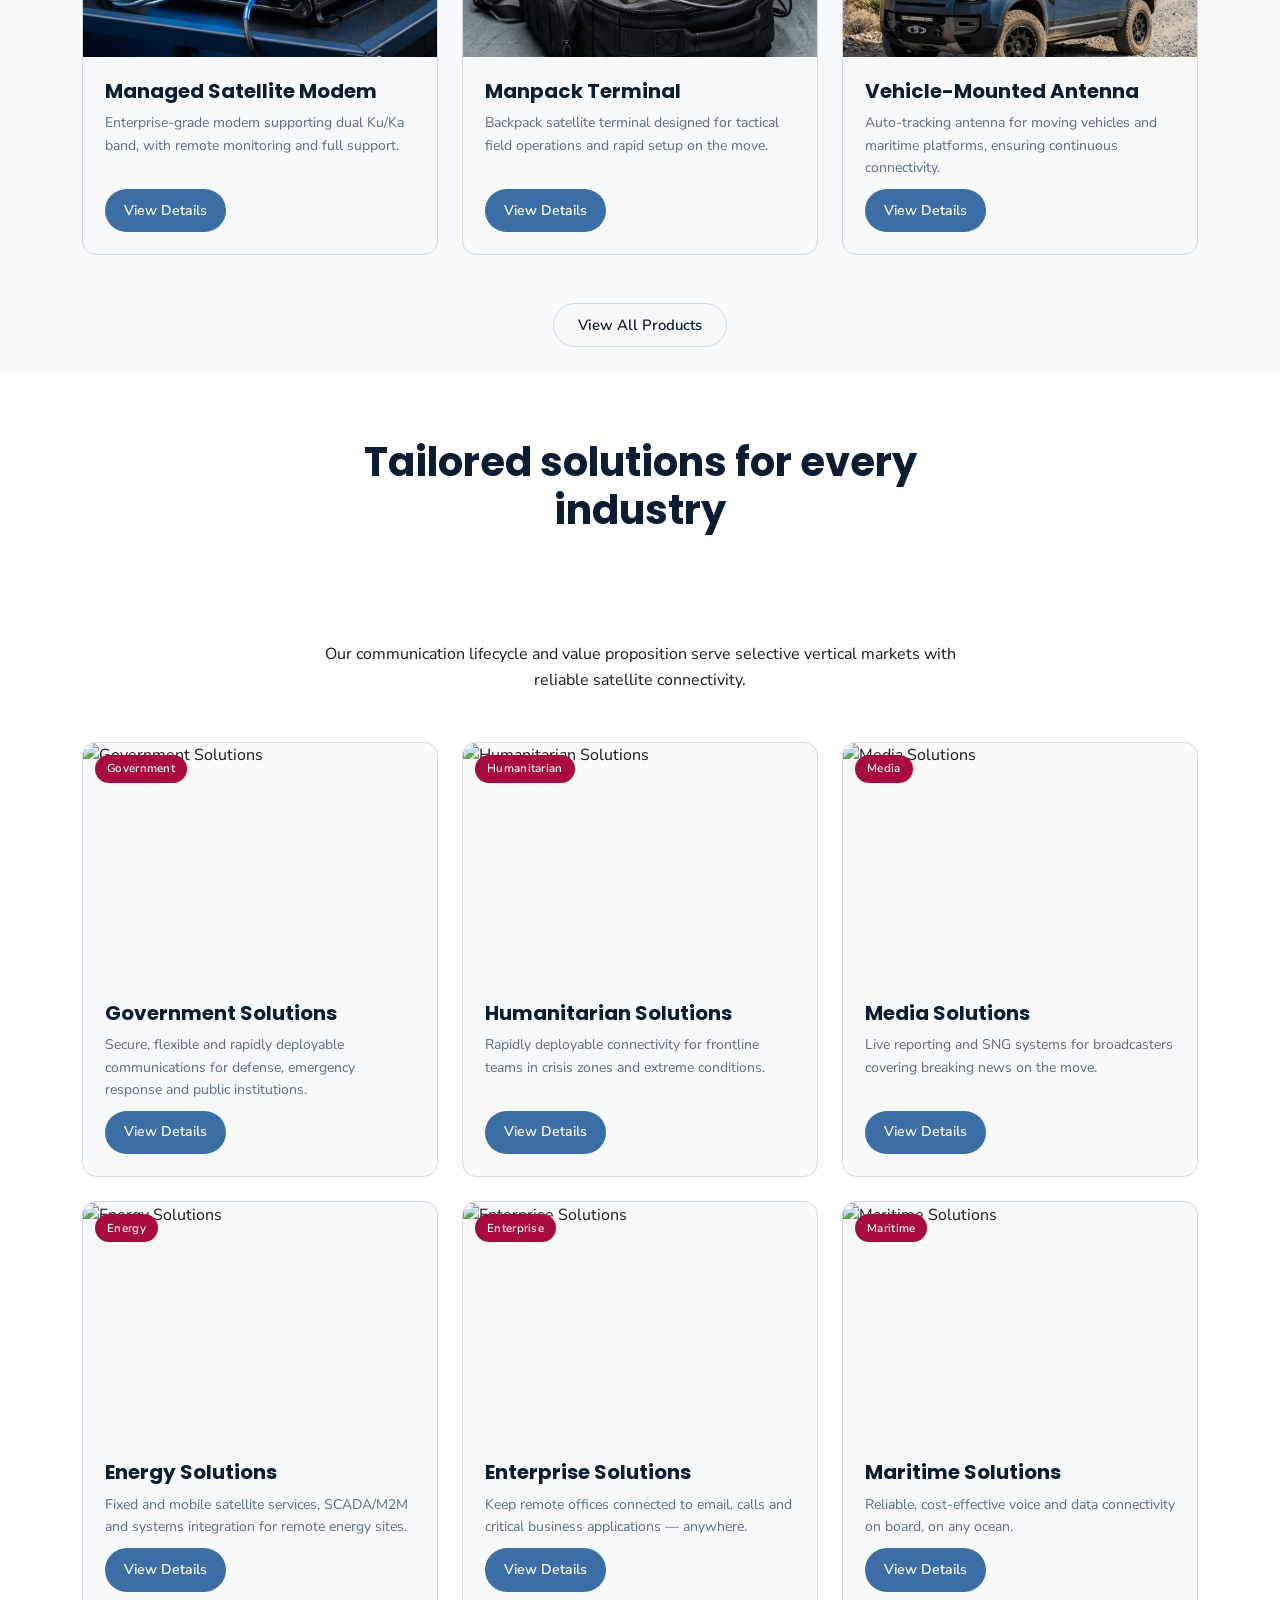
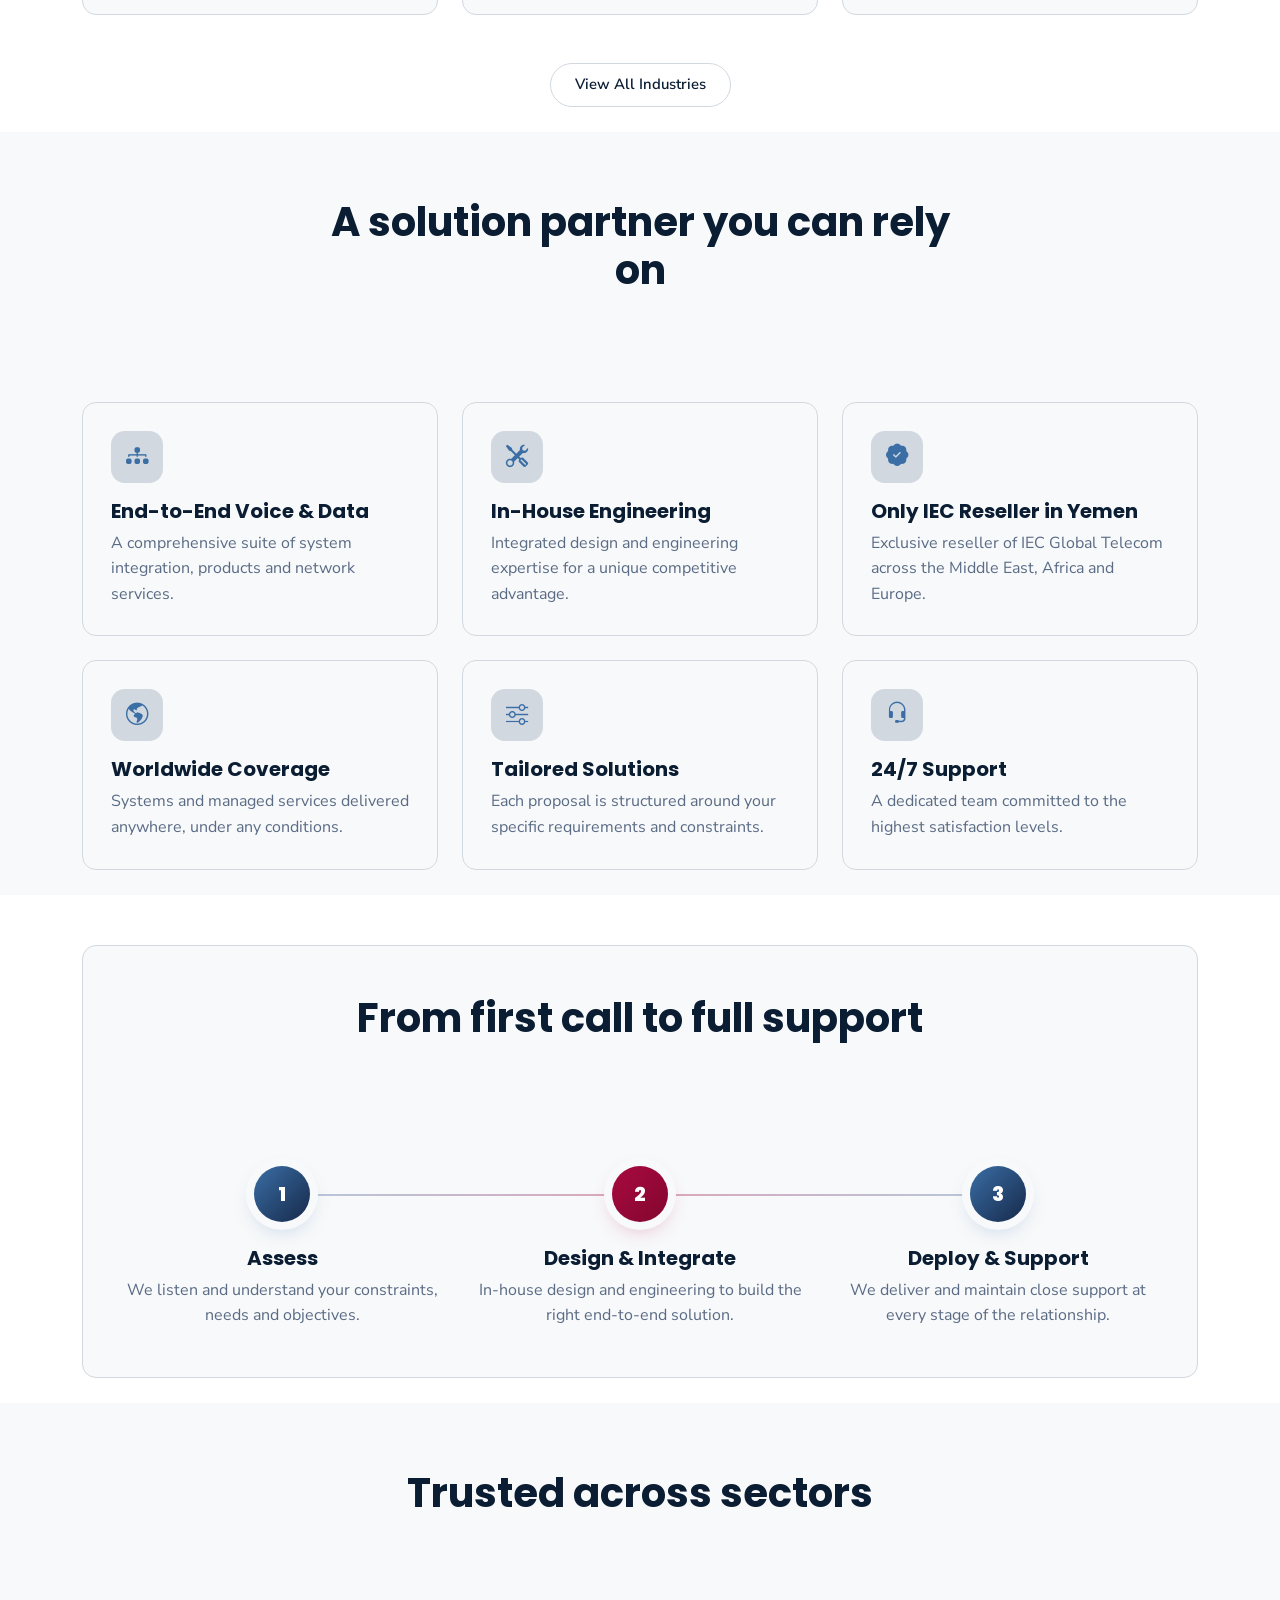
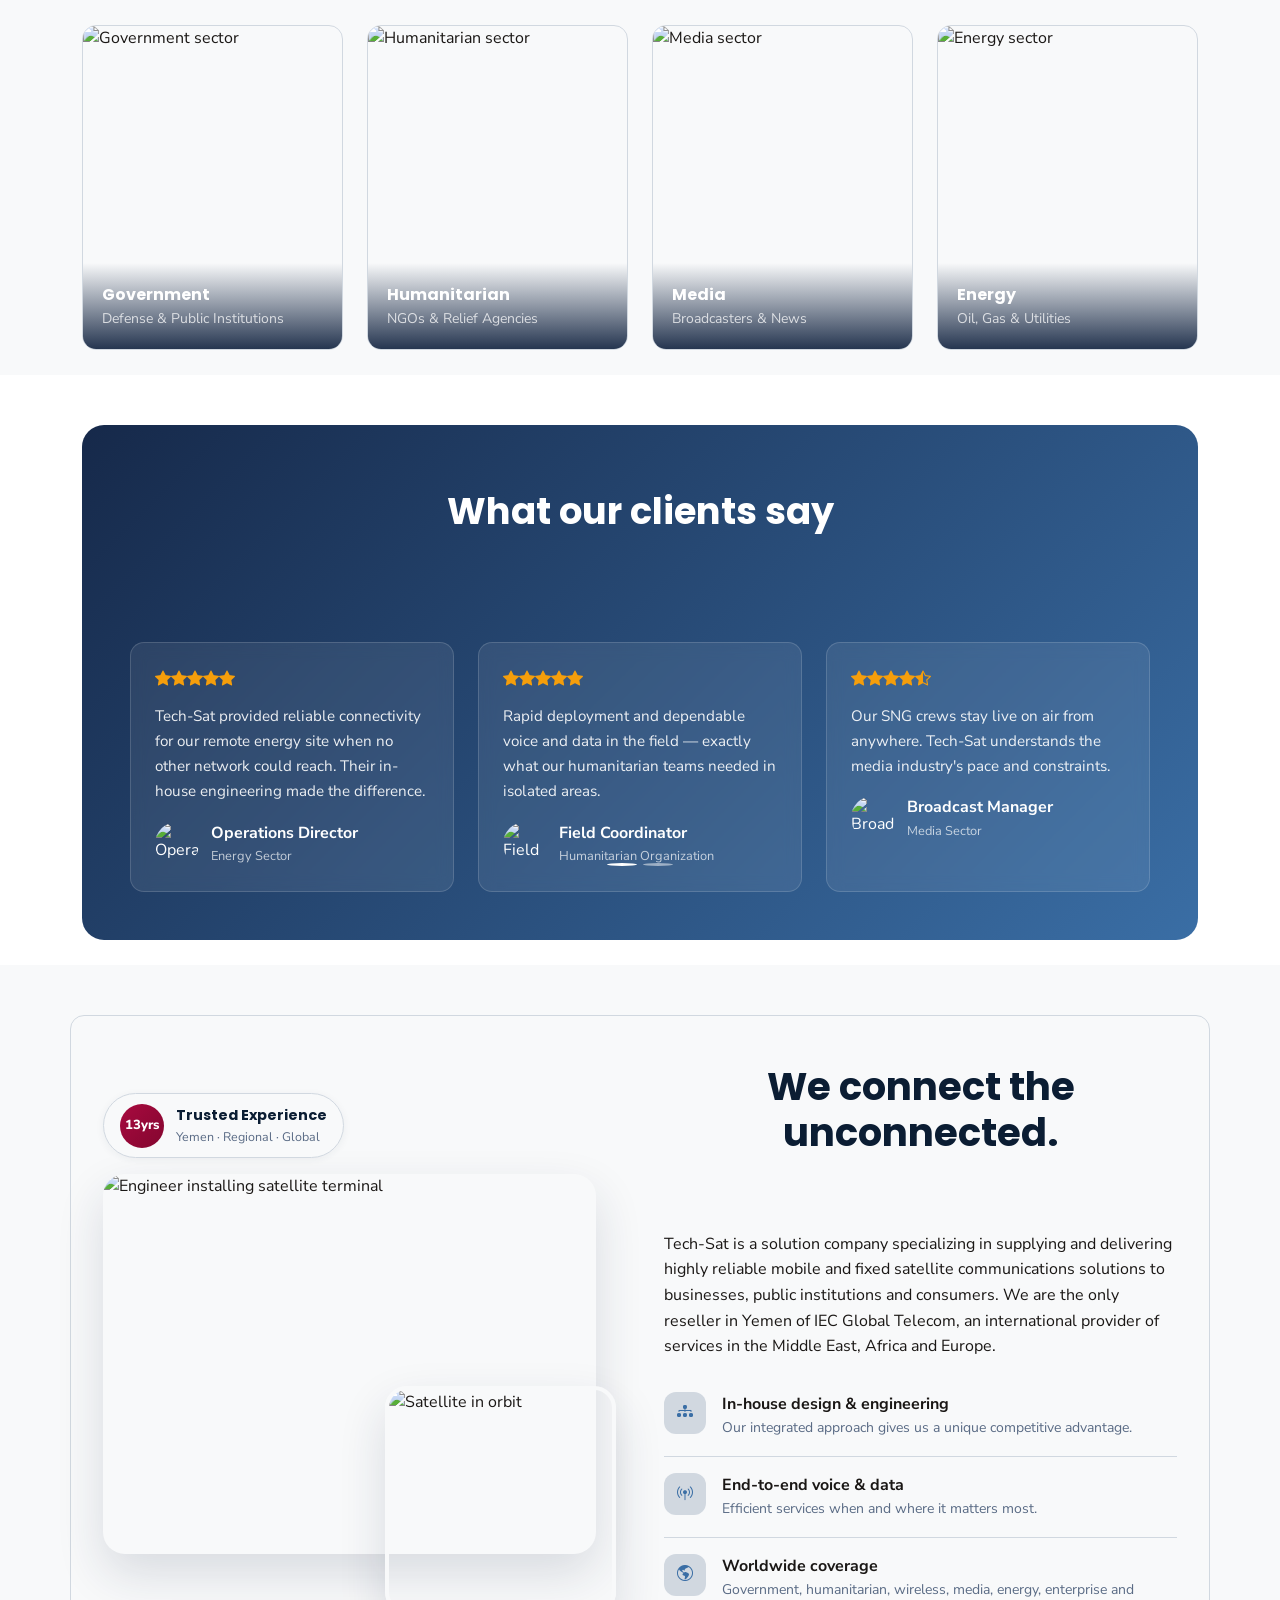
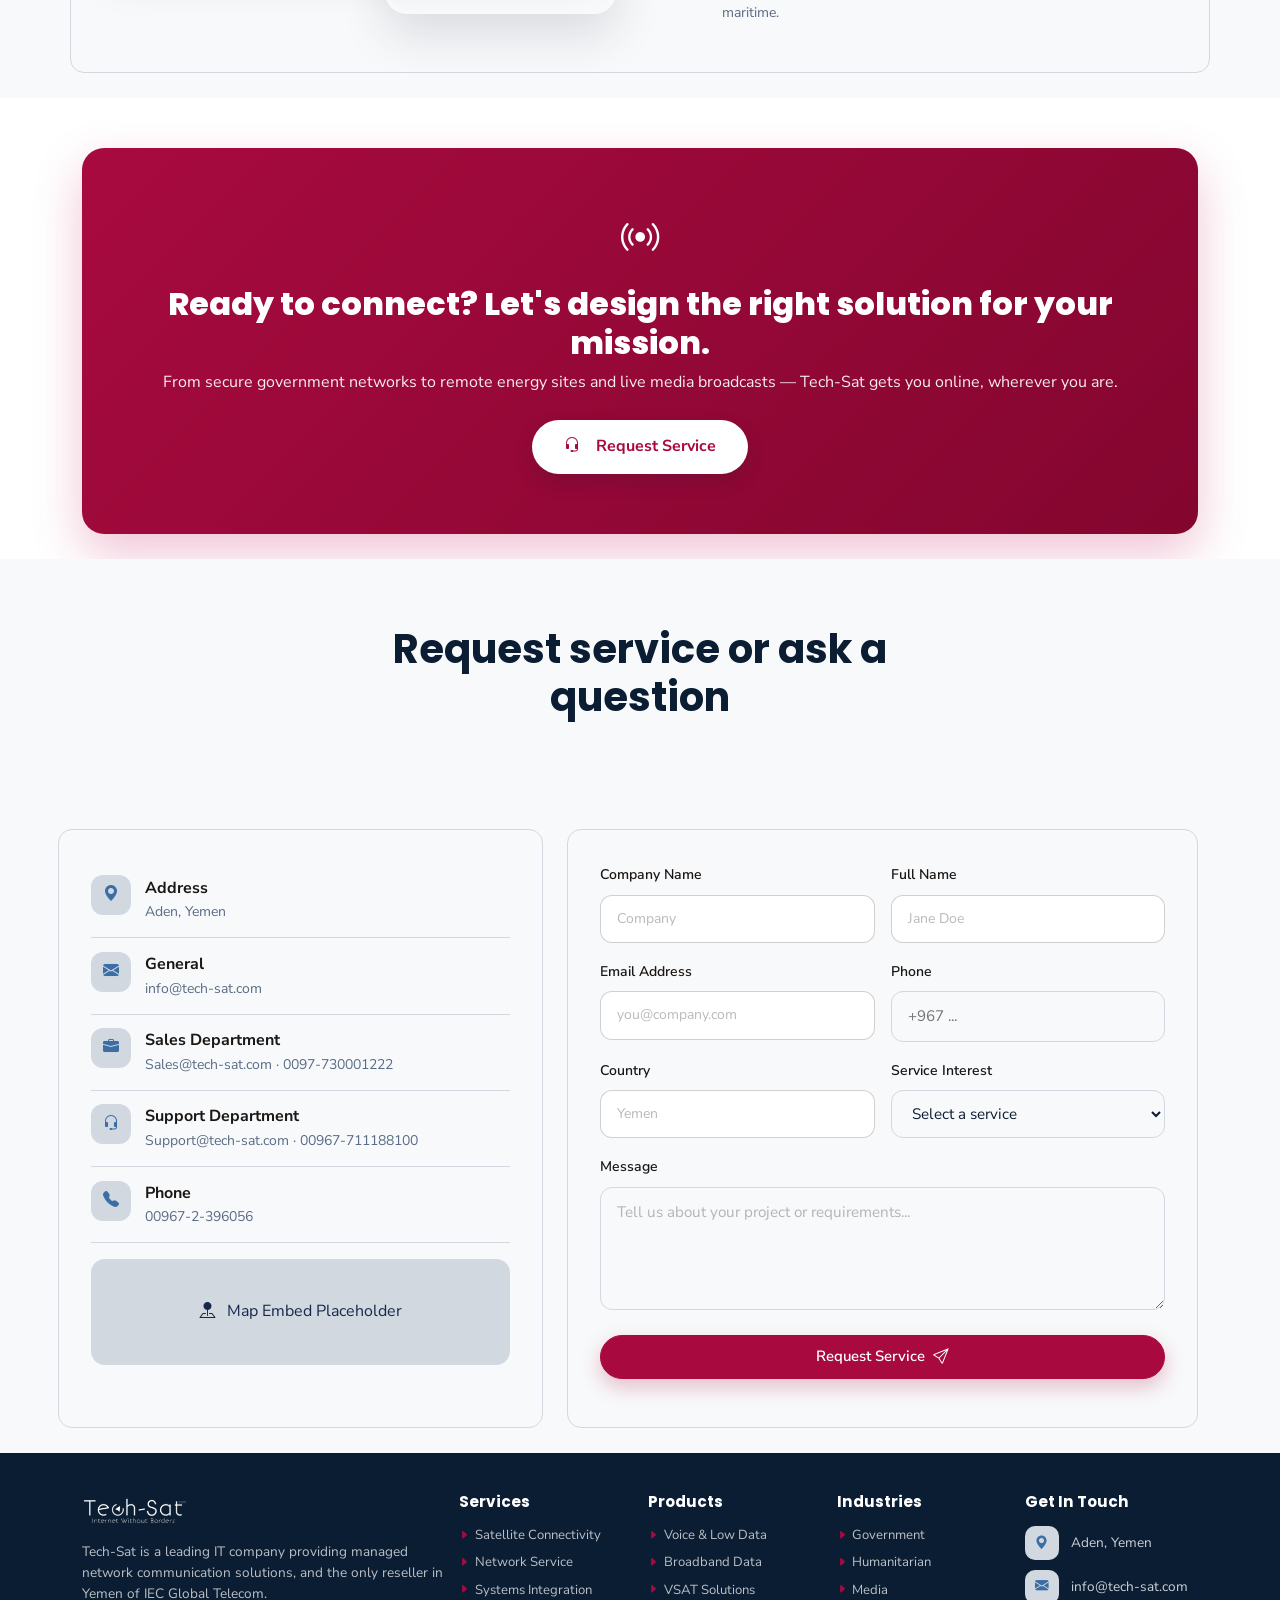
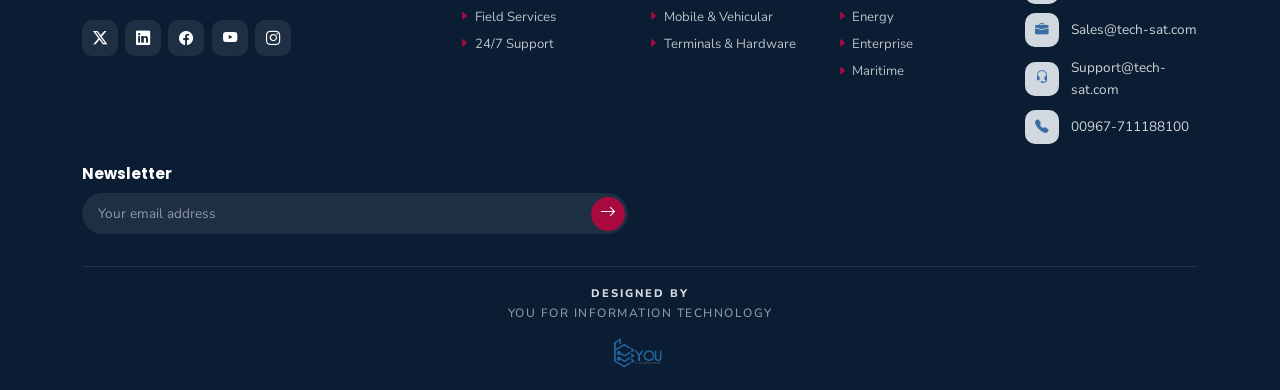
==== commit 9e6e4a34: "fix:color uniformity in index" ====
--- a/index.html
+++ b/index.html
@@ -122,7 +122,7 @@
   align-items: center;
   justify-content: center;
   font-size: 1.5rem;
-  box-shadow: 0 8px 20px rgba(194, 24, 91, 0.4);
+box-shadow: 0 8px 20px rgba(168, 10, 63, 0.4);
   z-index: 2;
 }
 .service-card__tag {
@@ -405,7 +405,7 @@
     }
     .hiw-step:nth-child(2) .hiw-num {
       background: linear-gradient(135deg, var(--ts-pink) 0%, var(--clr-accent-dark) 100%);
-      box-shadow: 0 0 0 8px var(--clr-bg-alt), 0 8px 20px rgba(194, 24, 91, .25);
+      box-shadow: 0 0 0 8px var(--clr-bg-alt), 0 8px 20px rgba(168, 10, 63, .25);
     }
 
     /* ---------- CLIENT CARDS ---------- */
@@ -673,6 +673,125 @@
     [dir="rtl"] #scrollTop { right: auto; left: 24px; }
 
     .ts-util { display: flex; align-items: center; gap: .5rem; }
+      /* ═══════════════════════════════════════════════════════
+       CTA BUTTON — robust override
+       ═══════════════════════════════════════════════════════ */
+    .cta-banner .btn-cta,
+    .btn-cta {
+      background: #ffffff !important;
+      color: #A80A3F !important;
+      border: none !important;
+      border-radius: 999px !important;
+      padding: .9rem 2rem !important;
+      font-weight: 700 !important;
+      display: inline-flex !important;
+      align-items: center !important;
+      justify-content: center !important;
+      gap: .5rem !important;
+      cursor: pointer !important;
+      transition: transform .25s ease, box-shadow .25s ease !important;
+      text-decoration: none !important;
+      box-shadow: 0 8px 20px rgba(11, 29, 51, .15) !important;
+      font-family: inherit !important;
+    }
+    .cta-banner .btn-cta:hover,
+    .btn-cta:hover {
+      background: #ffffff !important;
+      color: #83062F !important;
+      transform: translateY(-2px) !important;
+      box-shadow: 0 12px 28px rgba(11, 29, 51, .25) !important;
+    }
+    .btn-cta i,
+    .btn-cta span {
+      color: inherit !important;
+    }
+        /* ═══════════════════════════════════════════════════════
+       HERO BUTTONS — unify outline with primary
+       ═══════════════════════════════════════════════════════ */
+    .btn-hw-primary,
+    .btn-hw-outline {
+      /* Shape */
+      border-radius: 999px !important;
+      padding: .75rem 1.5rem !important;
+
+      /* Typography — نفس الخط والحجم */
+      font-family: inherit !important;
+      font-size: .93rem !important;
+      font-weight: 600 !important;
+      line-height: 1 !important;
+      letter-spacing: normal !important;
+
+      /* Layout — نفس الارتفاع والمحاذاة */
+      display: inline-flex !important;
+      align-items: center !important;
+      justify-content: center !important;
+      gap: .5rem !important;
+      min-height: 44px !important;
+
+      /* Reset */
+      text-decoration: none !important;
+      white-space: nowrap !important;
+      cursor: pointer !important;
+      transition: all .25s ease !important;
+    }
+
+    /* ── Primary (filled crimson) ── */
+    .btn-hw-primary {
+      background: var(--ts-crimson) !important;
+      color: #fff !important;
+      border: 1.5px solid var(--ts-crimson) !important;
+      box-shadow: 0 8px 20px rgba(168, 10, 63, .25) !important;
+    }
+    .btn-hw-primary:hover {
+      background: var(--ts-crimson-dark) !important;
+      border-color: var(--ts-crimson-dark) !important;
+      color: #fff !important;
+      transform: translateY(-2px) !important;
+      box-shadow: 0 12px 26px rgba(168, 10, 63, .35) !important;
+    }
+
+    /* ── Outline (transparent navy) ── */
+    .btn-hw-outline {
+      background: transparent !important;
+      color: var(--ts-navy) !important;
+      border: 1.5px solid var(--ts-border) !important;
+      box-shadow: none !important;
+    }
+    .btn-hw-outline:hover {
+      background: transparent !important;
+      color: var(--ts-crimson) !important;
+      border-color: var(--ts-crimson) !important;
+      transform: translateY(-2px) !important;
+    }
+
+    /* ── Icons inherit color ── */
+    .btn-hw-primary i,
+    .btn-hw-outline i {
+      color: inherit !important;
+      font-size: 1.05em !important;
+      line-height: 1 !important;
+      display: inline-flex !important;
+      align-items: center !important;
+    }
+
+    /* ── Dark mode ── */
+    [data-theme="dark"] .btn-hw-outline {
+      color: #E6ECF5 !important;
+      border-color: rgba(209, 216, 224, .35) !important;
+    }
+    [data-theme="dark"] .btn-hw-outline:hover {
+      color: var(--ts-crimson) !important;
+      border-color: var(--ts-crimson) !important;
+    }
+
+    /* ── Mobile ── */
+    @media (max-width: 576px) {
+      .btn-hw-primary,
+      .btn-hw-outline {
+        width: 100% !important;
+        justify-content: center !important;
+      }
+    }
   </style>
 </head>
 
@@ -692,7 +811,7 @@
             data-ar="اتصالات موثوقة في أبعد المواقع.">
             Reliable communications in the <span class="accent-underline">most remote<svg viewBox="0 0 200 14"
                 preserveAspectRatio="none">
-                <path d="M2 10 Q 50 2 100 8 T 198 6" stroke="#C2185B" stroke-width="5" fill="none"
+                <path d="M2 10 Q 50 2 100 8 T 198 6" stroke="#A80A3F" stroke-width="5" fill="none"
                   stroke-linecap="round" />
               </svg></span> locations.
           </h1>
@@ -1878,7 +1997,7 @@
         form.addEventListener('submit', function (e) {
           e.preventDefault();
           var status = document.getElementById('formStatus');
-          status.innerHTML = '<div style="color:#C2185B;font-weight:600;padding:.75rem;background:rgba(194,24,91,.08);border-radius:10px;">Thank you. We will contact you shortly.</div>';
+          status.innerHTML = '<div style="color:#A80A3F;font-weight:600;padding:.75rem;background:rgba(194,24,91,.08);border-radius:10px;">Thank you. We will contact you shortly.</div>';
           form.reset();
         });
       }
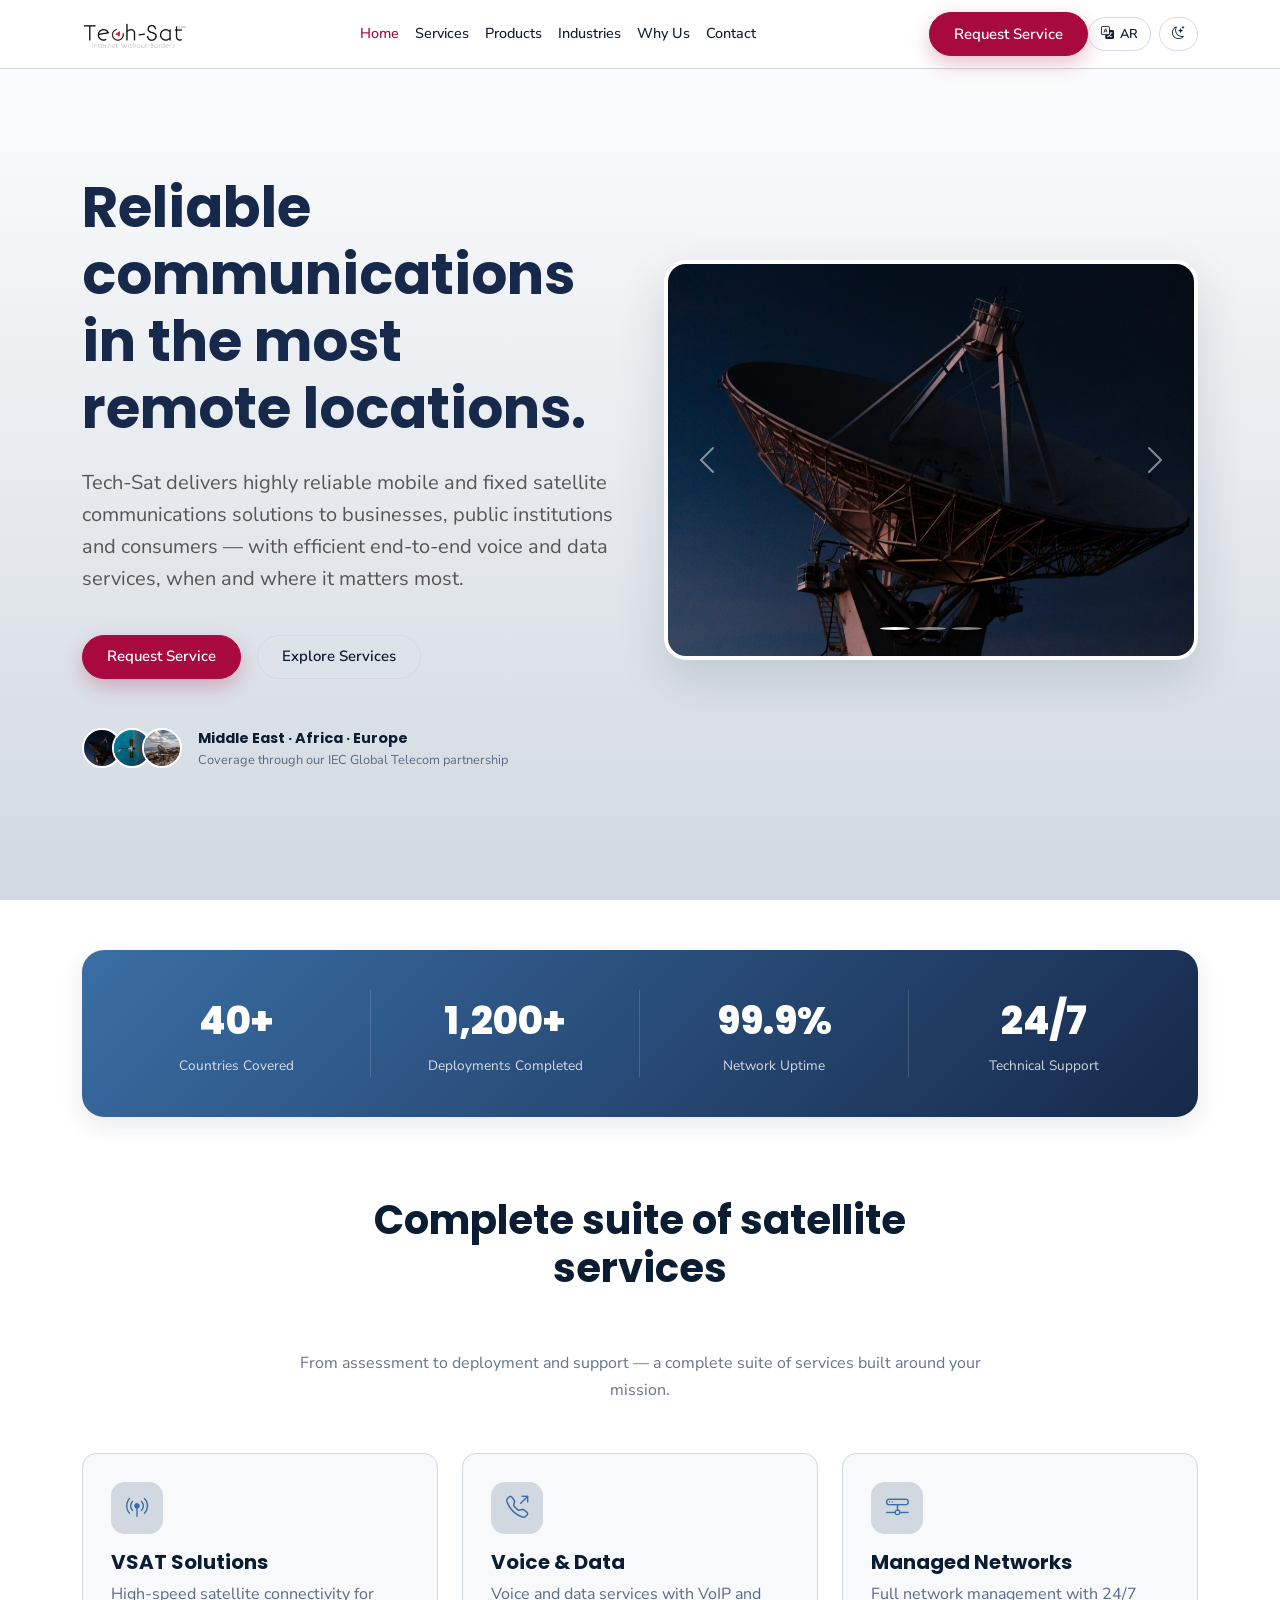
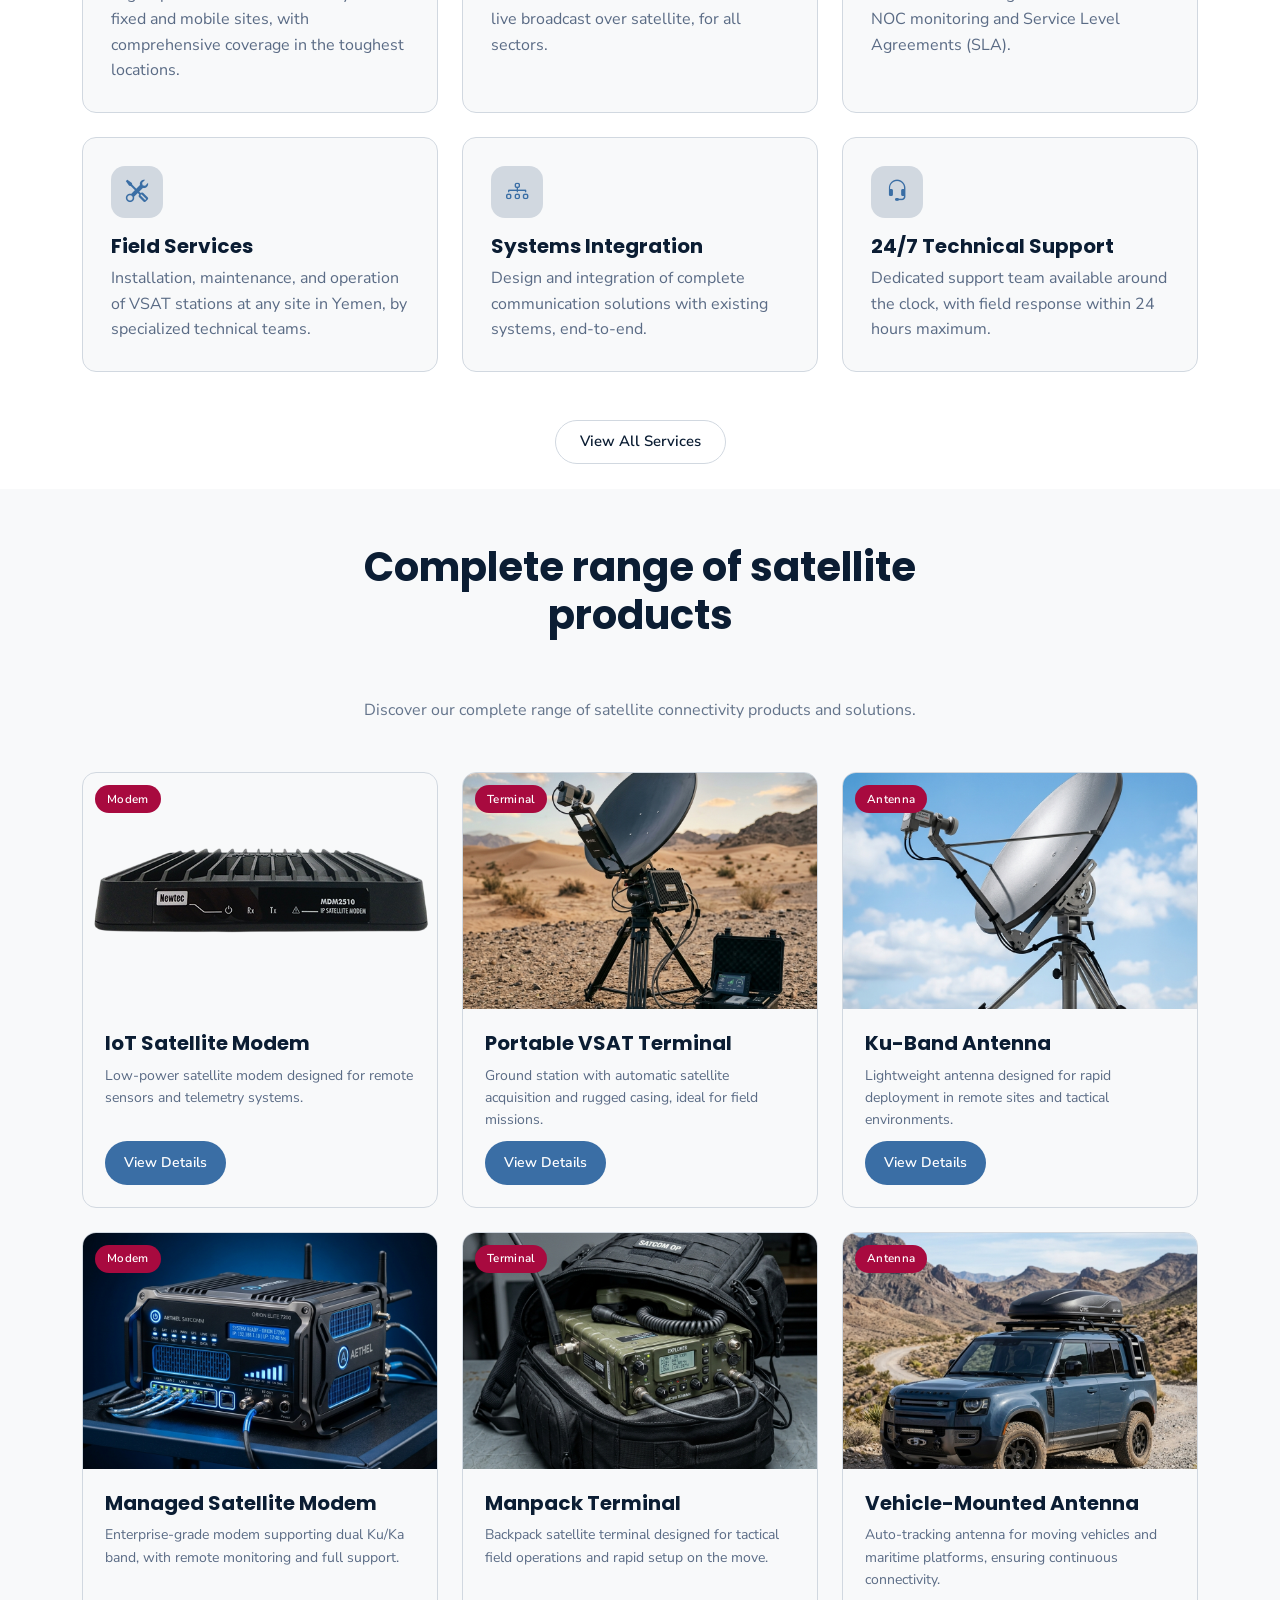
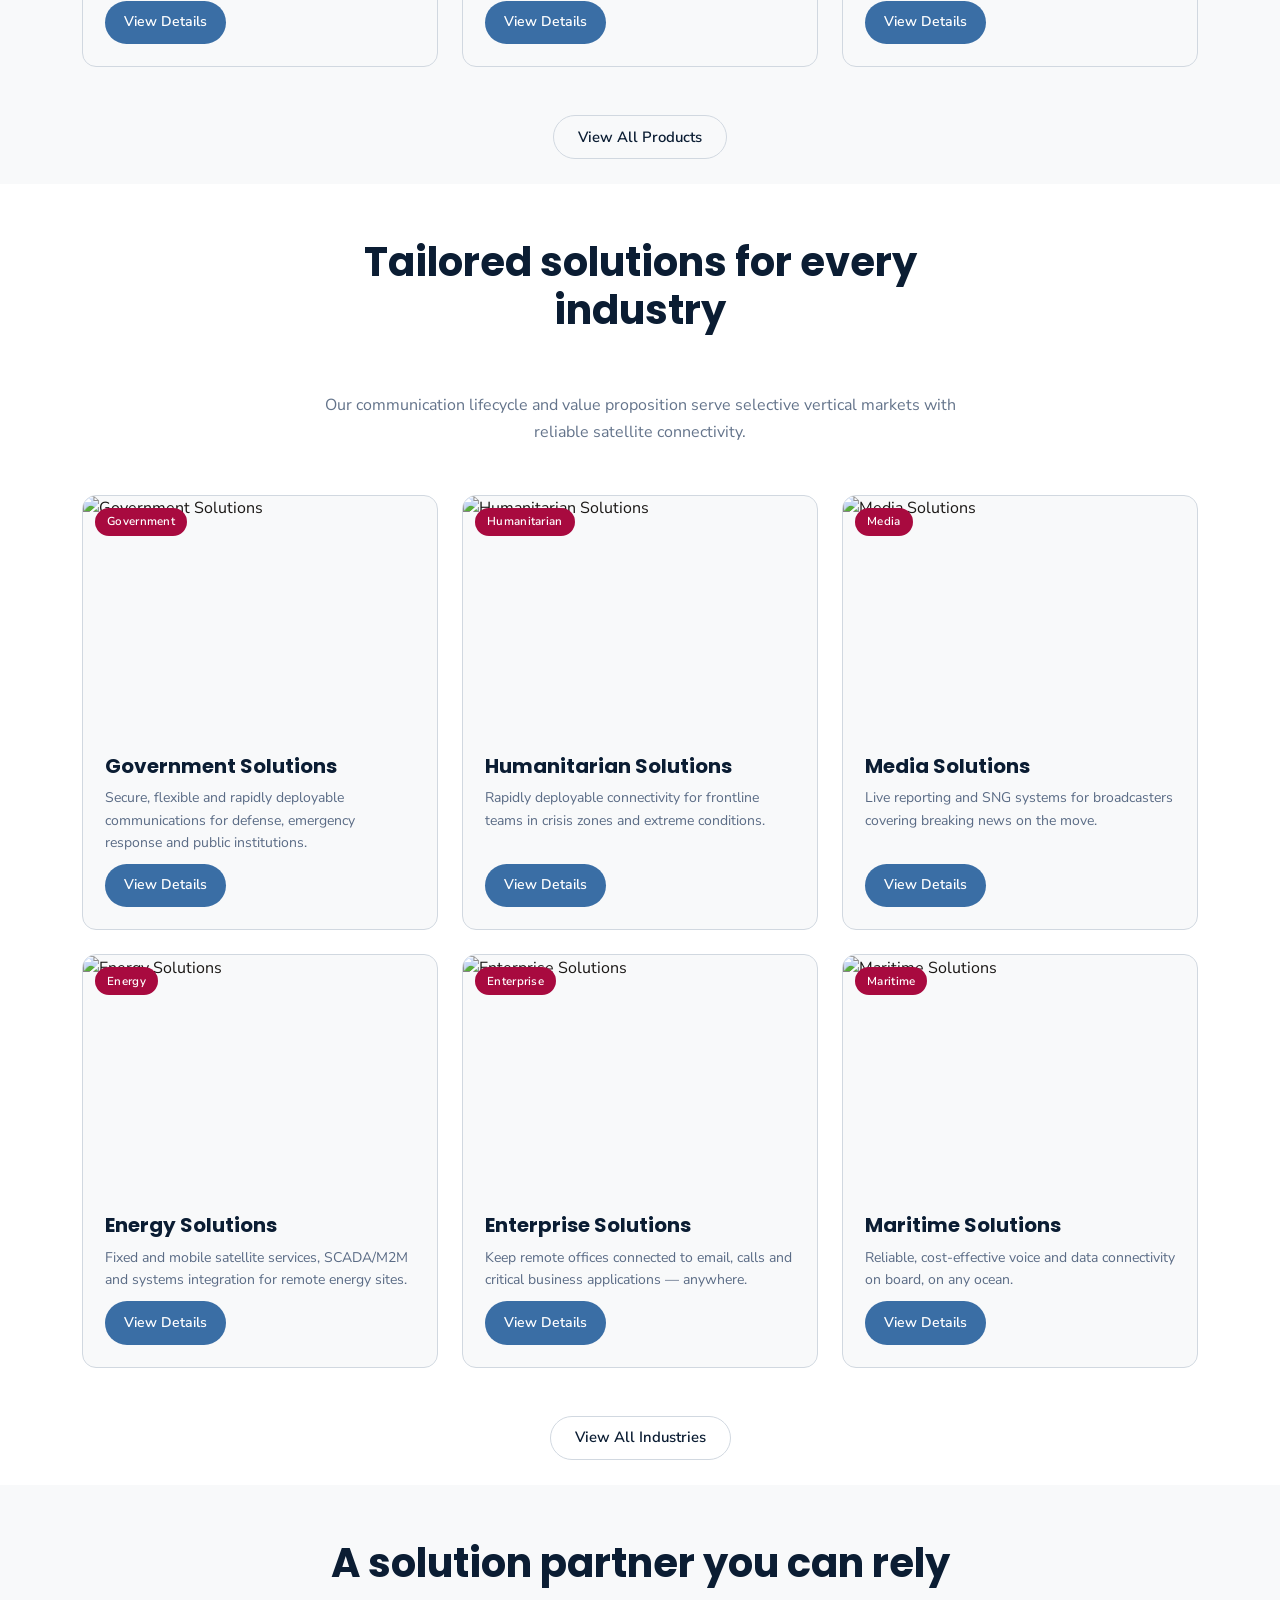
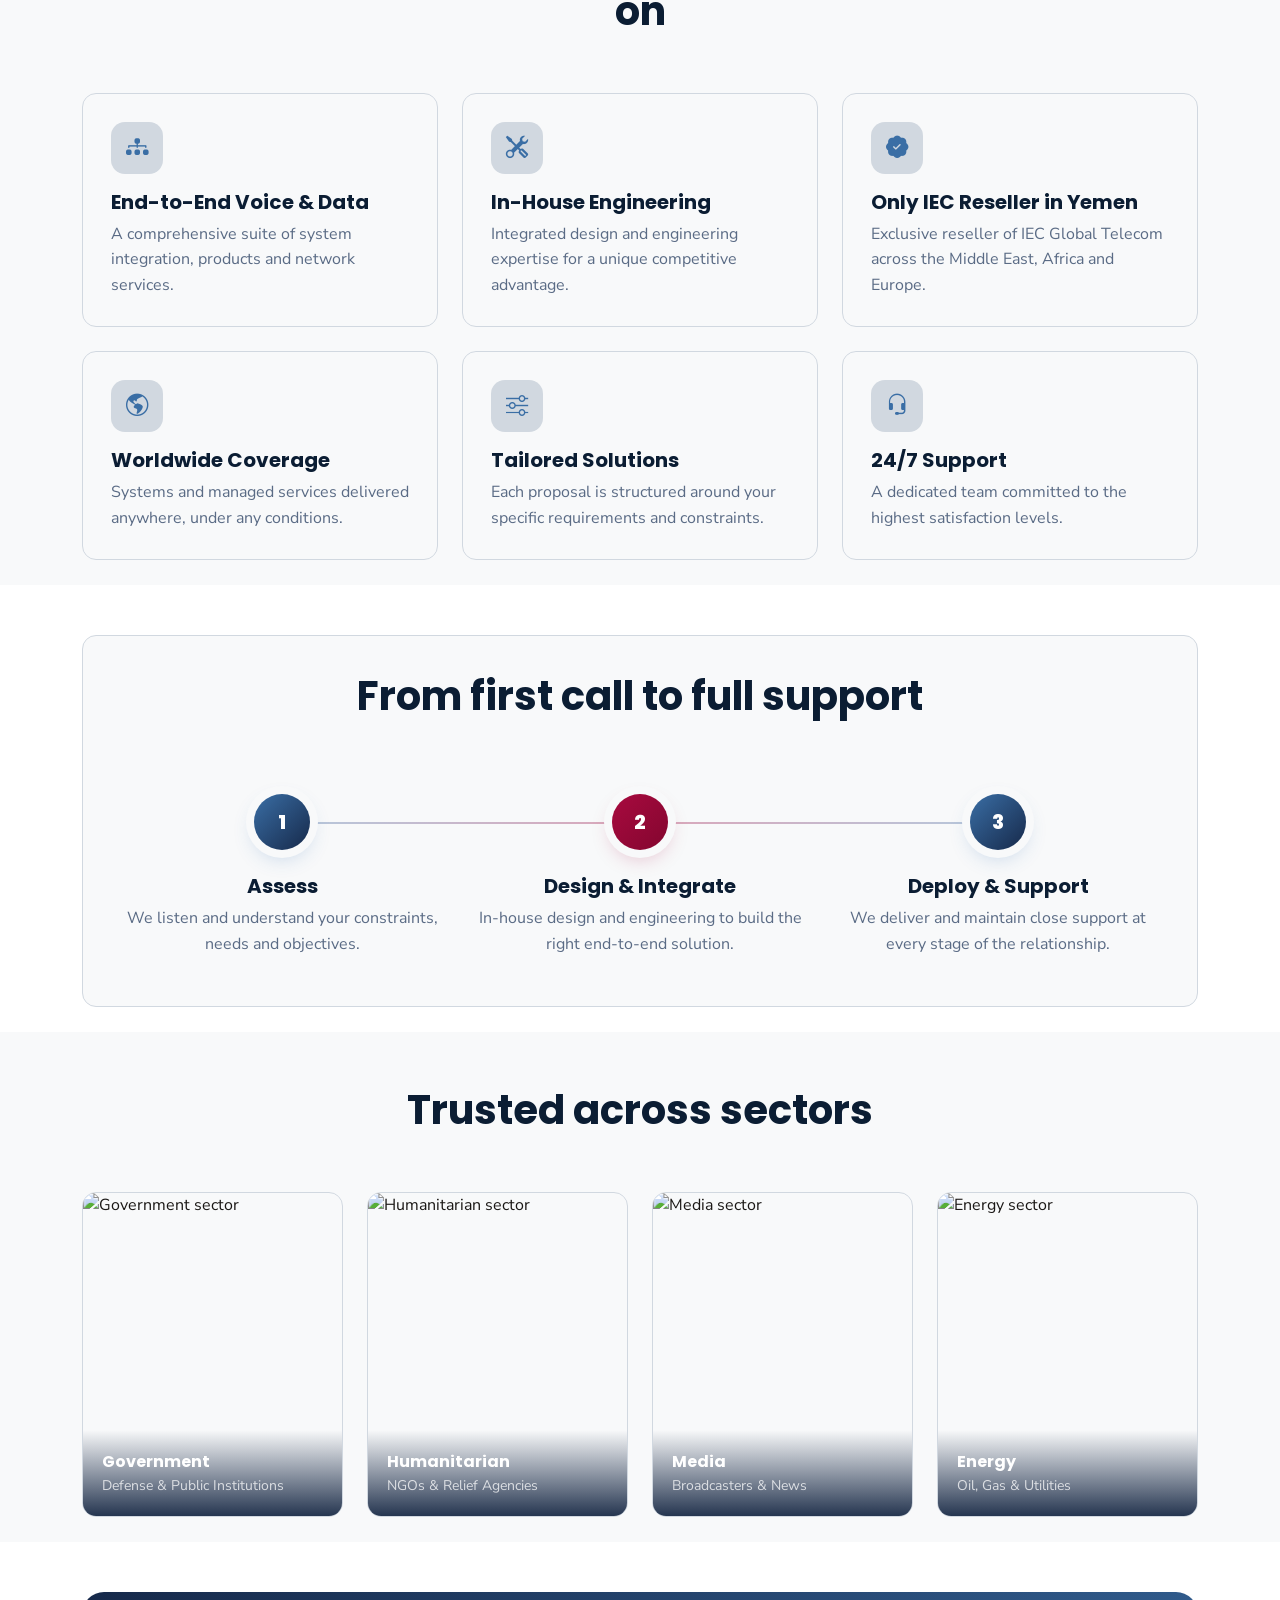
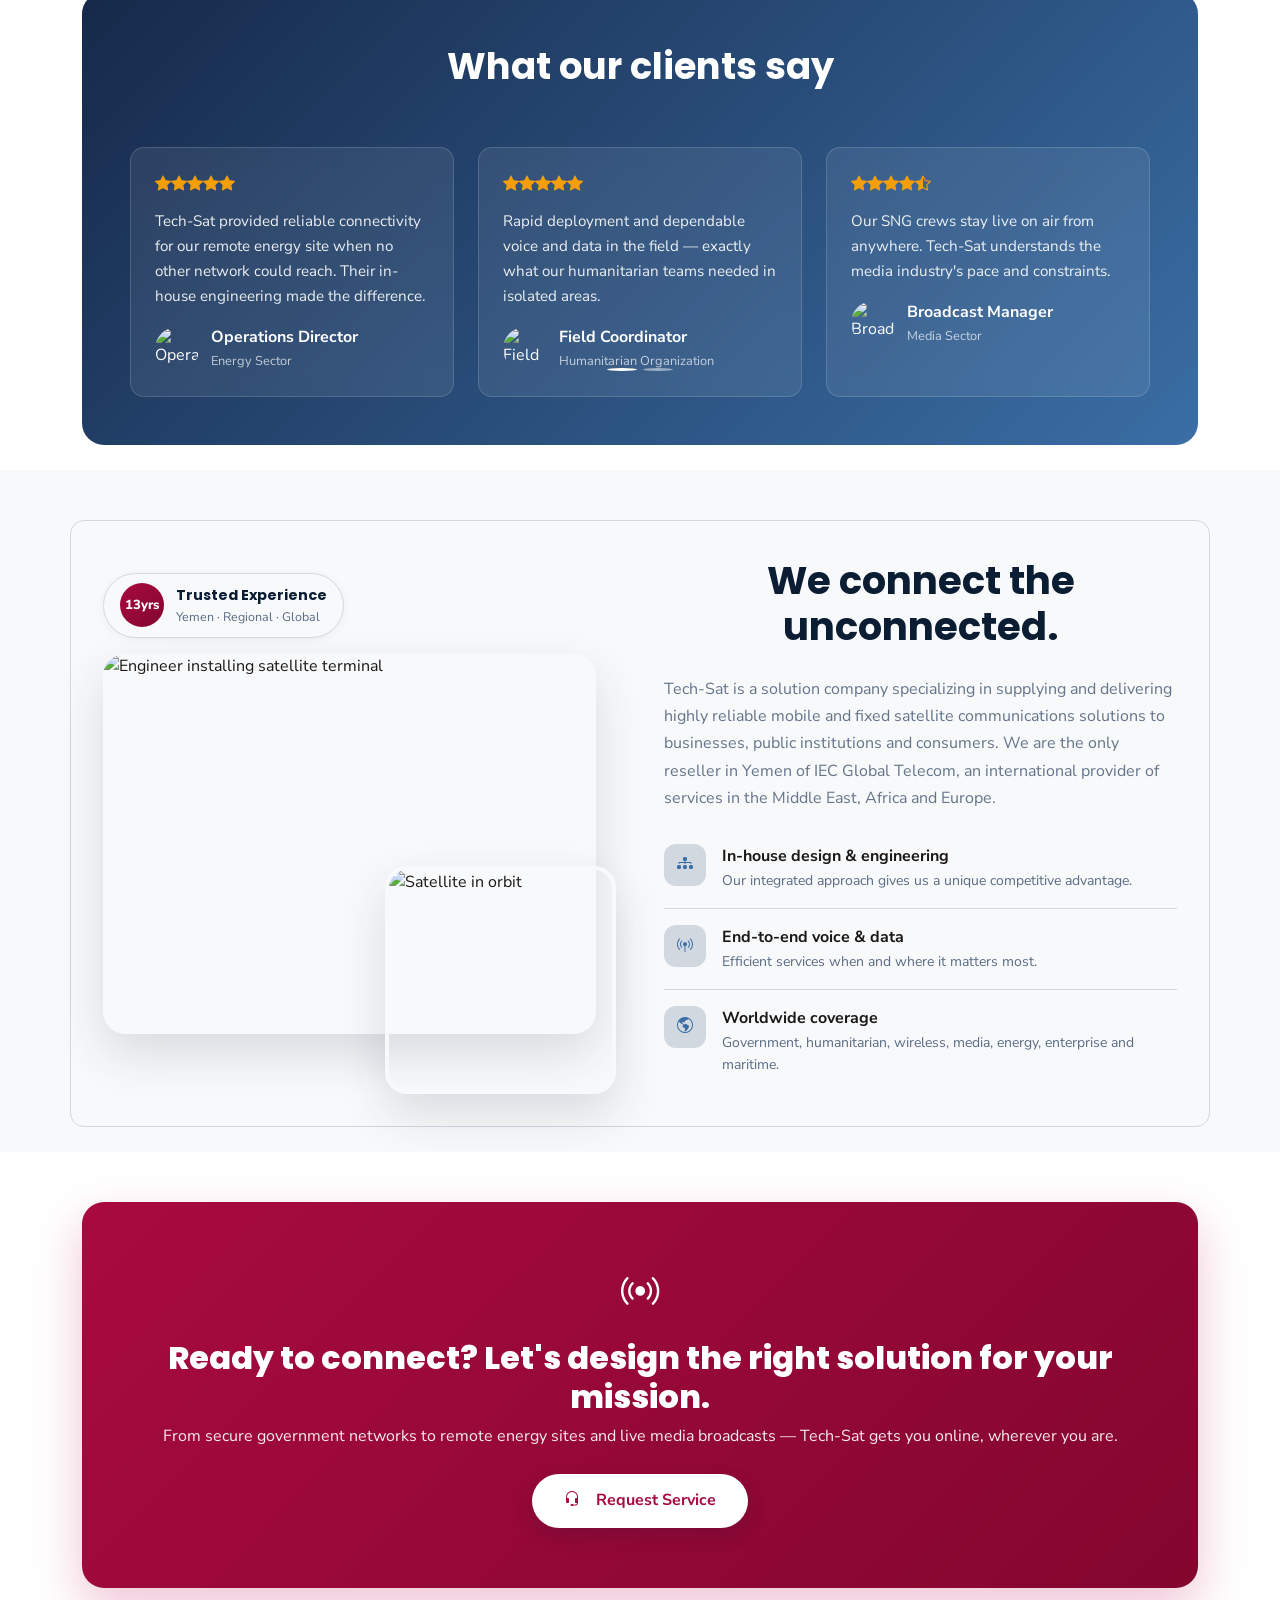
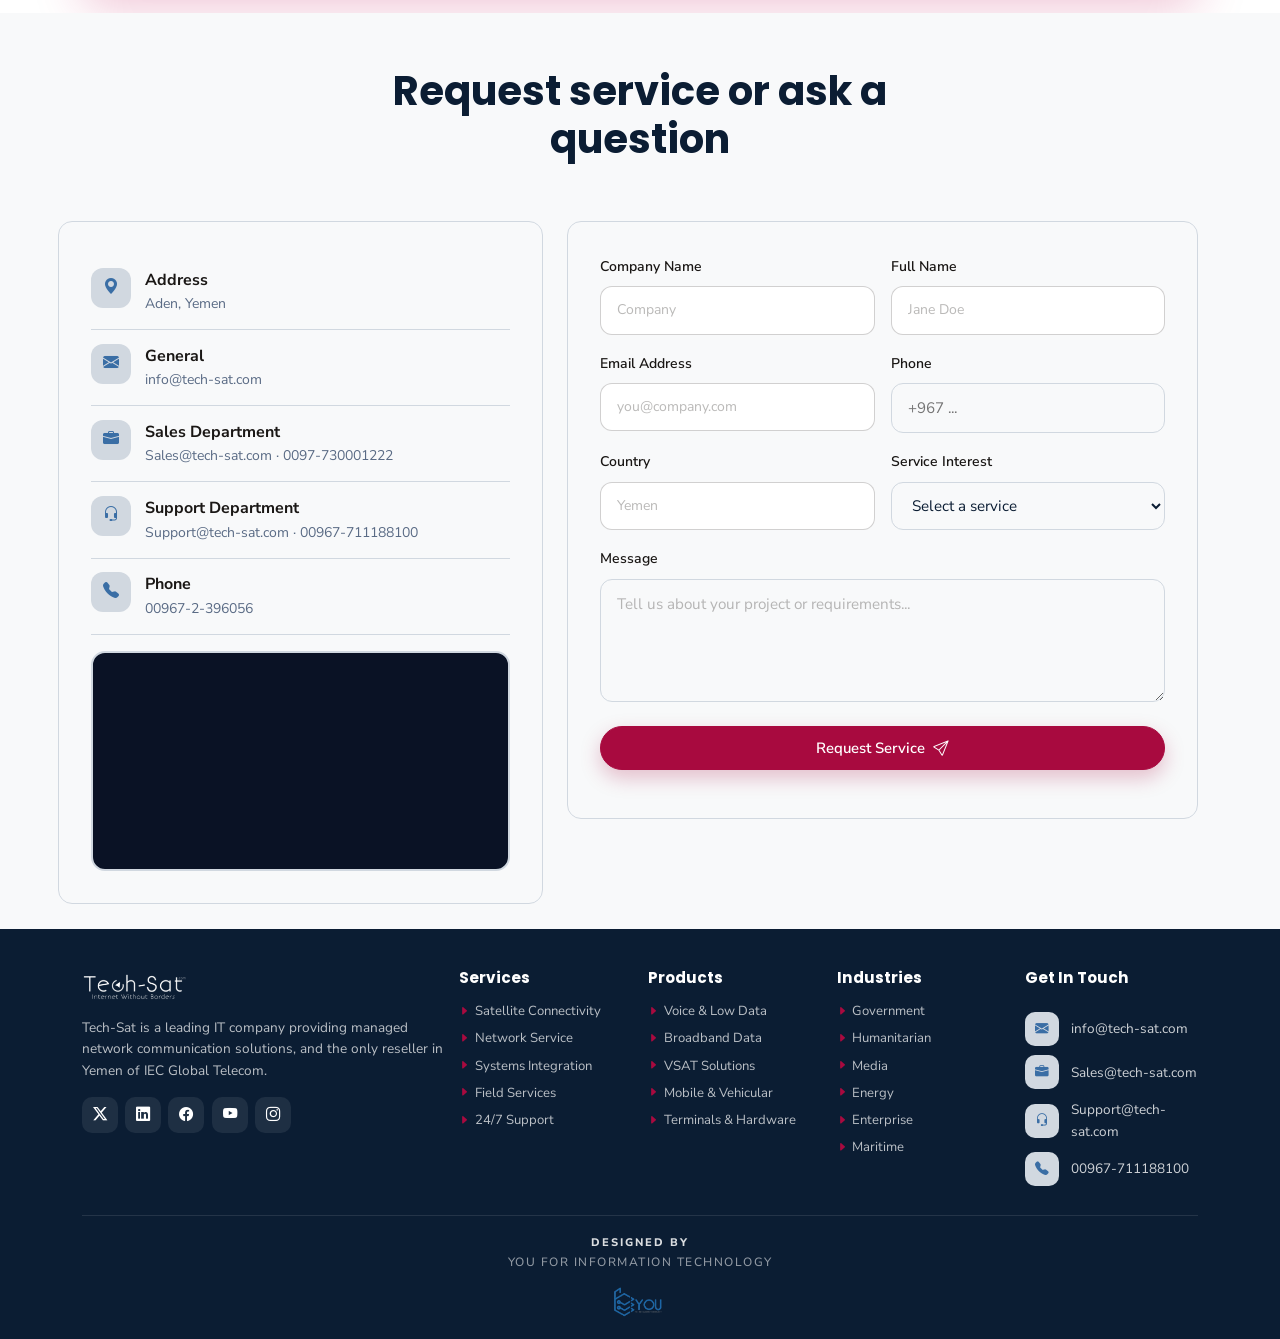
==== commit 8016a39b: "feat: mini-map, dark mode fixes, filter styling, navbar improvements" ====
--- a/index.html
+++ b/index.html
@@ -19,6 +19,9 @@
   <!-- ✅ Shared design tokens (نفس بقية الصفحات) -->
   <link href="assets/css/palette.css" rel="stylesheet">
   <link href="assets/css/main.css" rel="stylesheet">
+
+  <!-- Leaflet Map -->
+  <link rel="stylesheet" href="https://unpkg.com/leaflet@1.9.4/dist/leaflet.css" />
 
   <link rel="icon" type="image/x-icon" href="assets/satellite-dish.png">
   <style>
@@ -72,7 +75,7 @@
     section { position: relative; }
 
     /* ---------- TOGGLES ---------- */
-    
+
 /* ---------- SERVICE CARD (matches services.html / industries.html) ---------- */
 .service-card {
   background: var(--clr-bg-alt);
@@ -174,7 +177,7 @@
   align-self: flex-start;
 }
 .service-card:hover .service-card__cta { gap: 10px; }
-   
+
     /* ---------- HERO ---------- */
     .hero {
       position: relative;
@@ -582,15 +585,41 @@
       flex-shrink: 0;
     }
     [data-theme="dark"] .contact-info-item .ic { background: #1E293B; color: #fff; }
-    .map-placeholder {
-      background: var(--ts-blue-light);
-      border-radius: var(--radius);
-      padding: 2.5rem 1rem;
-      text-align: center;
-      color: var(--ts-blue-dark);
+
+    /* ═══════════════════════════════════════════════════════
+       MINI MAP — small location preview inside contact card
+       ═══════════════════════════════════════════════════════ */
+    .mini-map {
+      width: 100%;
+      height: 220px;
+      border-radius: 14px;
+      overflow: hidden;
       margin-top: 1rem;
-    }
-    [data-theme="dark"] .map-placeholder { background: #1E293B; color: #E6ECF5; }
+      border: 2px solid var(--clr-border);
+      background: #0a1225;
+      z-index: 1;
+    }
+    [data-theme="dark"] .mini-map {
+      border-color: #2A3A5C;
+      background: #0F1729;
+    }
+
+    .mini-map .leaflet-control-attribution {
+      font-size: 8px !important;
+      background: rgba(11, 29, 51, 0.7) !important;
+      color: var(--ts-light-blue) !important;
+      padding: 1px 4px !important;
+    }
+    .mini-map .leaflet-control-attribution a {
+      color: var(--ts-blue) !important;
+    }
+    .mini-map .leaflet-control-zoom {
+      display: none !important;
+    }
+
+    @media (max-width: 576px) {
+      .mini-map { height: 180px; }
+    }
 
     /* ---------- FOOTER ---------- */
         /* ---------- MOBILE STICKY ---------- */
@@ -792,6 +821,193 @@
         justify-content: center !important;
       }
     }
+
+    /* ═══════════════════════════════════════════════════════
+       WORLD MAP — same styling as contact.html
+       ═══════════════════════════════════════════════════════ */
+    .map-wrapper {
+      background: var(--ts-navy);
+      border-radius: 16px;
+      padding: 24px;
+      box-shadow: 0 4px 20px rgba(11, 29, 51, 0.10);
+    }
+    [data-theme="dark"] .map-wrapper { background: #0F172A; }
+
+    .map-wrapper__head {
+      display: flex;
+      justify-content: space-between;
+      align-items: center;
+      margin-bottom: 18px;
+      color: #fff;
+      flex-wrap: wrap;
+      gap: 12px;
+    }
+    .map-wrapper__title {
+      font-size: 20px;
+      font-weight: 700;
+      color: #fff;
+      margin: 0;
+      display: inline-flex;
+      align-items: center;
+      gap: 10px;
+    }
+    .map-wrapper__title i { color: var(--ts-crimson); }
+    .map-wrapper__hint {
+      font-size: 12px;
+      color: var(--ts-light-blue);
+      opacity: 0.75;
+    }
+
+    #map {
+      width: 100%;
+      height: 520px;
+      border-radius: 12px;
+      border: 2px solid rgba(58, 110, 165, 0.3);
+      background: #0a1225;
+      z-index: 1;
+    }
+    @media (max-width: 768px) { #map { height: 400px; } }
+
+    /* ─── Custom Markers ─── */
+    .custom-marker { position: relative; width: 24px; height: 24px; }
+    .custom-marker__ring {
+      position: absolute;
+      inset: 0;
+      border-radius: 50%;
+      background: rgba(58, 110, 165, 0.6);
+      animation: mapPulse 1.8s ease-out infinite;
+    }
+    .custom-marker__dot {
+      position: absolute;
+      top: 50%; left: 50%;
+      transform: translate(-50%, -50%);
+      width: 14px; height: 14px;
+      border-radius: 50%;
+      background: var(--ts-blue);
+      border: 2px solid #fff;
+      box-shadow: 0 0 12px rgba(58, 110, 165, 0.9);
+    }
+    .custom-marker--hq .custom-marker__ring { background: rgba(209, 216, 224, 0.5); }
+    .custom-marker--hq .custom-marker__dot {
+      width: 20px; height: 20px;
+      background: var(--ts-light-blue);
+      box-shadow: 0 0 25px rgba(209, 216, 224, 1);
+    }
+    .custom-marker--branch .custom-marker__ring { background: rgba(255, 165, 0, 0.55); }
+    .custom-marker--branch .custom-marker__dot {
+      width: 18px; height: 18px;
+      background: #FFA500;
+      box-shadow: 0 0 18px rgba(255, 165, 0, 1);
+    }
+    .custom-marker--ourhq .custom-marker__ring { background: rgba(168, 10, 63, 0.6); }
+    .custom-marker--ourhq .custom-marker__dot {
+      width: 20px; height: 20px;
+      background: var(--ts-crimson);
+      box-shadow: 0 0 22px rgba(168, 10, 63, 1);
+    }
+    .custom-marker--hub .custom-marker__ring { background: rgba(58, 110, 165, 0.5); }
+
+    @keyframes mapPulse {
+      0%   { transform: scale(0.6); opacity: 0.9; }
+      100% { transform: scale(2.6); opacity: 0; }
+    }
+
+    /* ─── Popup ─── */
+    .leaflet-popup-content-wrapper {
+      background: var(--ts-navy);
+      color: #fff;
+      border-radius: 12px;
+      border: 1px solid rgba(58, 110, 165, 0.5);
+      box-shadow: 0 10px 30px rgba(11, 29, 51, 0.4);
+    }
+    [data-theme="dark"] .leaflet-popup-content-wrapper {
+      background: #111C33;
+      border-color: rgba(58, 110, 165, 0.35);
+    }
+    .leaflet-popup-tip {
+      background: var(--ts-navy);
+      border: 1px solid rgba(58, 110, 165, 0.5);
+    }
+    [data-theme="dark"] .leaflet-popup-tip {
+      background: #111C33;
+      border-color: rgba(58, 110, 165, 0.35);
+    }
+    .leaflet-popup-close-button { color: var(--ts-light-blue) !important; }
+    .leaflet-popup-content {
+      margin: 14px 18px;
+      font-family: 'Poppins', sans-serif;
+      font-size: 13px;
+      line-height: 1.6;
+    }
+    [dir="rtl"] .leaflet-popup-content { direction: rtl; text-align: right; }
+    [dir="ltr"] .leaflet-popup-content { direction: ltr; text-align: left; }
+
+    .map-popup__title {
+      font-weight: 800;
+      font-size: 14px;
+      color: #fff;
+      margin-bottom: 6px;
+      line-height: 1.3;
+    }
+    .map-popup__country {
+      display: inline-block;
+      font-size: 10px;
+      font-weight: 700;
+      text-transform: uppercase;
+      letter-spacing: 1px;
+      color: var(--ts-crimson);
+      margin-bottom: 6px;
+    }
+    .map-popup__desc {
+      font-size: 12.5px;
+      color: var(--ts-light-blue);
+      line-height: 1.65;
+      opacity: 0.9;
+      white-space: normal;
+    }
+    .map-popup__desc a { color: var(--ts-crimson); text-decoration: none; }
+    .map-popup__desc a:hover { text-decoration: underline; }
+    .map-popup__badge {
+      display: inline-block;
+      margin-top: 10px;
+      padding: 4px 12px;
+      font-size: 10px;
+      font-weight: 800;
+      border-radius: 999px;
+      letter-spacing: .4px;
+    }
+    .map-popup__badge--hq      { background: var(--ts-light-blue); color: var(--ts-navy); }
+    .map-popup__badge--branch  { background: #FFA500; color: #0B1D33; }
+    .map-popup__badge--ourhq   { background: var(--ts-crimson); color: #fff; }
+
+    /* ─── Zoom + Attribution ─── */
+    .leaflet-control-zoom a {
+      background: var(--ts-navy) !important;
+      color: #fff !important;
+      border: 1px solid rgba(58, 110, 165, 0.5) !important;
+    }
+    .leaflet-control-zoom a:hover { background: var(--ts-blue) !important; }
+    [data-theme="dark"] .leaflet-control-zoom a {
+      background: #111C33 !important;
+      border-color: rgba(58, 110, 165, 0.35) !important;
+    }
+    .leaflet-control-attribution {
+      background: rgba(11, 29, 51, 0.85) !important;
+      color: var(--ts-light-blue) !important;
+      font-size: 10px !important;
+    }
+    .leaflet-control-attribution a { color: var(--ts-blue) !important; }
+
+    .supply-line-tooltip {
+      background: transparent !important;
+      border: none !important;
+      box-shadow: none !important;
+      color: #FFA500 !important;
+      font-weight: 800;
+      font-size: 11px;
+      text-shadow: 0 0 10px rgba(0,0,0,.6);
+    }
+    .supply-line-tooltip::before { display: none !important; }
   </style>
 </head>
 
@@ -916,7 +1132,7 @@
   <section class="section-pad" id="services">
     <div class="container">
       <div class="text-center mx-auto mb-5" style="max-width:700px;" data-aos="fade-up">
-        <h2 class="section-title mt-3" style="font-size:clamp(1.8rem,3.2vw,2.5rem);"
+        <h2 class="section-title mt-1" style="font-size:clamp(1.8rem,3.2vw,2.5rem);"
           data-en="Complete suite of satellite services" data-ar="مجموعة كاملة من الخدمات الفضائية">
           Complete suite of satellite services
         </h2>
@@ -1016,7 +1232,7 @@
   <section class="section-pad bg-white" id="products">
     <div class="container">
       <div class="text-center mx-auto mb-5" style="max-width:700px;" data-aos="fade-up">
-        <h2 class="section-title mt-3" style="font-size:clamp(1.8rem,3.2vw,2.5rem);"
+        <h2 class="section-title mt-1" style="font-size:clamp(1.8rem,3.2vw,2.5rem);"
           data-en="Complete range of satellite products" data-ar="مجموعة كاملة من المنتجات الفضائية">
           Complete range of satellite products
         </h2>
@@ -1188,7 +1404,7 @@
   <section class="section-pad" id="industries">
     <div class="container">
       <div class="text-center mx-auto mb-5" style="max-width:640px;" data-aos="fade-up">
-        <h2 class="section-title mt-3" style="font-size:clamp(1.8rem,3.2vw,2.5rem);"
+        <h2 class="section-title mt-1" style="font-size:clamp(1.8rem,3.2vw,2.5rem);"
           data-en="Tailored solutions for every industry" data-ar="حلول مخصصة لكل قطاع">
           Tailored solutions for every industry
         </h2>
@@ -1360,7 +1576,7 @@
   <section class="section-pad bg-white" id="why">
     <div class="container">
       <div class="text-center mx-auto mb-5" style="max-width:640px;" data-aos="fade-up">
-        <h2 class="section-title mt-3" style="font-size:clamp(1.8rem,3.2vw,2.5rem);"
+        <h2 class="section-title mt-1" style="font-size:clamp(1.8rem,3.2vw,2.5rem);"
           data-en="A solution partner you can rely on" data-ar="شريك حلول يمكنك الاعتماد عليه">A solution partner you
           can rely on</h2>
       </div>
@@ -1437,7 +1653,7 @@
     <div class="container">
       <div class="contact-card">
         <div class="text-center mx-auto mb-5" style="max-width:640px;" data-aos="fade-up">
-          <h2 class="section-title mt-3" style="font-size:clamp(1.8rem,3.2vw,2.5rem);"
+          <h2 class="section-title mt-1" style="font-size:clamp(1.8rem,3.2vw,2.5rem);"
             data-en="From first call to full support" data-ar="من أول اتصال إلى الدعم الكامل">From first call to full
             support</h2>
         </div>
@@ -1479,7 +1695,7 @@
   <section class="section-pad bg-white" id="clients">
     <div class="container">
       <div class="text-center mx-auto mb-5" style="max-width:640px;" data-aos="fade-up">
-        <h2 class="section-title mt-3" style="font-size:clamp(1.8rem,3.2vw,2.5rem);" data-en="Trusted across sectors"
+        <h2 class="section-title mt-1" style="font-size:clamp(1.8rem,3.2vw,2.5rem);" data-en="Trusted across sectors"
           data-ar="موثوقون في كل القطاعات">Trusted across sectors</h2>
       </div>
       <div class="row g-4">
@@ -1542,7 +1758,7 @@
     <div class="container">
       <div class="testi-section p-4 p-md-5" data-aos="zoom-in">
         <div class="text-center mx-auto mb-5" style="max-width:600px;">
-          <h2 class="section-title mt-3 text-white" style="font-size:clamp(1.7rem,3vw,2.3rem);"
+          <h2 class="section-title mt-1 text-white" style="font-size:clamp(1.7rem,3vw,2.3rem);"
             data-en="What our clients say" data-ar="ماذا يقول عملاؤنا">What our clients say</h2>
         </div>
         <div id="testiCarousel" class="carousel slide" data-bs-ride="carousel">
@@ -1692,7 +1908,7 @@
           </div>
         </div>
         <div class="col-lg-6" data-aos="fade-left">
-          <h2 class="section-title mt-3 mb-3" style="font-size:clamp(1.7rem,3vw,2.4rem);"
+          <h2 class="section-title mt-1 mb-3" style="font-size:clamp(1.7rem,3vw,2.4rem);"
             data-en="We connect the unconnected." data-ar="نربط ما لا يمكن ربطه.">
             We connect the unconnected.
           </h2>
@@ -1761,7 +1977,7 @@
   <section class="section-pad bg-white" id="contact">
     <div class="container">
       <div class="text-center mx-auto mb-5" style="max-width:640px;" data-aos="fade-up">
-        <h2 class="section-title mt-3" style="font-size:clamp(1.8rem,3.2vw,2.5rem);"
+        <h2 class="section-title mt-1" style="font-size:clamp(1.8rem,3.2vw,2.5rem);"
           data-en="Request service or ask a question" data-ar="اطلب الخدمة أو اطرح سؤالاً">Request service or ask a
           question</h2>
       </div>
@@ -1797,8 +2013,9 @@
               <div class="text-muted small">00967-2-396056</div>
             </div>
           </div>
-          <div class="map-placeholder"><i class="bi bi-pin-map-fill me-2"></i> <span data-en="Map Embed Placeholder"
-              data-ar="مكان الخريطة">Map Embed Placeholder</span></div>
+
+          <!-- MINI MAP — location preview -->
+          <div id="miniMap" class="mini-map" aria-label="Tech-Sat headquarters location"></div>
         </div>
         <div class="col-lg-7" data-aos="fade-left">
           <div class="contact-card">
@@ -1890,7 +2107,15 @@
 
   <script src="assets/vendor/bootstrap/js/bootstrap.bundle.min.js"></script>
   <script src="assets/vendor/aos/aos.js"></script>
+
+  <!-- Leaflet JS -->
+  <script src="https://unpkg.com/leaflet@1.9.4/dist/leaflet.js"></script>
+
+  <!-- Shared navbar + footer -->
   <script src="assets/js/navbar-footer.js"></script>
+
+  <!-- Map script -->
+  <script src="assets/js/map.js"></script>
 
   <script>
     (function () {
@@ -2007,6 +2232,63 @@
     })();
   </script>
 
+  <!-- ═══════════════════════════════════════════════════════
+       MINI MAP — Tech-Sat HQ (Aden, Yemen)
+       ═══════════════════════════════════════════════════════ -->
+  <script>
+    (function () {
+      'use strict';
+
+      function initMiniMap() {
+        var el = document.getElementById('miniMap');
+        if (!el || !window.L) return;
+        if (el._leaflet_id) return;   /* منع التكرار */
+
+        var hqLat = 12.7855;
+        var hqLng = 45.0187;
+
+        var map = L.map(el, {
+          center: [hqLat, hqLng],
+          zoom: 11,
+          zoomControl: false,
+          scrollWheelZoom: false,
+          dragging: false,
+          doubleClickZoom: false,
+          touchZoom: false,
+          boxZoom: false,
+          keyboard: false,
+          attributionControl: true
+        });
+
+        L.tileLayer('https://{s}.tile.openstreetmap.org/{z}/{x}/{y}.png', {
+          attribution: '&copy; OpenStreetMap',
+          maxZoom: 18
+        }).addTo(map);
+
+        var icon = L.divIcon({
+          className: '',
+          html: '<div class="custom-marker custom-marker--ourhq">' +
+                  '<span class="custom-marker__ring"></span>' +
+                  '<span class="custom-marker__dot"></span>' +
+                '</div>',
+          iconSize: [24, 24],
+          iconAnchor: [12, 12]
+        });
+
+        L.marker([hqLat, hqLng], { icon: icon }).addTo(map)
+          .bindPopup('<strong>Tech-Sat HQ</strong><br>Aden, Yemen');
+      }
+
+      if (document.readyState === 'loading') {
+        document.addEventListener('DOMContentLoaded', initMiniMap);
+      } else {
+        initMiniMap();
+      }
+      window.addEventListener('load', initMiniMap);
+      document.addEventListener('layoutReady', initMiniMap);
+    })();
+  </script>
+
 </body>
 
 </html>
--- a/assets/css/main.css
+++ b/assets/css/main.css
@@ -909,7 +909,7 @@
  */
 .section-title {
   text-align: center;
-  padding-bottom: 60px;
+  padding-bottom: 10px;
   position: relative;
 }
 
@@ -3868,7 +3868,7 @@
 # Starter Section Section
  */
 .starter-section {
-  /* Add your styles here */
+  min-height: 1px;
 }
 
 /* 
@@ -5630,4 +5630,496 @@
 }
 
 /* إخفاء القديم لو موجود بالـ id القديم */
-#scrollTop { display: none !important; }+#scrollTop { display: none !important; }
+/* ═══════════════════════════════════════════════════════════
+   DARK MODE FIX — Page Hero + Footer + Panels
+   ─────────────────────────────────────────────────────────
+   المشكلة: في [data-theme="dark"]، تصبح --ts-navy و--palette-dark-navy
+   لونَين فاتحَين (من palette.css). لكن العناصر التالية تستخدمها كخلفيات
+   داكنة، فينتج نص أبيض على خلفية فاتحة = غير مرئي.
+   الحل: تثبيت خلفية داكنة ثابتة لهذه العناصر في الوضع الليلي فقط.
+   ═══════════════════════════════════════════════════════════ */
+
+/* ─── Page Hero (كل الصفحات الفرعية) ─── */
+[data-theme="dark"] .page-hero {
+  background: #0F1729 !important;
+}
+
+
+/* ─── Home Hero (index) ─── */
+[data-theme="dark"] .hero {
+  background: linear-gradient(180deg, #0F1729 0%, #1A2540 100%) !important;
+}
+
+/* ─── Footer ─── */
+[data-theme="dark"] .footer-hw {
+  background: #0F1729 !important;
+  color: rgba(255, 255, 255, .8) !important;
+}
+[data-theme="dark"] .footer-hw h6,
+[data-theme="dark"] .footer-hw .hw-logo,
+[data-theme="dark"] .footer-hw strong {
+  color: #fff !important;
+}
+[data-theme="dark"] .footer-hw p,
+[data-theme="dark"] .footer-hw li,
+[data-theme="dark"] .footer-hw span,
+[data-theme="dark"] .footer-hw a,
+[data-theme="dark"] .footer-hw .footer-link,
+[data-theme="dark"] .footer-hw .footer-contact-item {
+  color: rgba(255, 255, 255, .72) !important;
+}
+[data-theme="dark"] .footer-hw a:hover,
+[data-theme="dark"] .footer-hw .footer-link:hover {
+  color: var(--ts-crimson) !important;
+}
+[data-theme="dark"] .footer-hw .footer-link i {
+  color: var(--ts-crimson) !important;
+}
+[data-theme="dark"] .footer-hw .footer-contact-item .ic {
+  background: #1E293B !important;
+  color: #fff !important;
+}
+[data-theme="dark"] .newsletter-input {
+  background: rgba(255, 255, 255, .08) !important;
+}
+[data-theme="dark"] .newsletter-input input {
+  color: #fff !important;
+}
+[data-theme="dark"] .newsletter-input input::placeholder {
+  color: rgba(255, 255, 255, .5) !important;
+}
+[data-theme="dark"] .newsletter-note {
+  color: rgba(255, 255, 255, .55) !important;
+}
+[data-theme="dark"] .footer-designed-by {
+  border-top-color: rgba(255, 255, 255, .1) !important;
+}
+[data-theme="dark"] .footer-designed-by__text {
+  color: rgba(255, 255, 255, .85) !important;
+}
+[data-theme="dark"] .footer-designed-by__name {
+  color: rgba(255, 255, 255, .55) !important;
+}
+
+/* ─── Contact Sidebar (صفحة التواصل) ─── */
+[data-theme="dark"] .contact-sidebar-cards {
+  background: linear-gradient(160deg, #111C33 0%, #0A1424 100%) !important;
+}
+
+/* ─── Stats Band ─── */
+[data-theme="dark"] .stats-band {
+  background: linear-gradient(135deg, #1A2540 0%, #0F1729 100%) !important;
+}
+
+/* ─── Testimonials Section ─── */
+[data-theme="dark"] .testi-section {
+  background: linear-gradient(135deg, #0F1729 0%, #1A2540 100%) !important;
+}
+
+/* ─── World Map Wrapper (صفحة التواصل) ─── */
+[data-theme="dark"] .map-wrapper {
+  background: #0F1729 !important;
+}
+
+/* ─── CTA Banner (يبقى crimson في الليلي — لا حاجة لتعديله) ─── */
+/* ═══════════════════════════════════════════════════════════
+   FIXES — Section Titles / Cards / Outline Button / Sub text
+   ═══════════════════════════════════════════════════════════ */
+
+/* ─── .section-sub (غير معرّفة في main.css — كان يستخدم لون افتراضي) ─── */
+.section-sub {
+  color: var(--ts-text-muted);
+  font-size: 16px;
+  line-height: 1.7;
+  max-width: 720px;
+}
+
+[data-theme="dark"] .section-sub {
+  color: #94A3B8 !important;
+}
+
+/* ─── .section-title (h2/h3 + p) — الوضع الليلي ─── */
+[data-theme="dark"] .section-title h1,
+[data-theme="dark"] .section-title h2,
+[data-theme="dark"] .section-title h3,
+[data-theme="dark"] h1.section-title,
+[data-theme="dark"] h2.section-title,
+[data-theme="dark"] h3.section-title {
+  color: #ffffff !important;
+}
+
+[data-theme="dark"] .section-title p {
+  color: #94A3B8 !important;
+}
+
+/* ─── البطاقات (contact-card, about-card, why-card, cause-card...) ─── */
+[data-theme="dark"] .contact-card,
+[data-theme="dark"] .about-card,
+[data-theme="dark"] .why-card,
+[data-theme="dark"] .cause-card,
+[data-theme="dark"] .vol-card {
+  background: #111C33 !important;
+  border-color: #2A3A5C !important;
+}
+
+/* نصوص داخل البطاقات */
+[data-theme="dark"] .contact-card h1,
+[data-theme="dark"] .contact-card h2,
+[data-theme="dark"] .contact-card h3,
+[data-theme="dark"] .contact-card h4,
+[data-theme="dark"] .contact-card h5,
+[data-theme="dark"] .contact-card h6,
+[data-theme="dark"] .about-card h1,
+[data-theme="dark"] .about-card h2,
+[data-theme="dark"] .about-card h3,
+[data-theme="dark"] .about-card h4,
+[data-theme="dark"] .about-card h5,
+[data-theme="dark"] .about-card h6,
+[data-theme="dark"] .why-card h1,
+[data-theme="dark"] .why-card h2,
+[data-theme="dark"] .why-card h3,
+[data-theme="dark"] .why-card h4,
+[data-theme="dark"] .why-card h5,
+[data-theme="dark"] .why-card h6 {
+  color: #ffffff !important;
+}
+
+[data-theme="dark"] .contact-card p,
+[data-theme="dark"] .contact-card span,
+[data-theme="dark"] .contact-card li,
+[data-theme="dark"] .contact-card strong,
+[data-theme="dark"] .about-card p,
+[data-theme="dark"] .about-card span,
+[data-theme="dark"] .about-card li,
+[data-theme="dark"] .about-card strong,
+[data-theme="dark"] .why-card p,
+[data-theme="dark"] .why-card span,
+[data-theme="dark"] .why-card li,
+[data-theme="dark"] .why-card strong {
+  color: #E6ECF5 !important;
+}
+
+/* النصوص الرمادية تبقى باهتة */
+[data-theme="dark"] .contact-card .text-muted,
+[data-theme="dark"] .about-card .text-muted,
+[data-theme="dark"] .why-card .text-muted,
+[data-theme="dark"] .contact-card .small,
+[data-theme="dark"] .about-card .small,
+[data-theme="dark"] .why-card .small {
+  color: #94A3B8 !important;
+}
+
+/* ─── About list (index) ─── */
+[data-theme="dark"] .about-list li {
+  border-bottom-color: #2A3A5C !important;
+}
+
+[data-theme="dark"] .about-list strong {
+  color: #ffffff !important;
+}
+
+[data-theme="dark"] .about-list .ic {
+  background: #1E293B !important;
+  color: #E6ECF5 !important;
+}
+
+/* ─── .hero-lead (index) ─── */
+[data-theme="dark"] .hero-lead {
+  color: #94A3B8 !important;
+}
+
+/* ─── .btn-hw-outline — غير معرّفة في main.css! أضفها كاملة ─── */
+.btn-hw-outline {
+  background: transparent;
+  color: var(--ts-navy);
+  border: 1.5px solid var(--ts-border);
+  border-radius: 999px;
+  padding: .75rem 1.5rem;
+  font-weight: 600;
+  display: inline-flex;
+  align-items: center;
+  justify-content: center;
+  gap: .5rem;
+  text-decoration: none;
+  transition: all .25s ease;
+  font-size: .93rem;
+  cursor: pointer;
+  font-family: inherit;
+}
+
+.btn-hw-outline:hover {
+  color: var(--ts-blue);
+  border-color: var(--ts-blue);
+  background: transparent;
+  transform: translateY(-2px);
+}
+
+.btn-hw-outline i {
+  font-size: 1em;
+  color: inherit;
+}
+
+/* Dark mode */
+[data-theme="dark"] .btn-hw-outline,
+[data-theme="dark"] a.btn-hw-outline {
+  background: transparent !important;
+  color: #E6ECF5 !important;
+  border-color: #3A4A68 !important;
+}
+
+[data-theme="dark"] .btn-hw-outline:hover,
+[data-theme="dark"] a.btn-hw-outline:hover {
+  color: var(--ts-crimson) !important;
+  border-color: var(--ts-crimson) !important;
+  background: transparent !important;
+}
+
+/* ─── Forms (contact.html) — Dark mode ─── */
+[data-theme="dark"] .contact-form-wrap {
+  background: #111C33 !important;
+  border-color: #2A3A5C !important;
+}
+
+[data-theme="dark"] .contact-form-wrap h3 {
+  color: #ffffff !important;
+}
+
+[data-theme="dark"] .contact-form-wrap > p {
+  color: #94A3B8 !important;
+}
+
+[data-theme="dark"] .form-field label {
+  color: #E6ECF5 !important;
+}
+
+[data-theme="dark"] .form-field input,
+[data-theme="dark"] .form-field textarea,
+[data-theme="dark"] .form-field select {
+  color: #E6ECF5 !important;
+  background: #0F1729 !important;
+  border-color: #2A3A5C !important;
+}
+
+[data-theme="dark"] .form-field input::placeholder,
+[data-theme="dark"] .form-field textarea::placeholder {
+  color: #6B7B98 !important;
+}
+
+[data-theme="dark"] .form-field input:focus,
+[data-theme="dark"] .form-field textarea:focus,
+[data-theme="dark"] .form-field select:focus {
+  background: #0F1729 !important;
+  border-color: var(--ts-blue) !important;
+}
+
+/* ─── Section--alt (خلفية بديلة) ─── */
+[data-theme="dark"] .section--alt {
+  background: #0A1424 !important;
+}
+
+/* ─── FAQ Accordion — Dark mode ─── */
+[data-theme="dark"] .shadcn-accordion-title,
+[data-theme="dark"] .shadcn-accordion .accordion-button {
+  color: #E6ECF5 !important;
+}
+
+[data-theme="dark"] .shadcn-accordion-subtitle,
+[data-theme="dark"] .shadcn-accordion-content {
+  color: #94A3B8 !important;
+}
+
+[data-theme="dark"] .shadcn-accordion .accordion-item {
+  border-bottom-color: #2A3A5C !important;
+}
+
+[data-theme="dark"] .shadcn-accordion-icon {
+  border-color: #2A3A5C !important;
+}
+
+/* ─── .bg-white (index sections) — Dark mode ─── */
+[data-theme="dark"] .bg-white {
+  background: #0F1729 !important;
+}
+
+/* ─── Testimonials cards ─── */
+[data-theme="dark"] .testi-name {
+  color: #fff !important;
+}
+
+[data-theme="dark"] .testi-role {
+  color: rgba(255, 255, 255, .7) !important;
+}
+/* ═══════════════════════════════════════════════════════════
+   HERO TEXT — Dark mode visibility fix
+   ═══════════════════════════════════════════════════════════ */
+
+/* ─── .page-hero (contact + sub-pages) ─── */
+[data-theme="dark"] .page-hero p,
+[data-theme="dark"] .page-hero .page-hero__content p {
+  color: rgba(255, 255, 255, 0.85) !important;
+}
+
+[data-theme="dark"] .page-hero h1 {
+  color: #ffffff !important;
+}
+
+[data-theme="dark"] .page-hero h1 strong {
+  color: var(--ts-crimson) !important;
+}
+
+[data-theme="dark"] .page-hero .subtitle-tag {
+  color: rgba(255, 255, 255, 0.7) !important;
+}
+
+/* ─── .about-hero ─── */
+[data-theme="dark"] .about-hero p {
+  color: rgba(255, 255, 255, 0.85) !important;
+}
+
+[data-theme="dark"] .about-hero h1 {
+  color: #ffffff !important;
+}
+
+[data-theme="dark"] .about-hero h1 strong {
+  color: var(--ts-crimson) !important;
+}
+
+[data-theme="dark"] .about-hero .eyebrow {
+  background: rgba(255, 255, 255, 0.12) !important;
+  color: #ffffff !important;
+  border-color: rgba(255, 255, 255, 0.2) !important;
+}
+
+/* ─── .hero (index) ─── */
+[data-theme="dark"] .hero p,
+[data-theme="dark"] .hero-lead {
+  color: rgba(255, 255, 255, 0.75) !important;
+}
+
+[data-theme="dark"] .hero-title {
+  color: #ffffff !important;
+}
+
+/* ═══════════════════════════════════════════════════════════
+   DARK MODE — shared fallback for every page
+   ═══════════════════════════════════════════════════════════ */
+[data-theme="dark"] {
+  --background-color: #0f1729;
+  --default-color: #e6ecf5;
+  --heading-color: #ffffff;
+  --surface-color: #111c33;
+  --contrast-color: #ffffff;
+  --nav-dropdown-background-color: #111c33;
+  --nav-dropdown-color: #e6ecf5;
+  color-scheme: dark;
+}
+
+[data-theme="dark"] body,
+[data-theme="dark"] section,
+[data-theme="dark"] .section,
+[data-theme="dark"] main,
+[data-theme="dark"] .page-title {
+  background-color: #0f1729;
+  color: #e6ecf5;
+}
+
+[data-theme="dark"] h1,
+[data-theme="dark"] h2,
+[data-theme="dark"] h3,
+[data-theme="dark"] h4,
+[data-theme="dark"] h5,
+[data-theme="dark"] h6,
+[data-theme="dark"] .card,
+[data-theme="dark"] label,
+[data-theme="dark"] .form-label {
+  color: #ffffff;
+}
+
+[data-theme="dark"] p,
+[data-theme="dark"] li,
+[data-theme="dark"] td,
+[data-theme="dark"] th,
+[data-theme="dark"] .text-muted {
+  color: #c5d0e2;
+}
+
+[data-theme="dark"] .card,
+[data-theme="dark"] .modal-content,
+[data-theme="dark"] .accordion-item,
+[data-theme="dark"] .list-group-item,
+[data-theme="dark"] .table,
+[data-theme="dark"] .bg-light,
+[data-theme="dark"] .bg-white,
+[data-theme="dark"] input,
+[data-theme="dark"] select,
+[data-theme="dark"] textarea {
+  background-color: #111c33;
+  color: #e6ecf5;
+  border-color: #2a3a5c;
+}
+
+[data-theme="dark"] input::placeholder,
+[data-theme="dark"] textarea::placeholder {
+  color: #94a3b8;
+}
+
+[data-theme="dark"] .table > :not(caption) > * > *,
+[data-theme="dark"] .border,
+[data-theme="dark"] .border-top,
+[data-theme="dark"] .border-bottom {
+  border-color: #2a3a5c !important;
+}
+
+[data-theme="dark"] .navbar,
+[data-theme="dark"] .header {
+  background-color: #0f1729 !important;
+  color: #ffffff;
+}
+
+[data-theme="dark"] .navmenu a,
+[data-theme="dark"] .navbar a,
+[data-theme="dark"] .dropdown-item {
+  color: #e6ecf5;
+}
+
+[data-theme="dark"] .navmenu ul,
+[data-theme="dark"] .dropdown-menu {
+  background-color: #111c33;
+  border-color: #2a3a5c;
+}
+
+[data-theme="dark"] .btn-close {
+  filter: invert(1) grayscale(1) brightness(2);
+}
+
+[data-theme="dark"] a:hover,
+[data-theme="dark"] .navmenu a:hover,
+[data-theme="dark"] .dropdown-item:hover {
+  color: var(--ts-crimson, #a80a3f);
+}
+/* ═══════════════════════════════════════════════════════════
+   NAVBAR — Force FIXED positioning (stays on scroll)
+   ═══════════════════════════════════════════════════════════ */
+
+.navbar-hw,
+.navbar-hw.fixed-top {
+  position: fixed !important;
+  top: 0 !important;
+  left: 0 !important;
+  right: 0 !important;
+  width: 100% !important;
+  z-index: 1030 !important;
+}
+
+/* ─── Shadow عند التمرير ─── */
+.navbar-hw.scrolled,
+.navbar-hw.is-scrolled {
+  box-shadow: 0 4px 20px rgba(11, 29, 51, 0.10) !important;
+}
+
+/* ─── Dark mode shadow ─── */
+[data-theme="dark"] .navbar-hw.scrolled,
+[data-theme="dark"] .navbar-hw.is-scrolled {
+  box-shadow: 0 4px 20px rgba(0, 0, 0, 0.4) !important;
+}
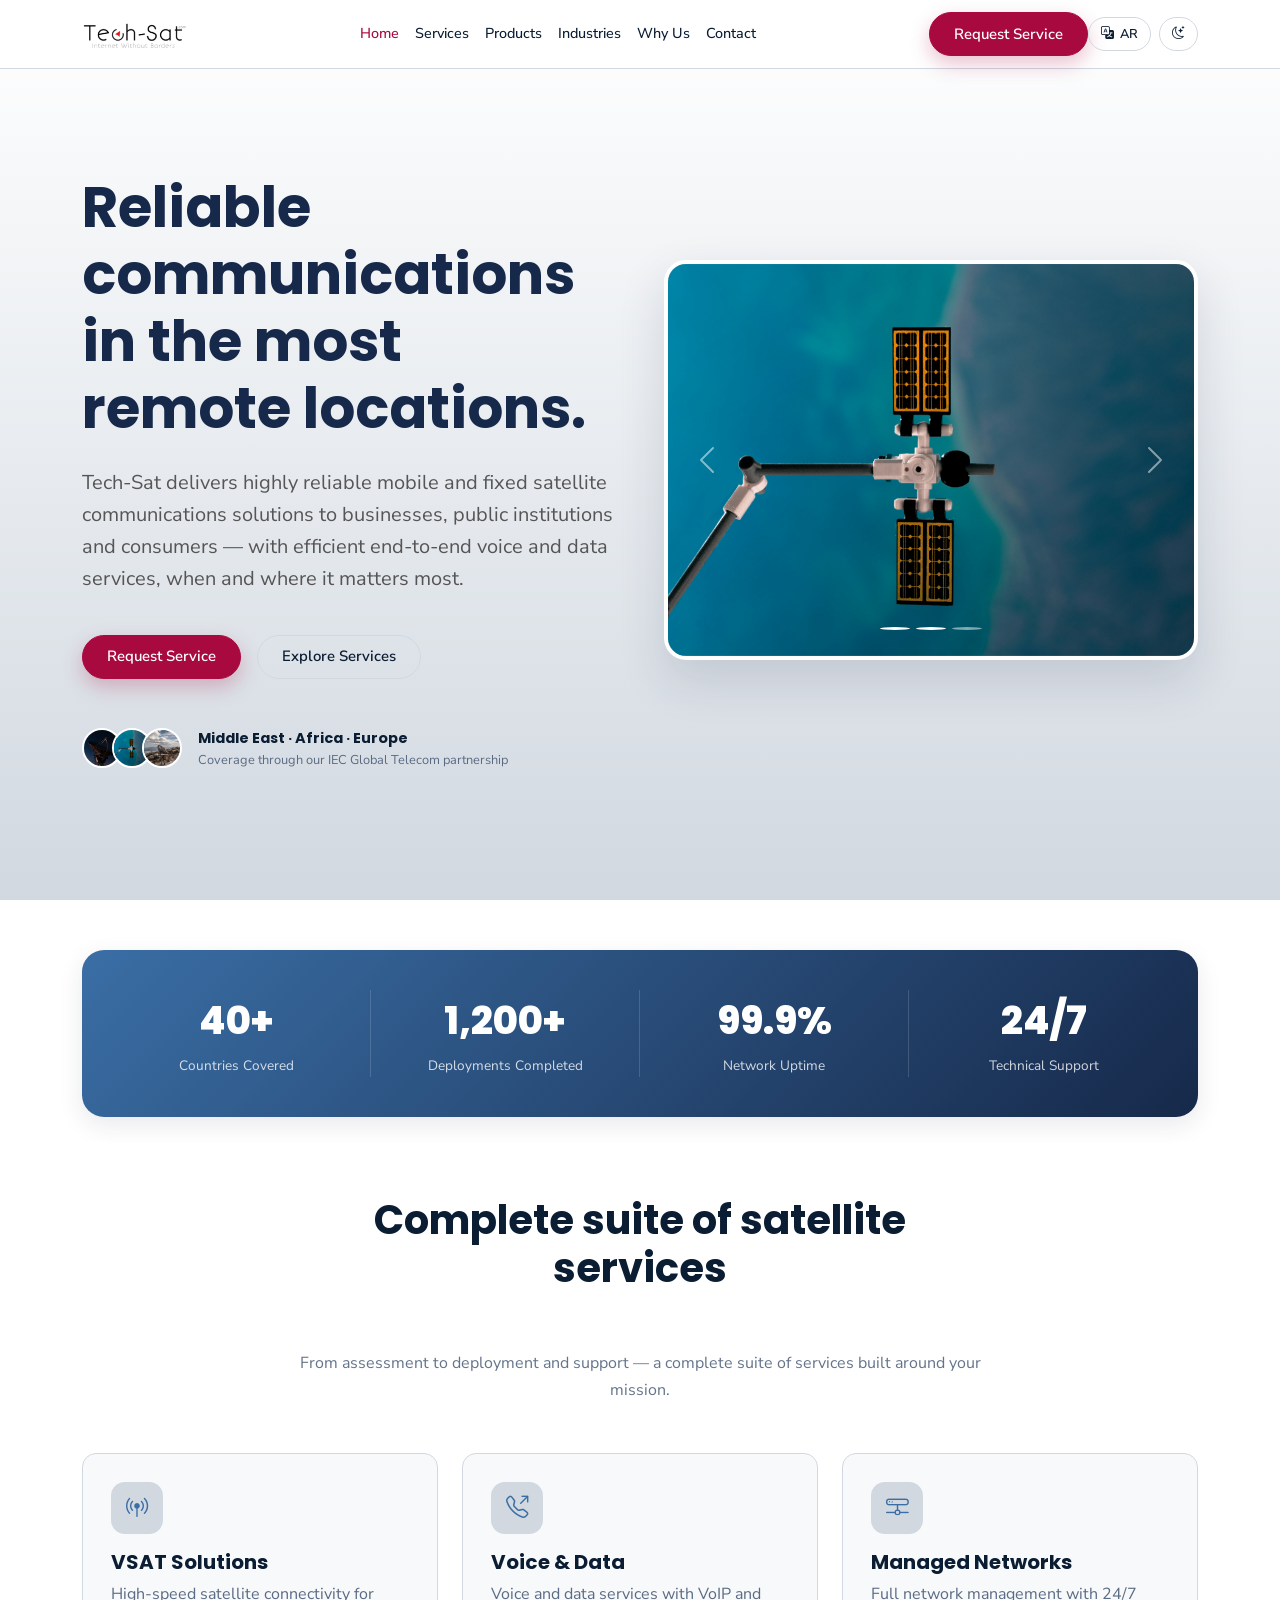
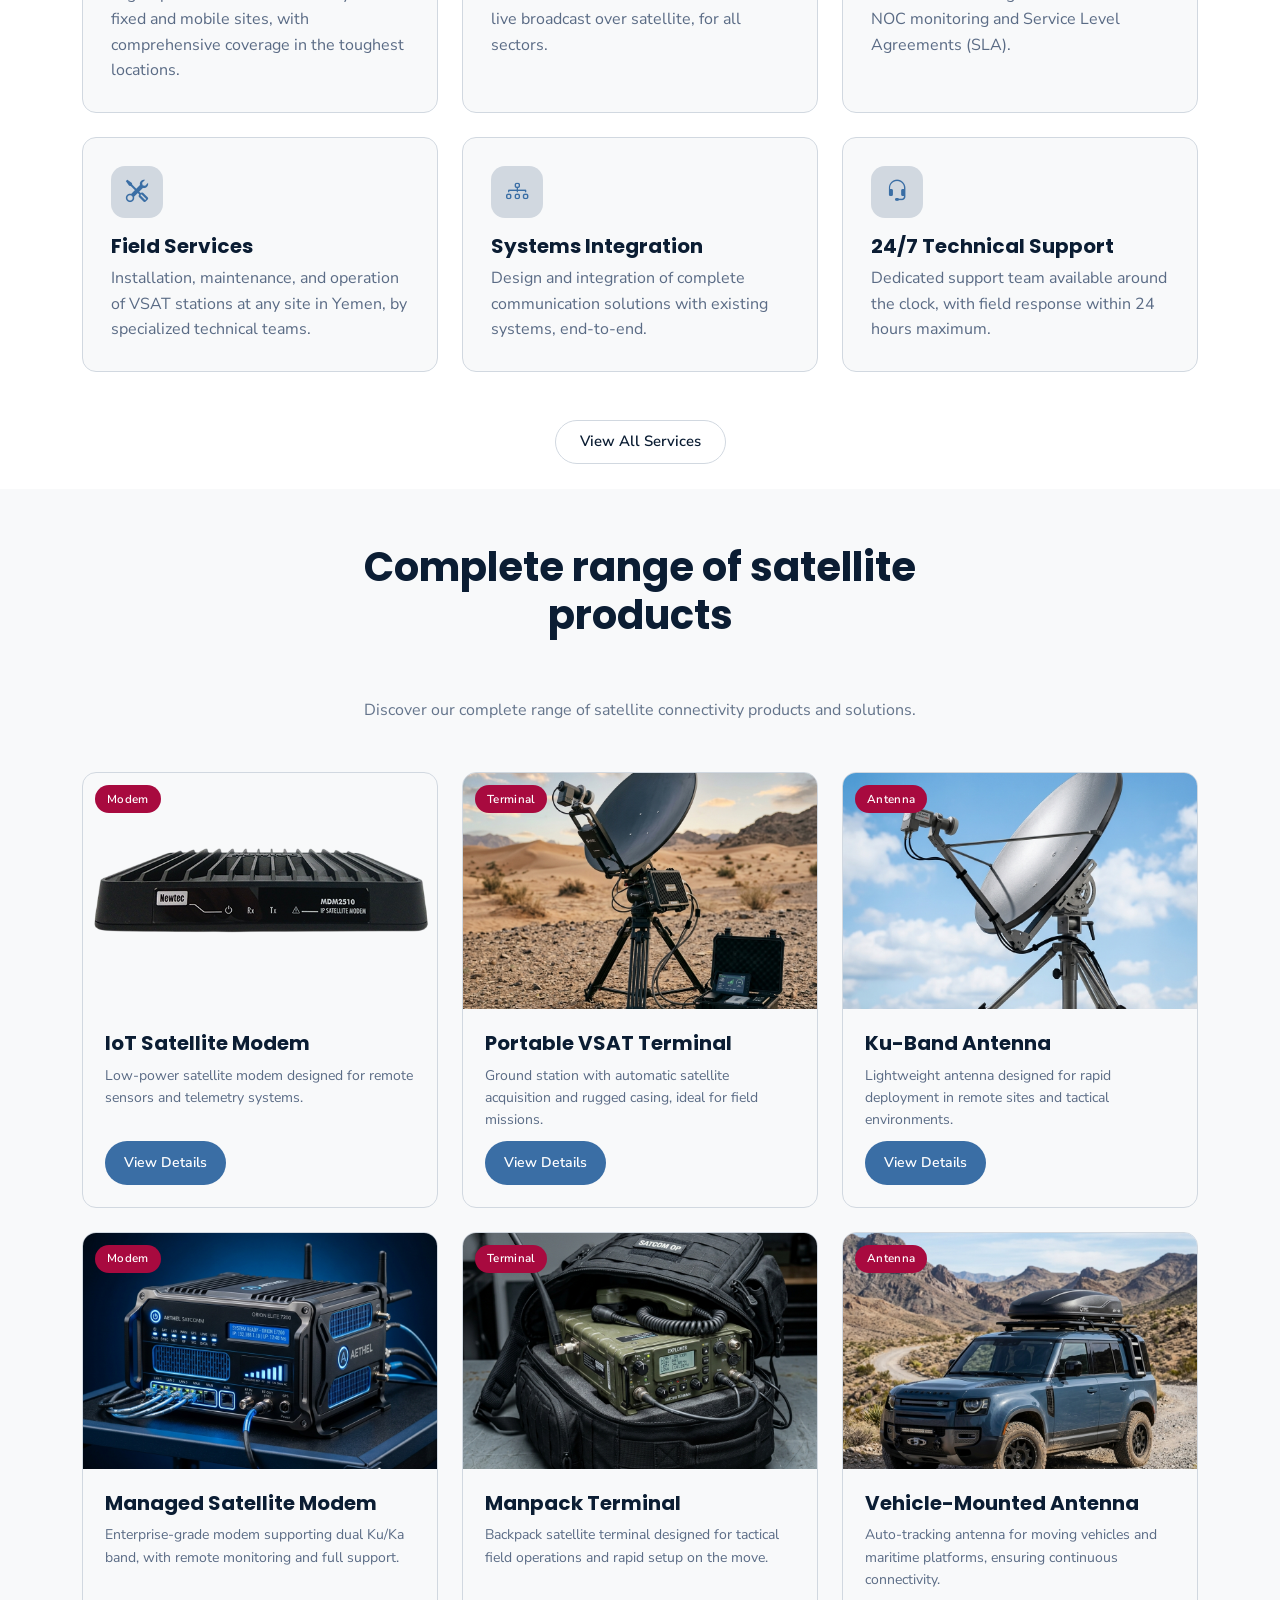
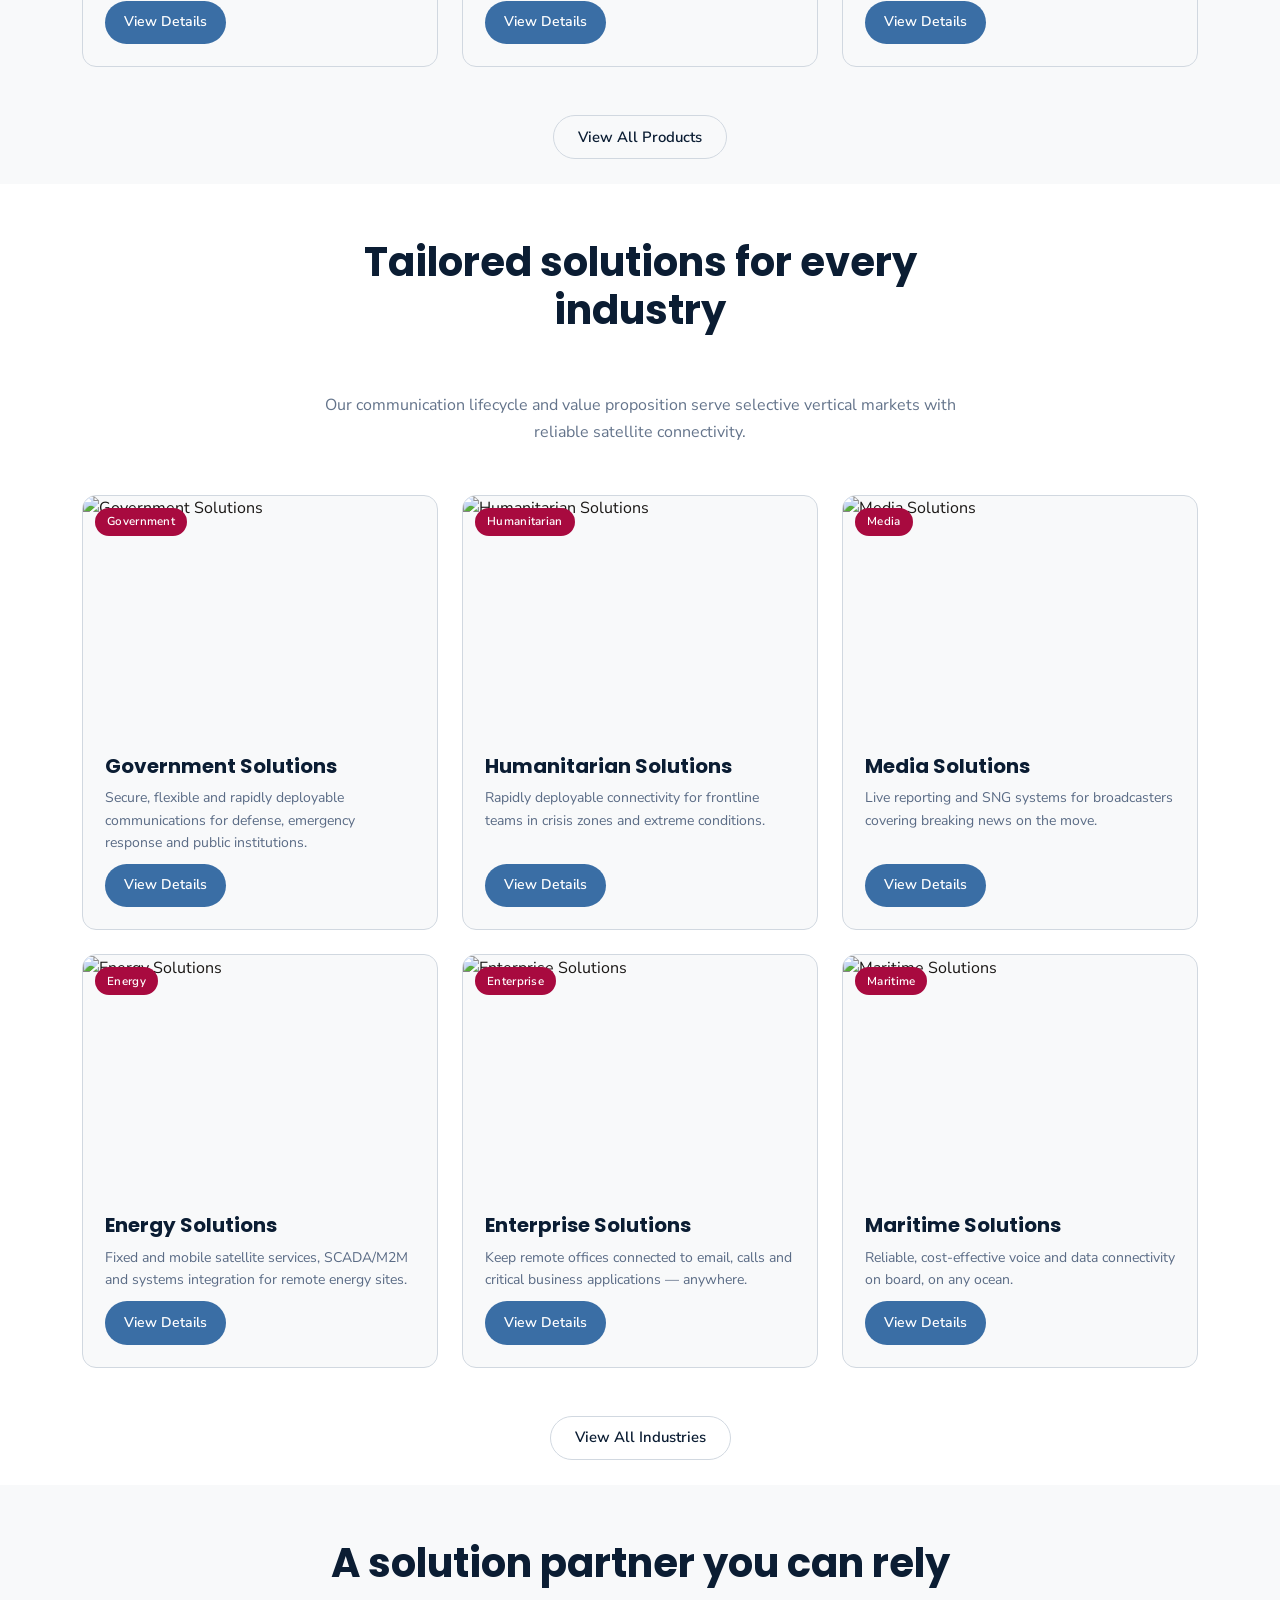
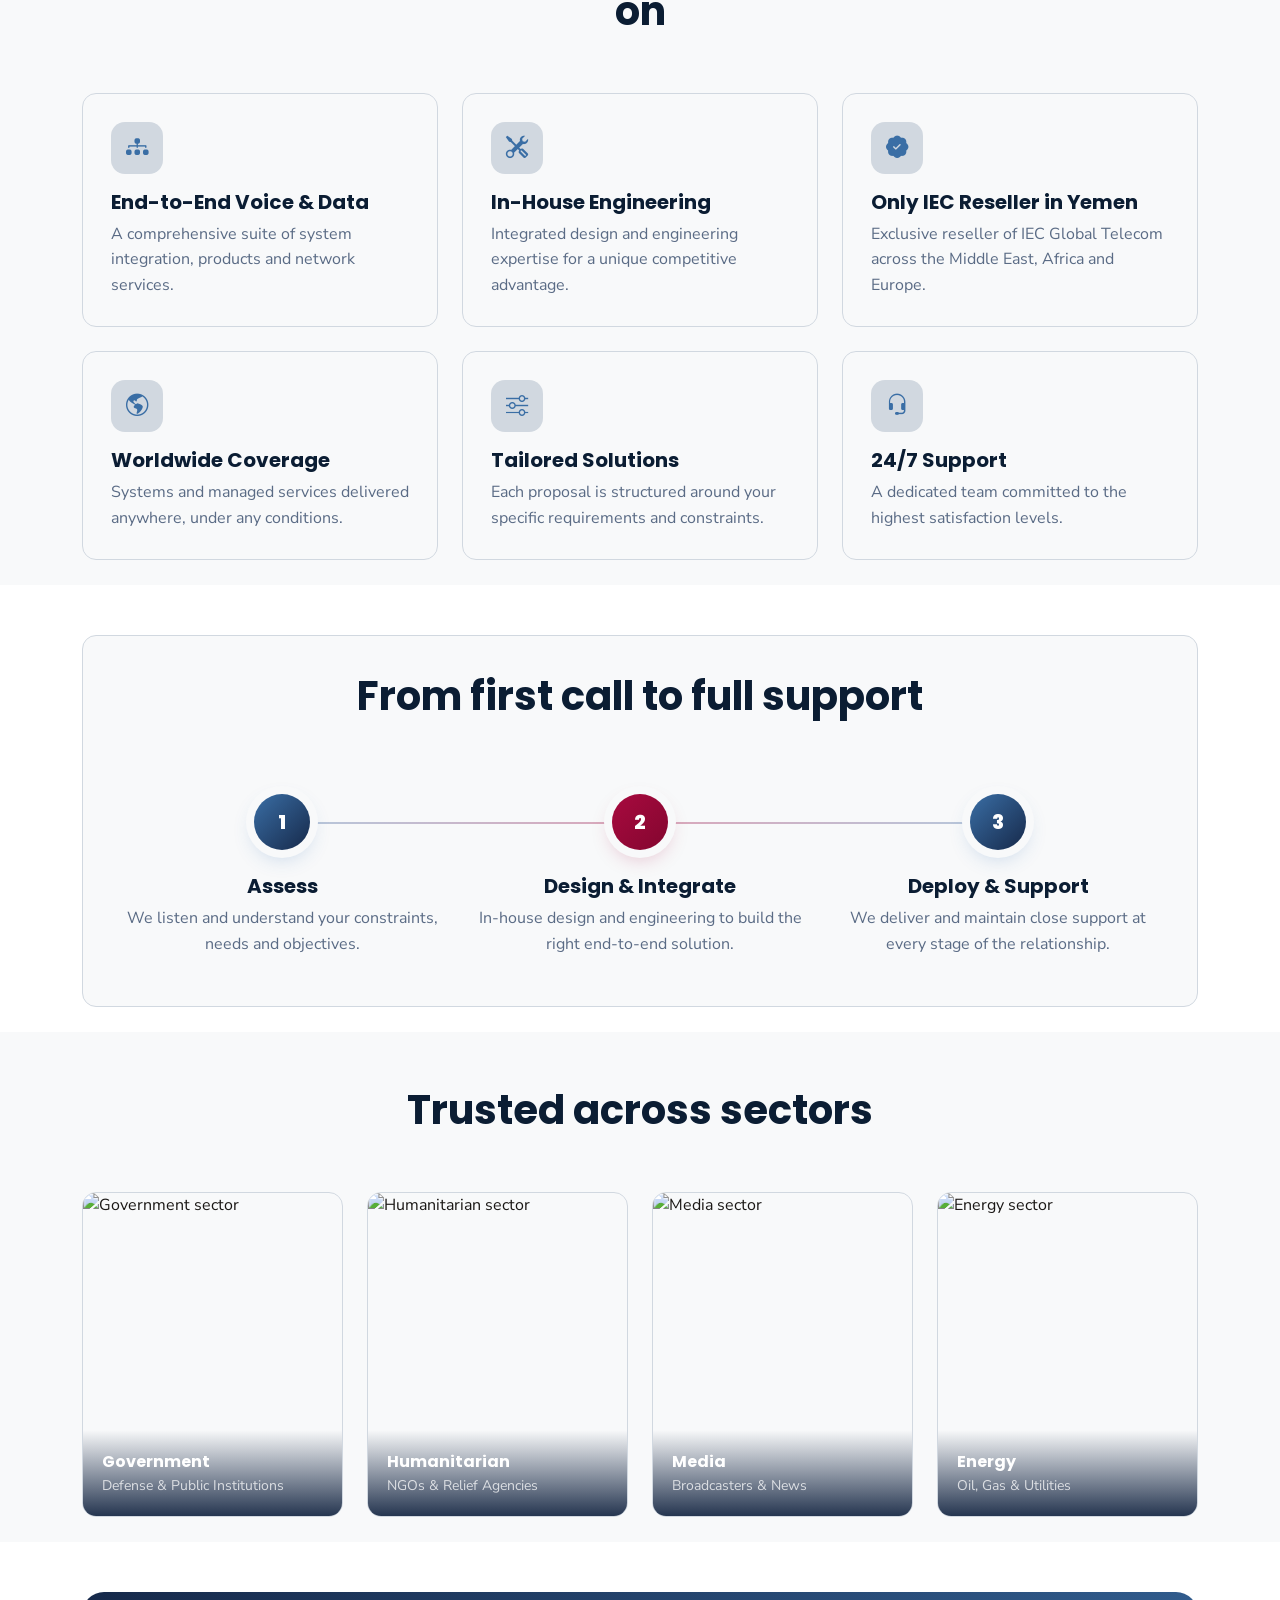
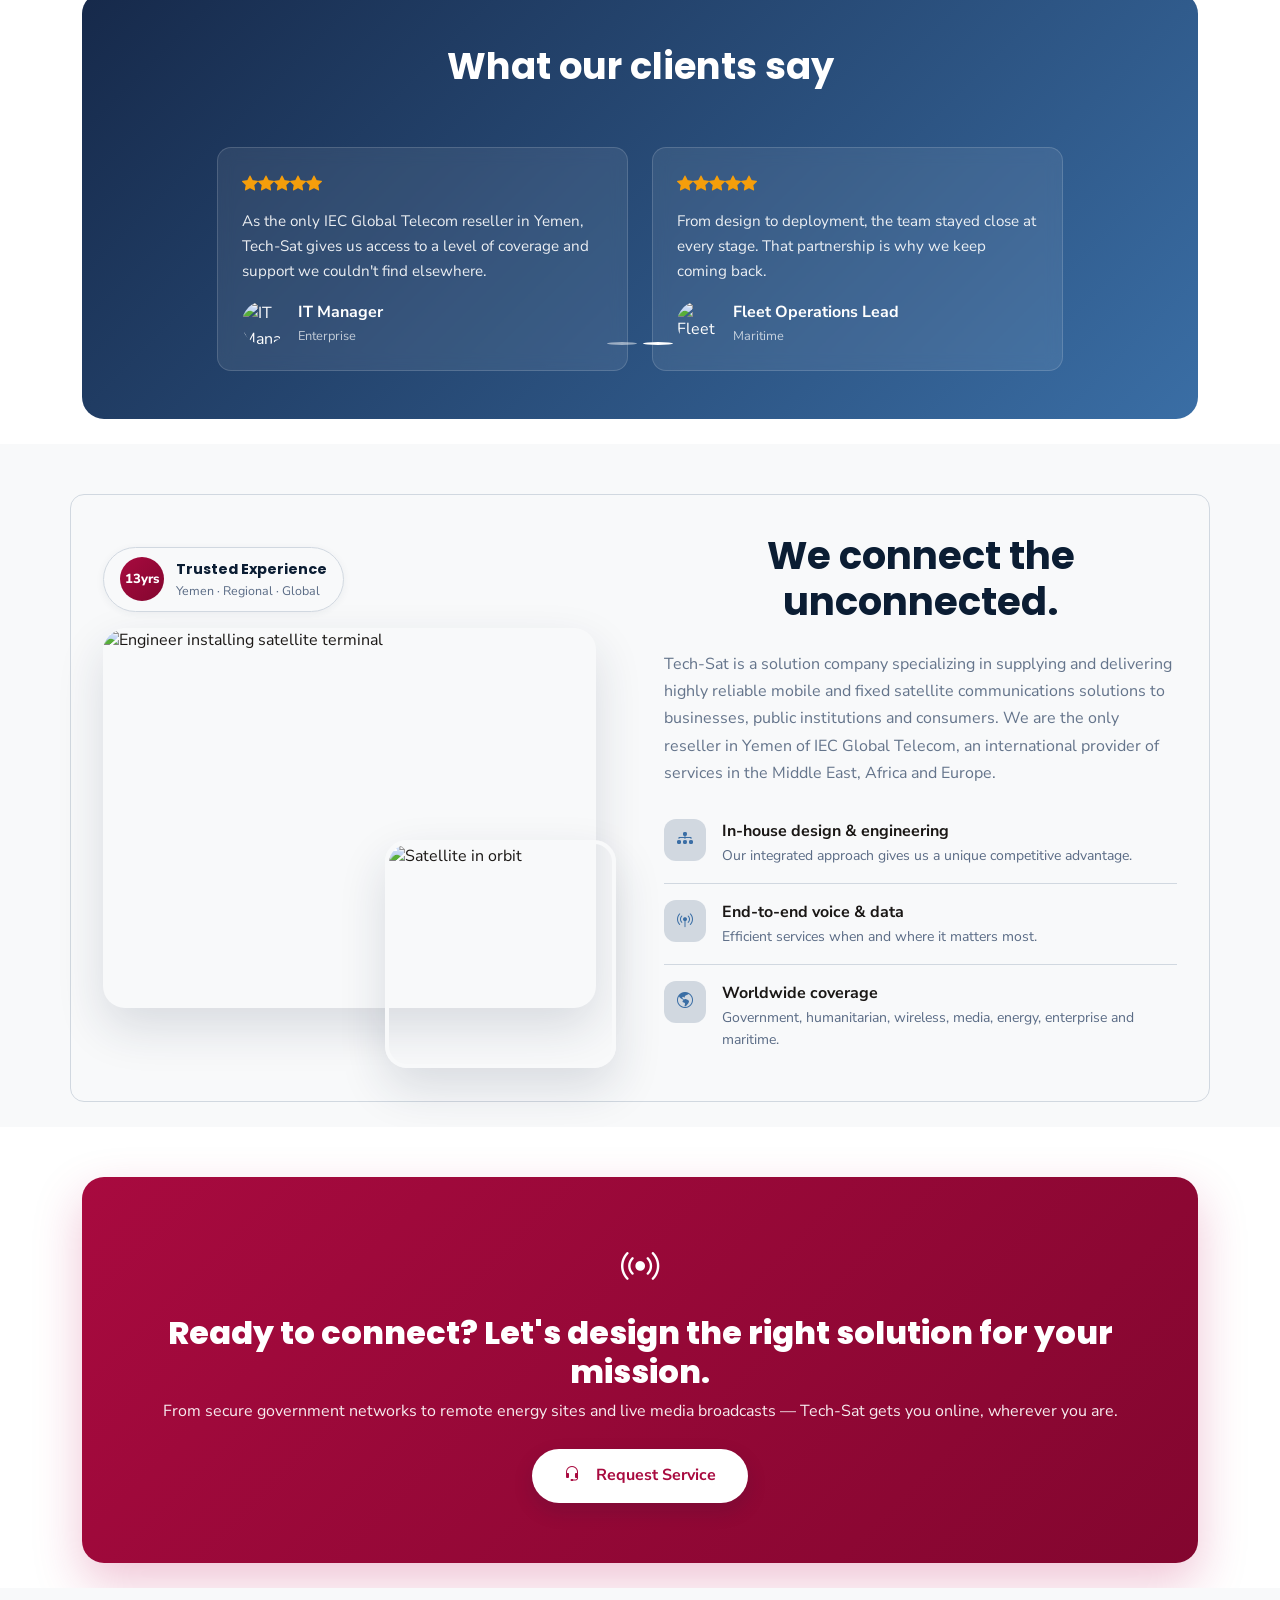
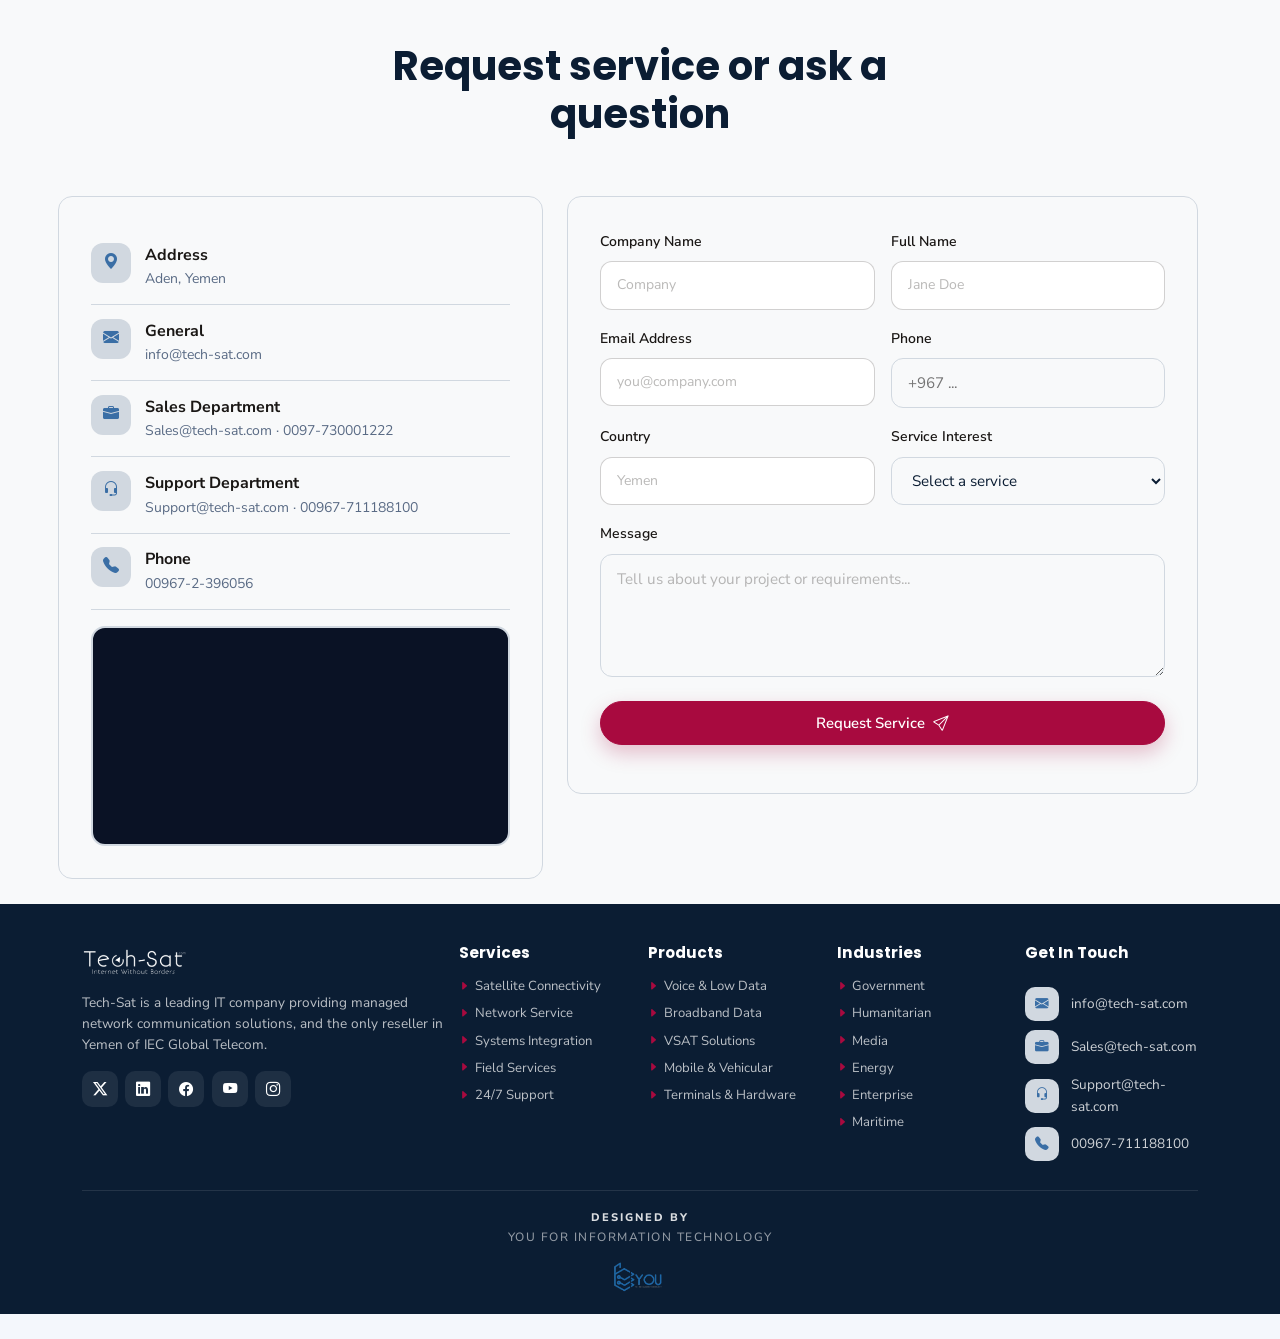
==== commit e1b7ad70: "refactor: remove world map section from index, update about hero" ====
--- a/index.html
+++ b/index.html
@@ -8,7 +8,6 @@
   <meta name="description"
     content="Tech-Sat delivers highly reliable mobile and fixed satellite communications solutions. Only reseller in Yemen of IEC Global Telecom.">
 
-  <link rel="preconnect" href="https://fonts.googleapis.com">
   <link rel="preconnect" href="https://fonts.gstatic.com" crossorigin>
   <link
     href="https://fonts.googleapis.com/css2?family=Poppins:wght@400;500;600;700;800&family=Nunito+Sans:wght@400;500;600;700&family=IBM+Plex+Sans+Arabic:wght@400;500;600;700&display=swap"
@@ -16,11 +15,11 @@
   <link href="assets/bootstrap.min.css" rel="stylesheet">
   <link rel="stylesheet" href="https://cdn.jsdelivr.net/npm/bootstrap-icons@1.11.3/font/bootstrap-icons.css">
   <link href="https://unpkg.com/aos@2.3.1/dist/aos.css" rel="stylesheet">
-  <!-- ✅ Shared design tokens (نفس بقية الصفحات) -->
+  <!-- ✅ Shared design tokens -->
   <link href="assets/css/palette.css" rel="stylesheet">
   <link href="assets/css/main.css" rel="stylesheet">
 
-  <!-- Leaflet Map -->
+  <!-- Leaflet Map (mini map only) -->
   <link rel="stylesheet" href="https://unpkg.com/leaflet@1.9.4/dist/leaflet.css" />
 
   <link rel="icon" type="image/x-icon" href="assets/satellite-dish.png">
@@ -74,9 +73,7 @@
     .section-pad { padding: 50px 0 25px 0; }
     section { position: relative; }
 
-    /* ---------- TOGGLES ---------- */
-
-/* ---------- SERVICE CARD (matches services.html / industries.html) ---------- */
+/* ---------- SERVICE CARD ---------- */
 .service-card {
   background: var(--clr-bg-alt);
   border: 1px solid var(--clr-border);
@@ -125,7 +122,7 @@
   align-items: center;
   justify-content: center;
   font-size: 1.5rem;
-box-shadow: 0 8px 20px rgba(168, 10, 63, 0.4);
+  box-shadow: 0 8px 20px rgba(168, 10, 63, 0.4);
   z-index: 2;
 }
 .service-card__tag {
@@ -621,8 +618,59 @@
       .mini-map { height: 180px; }
     }
 
-    /* ---------- FOOTER ---------- */
-        /* ---------- MOBILE STICKY ---------- */
+    /* ─── Custom Markers (mini map) ─── */
+    .custom-marker { position: relative; width: 24px; height: 24px; }
+    .custom-marker__ring {
+      position: absolute;
+      inset: 0;
+      border-radius: 50%;
+      background: rgba(168, 10, 63, 0.6);
+      animation: mapPulse 1.8s ease-out infinite;
+    }
+    .custom-marker__dot {
+      position: absolute;
+      top: 50%; left: 50%;
+      transform: translate(-50%, -50%);
+      width: 20px; height: 20px;
+      border-radius: 50%;
+      background: var(--ts-crimson);
+      border: 2px solid #fff;
+      box-shadow: 0 0 22px rgba(168, 10, 63, 1);
+    }
+    @keyframes mapPulse {
+      0%   { transform: scale(0.6); opacity: 0.9; }
+      100% { transform: scale(2.6); opacity: 0; }
+    }
+
+    /* ─── Leaflet Popup ─── */
+    .leaflet-popup-content-wrapper {
+      background: var(--ts-navy);
+      color: #fff;
+      border-radius: 12px;
+      border: 1px solid rgba(58, 110, 165, 0.5);
+      box-shadow: 0 10px 30px rgba(11, 29, 51, 0.4);
+    }
+    [data-theme="dark"] .leaflet-popup-content-wrapper {
+      background: #111C33;
+      border-color: rgba(58, 110, 165, 0.35);
+    }
+    .leaflet-popup-tip {
+      background: var(--ts-navy);
+      border: 1px solid rgba(58, 110, 165, 0.5);
+    }
+    [data-theme="dark"] .leaflet-popup-tip {
+      background: #111C33;
+      border-color: rgba(58, 110, 165, 0.35);
+    }
+    .leaflet-popup-close-button { color: var(--ts-light-blue) !important; }
+    .leaflet-popup-content {
+      margin: 14px 18px;
+      font-family: 'Poppins', sans-serif;
+      font-size: 13px;
+      line-height: 1.6;
+    }
+
+    /* ---------- MOBILE STICKY ---------- */
     .mobile-donate-bar {
       position: fixed;
       bottom: 0; left: 0; right: 0;
@@ -702,7 +750,8 @@
     [dir="rtl"] #scrollTop { right: auto; left: 24px; }
 
     .ts-util { display: flex; align-items: center; gap: .5rem; }
-      /* ═══════════════════════════════════════════════════════
+
+    /* ═══════════════════════════════════════════════════════
        CTA BUTTON — robust override
        ═══════════════════════════════════════════════════════ */
     .cta-banner .btn-cta,
@@ -734,37 +783,29 @@
     .btn-cta span {
       color: inherit !important;
     }
-        /* ═══════════════════════════════════════════════════════
+
+    /* ═══════════════════════════════════════════════════════
        HERO BUTTONS — unify outline with primary
        ═══════════════════════════════════════════════════════ */
     .btn-hw-primary,
     .btn-hw-outline {
-      /* Shape */
       border-radius: 999px !important;
       padding: .75rem 1.5rem !important;
-
-      /* Typography — نفس الخط والحجم */
       font-family: inherit !important;
       font-size: .93rem !important;
       font-weight: 600 !important;
       line-height: 1 !important;
       letter-spacing: normal !important;
-
-      /* Layout — نفس الارتفاع والمحاذاة */
       display: inline-flex !important;
       align-items: center !important;
       justify-content: center !important;
       gap: .5rem !important;
       min-height: 44px !important;
-
-      /* Reset */
       text-decoration: none !important;
       white-space: nowrap !important;
       cursor: pointer !important;
       transition: all .25s ease !important;
     }
-
-    /* ── Primary (filled crimson) ── */
     .btn-hw-primary {
       background: var(--ts-crimson) !important;
       color: #fff !important;
@@ -778,8 +819,6 @@
       transform: translateY(-2px) !important;
       box-shadow: 0 12px 26px rgba(168, 10, 63, .35) !important;
     }
-
-    /* ── Outline (transparent navy) ── */
     .btn-hw-outline {
       background: transparent !important;
       color: var(--ts-navy) !important;
@@ -792,8 +831,6 @@
       border-color: var(--ts-crimson) !important;
       transform: translateY(-2px) !important;
     }
-
-    /* ── Icons inherit color ── */
     .btn-hw-primary i,
     .btn-hw-outline i {
       color: inherit !important;
@@ -802,8 +839,6 @@
       display: inline-flex !important;
       align-items: center !important;
     }
-
-    /* ── Dark mode ── */
     [data-theme="dark"] .btn-hw-outline {
       color: #E6ECF5 !important;
       border-color: rgba(209, 216, 224, .35) !important;
@@ -812,8 +847,6 @@
       color: var(--ts-crimson) !important;
       border-color: var(--ts-crimson) !important;
     }
-
-    /* ── Mobile ── */
     @media (max-width: 576px) {
       .btn-hw-primary,
       .btn-hw-outline {
@@ -821,204 +854,14 @@
         justify-content: center !important;
       }
     }
-
-    /* ═══════════════════════════════════════════════════════
-       WORLD MAP — same styling as contact.html
-       ═══════════════════════════════════════════════════════ */
-    .map-wrapper {
-      background: var(--ts-navy);
-      border-radius: 16px;
-      padding: 24px;
-      box-shadow: 0 4px 20px rgba(11, 29, 51, 0.10);
-    }
-    [data-theme="dark"] .map-wrapper { background: #0F172A; }
-
-    .map-wrapper__head {
-      display: flex;
-      justify-content: space-between;
-      align-items: center;
-      margin-bottom: 18px;
-      color: #fff;
-      flex-wrap: wrap;
-      gap: 12px;
-    }
-    .map-wrapper__title {
-      font-size: 20px;
-      font-weight: 700;
-      color: #fff;
-      margin: 0;
-      display: inline-flex;
-      align-items: center;
-      gap: 10px;
-    }
-    .map-wrapper__title i { color: var(--ts-crimson); }
-    .map-wrapper__hint {
-      font-size: 12px;
-      color: var(--ts-light-blue);
-      opacity: 0.75;
-    }
-
-    #map {
-      width: 100%;
-      height: 520px;
-      border-radius: 12px;
-      border: 2px solid rgba(58, 110, 165, 0.3);
-      background: #0a1225;
-      z-index: 1;
-    }
-    @media (max-width: 768px) { #map { height: 400px; } }
-
-    /* ─── Custom Markers ─── */
-    .custom-marker { position: relative; width: 24px; height: 24px; }
-    .custom-marker__ring {
-      position: absolute;
-      inset: 0;
-      border-radius: 50%;
-      background: rgba(58, 110, 165, 0.6);
-      animation: mapPulse 1.8s ease-out infinite;
-    }
-    .custom-marker__dot {
-      position: absolute;
-      top: 50%; left: 50%;
-      transform: translate(-50%, -50%);
-      width: 14px; height: 14px;
-      border-radius: 50%;
-      background: var(--ts-blue);
-      border: 2px solid #fff;
-      box-shadow: 0 0 12px rgba(58, 110, 165, 0.9);
-    }
-    .custom-marker--hq .custom-marker__ring { background: rgba(209, 216, 224, 0.5); }
-    .custom-marker--hq .custom-marker__dot {
-      width: 20px; height: 20px;
-      background: var(--ts-light-blue);
-      box-shadow: 0 0 25px rgba(209, 216, 224, 1);
-    }
-    .custom-marker--branch .custom-marker__ring { background: rgba(255, 165, 0, 0.55); }
-    .custom-marker--branch .custom-marker__dot {
-      width: 18px; height: 18px;
-      background: #FFA500;
-      box-shadow: 0 0 18px rgba(255, 165, 0, 1);
-    }
-    .custom-marker--ourhq .custom-marker__ring { background: rgba(168, 10, 63, 0.6); }
-    .custom-marker--ourhq .custom-marker__dot {
-      width: 20px; height: 20px;
-      background: var(--ts-crimson);
-      box-shadow: 0 0 22px rgba(168, 10, 63, 1);
-    }
-    .custom-marker--hub .custom-marker__ring { background: rgba(58, 110, 165, 0.5); }
-
-    @keyframes mapPulse {
-      0%   { transform: scale(0.6); opacity: 0.9; }
-      100% { transform: scale(2.6); opacity: 0; }
-    }
-
-    /* ─── Popup ─── */
-    .leaflet-popup-content-wrapper {
-      background: var(--ts-navy);
-      color: #fff;
-      border-radius: 12px;
-      border: 1px solid rgba(58, 110, 165, 0.5);
-      box-shadow: 0 10px 30px rgba(11, 29, 51, 0.4);
-    }
-    [data-theme="dark"] .leaflet-popup-content-wrapper {
-      background: #111C33;
-      border-color: rgba(58, 110, 165, 0.35);
-    }
-    .leaflet-popup-tip {
-      background: var(--ts-navy);
-      border: 1px solid rgba(58, 110, 165, 0.5);
-    }
-    [data-theme="dark"] .leaflet-popup-tip {
-      background: #111C33;
-      border-color: rgba(58, 110, 165, 0.35);
-    }
-    .leaflet-popup-close-button { color: var(--ts-light-blue) !important; }
-    .leaflet-popup-content {
-      margin: 14px 18px;
-      font-family: 'Poppins', sans-serif;
-      font-size: 13px;
-      line-height: 1.6;
-    }
-    [dir="rtl"] .leaflet-popup-content { direction: rtl; text-align: right; }
-    [dir="ltr"] .leaflet-popup-content { direction: ltr; text-align: left; }
-
-    .map-popup__title {
-      font-weight: 800;
-      font-size: 14px;
-      color: #fff;
-      margin-bottom: 6px;
-      line-height: 1.3;
-    }
-    .map-popup__country {
-      display: inline-block;
-      font-size: 10px;
-      font-weight: 700;
-      text-transform: uppercase;
-      letter-spacing: 1px;
-      color: var(--ts-crimson);
-      margin-bottom: 6px;
-    }
-    .map-popup__desc {
-      font-size: 12.5px;
-      color: var(--ts-light-blue);
-      line-height: 1.65;
-      opacity: 0.9;
-      white-space: normal;
-    }
-    .map-popup__desc a { color: var(--ts-crimson); text-decoration: none; }
-    .map-popup__desc a:hover { text-decoration: underline; }
-    .map-popup__badge {
-      display: inline-block;
-      margin-top: 10px;
-      padding: 4px 12px;
-      font-size: 10px;
-      font-weight: 800;
-      border-radius: 999px;
-      letter-spacing: .4px;
-    }
-    .map-popup__badge--hq      { background: var(--ts-light-blue); color: var(--ts-navy); }
-    .map-popup__badge--branch  { background: #FFA500; color: #0B1D33; }
-    .map-popup__badge--ourhq   { background: var(--ts-crimson); color: #fff; }
-
-    /* ─── Zoom + Attribution ─── */
-    .leaflet-control-zoom a {
-      background: var(--ts-navy) !important;
-      color: #fff !important;
-      border: 1px solid rgba(58, 110, 165, 0.5) !important;
-    }
-    .leaflet-control-zoom a:hover { background: var(--ts-blue) !important; }
-    [data-theme="dark"] .leaflet-control-zoom a {
-      background: #111C33 !important;
-      border-color: rgba(58, 110, 165, 0.35) !important;
-    }
-    .leaflet-control-attribution {
-      background: rgba(11, 29, 51, 0.85) !important;
-      color: var(--ts-light-blue) !important;
-      font-size: 10px !important;
-    }
-    .leaflet-control-attribution a { color: var(--ts-blue) !important; }
-
-    .supply-line-tooltip {
-      background: transparent !important;
-      border: none !important;
-      box-shadow: none !important;
-      color: #FFA500 !important;
-      font-weight: 800;
-      font-size: 11px;
-      text-shadow: 0 0 10px rgba(0,0,0,.6);
-    }
-    .supply-line-tooltip::before { display: none !important; }
   </style>
 </head>
 
 <body>
 
-  <!-- NAVBAR -->
   <div id="navbar-root"></div>
 
-  <!-- ============================================
-     01 · HERO
-============================================ -->
+  <!-- HERO -->
   <header class="hero" id="home">
     <div class="container position-relative">
       <div class="row align-items-center g-5">
@@ -1039,8 +882,8 @@
             most.
           </p>
           <div class="d-flex flex-wrap gap-3 mt-4">
-            <a href="contact.html" class="btn-hw-primary" data-en="Request Service" data-ar="اطلب الخدمة">
-              Request Service <i class="bi bi-arrow-right"></i>
+            <a href="contact.html" class="btn-hw-primary" data-en="Request Service" data-ar="اطلب منتج">
+              Request product <i class="bi bi-arrow-right"></i>
             </a>
             <a href="services.html" class="btn-hw-outline" data-en="Explore Services" data-ar="استكشف الخدمات">
               <i class="bi bi-grid-1x2"></i> Explore Services
@@ -1097,9 +940,7 @@
     </div>
   </header>
 
-  <!-- ============================================
-     02 · PERFORMANCE STATS
-============================================ -->
+  <!-- STATS -->
   <section class="section-pad" id="impact">
     <div class="container">
       <div class="stats-band" data-aos="zoom-in">
@@ -1126,9 +967,7 @@
     </div>
   </section>
 
-  <!-- ============================================
-     03 · SERVICES — real services from services.html
-============================================ -->
+  <!-- SERVICES -->
   <section class="section-pad" id="services">
     <div class="container">
       <div class="text-center mx-auto mb-5" style="max-width:700px;" data-aos="fade-up">
@@ -1226,9 +1065,7 @@
     </div>
   </section>
 
-  <!-- ============================================
-     04 · PRODUCTS — real products from products.html
-============================================ -->
+  <!-- PRODUCTS -->
   <section class="section-pad bg-white" id="products">
     <div class="container">
       <div class="text-center mx-auto mb-5" style="max-width:700px;" data-aos="fade-up">
@@ -1244,7 +1081,6 @@
       </div>
       <div class="row g-4">
 
-        <!-- IoT Modem -->
         <div class="col-md-6 col-lg-4" data-aos="fade-up">
           <div class="cause-card">
             <div class="cause-img">
@@ -1268,7 +1104,6 @@
           </div>
         </div>
 
-        <!-- VSAT Portable -->
         <div class="col-md-6 col-lg-4" data-aos="fade-up" data-aos-delay="100">
           <div class="cause-card">
             <div class="cause-img">
@@ -1292,7 +1127,6 @@
           </div>
         </div>
 
-        <!-- Ku-Band Antenna -->
         <div class="col-md-6 col-lg-4" data-aos="fade-up" data-aos-delay="200">
           <div class="cause-card">
             <div class="cause-img">
@@ -1316,7 +1150,6 @@
           </div>
         </div>
 
-        <!-- Managed Modem -->
         <div class="col-md-6 col-lg-4" data-aos="fade-up">
           <div class="cause-card">
             <div class="cause-img">
@@ -1340,7 +1173,6 @@
           </div>
         </div>
 
-        <!-- Manpack -->
         <div class="col-md-6 col-lg-4" data-aos="fade-up" data-aos-delay="100">
           <div class="cause-card">
             <div class="cause-img">
@@ -1364,7 +1196,6 @@
           </div>
         </div>
 
-        <!-- Vehicle Antenna -->
         <div class="col-md-6 col-lg-4" data-aos="fade-up" data-aos-delay="200">
           <div class="cause-card">
             <div class="cause-img">
@@ -1398,9 +1229,7 @@
     </div>
   </section>
 
-  <!-- ============================================
-     05 · INDUSTRIES — real industries from industries.html
-============================================ -->
+  <!-- INDUSTRIES -->
   <section class="section-pad" id="industries">
     <div class="container">
       <div class="text-center mx-auto mb-5" style="max-width:640px;" data-aos="fade-up">
@@ -1416,7 +1245,6 @@
       </div>
       <div class="row g-4">
 
-        <!-- Government -->
         <div class="col-md-6 col-lg-4" data-aos="fade-up">
           <div class="cause-card">
             <div class="cause-img">
@@ -1440,7 +1268,6 @@
           </div>
         </div>
 
-        <!-- Humanitarian -->
         <div class="col-md-6 col-lg-4" data-aos="fade-up" data-aos-delay="100">
           <div class="cause-card">
             <div class="cause-img">
@@ -1464,7 +1291,6 @@
           </div>
         </div>
 
-        <!-- Media -->
         <div class="col-md-6 col-lg-4" data-aos="fade-up" data-aos-delay="200">
           <div class="cause-card">
             <div class="cause-img">
@@ -1488,7 +1314,6 @@
           </div>
         </div>
 
-        <!-- Energy -->
         <div class="col-md-6 col-lg-4" data-aos="fade-up">
           <div class="cause-card">
             <div class="cause-img">
@@ -1512,7 +1337,6 @@
           </div>
         </div>
 
-        <!-- Enterprise -->
         <div class="col-md-6 col-lg-4" data-aos="fade-up" data-aos-delay="100">
           <div class="cause-card">
             <div class="cause-img">
@@ -1536,7 +1360,6 @@
           </div>
         </div>
 
-        <!-- Maritime -->
         <div class="col-md-6 col-lg-4" data-aos="fade-up" data-aos-delay="200">
           <div class="cause-card">
             <div class="cause-img">
@@ -1570,9 +1393,7 @@
     </div>
   </section>
 
-  <!-- ============================================
-     06 · WHY TECH-SAT
-============================================ -->
+  <!-- WHY TECH-SAT -->
   <section class="section-pad bg-white" id="why">
     <div class="container">
       <div class="text-center mx-auto mb-5" style="max-width:640px;" data-aos="fade-up">
@@ -1646,9 +1467,7 @@
     </div>
   </section>
 
-  <!-- ============================================
-     07 · HOW WE WORK
-============================================ -->
+  <!-- HOW WE WORK -->
   <section class="section-pad" id="how">
     <div class="container">
       <div class="contact-card">
@@ -1689,9 +1508,7 @@
     </div>
   </section>
 
-  <!-- ============================================
-     08 · CLIENTS
-============================================ -->
+  <!-- CLIENTS -->
   <section class="section-pad bg-white" id="clients">
     <div class="container">
       <div class="text-center mx-auto mb-5" style="max-width:640px;" data-aos="fade-up">
@@ -1751,9 +1568,7 @@
     </div>
   </section>
 
-  <!-- ============================================
-     09 · TESTIMONIALS
-============================================ -->
+  <!-- TESTIMONIALS -->
   <section class="section-pad" id="testimonials">
     <div class="container">
       <div class="testi-section p-4 p-md-5" data-aos="zoom-in">
@@ -1882,9 +1697,7 @@
     </div>
   </section>
 
-  <!-- ============================================
-     10 · ABOUT / CORPORATE
-============================================ -->
+  <!-- ABOUT / CORPORATE -->
   <section class="section-pad bg-white" id="about">
     <div class="container contact-card about-card">
       <div class="row align-items-center g-5">
@@ -1951,9 +1764,7 @@
     </div>
   </section>
 
-  <!-- ============================================
-     CTA BANNER
-============================================ -->
+  <!-- CTA BANNER -->
   <section class="section-pad" id="cta">
     <div class="container">
       <div class="cta-banner" data-aos="zoom-in">
@@ -1971,9 +1782,7 @@
     </div>
   </section>
 
-  <!-- ============================================
-     CONTACT
-============================================ -->
+  <!-- CONTACT -->
   <section class="section-pad bg-white" id="contact">
     <div class="container">
       <div class="text-center mx-auto mb-5" style="max-width:640px;" data-aos="fade-up">
@@ -2014,7 +1823,7 @@
             </div>
           </div>
 
-          <!-- MINI MAP — location preview -->
+          <!-- MINI MAP -->
           <div id="miniMap" class="mini-map" aria-label="Tech-Sat headquarters location"></div>
         </div>
         <div class="col-lg-7" data-aos="fade-left">
@@ -2089,9 +1898,7 @@
     </div>
   </section>
 
-  <!-- ============================================
-     FOOTER
-============================================ -->
+  <!-- FOOTER -->
   <div id="footer-root"></div>
 
   <!-- MOBILE STICKY -->
@@ -2108,14 +1915,11 @@
   <script src="assets/vendor/bootstrap/js/bootstrap.bundle.min.js"></script>
   <script src="assets/vendor/aos/aos.js"></script>
 
-  <!-- Leaflet JS -->
+  <!-- Leaflet JS (mini map only) -->
   <script src="https://unpkg.com/leaflet@1.9.4/dist/leaflet.js"></script>
 
   <!-- Shared navbar + footer -->
   <script src="assets/js/navbar-footer.js"></script>
-
-  <!-- Map script -->
-  <script src="assets/js/map.js"></script>
 
   <script>
     (function () {
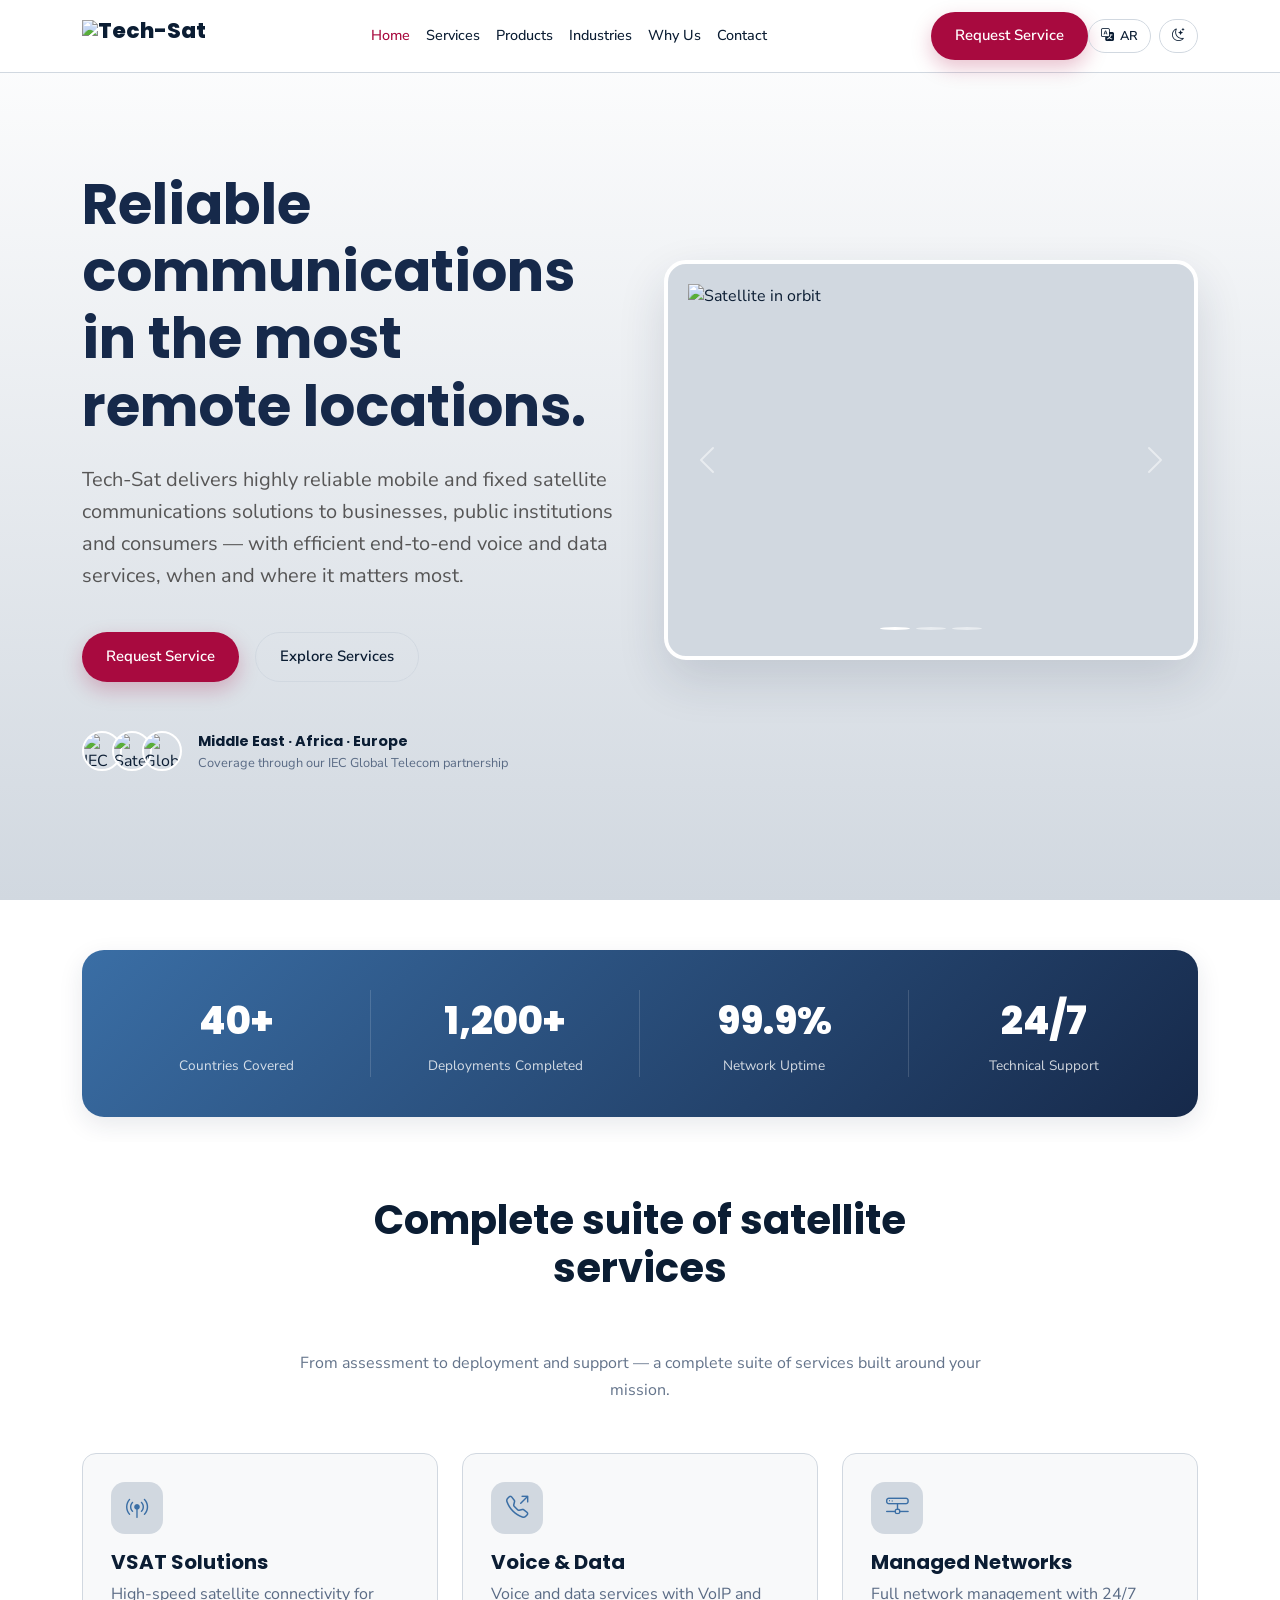
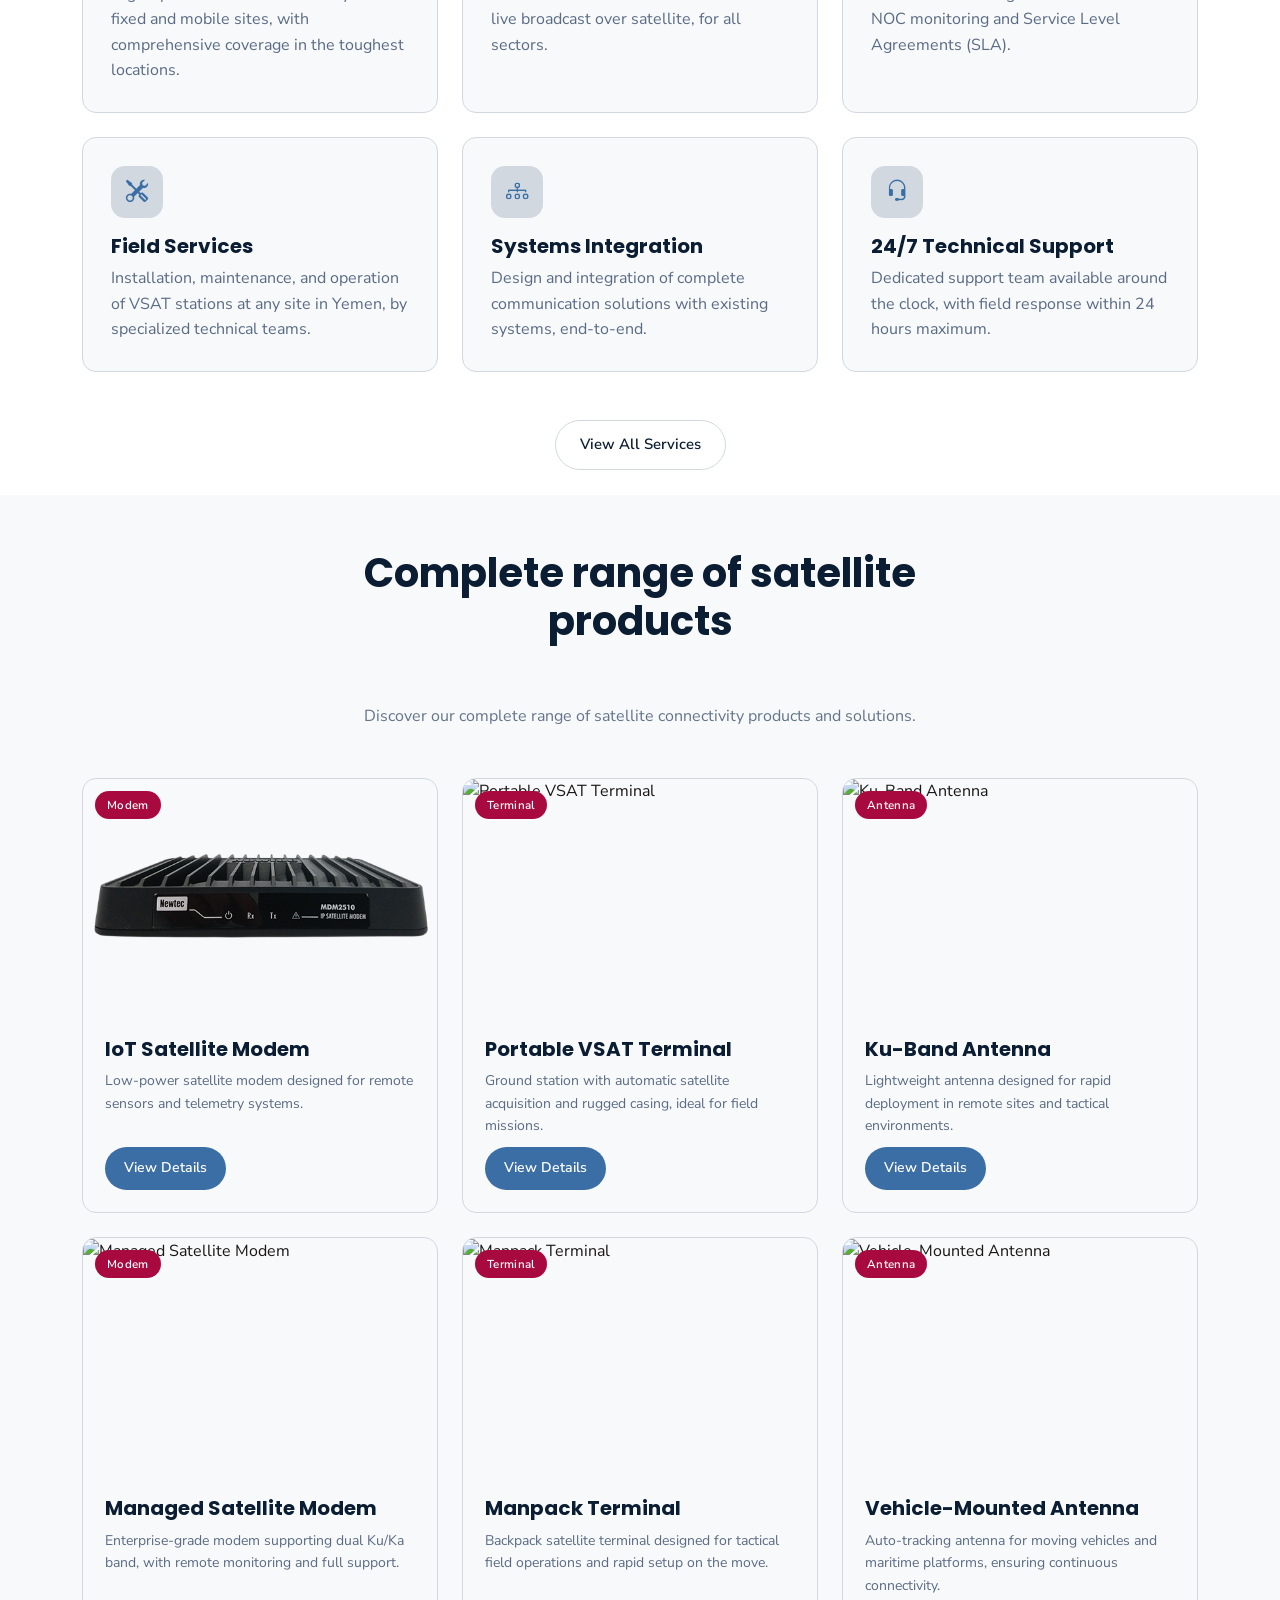
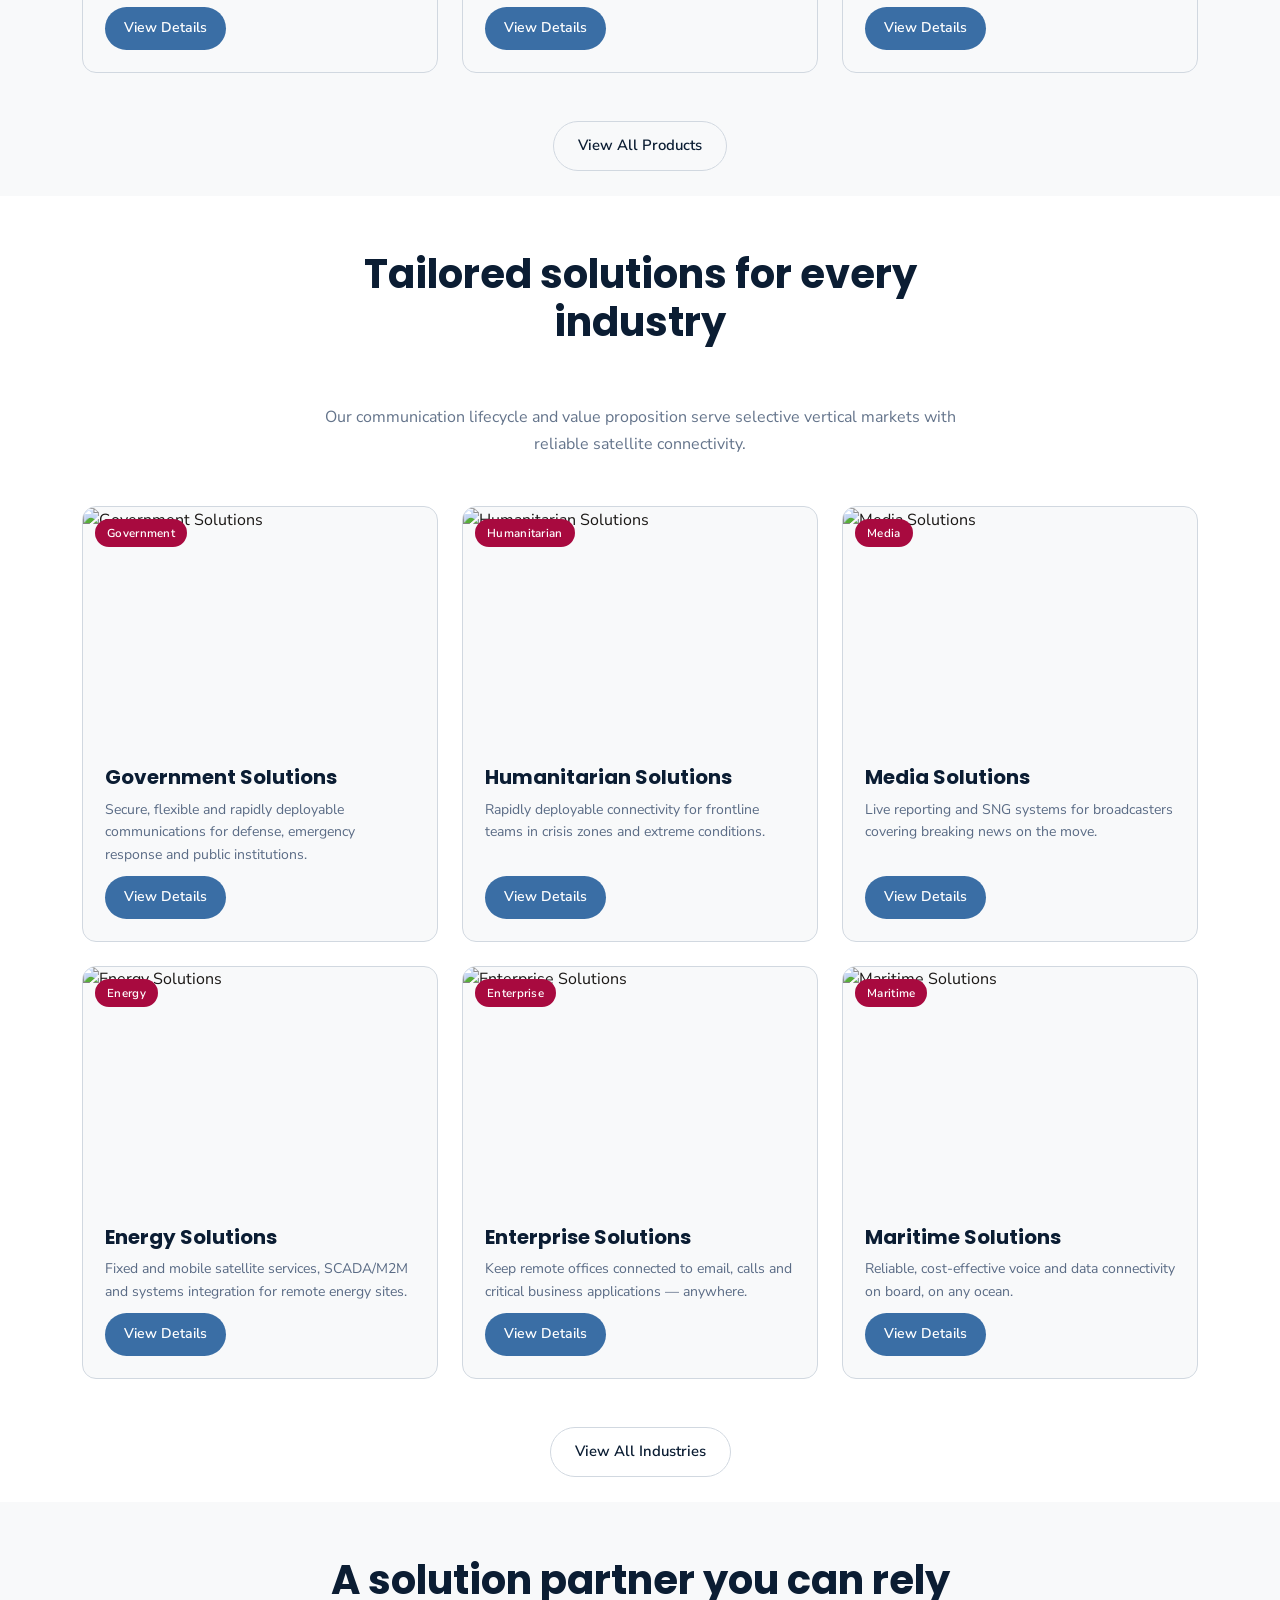
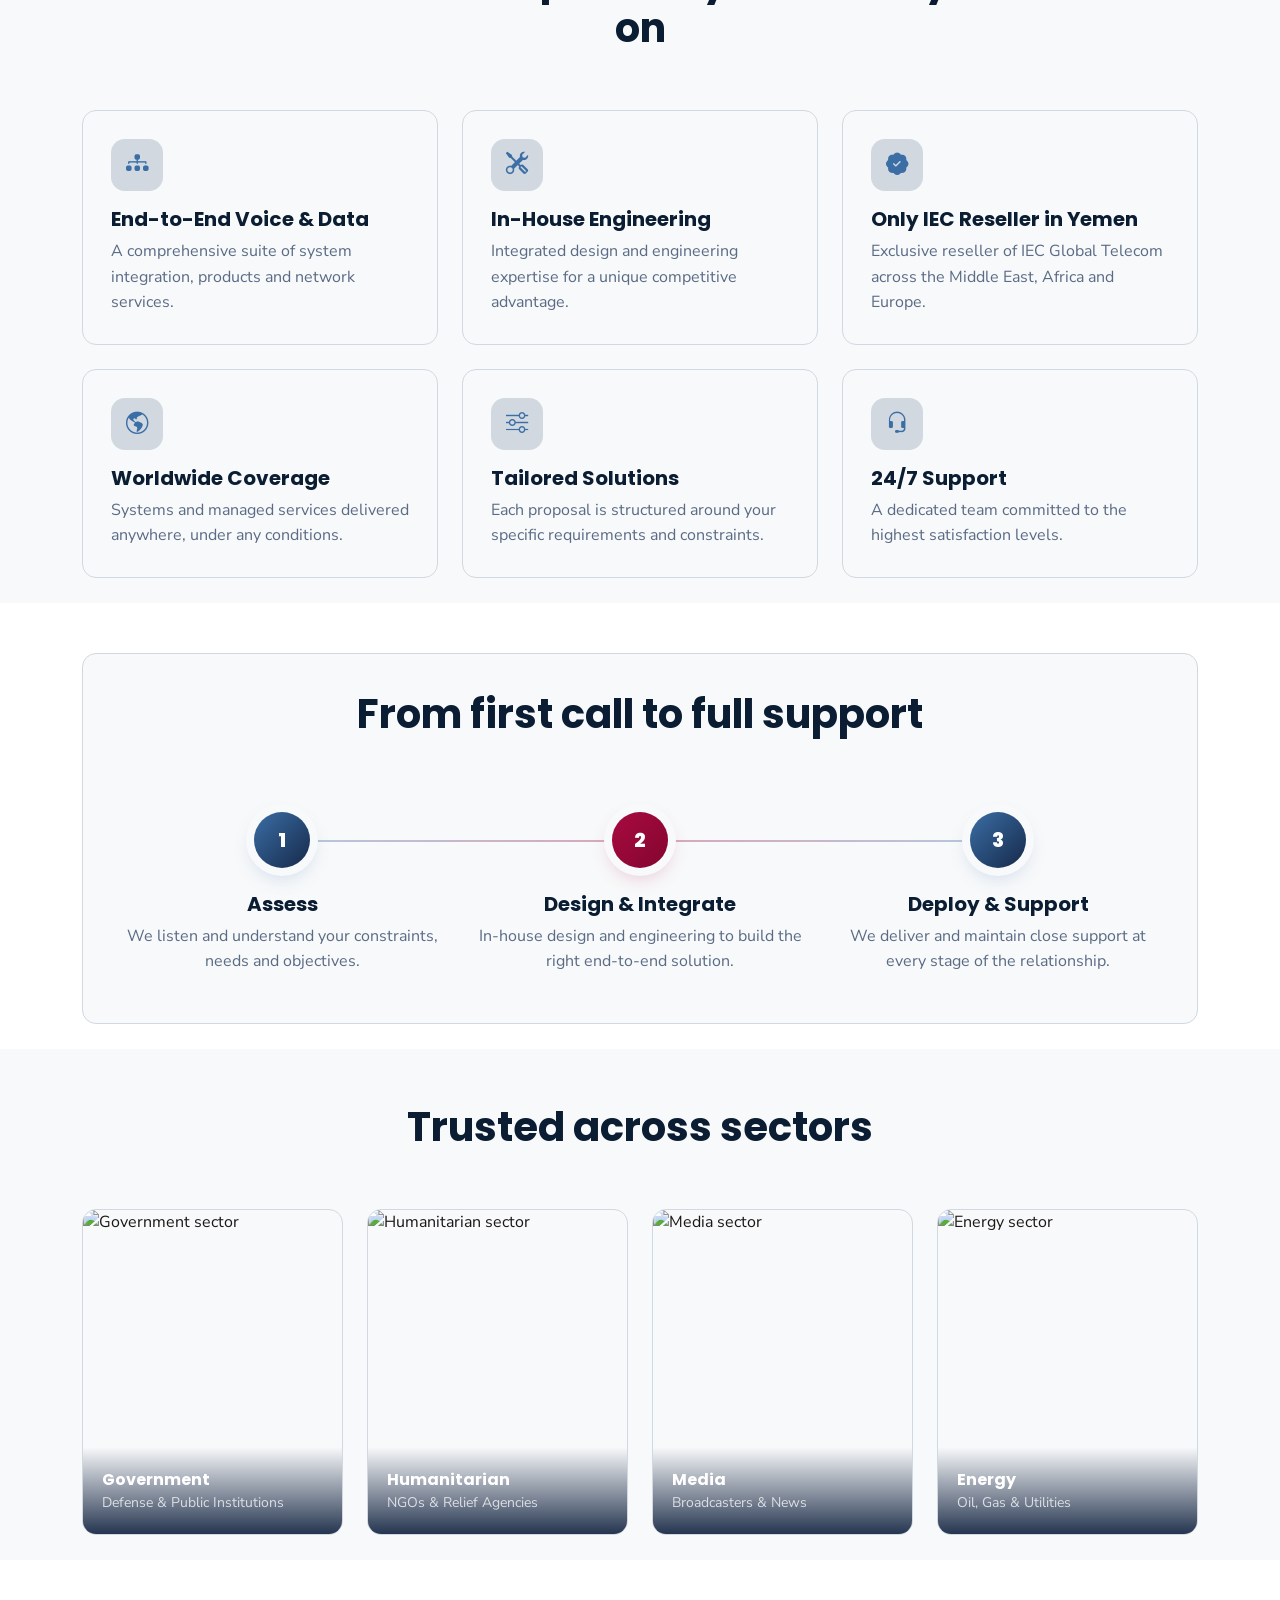
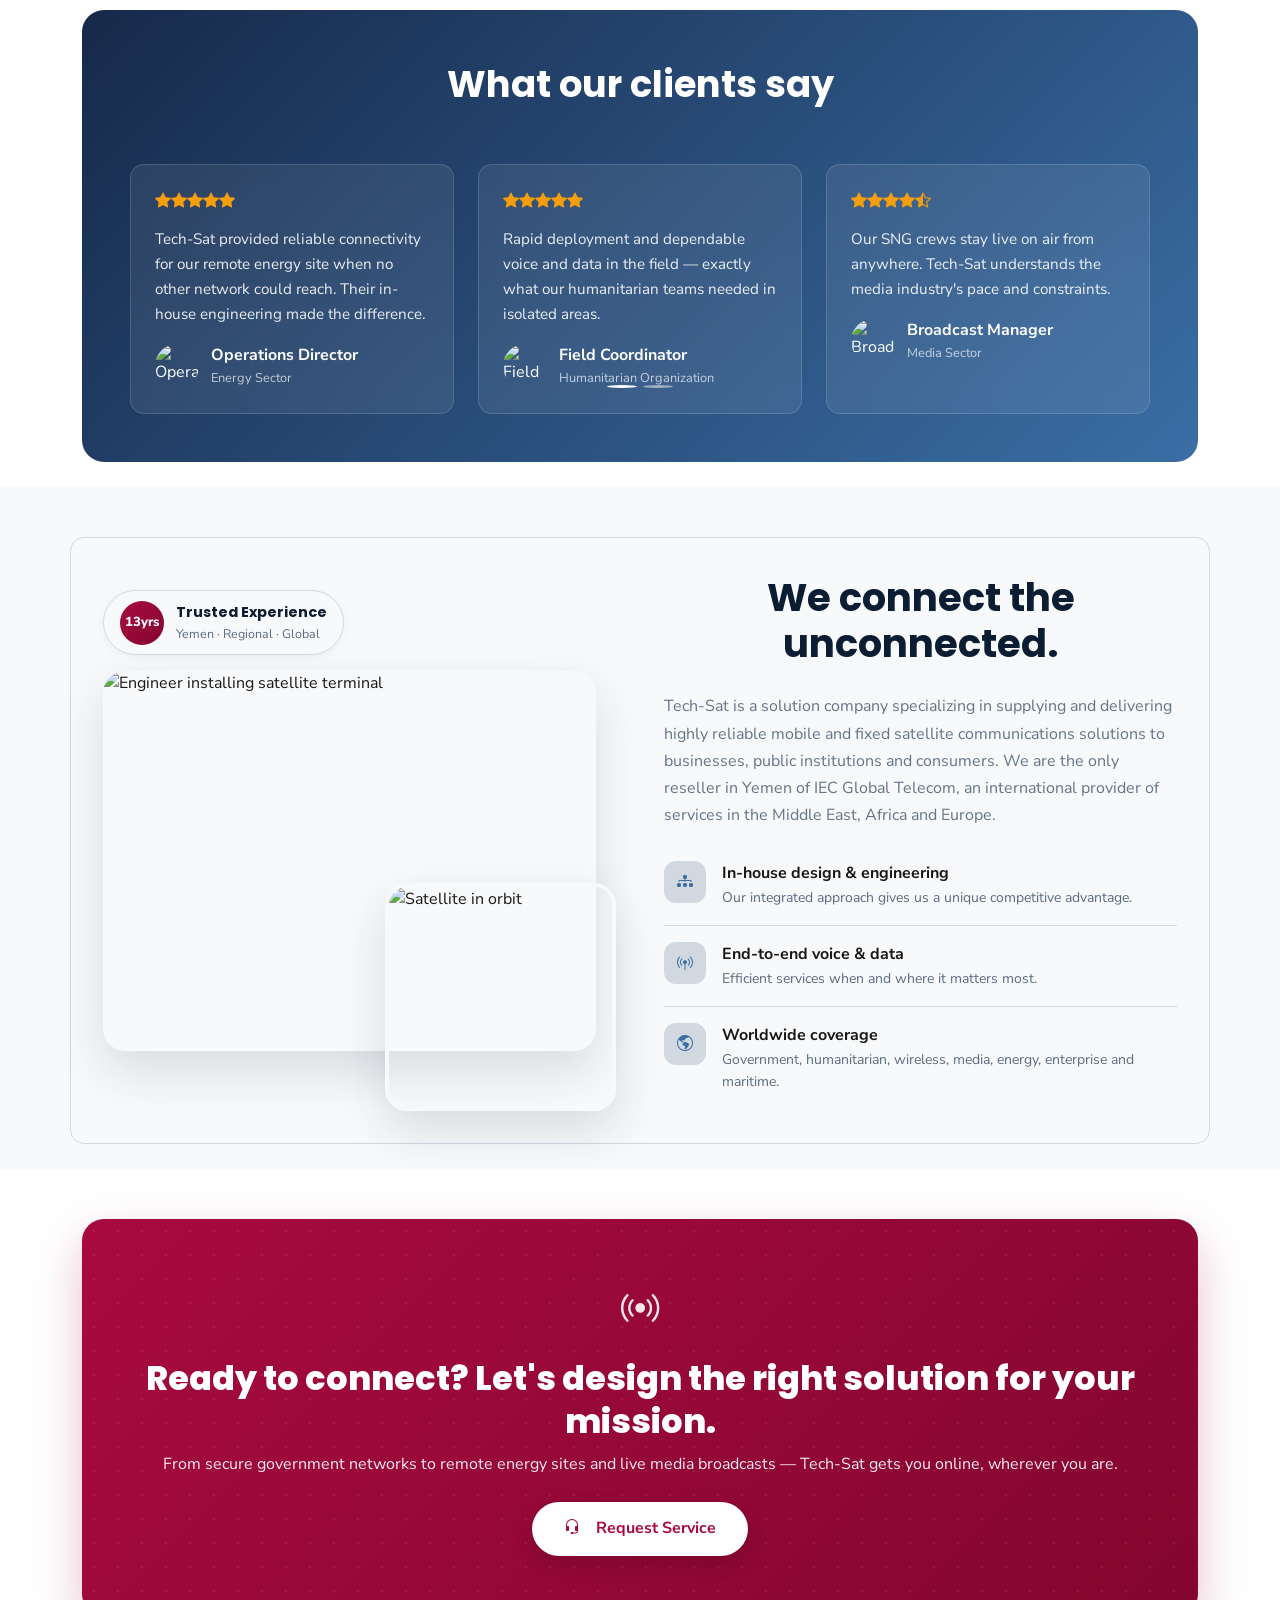
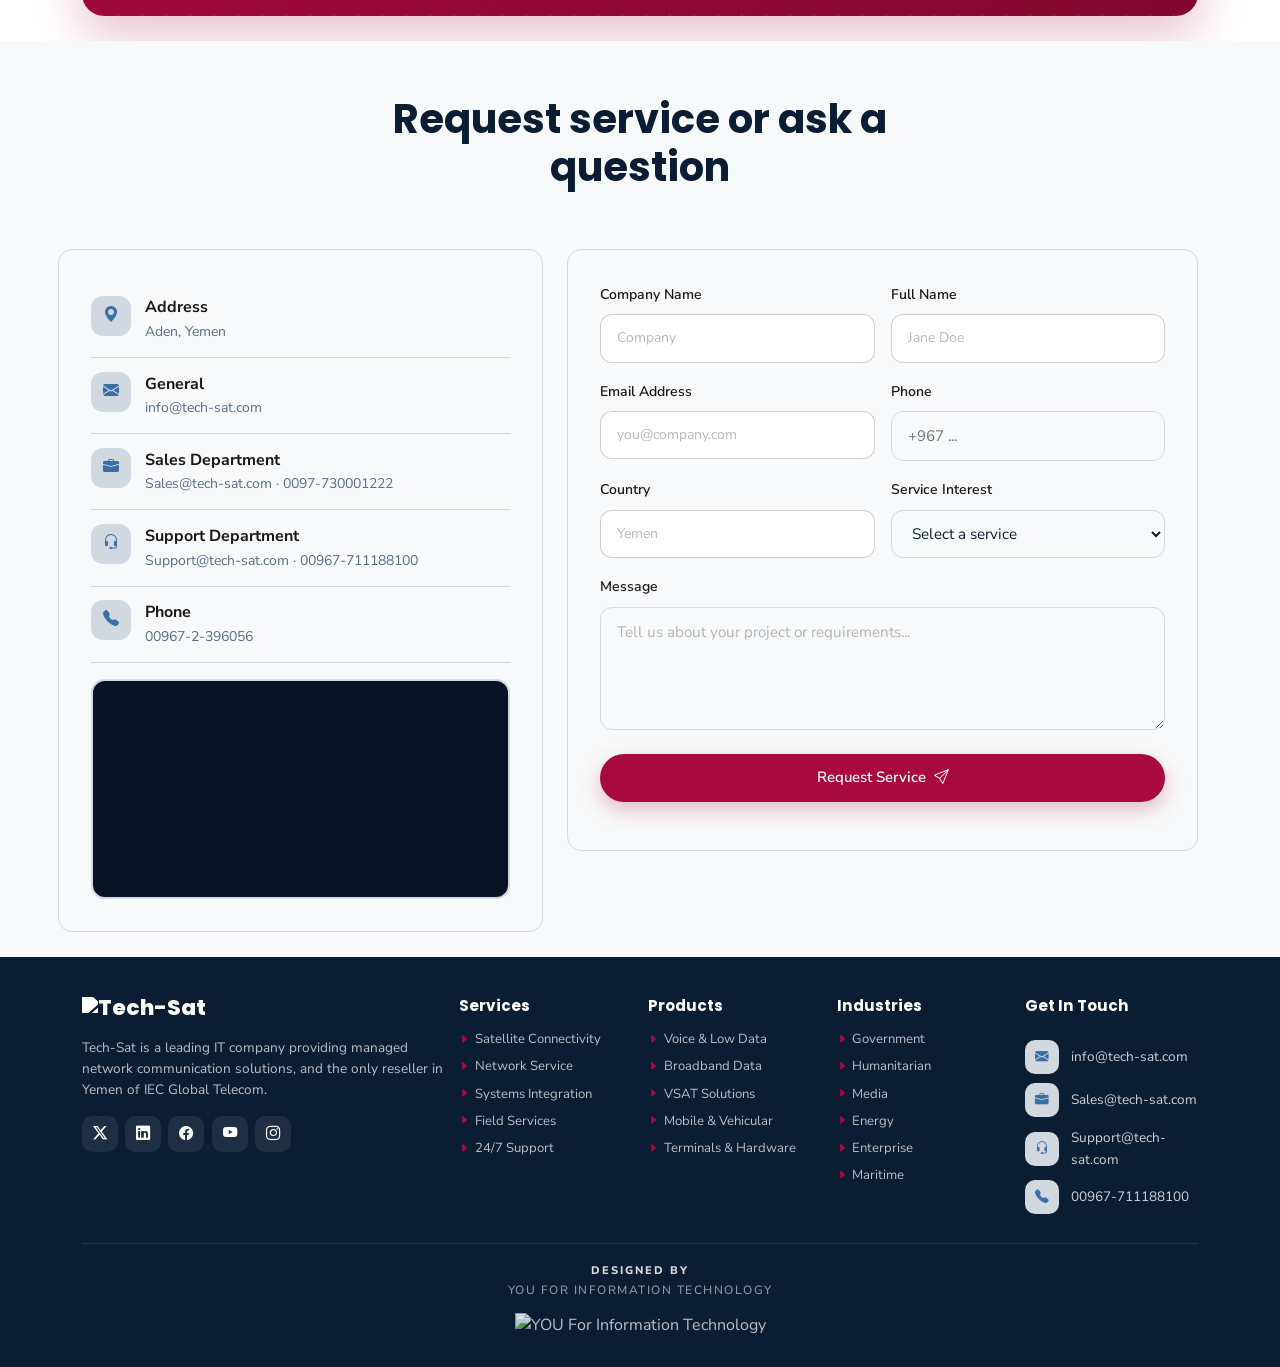
==== commit 39916fc0: "restructure folder" ====
--- a/index.html
+++ b/index.html
@@ -18,843 +18,13 @@
   <!-- ✅ Shared design tokens -->
   <link href="assets/css/palette.css" rel="stylesheet">
   <link href="assets/css/main.css" rel="stylesheet">
+<link href="assets/css/pages/home.css" rel="stylesheet">
 
   <!-- Leaflet Map (mini map only) -->
   <link rel="stylesheet" href="https://unpkg.com/leaflet@1.9.4/dist/leaflet.css" />
 
   <link rel="icon" type="image/x-icon" href="assets/satellite-dish.png">
-  <style>
-    /* لا نعيد تعريف --ts-* — تأتي من palette.css */
-    :root {
-      --clr-primary: var(--ts-blue);
-      --clr-primary-dark: var(--ts-navy);
-      --clr-accent: var(--ts-crimson);
-      --clr-accent-dark: var(--ts-crimson-dark);
-      --clr-bg: #F4F7FC;
-      --clr-bg-alt: var(--palette-white);
-      --clr-text: var(--ts-navy);
-      --clr-text-muted: #5A6B85;
-      --clr-border: var(--ts-light-blue);
-
-      --shadow-sm: 0 2px 8px rgba(26, 43, 71, .06);
-      --shadow-md: 0 8px 24px rgba(26, 43, 71, .10);
-      --shadow-lg: 0 20px 48px rgba(26, 43, 71, .14);
-      --radius: 14px;
-      --radius-lg: 22px;
-    }
-
-    [data-theme="dark"] {
-      --clr-bg: #0F172A;
-      --clr-bg-alt: #111C33;
-      --clr-text: #E6ECF5;
-      --clr-text-muted: #94A3B8;
-      --clr-border: #1E293B;
-    }
-
-    * { box-sizing: border-box; }
-    html { scroll-behavior: smooth; }
-
-    body {
-      background: var(--clr-bg);
-      color: var(--clr-text);
-      font-family: 'Nunito Sans', 'Poppins', system-ui, sans-serif;
-      margin: 0;
-      line-height: 1.6;
-    }
-
-    h1, h2, h3, h4, h5, h6, .font-display {
-      font-family: 'Poppins', 'IBM Plex Sans Arabic', sans-serif;
-      color: var(--clr-text);
-      font-weight: 700;
-    }
-
-    .text-muted { color: var(--clr-text-muted) !important; }
-    .bg-white { background: var(--clr-bg-alt) !important; }
-    .section-pad { padding: 50px 0 25px 0; }
-    section { position: relative; }
-
-/* ---------- SERVICE CARD ---------- */
-.service-card {
-  background: var(--clr-bg-alt);
-  border: 1px solid var(--clr-border);
-  border-radius: 16px;
-  overflow: hidden;
-  height: 100%;
-  display: flex;
-  flex-direction: column;
-  transition: all .3s ease;
-  box-shadow: 0 4px 20px rgba(11,29,51,0.04);
-  text-decoration: none;
-  color: inherit;
-}
-.service-card:hover {
-  transform: translateY(-6px);
-  border-color: var(--clr-primary);
-  box-shadow: 0 20px 40px rgba(11,29,51,0.1);
-  color: inherit;
-}
-.service-card__image {
-  position: relative;
-  height: 220px;
-  overflow: hidden;
-  background: linear-gradient(135deg, var(--ts-blue-dark) 0%, #0d1a2d 100%);
-}
-.service-card__image img {
-  width: 100%; height: 100%;
-  object-fit: cover; object-position: center;
-  transition: transform .5s ease;
-}
-.service-card:hover .service-card__image img { transform: scale(1.08); }
-.service-card__image::after {
-  content: ''; position: absolute; inset: 0;
-  background: linear-gradient(180deg, rgba(11,29,51,0) 40%, rgba(11,29,51,0.55) 100%);
-  pointer-events: none;
-}
-.service-card__icon-overlay {
-  position: absolute;
-  bottom: 16px;
-  inset-inline-start: 16px;
-  width: 52px; height: 52px;
-  border-radius: 14px;
-  background: var(--ts-pink);
-  color: #fff;
-  display: inline-flex;
-  align-items: center;
-  justify-content: center;
-  font-size: 1.5rem;
-  box-shadow: 0 8px 20px rgba(168, 10, 63, 0.4);
-  z-index: 2;
-}
-.service-card__tag {
-  position: absolute;
-  top: 14px;
-  inset-inline-end: 14px;
-  background: rgba(255,255,255,.92);
-  backdrop-filter: blur(8px);
-  color: var(--ts-blue-dark);
-  padding: 4px 14px;
-  border-radius: 999px;
-  font-size: 11px;
-  font-weight: 800;
-  letter-spacing: .5px;
-  z-index: 2;
-  box-shadow: 0 4px 12px rgba(0,0,0,.15);
-}
-[data-theme="dark"] .service-card__tag {
-  background: rgba(17, 28, 51, .92);
-  color: #fff;
-}
-.service-card__body {
-  padding: 22px;
-  display: flex;
-  flex-direction: column;
-  flex: 1;
-}
-.service-card__body h5 {
-  color: var(--clr-text);
-  font-size: 17px;
-  font-weight: 700;
-  margin-bottom: 8px;
-}
-.service-card__body p {
-  color: var(--clr-text-muted);
-  font-size: 13.5px;
-  line-height: 1.6;
-  margin-bottom: 16px;
-  flex: 1;
-}
-.service-card__cta {
-  color: var(--clr-primary);
-  font-weight: 700;
-  font-size: 13px;
-  display: inline-flex;
-  align-items: center;
-  gap: 6px;
-  transition: gap .2s ease;
-  align-self: flex-start;
-}
-.service-card:hover .service-card__cta { gap: 10px; }
-
-    /* ---------- HERO ---------- */
-    .hero {
-      position: relative;
-      padding: 100px 0 80px;
-      background: linear-gradient(180deg, #FFFFFF 0%, var(--ts-blue-light) 100%);
-      overflow: hidden;
-    }
-    [data-theme="dark"] .hero {
-      background: linear-gradient(180deg, #0F172A 0%, #1A2B47 100%);
-    }
-    .hero-title {
-      font-size: clamp(2rem, 4.4vw, 3.4rem);
-      font-weight: 800;
-      line-height: 1.15;
-      color: var(--ts-blue-dark);
-    }
-    [data-theme="dark"] .hero-title { color: #fff; }
-    .accent-underline {
-      color: var(--ts-pink);
-      position: relative;
-      display: inline-block;
-    }
-    .accent-underline svg {
-      position: absolute;
-      left: 0; right: 0; bottom: -6px;
-      width: 100%;
-    }
-    .hero-lead {
-      font-size: 1.05rem;
-      color: var(--clr-text-muted);
-      max-width: 540px;
-    }
-    .hero-avatars { display: flex; align-items: center; }
-    .hero-avatars img {
-      width: 40px; height: 40px;
-      border-radius: 50%;
-      object-fit: cover;
-      border: 2px solid #fff;
-      margin-left: -10px;
-    }
-    .hero-avatars img:first-child { margin-left: 0; }
-    .hero-media-frame {
-      border-radius: var(--radius-lg);
-      overflow: hidden;
-      box-shadow: var(--shadow-lg);
-      border: 4px solid #fff;
-      aspect-ratio: 4 / 3;
-      width: 100%;
-      position: relative;
-      background: var(--ts-blue-light);
-    }
-    [data-theme="dark"] .hero-media-frame { border-color: #1E293B; background: #1E293B; }
-    .hero-media-frame .carousel,
-    .hero-media-frame .carousel-inner,
-    .hero-media-frame .carousel-item {
-      width: 100%; height: 100%;
-    }
-    .hero-media-frame img {
-      width: 100%; height: 100%;
-      object-fit: cover;
-      object-position: center;
-      display: block;
-    }
-
-    /* ---------- STATS BAND ---------- */
-    .stats-band {
-      background: linear-gradient(135deg, var(--ts-blue) 0%, var(--ts-blue-dark) 100%);
-      border-radius: var(--radius-lg);
-      color: #fff;
-      padding: 40px 20px;
-      box-shadow: var(--shadow-md);
-    }
-    .stat-item {
-      text-align: center;
-      border-right: 1px solid rgba(255, 255, 255, .15);
-    }
-    .stat-item:last-child { border-right: none; }
-    .stat-num {
-      font-family: 'Poppins', sans-serif;
-      font-weight: 800;
-      font-size: clamp(1.6rem, 3vw, 2.4rem);
-      color: #fff;
-    }
-    .stat-label {
-      font-size: .85rem;
-      color: rgba(255, 255, 255, .8);
-      margin-top: .25rem;
-    }
-    @media (max-width: 767px) {
-      .stat-item {
-        border-right: none;
-        border-bottom: 1px solid rgba(255, 255, 255, .15);
-        padding-bottom: 1rem;
-        margin-bottom: 1rem;
-      }
-      .stat-item:nth-child(2n) { border-bottom: none; }
-    }
-
-    /* ---------- CARDS ---------- */
-    .contact-card,
-    .about-card,
-    .why-card,
-    .cause-card,
-    .vol-card,
-    .testi-card {
-      background: var(--clr-bg-alt);
-      border: 1px solid var(--clr-border);
-      border-radius: var(--radius);
-      transition: .3s ease;
-    }
-    .contact-card { padding: 32px; }
-    .why-card { padding: 28px; height: 100%; }
-    .why-card:hover {
-      transform: translateY(-4px);
-      box-shadow: var(--shadow-md);
-      border-color: var(--clr-primary);
-    }
-    .why-ic {
-      width: 52px; height: 52px;
-      border-radius: 14px;
-      display: inline-flex;
-      align-items: center;
-      justify-content: center;
-      background: var(--ts-blue-light);
-      color: var(--ts-blue);
-      font-size: 1.4rem;
-      margin-bottom: 1rem;
-    }
-    [data-theme="dark"] .why-ic { background: #1E293B; color: #fff; }
-
-    /* ---------- PRODUCT / INDUSTRY CARDS ---------- */
-    .cause-card {
-      overflow: hidden;
-      height: 100%;
-      display: flex;
-      flex-direction: column;
-    }
-    .cause-card:hover {
-      transform: translateY(-4px);
-      box-shadow: var(--shadow-md);
-    }
-    .cause-img {
-      position: relative;
-      aspect-ratio: 3 / 2;
-      overflow: hidden;
-    }
-    .cause-img img {
-      width: 100%; height: 100%;
-      object-fit: cover;
-      transition: .5s ease;
-    }
-    .cause-card:hover .cause-img img { transform: scale(1.05); }
-    .cause-tag {
-      position: absolute;
-      top: 12px; left: 12px;
-      background: var(--ts-pink);
-      color: #fff;
-      font-size: .72rem;
-      font-weight: 600;
-      padding: .3rem .75rem;
-      border-radius: 999px;
-      letter-spacing: .3px;
-    }
-    .cause-body {
-      padding: 22px;
-      display: flex;
-      flex-direction: column;
-      gap: .6rem;
-      flex: 1;
-    }
-    .cause-body h5 { color: var(--clr-text); margin: 0; }
-    .cause-donate {
-      margin-top: auto;
-      background: var(--ts-blue);
-      color: #fff;
-      border: none;
-      border-radius: 999px;
-      padding: .65rem 1.2rem;
-      font-weight: 600;
-      font-size: .88rem;
-      display: inline-flex;
-      align-items: center;
-      justify-content: center;
-      gap: .4rem;
-      text-decoration: none;
-      transition: .25s ease;
-      align-self: flex-start;
-    }
-    .cause-donate:hover {
-      background: var(--ts-pink);
-      color: #fff;
-      transform: translateY(-2px);
-    }
-
-    /* ---------- HOW WE WORK ---------- */
-    .hiw-wrap { position: relative; padding-top: 1rem; }
-    .hiw-line {
-      position: absolute;
-      top: 44px; left: 16.66%; right: 16.66%;
-      height: 2px;
-      background: linear-gradient(90deg, var(--ts-blue) 0%, var(--ts-pink) 50%, var(--ts-blue) 100%);
-      opacity: .35;
-      z-index: 0;
-      pointer-events: none;
-    }
-    @media (max-width: 767px) { .hiw-line { display: none; } }
-    .hiw-step {
-      text-align: center;
-      padding: 0 1rem;
-      position: relative;
-      z-index: 1;
-    }
-    .hiw-num {
-      width: 56px; height: 56px;
-      border-radius: 50%;
-      background: linear-gradient(135deg, var(--ts-blue) 0%, var(--ts-blue-dark) 100%);
-      color: #fff;
-      font-weight: 800;
-      font-size: 1.25rem;
-      display: inline-flex;
-      align-items: center;
-      justify-content: center;
-      margin: 0 auto 1.5rem;
-      box-shadow: 0 0 0 8px var(--clr-bg-alt), 0 8px 20px rgba(46, 109, 180, .25);
-      position: relative;
-      z-index: 2;
-      font-family: 'Poppins', sans-serif;
-    }
-    .hiw-step:nth-child(2) .hiw-num {
-      background: linear-gradient(135deg, var(--ts-pink) 0%, var(--clr-accent-dark) 100%);
-      box-shadow: 0 0 0 8px var(--clr-bg-alt), 0 8px 20px rgba(168, 10, 63, .25);
-    }
-
-    /* ---------- CLIENT CARDS ---------- */
-    .vol-card {
-      position: relative;
-      overflow: hidden;
-      border-radius: var(--radius);
-    }
-    .vol-img { aspect-ratio: 4 / 5; }
-    .vol-img img { width: 100%; height: 100%; object-fit: cover; }
-    .vol-overlay {
-      position: absolute;
-      inset: auto 0 0 0;
-      background: linear-gradient(0deg, rgba(26, 43, 71, .95) 0%, rgba(26, 43, 71, 0) 100%);
-      color: #fff;
-      padding: 1.2rem;
-    }
-    .vol-overlay .fw-bold { color: #fff; }
-
-    /* ---------- TESTIMONIALS ---------- */
-    .testi-section {
-      background: linear-gradient(135deg, var(--ts-blue-dark) 0%, var(--ts-blue) 100%);
-      border-radius: var(--radius-lg);
-      color: #fff;
-    }
-    .testi-card {
-      background: rgba(255, 255, 255, .08);
-      border: 1px solid rgba(255, 255, 255, .15);
-      backdrop-filter: blur(8px);
-      color: #fff;
-      padding: 24px;
-      height: 100%;
-    }
-    .testi-quote {
-      color: rgba(255, 255, 255, .9);
-      font-size: .95rem;
-      line-height: 1.65;
-    }
-    .testi-stars { color: #F59E0B; margin-bottom: .75rem; }
-    .testi-person {
-      display: flex;
-      align-items: center;
-      gap: .75rem;
-      margin-top: 1rem;
-    }
-    .testi-person img {
-      width: 44px; height: 44px;
-      border-radius: 50%;
-      object-fit: cover;
-    }
-    .testi-name { font-weight: 700; color: #fff; }
-    .testi-role { font-size: .8rem; color: rgba(255, 255, 255, .7); }
-    .carousel-indicators button {
-      background-color: #fff;
-      border-radius: 50%;
-      width: 8px; height: 8px;
-      border: none;
-      margin: 0 4px;
-    }
-
-    /* ---------- ABOUT ---------- */
-    .about-collage {
-      position: relative;
-      padding: 20px 20px 60px 0;
-    }
-    .about-badge {
-      display: inline-flex;
-      align-items: center;
-      gap: .75rem;
-      background: var(--clr-bg-alt);
-      padding: .6rem 1rem;
-      border-radius: 999px;
-      box-shadow: var(--shadow-sm);
-      border: 1px solid var(--clr-border);
-      margin-bottom: 1rem;
-    }
-    .ab-ring {
-      width: 44px; height: 44px;
-      border-radius: 50%;
-      background: linear-gradient(135deg, var(--ts-pink) 0%, var(--clr-accent-dark) 100%);
-      color: #fff;
-      display: inline-flex;
-      align-items: center;
-      justify-content: center;
-      font-weight: 800;
-      font-size: .82rem;
-    }
-    .img-a, .img-b {
-      border-radius: var(--radius-lg);
-      overflow: hidden;
-      box-shadow: var(--shadow-lg);
-    }
-    .img-a img {
-      width: 100%; height: 380px;
-      object-fit: cover;
-      display: block;
-    }
-    .img-b {
-      position: absolute;
-      right: 0; bottom: 0;
-      width: 45%;
-      border: 4px solid var(--clr-bg-alt);
-    }
-    .img-b img {
-      width: 100%; height: 220px;
-      object-fit: cover;
-      display: block;
-    }
-    .about-list { list-style: none; padding: 0; margin: 0; }
-    .about-list li {
-      display: flex;
-      gap: 1rem;
-      padding: 1rem 0;
-      border-bottom: 1px solid var(--clr-border);
-      align-items: flex-start;
-    }
-    .about-list li:last-child { border-bottom: none; }
-    .about-list .ic {
-      width: 42px; height: 42px;
-      border-radius: 12px;
-      background: var(--ts-blue-light);
-      color: var(--ts-blue);
-      display: inline-flex;
-      align-items: center;
-      justify-content: center;
-      flex-shrink: 0;
-    }
-    [data-theme="dark"] .about-list .ic { background: #1E293B; color: #fff; }
-
-    /* ---------- CTA BANNER ---------- */
-    .cta-banner {
-      background: linear-gradient(135deg, var(--ts-pink) 0%, var(--clr-accent-dark) 100%);
-      border-radius: var(--radius-lg);
-      color: #fff;
-      padding: 60px 40px;
-      text-align: center;
-      box-shadow: 0 20px 48px rgba(194, 24, 91, .25);
-    }
-    .cta-banner h2 { color: #fff; font-weight: 800; }
-
-    /* ---------- FORMS ---------- */
-    .form-control-hw {
-      background: var(--clr-bg-alt);
-      border: 1.5px solid var(--clr-border);
-      border-radius: 12px;
-      padding: .75rem 1rem;
-      font-size: .95rem;
-      color: var(--clr-text);
-      transition: .2s ease;
-      width: 100%;
-      font-family: inherit;
-    }
-    .form-control-hw:focus {
-      outline: none;
-      border-color: var(--ts-blue);
-      box-shadow: 0 0 0 4px rgba(46, 109, 180, .12);
-    }
-    .contact-info-item {
-      display: flex;
-      gap: .9rem;
-      align-items: flex-start;
-      padding: .85rem 0;
-      border-bottom: 1px solid var(--clr-border);
-    }
-    .contact-info-item:last-of-type { border-bottom: none; }
-    .contact-info-item .ic{
-      width: 40px; height: 40px;
-      border-radius: 12px;
-      background: var(--ts-blue-light);
-      color: var(--ts-blue);
-      display: inline-flex;
-      align-items: center;
-      justify-content: center;
-      flex-shrink: 0;
-    }
-    [data-theme="dark"] .contact-info-item .ic { background: #1E293B; color: #fff; }
-
-    /* ═══════════════════════════════════════════════════════
-       MINI MAP — small location preview inside contact card
-       ═══════════════════════════════════════════════════════ */
-    .mini-map {
-      width: 100%;
-      height: 220px;
-      border-radius: 14px;
-      overflow: hidden;
-      margin-top: 1rem;
-      border: 2px solid var(--clr-border);
-      background: #0a1225;
-      z-index: 1;
-    }
-    [data-theme="dark"] .mini-map {
-      border-color: #2A3A5C;
-      background: #0F1729;
-    }
-
-    .mini-map .leaflet-control-attribution {
-      font-size: 8px !important;
-      background: rgba(11, 29, 51, 0.7) !important;
-      color: var(--ts-light-blue) !important;
-      padding: 1px 4px !important;
-    }
-    .mini-map .leaflet-control-attribution a {
-      color: var(--ts-blue) !important;
-    }
-    .mini-map .leaflet-control-zoom {
-      display: none !important;
-    }
-
-    @media (max-width: 576px) {
-      .mini-map { height: 180px; }
-    }
-
-    /* ─── Custom Markers (mini map) ─── */
-    .custom-marker { position: relative; width: 24px; height: 24px; }
-    .custom-marker__ring {
-      position: absolute;
-      inset: 0;
-      border-radius: 50%;
-      background: rgba(168, 10, 63, 0.6);
-      animation: mapPulse 1.8s ease-out infinite;
-    }
-    .custom-marker__dot {
-      position: absolute;
-      top: 50%; left: 50%;
-      transform: translate(-50%, -50%);
-      width: 20px; height: 20px;
-      border-radius: 50%;
-      background: var(--ts-crimson);
-      border: 2px solid #fff;
-      box-shadow: 0 0 22px rgba(168, 10, 63, 1);
-    }
-    @keyframes mapPulse {
-      0%   { transform: scale(0.6); opacity: 0.9; }
-      100% { transform: scale(2.6); opacity: 0; }
-    }
-
-    /* ─── Leaflet Popup ─── */
-    .leaflet-popup-content-wrapper {
-      background: var(--ts-navy);
-      color: #fff;
-      border-radius: 12px;
-      border: 1px solid rgba(58, 110, 165, 0.5);
-      box-shadow: 0 10px 30px rgba(11, 29, 51, 0.4);
-    }
-    [data-theme="dark"] .leaflet-popup-content-wrapper {
-      background: #111C33;
-      border-color: rgba(58, 110, 165, 0.35);
-    }
-    .leaflet-popup-tip {
-      background: var(--ts-navy);
-      border: 1px solid rgba(58, 110, 165, 0.5);
-    }
-    [data-theme="dark"] .leaflet-popup-tip {
-      background: #111C33;
-      border-color: rgba(58, 110, 165, 0.35);
-    }
-    .leaflet-popup-close-button { color: var(--ts-light-blue) !important; }
-    .leaflet-popup-content {
-      margin: 14px 18px;
-      font-family: 'Poppins', sans-serif;
-      font-size: 13px;
-      line-height: 1.6;
-    }
-
-    /* ---------- MOBILE STICKY ---------- */
-    .mobile-donate-bar {
-      position: fixed;
-      bottom: 0; left: 0; right: 0;
-      background: var(--clr-bg-alt);
-      padding: .75rem;
-      box-shadow: 0 -8px 24px rgba(0, 0, 0, .08);
-      z-index: 1000;
-      display: none;
-    }
-    @media (max-width: 991px) {
-      .mobile-donate-bar { display: block; }
-      .mobile-donate-bar .btn-hw-primary {
-        width: 100%;
-        justify-content: center;
-      }
-      body { padding-bottom: 80px; }
-    }
-
-    /* ---------- SCROLL TOP ---------- */
-    #scrollTop {
-      position: fixed;
-      bottom: 24px; right: 24px;
-      width: 52px; height: 52px;
-      background: var(--ts-blue-dark);
-      color: #fff;
-      border-radius: 50%;
-      display: inline-flex;
-      align-items: center;
-      justify-content: center;
-      cursor: pointer;
-      opacity: 0;
-      pointer-events: none;
-      transition: .3s ease;
-      z-index: 999;
-      border: none;
-    }
-    #scrollTop.show { opacity: 1; pointer-events: auto; }
-    #scrollTop:hover { background: var(--ts-pink); }
-
-    /* ---------- DROPDOWN ---------- */
-    .dropdown-menu {
-      border: 1px solid var(--clr-border);
-      border-radius: var(--radius);
-      box-shadow: var(--shadow-md);
-      padding: .5rem;
-      margin-top: .5rem;
-    }
-    .dropdown-item {
-      border-radius: 8px;
-      padding: .5rem .85rem;
-      font-size: .88rem;
-      color: var(--clr-text);
-    }
-    .dropdown-item:hover {
-      background: var(--ts-blue-light);
-      color: var(--ts-blue-dark);
-    }
-    [data-theme="dark"] .dropdown-menu {
-      background: #111C33;
-      border-color: #1E293B;
-    }
-    [data-theme="dark"] .dropdown-item { color: #E6ECF5; }
-    [data-theme="dark"] .dropdown-item:hover { background: #1E293B; color: #fff; }
-
-    /* ---------- RTL ---------- */
-    [dir="rtl"] body { font-family: 'IBM Plex Sans Arabic', 'Poppins', sans-serif; }
-    [dir="rtl"] .hero-avatars img { margin-left: 0; margin-right: -10px; }
-    [dir="rtl"] .hero-avatars img:first-child { margin-right: 0; }
-    [dir="rtl"] .hiw-line {
-      background: linear-gradient(270deg, var(--ts-blue) 0%, var(--ts-pink) 50%, var(--ts-blue) 100%);
-    }
-    [dir="rtl"] .stat-item { border-right: none; border-left: 1px solid rgba(255, 255, 255, .15); }
-    [dir="rtl"] .stat-item:last-child { border-left: none; }
-    [dir="rtl"] .cause-tag { left: auto; right: 12px; }
-    [dir="rtl"] .img-b { right: auto; left: 0; }
-    [dir="rtl"] .about-collage { padding: 20px 0 60px 20px; }
-    [dir="rtl"] #scrollTop { right: auto; left: 24px; }
-
-    .ts-util { display: flex; align-items: center; gap: .5rem; }
-
-    /* ═══════════════════════════════════════════════════════
-       CTA BUTTON — robust override
-       ═══════════════════════════════════════════════════════ */
-    .cta-banner .btn-cta,
-    .btn-cta {
-      background: #ffffff !important;
-      color: #A80A3F !important;
-      border: none !important;
-      border-radius: 999px !important;
-      padding: .9rem 2rem !important;
-      font-weight: 700 !important;
-      display: inline-flex !important;
-      align-items: center !important;
-      justify-content: center !important;
-      gap: .5rem !important;
-      cursor: pointer !important;
-      transition: transform .25s ease, box-shadow .25s ease !important;
-      text-decoration: none !important;
-      box-shadow: 0 8px 20px rgba(11, 29, 51, .15) !important;
-      font-family: inherit !important;
-    }
-    .cta-banner .btn-cta:hover,
-    .btn-cta:hover {
-      background: #ffffff !important;
-      color: #83062F !important;
-      transform: translateY(-2px) !important;
-      box-shadow: 0 12px 28px rgba(11, 29, 51, .25) !important;
-    }
-    .btn-cta i,
-    .btn-cta span {
-      color: inherit !important;
-    }
-
-    /* ═══════════════════════════════════════════════════════
-       HERO BUTTONS — unify outline with primary
-       ═══════════════════════════════════════════════════════ */
-    .btn-hw-primary,
-    .btn-hw-outline {
-      border-radius: 999px !important;
-      padding: .75rem 1.5rem !important;
-      font-family: inherit !important;
-      font-size: .93rem !important;
-      font-weight: 600 !important;
-      line-height: 1 !important;
-      letter-spacing: normal !important;
-      display: inline-flex !important;
-      align-items: center !important;
-      justify-content: center !important;
-      gap: .5rem !important;
-      min-height: 44px !important;
-      text-decoration: none !important;
-      white-space: nowrap !important;
-      cursor: pointer !important;
-      transition: all .25s ease !important;
-    }
-    .btn-hw-primary {
-      background: var(--ts-crimson) !important;
-      color: #fff !important;
-      border: 1.5px solid var(--ts-crimson) !important;
-      box-shadow: 0 8px 20px rgba(168, 10, 63, .25) !important;
-    }
-    .btn-hw-primary:hover {
-      background: var(--ts-crimson-dark) !important;
-      border-color: var(--ts-crimson-dark) !important;
-      color: #fff !important;
-      transform: translateY(-2px) !important;
-      box-shadow: 0 12px 26px rgba(168, 10, 63, .35) !important;
-    }
-    .btn-hw-outline {
-      background: transparent !important;
-      color: var(--ts-navy) !important;
-      border: 1.5px solid var(--ts-border) !important;
-      box-shadow: none !important;
-    }
-    .btn-hw-outline:hover {
-      background: transparent !important;
-      color: var(--ts-crimson) !important;
-      border-color: var(--ts-crimson) !important;
-      transform: translateY(-2px) !important;
-    }
-    .btn-hw-primary i,
-    .btn-hw-outline i {
-      color: inherit !important;
-      font-size: 1.05em !important;
-      line-height: 1 !important;
-      display: inline-flex !important;
-      align-items: center !important;
-    }
-    [data-theme="dark"] .btn-hw-outline {
-      color: #E6ECF5 !important;
-      border-color: rgba(209, 216, 224, .35) !important;
-    }
-    [data-theme="dark"] .btn-hw-outline:hover {
-      color: var(--ts-crimson) !important;
-      border-color: var(--ts-crimson) !important;
-    }
-    @media (max-width: 576px) {
-      .btn-hw-primary,
-      .btn-hw-outline {
-        width: 100% !important;
-        justify-content: center !important;
-      }
-    }
-  </style>
+
 </head>
 
 <body>
--- a/assets/css/main.css
+++ b/assets/css/main.css
@@ -1,888 +1,20 @@
-
-/* Fonts */
-:root {
-  --default-font: "Roboto",  system-ui, -apple-system, "Segoe UI", Roboto, "Helvetica Neue", Arial, "Noto Sans", "Liberation Sans", sans-serif, "Apple Color Emoji", "Segoe UI Emoji", "Segoe UI Symbol", "Noto Color Emoji";
-  --heading-font: "Lato",  sans-serif;
-  --nav-font: "Montserrat",  sans-serif;
-}
-
-/* Global Colors - The following color variables are used throughout the website. Updating them here will change the color scheme of the entire website */
-:root { 
-  --background-color: #ffffff; /* Background color for the entire website, including individual sections */
-  --default-color: #1a1715; /* Default color used for the majority of the text content across the entire website */
-  --heading-color: #110a06; /* Color for headings, subheadings and title throughout the website */
-  --accent-color: #c85716; /* Accent color that represents your brand on the website. It's used for buttons, links, and other elements that need to stand out */
-  --surface-color: #ffffff; /* The surface color is used as a background of boxed elements within sections, such as cards, icon boxes, or other elements that require a visual separation from the global background. */
-  --contrast-color: #ffffff; /* Contrast color for text, ensuring readability against backgrounds of accent, heading, or default colors. */
-}
-
-/* Nav Menu Colors - The following color variables are used specifically for the navigation menu. They are separate from the global colors to allow for more customization options */
-:root {
-  --nav-color: rgba(255, 255, 255, 0.8);  /* The default color of the main navmenu links */
-  --nav-hover-color: #c85716; /* Applied to main navmenu links when they are hovered over or active */
-  --nav-mobile-background-color: #ffffff; /* Used as the background color for mobile navigation menu */
-  --nav-dropdown-background-color: #ffffff; /* Used as the background color for dropdown items that appear when hovering over primary navigation items */
-  --nav-dropdown-color: #1a1715; /* Used for navigation links of the dropdown items in the navigation menu. */
-  --nav-dropdown-hover-color: #c85716; /* Similar to --nav-hover-color, this color is applied to dropdown navigation links when they are hovered over. */
-}
-
-/* Color Presets - These classes override global colors when applied to any section or element, providing reuse of the sam color scheme. */
-
-.light-background {
-  --background-color: #fffaf2;
-  --surface-color: #ffffff;
-}
-
-.dark-background {
-  --background-color: #000000;
-  --default-color: #ffffff;
-  --heading-color: #ffffff;
-  --surface-color: #252626;
-  --contrast-color: #ffffff;
-}
-
-/* Smooth scroll */
-:root {
-  scroll-behavior: smooth;
-}
-
-/* 
-# General Styling & Shared Classes
- */
-body {
-  color: var(--default-color);
-  background-color: var(--background-color);
-  font-family: var(--default-font);
-}
-
-a {
-  color: var(--accent-color);
-  text-decoration: none;
-  transition: 0.3s;
-}
-
-a:hover {
-  color: color-mix(in srgb, var(--accent-color), transparent 25%);
-  text-decoration: none;
-}
-
-h1,
-h2,
-h3,
-h4,
-h5,
-h6 {
-  color: var(--heading-color);
-  font-family: var(--heading-font);
-}
-
-/* PHP Email Form Messages
- */
-.php-email-form .error-message {
-  display: none;
-  background: #df1529;
-  color: #ffffff;
-  text-align: left;
-  padding: 15px;
-  margin-bottom: 24px;
-  font-weight: 600;
-}
-
-.php-email-form .sent-message {
-  display: none;
-  color: #ffffff;
-  background: #059652;
-  text-align: center;
-  padding: 15px;
-  margin-bottom: 24px;
-  font-weight: 600;
-}
-
-.php-email-form .loading {
-  display: none;
-  background: var(--surface-color);
-  text-align: center;
-  padding: 15px;
-  margin-bottom: 24px;
-}
-
-.php-email-form .loading:before {
-  content: "";
-  display: inline-block;
-  border-radius: 50%;
-  width: 24px;
-  height: 24px;
-  margin: 0 10px -6px 0;
-  border: 3px solid var(--accent-color);
-  border-top-color: var(--surface-color);
-  animation: php-email-form-loading 1s linear infinite;
-}
-
-@keyframes php-email-form-loading {
-  0% {
-    transform: rotate(0deg);
-  }
-
-  100% {
-    transform: rotate(360deg);
-  }
-}
-
-/* 
-# Global Header
- */
-.header {
-  --background-color: rgba(255, 255, 255, 0);
-  --default-color: #ffffff;
-  --heading-color: #ffffff;
-  color: var(--default-color);
-  background-color: var(--background-color);
-  transition: all 0.5s;
-  z-index: 997;
-  padding: 20px 0 0 0;
-}
-
-.header .top-row {
-  padding-bottom: 10px;
-}
-
-.header .top-row .logo {
-  text-decoration: none;
-}
-
-.header .top-row .logo img {
-  max-height: 40px;
-  margin-right: 10px;
-}
-
-.header .top-row .logo .sitename {
-  font-size: 28px;
-  font-weight: 400;
-  color: var(--heading-color);
-  font-family: var(--heading-font);
-  margin: 0;
-}
-
-.header .social-links a {
-  color: var(--heading-color);
-  padding: 0 8px;
-  display: inline-block;
-  font-size: 18px;
-  transition: 0.3s;
-}
-
-.header .social-links a:hover {
-  color: var(--accent-color);
-}
-
-@media (max-width: 1200px) {
-  .header .social-links {
-    padding-right: 40px;
-  }
-}
-
-.header .nav-wrap {
-  background-color: color-mix(in srgb, var(--default-color), transparent 92%);
-  margin-top: 10px;
-  display: flex;
-  justify-content: center;
-}
-
-.header .mobile-nav-toggle {
-  position: fixed;
-  top: 20px;
-  right: 5px;
-}
-
-/* Global Header on Scroll
-          */
-.scrolled .header {
-  --background-color: #1a1715;
-}
-
-/* 
-# Navigation Menu
- */
-/* Navmenu - Desktop */
-@media (min-width: 1200px) {
-  .navmenu {
-    padding: 0;
-  }
-
-  .navmenu ul {
-    margin: 0;
-    padding: 0;
-    display: flex;
-    list-style: none;
-    align-items: center;
-  }
-
-  .navmenu li {
-    position: relative;
-  }
-
-  .navmenu a,
-  .navmenu a:focus {
-    color: var(--nav-color);
-    padding: 18px 15px;
-    font-size: 16px;
-    font-family: var(--nav-font);
-    font-weight: 400;
-    display: flex;
-    align-items: center;
-    justify-content: space-between;
-    white-space: nowrap;
-    transition: 0.3s;
-  }
-
-  .navmenu a i,
-  .navmenu a:focus i {
-    font-size: 12px;
-    line-height: 0;
-    margin-left: 5px;
-    transition: 0.3s;
-  }
-
-  .navmenu li:last-child a {
-    padding-right: 0;
-  }
-
-  .navmenu li:hover>a,
-  .navmenu .active,
-  .navmenu .active:focus {
-    color: var(--nav-hover-color);
-  }
-
-  .navmenu .dropdown ul {
-    margin: 0;
-    padding: 10px 0;
-    background: var(--nav-dropdown-background-color);
-    display: block;
-    position: absolute;
-    visibility: hidden;
-    left: 14px;
-    top: 130%;
-    opacity: 0;
-    transition: 0.3s;
-    border-radius: 4px;
-    z-index: 99;
-    box-shadow: 0px 0px 30px rgba(0, 0, 0, 0.1);
-  }
-
-  .navmenu .dropdown ul li {
-    min-width: 200px;
-  }
-
-  .navmenu .dropdown ul a {
-    padding: 10px 20px;
-    font-size: 15px;
-    text-transform: none;
-    color: var(--nav-dropdown-color);
-  }
-
-  .navmenu .dropdown ul a i {
-    font-size: 12px;
-  }
-
-  .navmenu .dropdown ul a:hover,
-  .navmenu .dropdown ul .active:hover,
-  .navmenu .dropdown ul li:hover>a {
-    color: var(--nav-dropdown-hover-color);
-  }
-
-  .navmenu .dropdown:hover>ul {
-    opacity: 1;
-    top: 100%;
-    visibility: visible;
-  }
-
-  .navmenu .dropdown .dropdown ul {
-    top: 0;
-    left: -90%;
-    visibility: hidden;
-  }
-
-  .navmenu .dropdown .dropdown:hover>ul {
-    opacity: 1;
-    top: 0;
-    left: -100%;
-    visibility: visible;
-  }
-}
-
-/* Navmenu - Mobile */
-@media (max-width: 1199px) {
-  .mobile-nav-toggle {
-    color: var(--nav-color);
-    font-size: 28px;
-    line-height: 0;
-    margin-right: 10px;
-    cursor: pointer;
-    transition: color 0.3s;
-  }
-
-  .navmenu {
-    padding: 0;
-    z-index: 9997;
-  }
-
-  .navmenu ul {
-    display: none;
-    list-style: none;
-    position: absolute;
-    inset: 60px 20px 20px 20px;
-    padding: 10px 0;
-    margin: 0;
-    border-radius: 6px;
-    background-color: var(--nav-mobile-background-color);
-    overflow-y: auto;
-    transition: 0.3s;
-    z-index: 9998;
-    box-shadow: 0px 0px 30px rgba(0, 0, 0, 0.1);
-  }
-
-  .navmenu a,
-  .navmenu a:focus {
-    color: var(--nav-dropdown-color);
-    padding: 10px 20px;
-    font-family: var(--nav-font);
-    font-size: 17px;
-    font-weight: 500;
-    display: flex;
-    align-items: center;
-    justify-content: space-between;
-    white-space: nowrap;
-    transition: 0.3s;
-  }
-
-  .navmenu a i,
-  .navmenu a:focus i {
-    font-size: 12px;
-    line-height: 0;
-    margin-left: 5px;
-    width: 30px;
-    height: 30px;
-    display: flex;
-    align-items: center;
-    justify-content: center;
-    border-radius: 50%;
-    transition: 0.3s;
-    background-color: color-mix(in srgb, var(--accent-color), transparent 90%);
-  }
-
-  .navmenu a i:hover,
-  .navmenu a:focus i:hover {
-    background-color: var(--accent-color);
-    color: var(--contrast-color);
-  }
-
-  .navmenu a:hover,
-  .navmenu .active,
-  .navmenu .active:focus {
-    color: var(--nav-dropdown-hover-color);
-  }
-
-  .navmenu .active i,
-  .navmenu .active:focus i {
-    background-color: var(--accent-color);
-    color: var(--contrast-color);
-    transform: rotate(180deg);
-  }
-
-  .navmenu .dropdown ul {
-    position: static;
-    display: none;
-    z-index: 99;
-    padding: 10px 0;
-    margin: 10px 20px;
-    background-color: var(--nav-dropdown-background-color);
-    border: 1px solid color-mix(in srgb, var(--default-color), transparent 90%);
-    box-shadow: none;
-    transition: all 0.5s ease-in-out;
-  }
-
-  .navmenu .dropdown ul ul {
-    background-color: rgba(33, 37, 41, 0.1);
-  }
-
-  .navmenu .dropdown>.dropdown-active {
-    display: block;
-    background-color: rgba(33, 37, 41, 0.03);
-  }
-
-  .mobile-nav-active {
-    overflow: hidden;
-  }
-
-  .mobile-nav-active .mobile-nav-toggle {
-    color: #fff;
-    position: absolute;
-    font-size: 32px;
-    top: 15px;
-    right: 15px;
-    margin-right: 0;
-    z-index: 9999;
-  }
-
-  .mobile-nav-active .navmenu {
-    position: fixed;
-    overflow: hidden;
-    inset: 0;
-    background: rgba(33, 37, 41, 0.8);
-    transition: 0.3s;
-  }
-
-  .mobile-nav-active .navmenu>ul {
-    display: block;
-  }
-}
-
-/* 
-# Global Footer
- */
-.footer {
-  color: var(--default-color);
-  background: var(--background-color);
-  font-size: 14px;
-  padding: 80px 0 0;
-  position: relative;
-  border-top: 1px solid color-mix(in srgb, var(--default-color), transparent 85%);
-}
-
-.footer .footer-content .logo {
-  line-height: 1;
-}
-
-.footer .footer-content .logo span {
-  color: var(--heading-color);
-  font-size: 28px;
-  font-weight: 700;
-  letter-spacing: 0.5px;
-  font-family: var(--heading-font);
-}
-
-.footer .footer-content p {
-  font-size: 15px;
-  line-height: 1.6;
-  color: color-mix(in srgb, var(--default-color), transparent 15%);
-}
-
-.footer .newsletter-form {
-  margin-top: 30px;
-}
-
-.footer .newsletter-form h5 {
-  color: var(--heading-color);
-  font-size: 16px;
-  font-weight: 600;
-  margin-bottom: 15px;
-  font-family: var(--heading-font);
-}
-
-.footer .newsletter-form .input-group {
-  position: relative;
-  display: flex;
-  border-radius: 50px;
-  overflow: hidden;
-  box-shadow: 0 2px 10px color-mix(in srgb, var(--default-color), transparent 90%);
-}
-
-.footer .newsletter-form input[type=email] {
-  flex: 1;
-  padding: 12px 20px;
-  border: none;
-  background-color: var(--surface-color);
-  color: var(--default-color);
-  font-size: 14px;
-}
-
-.footer .newsletter-form input[type=email]:focus {
-  outline: none;
-  box-shadow: none;
-}
-
-.footer .newsletter-form input[type=email]::placeholder {
-  color: color-mix(in srgb, var(--default-color), transparent 60%);
-}
-
-.footer .newsletter-form .btn-subscribe {
-  background-color: var(--accent-color);
-  color: var(--contrast-color);
-  border: none;
-  padding: 12px 20px;
-  cursor: pointer;
-  transition: 0.3s;
-}
-
-.footer .newsletter-form .btn-subscribe:hover {
-  background-color: color-mix(in srgb, var(--accent-color), black 10%);
-}
-
-.footer .newsletter-form .btn-subscribe i {
-  font-size: 16px;
-}
-
-.footer .newsletter-form .loading,
-.footer .newsletter-form .error-message,
-.footer .newsletter-form .sent-message {
-  font-size: 13px;
-  margin-top: 8px;
-}
-
-.footer h4 {
-  color: var(--heading-color);
-  font-size: 18px;
-  font-weight: 600;
-  margin-bottom: 25px;
-  position: relative;
-  font-family: var(--heading-font);
-}
-
-.footer h4:after {
-  content: "";
-  position: absolute;
-  left: 0;
-  bottom: -8px;
-  width: 30px;
-  height: 2px;
-  background-color: var(--accent-color);
-}
-
-.footer .footer-links ul {
-  list-style: none;
-  padding: 0;
-  margin: 0;
-}
-
-.footer .footer-links ul li {
-  padding: 8px 0;
-  display: flex;
-  align-items: center;
-  transition: 0.3s;
-}
-
-.footer .footer-links ul li:hover {
-  transform: translateX(5px);
-}
-
-.footer .footer-links ul a {
-  color: color-mix(in srgb, var(--default-color), transparent 25%);
-  text-decoration: none;
-  display: flex;
-  align-items: center;
-  font-size: 14px;
-  transition: 0.3s;
-}
-
-.footer .footer-links ul a:hover {
-  color: var(--accent-color);
-}
-
-.footer .footer-links ul a i {
-  margin-right: 8px;
-  font-size: 12px;
-  color: var(--accent-color);
-}
-
-.footer .footer-contact .contact-item {
-  display: flex;
-  align-items: flex-start;
-  margin-bottom: 20px;
-}
-
-.footer .footer-contact .contact-item .contact-icon {
-  width: 40px;
-  height: 40px;
-  background-color: color-mix(in srgb, var(--accent-color), transparent 90%);
-  border-radius: 50%;
-  display: flex;
-  align-items: center;
-  justify-content: center;
-  margin-right: 15px;
-  flex-shrink: 0;
-}
-
-.footer .footer-contact .contact-item .contact-icon i {
-  color: var(--accent-color);
-  font-size: 16px;
-}
-
-.footer .footer-contact .contact-item .contact-info p {
-  margin: 0;
-  color: color-mix(in srgb, var(--default-color), transparent 20%);
-  font-size: 14px;
-  line-height: 1.5;
-}
-
-.footer .social-links {
-  display: flex;
-  gap: 12px;
-  margin-top: 25px;
-}
-
-.footer .social-links a {
-  width: 42px;
-  height: 42px;
-  background-color: color-mix(in srgb, var(--default-color), transparent 92%);
-  color: color-mix(in srgb, var(--default-color), transparent 30%);
-  display: flex;
-  align-items: center;
-  justify-content: center;
-  border-radius: 50%;
-  transition: 0.3s;
-  text-decoration: none;
-}
-
-.footer .social-links a:hover {
-  background-color: var(--accent-color);
-  color: var(--contrast-color);
-  transform: translateY(-3px);
-}
-
-.footer .social-links a i {
-  font-size: 16px;
-}
-
-.footer .footer-bottom {
-  margin-top: 50px;
-  padding: 25px 0;
-  background-color: color-mix(in srgb, var(--default-color), transparent 95%);
-  border-top: 1px solid color-mix(in srgb, var(--default-color), transparent 85%);
-}
-
-.footer .footer-bottom .copyright p {
-  margin: 0;
-  font-size: 14px;
-  color: color-mix(in srgb, var(--default-color), transparent 20%);
-}
-
-@media (max-width: 991px) {
-  .footer .footer-bottom .copyright p {
-    text-align: center;
-    margin-bottom: 15px;
-  }
-}
-
-.footer .footer-bottom .footer-bottom-links {
-  text-align: right;
-  margin-bottom: 8px;
-}
-
-@media (max-width: 991px) {
-  .footer .footer-bottom .footer-bottom-links {
-    text-align: center;
-    margin-bottom: 10px;
-  }
-}
-
-.footer .footer-bottom .footer-bottom-links a {
-  color: color-mix(in srgb, var(--default-color), transparent 30%);
-  font-size: 13px;
-  margin-left: 20px;
-  text-decoration: none;
-}
-
-.footer .footer-bottom .footer-bottom-links a:first-child {
-  margin-left: 0;
-}
-
-.footer .footer-bottom .footer-bottom-links a:hover {
-  color: var(--accent-color);
-}
-
-@media (max-width: 991px) {
-  .footer .footer-bottom .footer-bottom-links a {
-    margin: 0 10px;
-  }
-}
-
-.footer .footer-bottom .credits {
-  text-align: right;
-  font-size: 13px;
-  color: color-mix(in srgb, var(--default-color), transparent 40%);
-}
-
-@media (max-width: 991px) {
-  .footer .footer-bottom .credits {
-    text-align: center;
-  }
-}
-
-.footer .footer-bottom .credits a {
-  color: var(--accent-color);
-  text-decoration: none;
-}
-
-.footer .footer-bottom .credits a:hover {
-  text-decoration: underline;
-}
-
-@media (max-width: 768px) {
-  .footer {
-    padding: 60px 0 0;
-  }
-
-  .footer .footer-content {
-    text-align: center;
-    margin-bottom: 40px;
-  }
-
-  .footer .footer-links,
-  .footer .footer-contact {
-    margin-bottom: 40px;
-  }
-}
-
-input[type=text],
-input[type=email],
-textarea {
-  color: var(--default-color);
-  background-color: var(--surface-color);
-  font-size: 14px;
-  border-color: color-mix(in srgb, var(--default-color), transparent 80%);
-}
-
-input[type=text]:focus,
-input[type=email]:focus,
-textarea:focus {
-  border-color: var(--accent-color);
-}
-
-input[type=text]::placeholder,
-input[type=email]::placeholder,
-textarea::placeholder {
-  color: color-mix(in srgb, var(--default-color), transparent 70%);
-}
-
-/* 
-# Preloader
- */
-#preloader {
-  position: fixed;
-  inset: 0;
-  z-index: 999999;
-  overflow: hidden;
-  background: var(--background-color);
-  transition: all 0.6s ease-out;
-}
-
-#preloader:before {
-  content: "";
-  position: fixed;
-  top: calc(50% - 30px);
-  left: calc(50% - 30px);
-  border: 6px solid #ffffff;
-  border-color: var(--accent-color) transparent var(--accent-color) transparent;
-  border-radius: 50%;
-  width: 60px;
-  height: 60px;
-  animation: animate-preloader 1.5s linear infinite;
-}
-
-@keyframes animate-preloader {
-  0% {
-    transform: rotate(0deg);
-  }
-
-  100% {
-    transform: rotate(360deg);
-  }
-}
-
-/* 
-# Scroll Top Button
- */
-.scroll-top {
-  position: fixed;
-  visibility: hidden;
-  opacity: 0;
-  right: 15px;
-  bottom: 15px;
-  z-index: 99999;
-  background-color: var(--accent-color);
-  width: 40px;
-  height: 40px;
-  border-radius: 4px;
-  transition: all 0.4s;
-}
-
-.scroll-top i {
-  font-size: 24px;
-  color: var(--contrast-color);
-  line-height: 0;
-}
-
-.scroll-top:hover {
-  background-color: color-mix(in srgb, var(--accent-color), transparent 20%);
-  color: var(--contrast-color);
-}
-
-.scroll-top.active {
-  visibility: visible;
-  opacity: 1;
-}
-
-/* 
-# Disable aos animation delay on mobile devices
- */
-@media screen and (max-width: 768px) {
-  [data-aos-delay] {
-    transition-delay: 0 !important;
-  }
-}
-
-/* 
-# Global Page Titles & Breadcrumbs
- */
-.page-title {
-  color: var(--default-color);
-  background-color: var(--background-color);
-  background-size: cover;
-  background-position: center;
-  background-repeat: no-repeat;
-  padding: 200px 0 80px 0;
-  text-align: center;
-  position: relative;
-}
-
-.page-title:before {
-  content: "";
-  background-color: color-mix(in srgb, var(--background-color), transparent 20%);
-  position: absolute;
-  inset: 0;
-}
-
-.page-title h1 {
-  font-size: 42px;
-  font-weight: 300;
-  margin-bottom: 10px;
-}
-
-.page-title p {
-  font-weight: 300;
-}
-
-.page-title .breadcrumbs ol {
-  display: flex;
-  flex-wrap: wrap;
-  list-style: none;
-  justify-content: center;
-  padding: 0;
-  margin: 0;
-  font-size: 16px;
-  font-weight: 400;
-}
-
-.page-title .breadcrumbs ol li+li {
-  padding-left: 10px;
-}
-
-.page-title .breadcrumbs ol li+li::before {
-  content: "/";
-  display: inline-block;
-  padding-right: 10px;
-  color: color-mix(in srgb, var(--default-color), transparent 50%);
-}
+@import url("main-legacy.css");
+@import url("base/palette.css");
+@import url("base/reset.css");
+@import url("components/hero-page.css");
+@import url("components/filter-tabs.css");
+@import url("components/cards.css");
+@import url("components/cta-banner.css");
+@import url("components/search.css");
+@import url("components/buttons.css");
+@import url("components/scroll-top.css");
+@import url("components/logo.css");
+@import url("components/navbar.css");
+@import url("components/footer.css");
+@import url("components/quote-modal.css");
+@import url("components/map.css");
+@import url("components/case-card.css");
+@import url("base/dark-mode.css");
 
 /* 
 # Global Sections
@@ -1093,1422 +225,6 @@
 
   .hero .hero-content {
     min-height: 80vh;
-  }
-}
-
-/* 
-# About Section
- */
-.about {
-  padding-top: 60px;
-  background-color: var(--background-color);
-  padding-bottom: 20px;
-}
-
-.about .content h2 {
-  font-family: var(--heading-font);
-  font-size: 2.5rem;
-  font-weight: 300;
-  line-height: 1.3;
-  color: var(--heading-color);
-  margin-bottom: 2rem;
-  letter-spacing: -0.02em;
-}
-
-@media (max-width: 768px) {
-  .about .content h2 {
-    font-size: 2rem;
-  }
-}
-
-.about .content p {
-  font-size: 1.125rem;
-  line-height: 1.8;
-  color: var(--default-color);
-  margin-bottom: 2rem;
-}
-
-.about .content p.lead {
-  font-size: 1.25rem;
-  font-weight: 300;
-  color: color-mix(in srgb, var(--default-color), transparent 10%);
-  margin-bottom: 2.5rem;
-}
-
-.about .stats-wrapper {
-  display: flex;
-  gap: 3rem;
-  margin: 3rem 0;
-  padding: 2.5rem 0;
-  border-top: 1px solid color-mix(in srgb, var(--default-color), transparent 90%);
-  border-bottom: 1px solid color-mix(in srgb, var(--default-color), transparent 90%);
-}
-
-@media (max-width: 576px) {
-  .about .stats-wrapper {
-    flex-direction: column;
-    gap: 2rem;
-    text-align: center;
-  }
-}
-
-.about .stats-wrapper .stat-item {
-  display: flex;
-  flex-direction: column;
-}
-
-.about .stats-wrapper .stat-item .number {
-  font-size: 3rem;
-  font-weight: 200;
-  color: var(--accent-color);
-  line-height: 1;
-  margin-bottom: 0.5rem;
-}
-
-.about .stats-wrapper .stat-item .label {
-  font-size: 0.875rem;
-  color: color-mix(in srgb, var(--default-color), transparent 30%);
-  text-transform: uppercase;
-  letter-spacing: 0.1em;
-  font-weight: 500;
-}
-
-.about .cta-wrapper {
-  margin-top: 2.5rem;
-}
-
-.about .cta-wrapper .btn-link {
-  display: inline-flex;
-  align-items: center;
-  gap: 0.5rem;
-  font-size: 1.125rem;
-  color: var(--accent-color);
-  text-decoration: none;
-  font-weight: 400;
-  transition: all 0.3s ease;
-}
-
-.about .cta-wrapper .btn-link i {
-  transition: transform 0.3s ease;
-}
-
-.about .cta-wrapper .btn-link:hover {
-  color: color-mix(in srgb, var(--accent-color), transparent 20%);
-}
-
-.about .cta-wrapper .btn-link:hover i {
-  transform: translateX(4px);
-}
-
-.about .image-wrapper {
-  position: relative;
-  padding-left: 2rem;
-}
-
-@media (max-width: 992px) {
-  .about .image-wrapper {
-    padding-left: 0;
-    margin-top: 3rem;
-  }
-}
-
-.about .image-wrapper img {
-  border-radius: 8px;
-  box-shadow: 0 20px 60px color-mix(in srgb, var(--default-color), transparent 85%);
-}
-
-.about .image-wrapper .floating-element {
-  position: absolute;
-  bottom: -2rem;
-  left: -2rem;
-  background-color: var(--surface-color);
-  padding: 2rem;
-  border-radius: 12px;
-  max-width: 320px;
-  box-shadow: 0 20px 60px color-mix(in srgb, var(--default-color), transparent 80%);
-}
-
-@media (max-width: 992px) {
-  .about .image-wrapper .floating-element {
-    position: static;
-    margin-top: 2rem;
-    max-width: none;
-  }
-}
-
-.about .image-wrapper .floating-element .quote-content blockquote {
-  font-size: 1rem;
-  line-height: 1.6;
-  color: var(--default-color);
-  margin-bottom: 1rem;
-  font-style: italic;
-  font-weight: 300;
-}
-
-.about .image-wrapper .floating-element .quote-content cite {
-  font-size: 0.875rem;
-  color: color-mix(in srgb, var(--default-color), transparent 40%);
-  font-style: normal;
-  font-weight: 500;
-}
-
-@media (max-width: 992px) {
-  .about {
-    padding: 80px 0;
-  }
-}
-
-@media (max-width: 576px) {
-  .about {
-    padding: 60px 0;
-  }
-}
-
-/* 
-# Clients Section
- */
-.clients {
-  padding-top: 30px;
-  padding-bottom: 60px;
-}
-
-.clients .client-item {
-  padding: 1.5rem;
-  text-align: center;
-  height: 100%;
-  background-color: var(--surface-color);
-  border-radius: 8px;
-  border: 1px solid color-mix(in srgb, var(--default-color), transparent 90%);
-  transition: all 0.3s ease-in-out;
-  display: flex;
-  align-items: center;
-  justify-content: center;
-}
-
-.clients .client-item img {
-  max-width: 100%;
-  transition: all 0.3s ease-in-out;
-  filter: grayscale(100);
-  opacity: 0.8;
-}
-
-.clients .client-item:hover {
-  transform: translateY(-5px);
-  border-color: var(--accent-color);
-}
-
-.clients .client-item:hover img {
-  filter: grayscale(0);
-  opacity: 1;
-}
-
-@media (max-width: 1199px) {
-  .clients .client-item {
-    padding: 1.25rem;
-  }
-}
-
-@media (max-width: 767px) {
-  .clients .client-item {
-    padding: 1rem;
-  }
-}
-
-/* 
-# Features Section
- */
-.features .tabs-wrapper {
-  max-width: 1100px;
-  margin: 0 auto;
-}
-
-.features .tabs-header {
-  margin-bottom: 80px;
-}
-
-@media (max-width: 768px) {
-  .features .tabs-header {
-    margin-bottom: 60px;
-  }
-}
-
-.features .tabs-header .nav-tabs {
-  border: none;
-  justify-content: center;
-  gap: 0;
-  background: var(--surface-color);
-  border-radius: 8px;
-  padding: 8px;
-  box-shadow: 0 2px 20px color-mix(in srgb, var(--default-color), transparent 94%);
-}
-
-@media (max-width: 768px) {
-  .features .tabs-header .nav-tabs {
-    flex-direction: column;
-    gap: 4px;
-  }
-}
-
-.features .tabs-header .nav-tabs .nav-item {
-  flex: 1;
-  cursor: pointer;
-}
-
-@media (max-width: 768px) {
-  .features .tabs-header .nav-tabs .nav-item {
-    flex: none;
-    width: 100%;
-  }
-}
-
-.features .tabs-header .nav-tabs .nav-link {
-  border: none;
-  background: transparent;
-  padding: 0;
-  border-radius: 6px;
-  transition: all 0.3s ease;
-  position: relative;
-  overflow: hidden;
-}
-
-.features .tabs-header .nav-tabs .nav-link.active {
-  background: var(--accent-color);
-}
-
-.features .tabs-header .nav-tabs .nav-link.active .tab-content-preview .tab-number {
-  color: var(--contrast-color);
-  background: color-mix(in srgb, var(--contrast-color), transparent 85%);
-}
-
-.features .tabs-header .nav-tabs .nav-link.active .tab-content-preview .tab-text h6,
-.features .tabs-header .nav-tabs .nav-link.active .tab-content-preview .tab-text small {
-  color: var(--contrast-color);
-}
-
-.features .tabs-header .nav-tabs .nav-link:hover:not(.active) {
-  background: color-mix(in srgb, var(--accent-color), transparent 95%);
-}
-
-.features .tabs-header .nav-tabs .nav-link:hover:not(.active) .tab-content-preview .tab-number {
-  background: color-mix(in srgb, var(--accent-color), transparent 85%);
-  color: var(--accent-color);
-}
-
-.features .tabs-header .nav-tabs .nav-link .tab-content-preview {
-  display: flex;
-  align-items: center;
-  gap: 16px;
-  padding: 20px 24px;
-}
-
-@media (max-width: 768px) {
-  .features .tabs-header .nav-tabs .nav-link .tab-content-preview {
-    padding: 16px 20px;
-    gap: 12px;
-  }
-}
-
-.features .tabs-header .nav-tabs .nav-link .tab-content-preview .tab-number {
-  width: 36px;
-  height: 36px;
-  border-radius: 50%;
-  background: color-mix(in srgb, var(--default-color), transparent 92%);
-  color: color-mix(in srgb, var(--default-color), transparent 30%);
-  display: flex;
-  align-items: center;
-  justify-content: center;
-  font-size: 13px;
-  font-weight: 600;
-  transition: all 0.3s ease;
-  flex-shrink: 0;
-}
-
-@media (max-width: 768px) {
-  .features .tabs-header .nav-tabs .nav-link .tab-content-preview .tab-number {
-    width: 32px;
-    height: 32px;
-    font-size: 12px;
-  }
-}
-
-.features .tabs-header .nav-tabs .nav-link .tab-content-preview .tab-text {
-  text-align: left;
-}
-
-@media (max-width: 768px) {
-  .features .tabs-header .nav-tabs .nav-link .tab-content-preview .tab-text {
-    flex: 1;
-  }
-}
-
-.features .tabs-header .nav-tabs .nav-link .tab-content-preview .tab-text h6 {
-  margin: 0 0 2px 0;
-  font-size: 14px;
-  font-weight: 500;
-  color: var(--heading-color);
-  transition: all 0.3s ease;
-}
-
-@media (max-width: 768px) {
-  .features .tabs-header .nav-tabs .nav-link .tab-content-preview .tab-text h6 {
-    font-size: 13px;
-  }
-}
-
-.features .tabs-header .nav-tabs .nav-link .tab-content-preview .tab-text small {
-  font-size: 11px;
-  color: color-mix(in srgb, var(--default-color), transparent 40%);
-  transition: all 0.3s ease;
-  display: block;
-  line-height: 1;
-}
-
-.features .tab-content .tab-pane {
-  animation: fadeInContent 0.5s ease-in-out;
-}
-
-.features .tab-content .content-area {
-  padding-right: 40px;
-}
-
-@media (max-width: 992px) {
-  .features .tab-content .content-area {
-    padding-right: 0;
-    margin-bottom: 50px;
-  }
-}
-
-.features .tab-content .content-area .content-badge {
-  display: inline-flex;
-  align-items: center;
-  gap: 8px;
-  background: color-mix(in srgb, var(--accent-color), transparent 92%);
-  color: var(--accent-color);
-  padding: 8px 16px;
-  border-radius: 50px;
-  font-size: 12px;
-  font-weight: 500;
-  margin-bottom: 24px;
-}
-
-.features .tab-content .content-area .content-badge i {
-  font-size: 14px;
-}
-
-.features .tab-content .content-area h3 {
-  font-size: 36px;
-  font-weight: 300;
-  line-height: 1.2;
-  margin-bottom: 24px;
-}
-
-@media (max-width: 768px) {
-  .features .tab-content .content-area h3 {
-    font-size: 28px;
-  }
-}
-
-@media (max-width: 576px) {
-  .features .tab-content .content-area h3 {
-    font-size: 24px;
-  }
-}
-
-.features .tab-content .content-area p {
-  font-size: 16px;
-  line-height: 1.7;
-  color: color-mix(in srgb, var(--default-color), transparent 25%);
-  margin-bottom: 40px;
-}
-
-@media (max-width: 768px) {
-  .features .tab-content .content-area p {
-    font-size: 15px;
-  }
-}
-
-.features .tab-content .content-area .highlight-stats {
-  display: flex;
-  gap: 40px;
-  margin-bottom: 40px;
-}
-
-@media (max-width: 576px) {
-  .features .tab-content .content-area .highlight-stats {
-    gap: 24px;
-  }
-}
-
-.features .tab-content .content-area .highlight-stats .stat-item .stat-value {
-  display: block;
-  font-size: 28px;
-  font-weight: 300;
-  color: var(--accent-color);
-  line-height: 1;
-  margin-bottom: 4px;
-}
-
-@media (max-width: 768px) {
-  .features .tab-content .content-area .highlight-stats .stat-item .stat-value {
-    font-size: 24px;
-  }
-}
-
-.features .tab-content .content-area .highlight-stats .stat-item .stat-label {
-  font-size: 12px;
-  color: color-mix(in srgb, var(--default-color), transparent 40%);
-  text-transform: uppercase;
-  letter-spacing: 0.5px;
-}
-
-.features .tab-content .content-area .feature-points {
-  margin-bottom: 40px;
-}
-
-.features .tab-content .content-area .feature-points .point-item {
-  display: flex;
-  align-items: flex-start;
-  gap: 12px;
-  margin-bottom: 16px;
-}
-
-.features .tab-content .content-area .feature-points .point-item:last-child {
-  margin-bottom: 0;
-}
-
-.features .tab-content .content-area .feature-points .point-item i {
-  font-size: 12px;
-  color: var(--accent-color);
-  margin-top: 4px;
-  flex-shrink: 0;
-}
-
-.features .tab-content .content-area .feature-points .point-item span {
-  font-size: 14px;
-  line-height: 1.6;
-  color: var(--default-color);
-}
-
-.features .tab-content .content-area .explore-link {
-  display: inline-flex;
-  align-items: center;
-  gap: 8px;
-  color: var(--accent-color);
-  text-decoration: none;
-  font-size: 14px;
-  font-weight: 500;
-  transition: all 0.3s ease;
-}
-
-.features .tab-content .content-area .explore-link:hover {
-  gap: 12px;
-  color: var(--accent-color);
-}
-
-.features .tab-content .content-area .explore-link:hover i {
-  transform: translate(2px, -2px);
-}
-
-.features .tab-content .content-area .explore-link i {
-  font-size: 16px;
-  transition: all 0.3s ease;
-}
-
-.features .tab-content .visual-content {
-  position: relative;
-  padding-left: 40px;
-}
-
-@media (max-width: 992px) {
-  .features .tab-content .visual-content {
-    padding-left: 0;
-  }
-}
-
-.features .tab-content .visual-content img {
-  width: 100%;
-  border-radius: 8px;
-}
-
-.features .tab-content .visual-content .floating-element {
-  position: absolute;
-  bottom: 20px;
-  right: 20px;
-}
-
-@media (max-width: 768px) {
-  .features .tab-content .visual-content .floating-element {
-    bottom: 15px;
-    right: 15px;
-  }
-}
-
-.features .tab-content .visual-content .floating-element .floating-card {
-  background: var(--surface-color);
-  backdrop-filter: blur(10px);
-  border-radius: 12px;
-  padding: 16px 20px;
-  display: flex;
-  align-items: center;
-  gap: 12px;
-  box-shadow: 0 8px 30px color-mix(in srgb, var(--default-color), transparent 85%);
-  border: 1px solid color-mix(in srgb, var(--default-color), transparent 90%);
-  animation: floatAnimation 3s ease-in-out infinite;
-}
-
-@media (max-width: 768px) {
-  .features .tab-content .visual-content .floating-element .floating-card {
-    padding: 12px 16px;
-    gap: 10px;
-  }
-}
-
-.features .tab-content .visual-content .floating-element .floating-card i {
-  font-size: 20px;
-  color: var(--accent-color);
-}
-
-@media (max-width: 768px) {
-  .features .tab-content .visual-content .floating-element .floating-card i {
-    font-size: 18px;
-  }
-}
-
-.features .tab-content .visual-content .floating-element .floating-card .card-info span {
-  display: block;
-  font-size: 10px;
-  color: color-mix(in srgb, var(--default-color), transparent 40%);
-  text-transform: uppercase;
-  letter-spacing: 0.5px;
-  margin-bottom: 2px;
-}
-
-.features .tab-content .visual-content .floating-element .floating-card .card-info strong {
-  display: block;
-  font-size: 13px;
-  font-weight: 600;
-  color: var(--heading-color);
-}
-
-@media (max-width: 768px) {
-  .features .tab-content .visual-content .floating-element .floating-card .card-info strong {
-    font-size: 12px;
-  }
-}
-
-@keyframes fadeInContent {
-  from {
-    opacity: 0;
-    transform: translateY(20px);
-  }
-
-  to {
-    opacity: 1;
-    transform: translateY(0);
-  }
-}
-
-@keyframes floatAnimation {
-
-  0%,
-  100% {
-    transform: translateY(0px);
-  }
-
-  50% {
-    transform: translateY(-8px);
-  }
-}
-
-/* 
-# Features Cards Section
- */
-.features-cards .feature-card {
-  height: 100%;
-  background-color: var(--surface-color);
-  border-radius: 16px;
-  padding: 2.5rem;
-  box-shadow: 0 10px 30px color-mix(in srgb, var(--default-color), transparent 94%);
-  position: relative;
-  overflow: hidden;
-  transition: 0.3s;
-}
-
-.features-cards .feature-card:hover {
-  transform: translateY(-10px);
-  box-shadow: 0 15px 40px color-mix(in srgb, var(--default-color), transparent 90%);
-}
-
-.features-cards .feature-card.highlighted {
-  background: linear-gradient(135deg, color-mix(in srgb, var(--accent-color), transparent 85%), var(--surface-color));
-  border: 1px solid color-mix(in srgb, var(--accent-color), transparent 75%);
-}
-
-.features-cards .feature-icon {
-  display: inline-flex;
-  align-items: center;
-  justify-content: center;
-  width: 65px;
-  height: 65px;
-  border-radius: 18px;
-  margin-bottom: 1.5rem;
-  background: linear-gradient(135deg, var(--accent-color), color-mix(in srgb, var(--accent-color), transparent 40%));
-  color: var(--contrast-color);
-}
-
-.features-cards .feature-icon i {
-  font-size: 1.75rem;
-}
-
-.features-cards h3 {
-  font-size: 1.5rem;
-  font-weight: 700;
-  margin-bottom: 1rem;
-}
-
-.features-cards p {
-  color: color-mix(in srgb, var(--default-color), transparent 25%);
-  font-size: 1rem;
-  line-height: 1.6;
-  margin-bottom: 1.5rem;
-}
-
-.features-cards .feature-benefits {
-  list-style: none;
-  padding: 0;
-  margin-bottom: 2rem;
-}
-
-.features-cards .feature-benefits li {
-  display: flex;
-  align-items: center;
-  gap: 0.75rem;
-  margin-bottom: 0.75rem;
-  color: var(--heading-color);
-}
-
-.features-cards .feature-benefits li i {
-  color: var(--accent-color);
-  font-size: 1rem;
-}
-
-.features-cards .feature-image {
-  border-radius: 12px;
-  overflow: hidden;
-  box-shadow: 0 10px 20px color-mix(in srgb, var(--default-color), transparent 92%);
-}
-
-.features-cards .feature-image img {
-  width: 100%;
-  height: auto;
-  transition: transform 0.5s ease;
-}
-
-.features-cards .feature-image img:hover {
-  transform: scale(1.05);
-}
-
-.features-cards .feature-testimonial {
-  margin-top: 4rem;
-  background-color: var(--surface-color);
-  border-radius: 16px;
-  box-shadow: 0 15px 40px color-mix(in srgb, var(--default-color), transparent 94%);
-  overflow: hidden;
-}
-
-.features-cards .testimonial-image {
-  height: 100%;
-}
-
-.features-cards .testimonial-image img {
-  height: 100%;
-  object-fit: cover;
-}
-
-.features-cards .testimonial-content {
-  padding: 3rem;
-}
-
-.features-cards .testimonial-content .quote-icon {
-  width: 60px;
-  height: 60px;
-  display: flex;
-  align-items: center;
-  justify-content: center;
-  background-color: color-mix(in srgb, var(--accent-color), transparent 90%);
-  color: var(--accent-color);
-  font-size: 1.75rem;
-  border-radius: 50%;
-  margin-bottom: 1.5rem;
-}
-
-.features-cards .testimonial-content p {
-  font-size: 1.25rem;
-  font-style: italic;
-  line-height: 1.7;
-  margin-bottom: 2rem;
-  color: var(--heading-color);
-}
-
-.features-cards .testimonial-content .testimonial-author h4 {
-  font-size: 1.2rem;
-  font-weight: 700;
-  margin-bottom: 0.25rem;
-}
-
-.features-cards .testimonial-content .testimonial-author span {
-  color: color-mix(in srgb, var(--default-color), transparent 30%);
-  font-size: 0.95rem;
-}
-
-@media (max-width: 991px) {
-  .features-cards .feature-card {
-    margin-bottom: 1.5rem;
-    padding: 2rem;
-  }
-
-  .features-cards .testimonial-content {
-    padding: 2rem;
-    text-align: center;
-  }
-
-  .features-cards .testimonial-content .quote-icon {
-    margin-left: auto;
-    margin-right: auto;
-  }
-}
-
-@media (max-width: 767px) {
-  .features-cards .feature-testimonial {
-    margin-top: 2rem;
-  }
-
-  .features-cards .testimonial-image {
-    max-height: 300px;
-    overflow: hidden;
-  }
-
-  .features-cards .testimonial-image img {
-    width: 100%;
-    height: 300px;
-    object-fit: cover;
-  }
-
-  .features-cards .testimonial-content {
-    padding: 1.5rem;
-  }
-
-  .features-cards .testimonial-content p {
-    font-size: 1.1rem;
-  }
-}
-
-/* 
-# Call To Action Section
- */
-.call-to-action {
-  padding: 0;
-}
-
-.call-to-action .container {
-  padding: 80px;
-  background: color-mix(in srgb, var(--default-color), transparent 96%);
-  border-radius: 15px;
-}
-
-@media (max-width: 992px) {
-  .call-to-action .container {
-    padding: 60px;
-  }
-}
-
-.call-to-action .content h3 {
-  font-size: 48px;
-  font-weight: 700;
-}
-
-.call-to-action .content h3 em {
-  font-style: normal;
-  position: relative;
-  z-index: 1;
-}
-
-.call-to-action .content h3 em:after {
-  content: "";
-  position: absolute;
-  left: 0;
-  right: 0;
-  bottom: 10px;
-  height: 10px;
-  background: color-mix(in srgb, var(--accent-color), transparent 30%);
-  z-index: -1;
-}
-
-.call-to-action .content p {
-  color: color-mix(in srgb, var(--default-color), transparent 20%);
-  font-weight: 400;
-  font-size: 18px;
-}
-
-.call-to-action .content .cta-btn {
-  color: var(--contrast-color);
-  font-weight: 500;
-  font-size: 16px;
-  display: inline-block;
-  padding: 12px 40px;
-  border-radius: 5px;
-  transition: 0.5s;
-  margin-top: 10px;
-  background: var(--accent-color);
-}
-
-.call-to-action .content .cta-btn:hover {
-  background: color-mix(in srgb, var(--accent-color) 90%, black 15%);
-}
-
-.call-to-action .img {
-  position: relative;
-}
-
-.call-to-action .img:before {
-  content: "";
-  position: absolute;
-  inset: 0;
-  background: color-mix(in srgb, var(--contrast-color), transparent 20%);
-  border-radius: 15px;
-  transform: rotate(6deg);
-  z-index: 2;
-}
-
-.call-to-action .img:after {
-  content: "";
-  position: absolute;
-  inset: 0;
-  background: color-mix(in srgb, var(--default-color), transparent 95%);
-  border-radius: 15px;
-  transform: rotate(12deg);
-  z-index: 1;
-}
-
-.call-to-action .img img {
-  position: relative;
-  z-index: 3;
-  border-radius: 15px;
-  z-index: 3;
-}
-
-/* 
-# Testimonials Section
- */
-.testimonials .testimonials-carousel,
-.testimonials .testimonials-slider {
-  overflow: hidden;
-}
-
-.testimonials .testimonial-item {
-  box-sizing: content-box;
-  min-height: 320px;
-}
-
-.testimonials .testimonial-item .testimonial-img {
-  width: 90px;
-  border-radius: 50%;
-  margin: -40px 0 0 40px;
-  position: relative;
-  z-index: 2;
-  border: 6px solid var(--background-color);
-}
-
-.testimonials .testimonial-item h3 {
-  font-size: 18px;
-  font-weight: bold;
-  margin: 10px 0 5px 45px;
-}
-
-.testimonials .testimonial-item h4 {
-  font-size: 14px;
-  color: color-mix(in srgb, var(--default-color), transparent 20%);
-  margin: 0 0 0 45px;
-}
-
-.testimonials .testimonial-item .quote-icon-left,
-.testimonials .testimonial-item .quote-icon-right {
-  color: color-mix(in srgb, var(--accent-color), transparent 50%);
-  font-size: 26px;
-  line-height: 0;
-}
-
-.testimonials .testimonial-item .quote-icon-left {
-  display: inline-block;
-  left: -5px;
-  position: relative;
-}
-
-.testimonials .testimonial-item .quote-icon-right {
-  display: inline-block;
-  right: -5px;
-  position: relative;
-  top: 10px;
-  transform: scale(-1, -1);
-}
-
-.testimonials .testimonial-item p {
-  font-style: italic;
-  margin: 0 15px 0 15px;
-  padding: 20px 20px 60px 20px;
-  background: color-mix(in srgb, var(--default-color), transparent 97%);
-  position: relative;
-  border-radius: 6px;
-  position: relative;
-  z-index: 1;
-}
-
-.testimonials .swiper-wrapper {
-  height: auto;
-}
-
-.testimonials .swiper-pagination {
-  margin-top: 20px;
-  position: relative;
-}
-
-.testimonials .swiper-pagination .swiper-pagination-bullet {
-  width: 12px;
-  height: 12px;
-  background-color: var(--background-color);
-  opacity: 1;
-  border: 1px solid var(--accent-color);
-}
-
-.testimonials .swiper-pagination .swiper-pagination-bullet-active {
-  background-color: var(--accent-color);
-}
-
-/* 
-# Services Section
- */
-.services .services-showcase {
-  margin-bottom: 6rem;
-}
-
-.services .services-showcase .featured-service {
-  position: relative;
-  height: 600px;
-  overflow: hidden;
-}
-
-.services .services-showcase .featured-service .service-image {
-  position: absolute;
-  top: 0;
-  left: 0;
-  width: 100%;
-  height: 100%;
-}
-
-.services .services-showcase .featured-service .service-image img {
-  width: 100%;
-  height: 100%;
-  object-fit: cover;
-  transition: transform 0.6s ease;
-}
-
-.services .services-showcase .featured-service .service-overlay {
-  position: absolute;
-  top: 0;
-  left: 0;
-  width: 100%;
-  height: 100%;
-  background: linear-gradient(135deg, color-mix(in srgb, var(--heading-color), transparent 20%) 0%, color-mix(in srgb, var(--accent-color), transparent 30%) 100%);
-  display: flex;
-  align-items: center;
-  justify-content: center;
-  opacity: 0;
-  transition: all 0.4s ease;
-}
-
-.services .services-showcase .featured-service .service-overlay .overlay-content {
-  text-align: center;
-  color: var(--contrast-color);
-  padding: 2rem;
-  transform: translateY(30px);
-  transition: transform 0.4s ease;
-}
-
-.services .services-showcase .featured-service .service-overlay .overlay-content h3 {
-  font-size: 2.5rem;
-  font-weight: 300;
-  margin-bottom: 1rem;
-  color: var(--contrast-color);
-}
-
-.services .services-showcase .featured-service .service-overlay .overlay-content p {
-  font-size: 1.1rem;
-  line-height: 1.6;
-  margin-bottom: 2rem;
-  opacity: 0.9;
-}
-
-.services .services-showcase .featured-service .service-overlay .overlay-content .service-link {
-  display: inline-flex;
-  align-items: center;
-  gap: 0.5rem;
-  color: var(--contrast-color);
-  text-decoration: none;
-  font-weight: 400;
-  border-bottom: 1px solid var(--contrast-color);
-  padding-bottom: 4px;
-  transition: all 0.3s ease;
-}
-
-.services .services-showcase .featured-service .service-overlay .overlay-content .service-link i {
-  transition: transform 0.3s ease;
-}
-
-.services .services-showcase .featured-service .service-overlay .overlay-content .service-link:hover {
-  color: var(--contrast-color);
-  border-color: transparent;
-}
-
-.services .services-showcase .featured-service .service-overlay .overlay-content .service-link:hover i {
-  transform: translateX(5px);
-}
-
-.services .services-showcase .featured-service:hover .service-overlay {
-  opacity: 1;
-}
-
-.services .services-showcase .featured-service:hover .service-overlay .overlay-content {
-  transform: translateY(0);
-}
-
-.services .services-showcase .featured-service:hover .service-image img {
-  transform: scale(1.05);
-}
-
-.services .services-showcase .services-list {
-  display: flex;
-  flex-direction: column;
-  height: 600px;
-  background: var(--surface-color);
-}
-
-.services .services-showcase .services-list .service-item {
-  flex: 1;
-  display: flex;
-  align-items: center;
-  padding: 3rem 4rem;
-  border-bottom: 1px solid color-mix(in srgb, var(--default-color), transparent 92%);
-  transition: all 0.3s ease;
-}
-
-.services .services-showcase .services-list .service-item:last-child {
-  border-bottom: none;
-}
-
-.services .services-showcase .services-list .service-item:hover {
-  background: color-mix(in srgb, var(--accent-color), transparent 95%);
-  transform: translateX(10px);
-}
-
-.services .services-showcase .services-list .service-item .service-icon {
-  flex-shrink: 0;
-  width: 60px;
-  height: 60px;
-  display: flex;
-  align-items: center;
-  justify-content: center;
-  margin-right: 2rem;
-}
-
-.services .services-showcase .services-list .service-item .service-icon i {
-  font-size: 1.5rem;
-  color: var(--accent-color);
-}
-
-.services .services-showcase .services-list .service-item .service-content h4 {
-  font-size: 1.25rem;
-  font-weight: 400;
-  margin-bottom: 0.5rem;
-}
-
-.services .services-showcase .services-list .service-item .service-content h4 a {
-  color: var(--heading-color);
-  text-decoration: none;
-  transition: color 0.3s ease;
-}
-
-.services .services-showcase .services-list .service-item .service-content h4 a:hover {
-  color: var(--accent-color);
-}
-
-.services .services-showcase .services-list .service-item .service-content p {
-  font-size: 0.95rem;
-  line-height: 1.6;
-  color: color-mix(in srgb, var(--default-color), transparent 30%);
-  margin: 0;
-}
-
-.services .additional-services .service-card {
-  background: var(--surface-color);
-  transition: all 0.4s ease;
-  height: 100%;
-}
-
-.services .additional-services .service-card .card-image {
-  overflow: hidden;
-  height: 250px;
-}
-
-.services .additional-services .service-card .card-image img {
-  width: 100%;
-  height: 100%;
-  object-fit: cover;
-  transition: transform 0.4s ease;
-}
-
-.services .additional-services .service-card .card-body {
-  padding: 2.5rem 2rem;
-}
-
-.services .additional-services .service-card .card-body h5 {
-  font-size: 1.375rem;
-  font-weight: 400;
-  margin-bottom: 1rem;
-}
-
-.services .additional-services .service-card .card-body h5 a {
-  color: var(--heading-color);
-  text-decoration: none;
-  transition: color 0.3s ease;
-}
-
-.services .additional-services .service-card .card-body h5 a:hover {
-  color: var(--accent-color);
-}
-
-.services .additional-services .service-card .card-body p {
-  font-size: 0.95rem;
-  line-height: 1.7;
-  color: color-mix(in srgb, var(--default-color), transparent 25%);
-  margin-bottom: 2rem;
-}
-
-.services .additional-services .service-card .card-body .read-more {
-  display: inline-flex;
-  align-items: center;
-  gap: 0.5rem;
-  color: var(--accent-color);
-  text-decoration: none;
-  font-weight: 400;
-  font-size: 0.9rem;
-  transition: all 0.3s ease;
-}
-
-.services .additional-services .service-card .card-body .read-more i {
-  transition: transform 0.3s ease;
-}
-
-.services .additional-services .service-card .card-body .read-more:hover {
-  color: var(--heading-color);
-}
-
-.services .additional-services .service-card .card-body .read-more:hover i {
-  transform: translateX(3px);
-}
-
-.services .additional-services .service-card:hover {
-  transform: translateY(-5px);
-  box-shadow: 0 20px 40px color-mix(in srgb, var(--default-color), transparent 85%);
-}
-
-.services .additional-services .service-card:hover .card-image img {
-  transform: scale(1.05);
-}
-
-@media (max-width: 991px) {
-  .services .services-showcase .featured-service {
-    height: 400px;
-    margin-bottom: 2rem;
-  }
-
-  .services .services-showcase .featured-service .service-overlay .overlay-content {
-    padding: 1.5rem;
-  }
-
-  .services .services-showcase .featured-service .service-overlay .overlay-content h3 {
-    font-size: 2rem;
-  }
-
-  .services .services-showcase .services-list .service-item {
-    padding: 2rem;
-  }
-}
-
-@media (max-width: 768px) {
-  .services {
-    padding: 80px 0;
-  }
-
-  .services .intro-content {
-    margin-bottom: 3rem;
-  }
-
-  .services .services-showcase {
-    margin-bottom: 4rem;
-  }
-
-  .services .services-showcase .services-list .service-item {
-    padding: 1.5rem;
-    flex-direction: column;
-    text-align: center;
-  }
-
-  .services .services-showcase .services-list .service-item .service-icon {
-    margin-right: 0;
-    margin-bottom: 1rem;
-  }
-
-  .services .additional-services .service-card .card-body {
-    padding: 2rem 1.5rem;
-  }
-}
-
-/* 
-# Pricing Section
- */
-.pricing .pricing-item {
-  background-color: color-mix(in srgb, var(--accent-color), transparent 96%);
-  padding: 40px 40px;
-  height: 100%;
-  border-radius: 15px;
-}
-
-.pricing h3 {
-  font-weight: 600;
-  margin-bottom: 15px;
-  font-size: 20px;
-}
-
-.pricing h4 {
-  color: var(--accent-color);
-  font-size: 48px;
-  font-weight: 700;
-  font-family: var(--heading-font);
-  margin-bottom: 0;
-}
-
-.pricing h4 sup {
-  font-size: 28px;
-}
-
-.pricing h4 span {
-  color: color-mix(in srgb, var(--default-color), transparent 50%);
-  font-size: 18px;
-  font-weight: 500;
-}
-
-.pricing .description {
-  font-size: 14px;
-}
-
-.pricing .cta-btn {
-  border: 1px solid var(--default-color);
-  color: var(--default-color);
-  display: block;
-  text-align: center;
-  padding: 10px 35px;
-  border-radius: 5px;
-  font-size: 16px;
-  font-weight: 500;
-  font-family: var(--heading-font);
-  transition: 0.3s;
-  margin-top: 20px;
-  margin-bottom: 6px;
-}
-
-.pricing .cta-btn:hover {
-  background: var(--accent-color);
-  color: var(--contrast-color);
-  border-color: var(--accent-color);
-}
-
-.pricing ul {
-  padding: 0;
-  list-style: none;
-  color: color-mix(in srgb, var(--default-color), transparent 30%);
-  text-align: left;
-  line-height: 20px;
-}
-
-.pricing ul li {
-  padding: 10px 0;
-  display: flex;
-  align-items: center;
-}
-
-.pricing ul li:last-child {
-  padding-bottom: 0;
-}
-
-.pricing ul i {
-  color: #059652;
-  font-size: 24px;
-  padding-right: 3px;
-}
-
-.pricing ul .na {
-  color: color-mix(in srgb, var(--default-color), transparent 60%);
-}
-
-.pricing ul .na i {
-  color: color-mix(in srgb, var(--default-color), transparent 60%);
-}
-
-.pricing ul .na span {
-  text-decoration: line-through;
-}
-
-.pricing .featured {
-  position: relative;
-}
-
-.pricing .featured .popular {
-  position: absolute;
-  top: 15px;
-  right: 15px;
-  background-color: var(--accent-color);
-  color: var(--contrast-color);
-  padding: 4px 15px 6px 15px;
-  margin: 0;
-  border-radius: 5px;
-  font-size: 14px;
-  font-weight: 500;
-}
-
-.pricing .featured .cta-btn {
-  background: var(--accent-color);
-  color: var(--contrast-color);
-  border-color: var(--accent-color);
-}
-
-@media (max-width: 992px) {
-  .pricing .box {
-    max-width: 60%;
-    margin: 0 auto 30px auto;
-  }
-}
-
-@media (max-width: 767px) {
-  .pricing .box {
-    max-width: 80%;
-    margin: 0 auto 30px auto;
-  }
-}
-
-@media (max-width: 420px) {
-  .pricing .box {
-    max-width: 100%;
-    margin: 0 auto 30px auto;
   }
 }
 
@@ -2699,3028 +415,6 @@
   }
 }
 
-/* 
-# Portfolio Section
- */
-.portfolio .portfolio-filters-wrapper {
-  text-align: center;
-  margin-bottom: 80px;
-}
-
-.portfolio .portfolio-filters {
-  display: inline-flex;
-  align-items: center;
-  gap: 40px;
-  padding: 0;
-  margin: 0;
-  list-style: none;
-  position: relative;
-}
-
-.portfolio .portfolio-filters::after {
-  content: "";
-  position: absolute;
-  bottom: -8px;
-  left: 0;
-  width: 100%;
-  height: 1px;
-  background: color-mix(in srgb, var(--default-color), transparent 90%);
-}
-
-.portfolio .portfolio-filters li {
-  position: relative;
-  cursor: pointer;
-  padding: 12px 0;
-  font-size: 15px;
-  font-weight: 400;
-  color: color-mix(in srgb, var(--default-color), transparent 30%);
-  transition: all 0.4s ease-out;
-  letter-spacing: 0.5px;
-}
-
-.portfolio .portfolio-filters li::after {
-  content: "";
-  position: absolute;
-  bottom: -8px;
-  left: 50%;
-  width: 0;
-  height: 2px;
-  background: var(--accent-color);
-  transition: all 0.4s ease-out;
-  transform: translateX(-50%);
-}
-
-.portfolio .portfolio-filters li:hover {
-  color: var(--default-color);
-}
-
-.portfolio .portfolio-filters li.filter-active {
-  color: var(--default-color);
-}
-
-.portfolio .portfolio-filters li.filter-active::after {
-  width: 100%;
-}
-
-@media (max-width: 768px) {
-  .portfolio .portfolio-filters {
-    flex-wrap: wrap;
-    gap: 20px;
-    justify-content: center;
-  }
-}
-
-.portfolio .portfolio-card {
-  background: var(--surface-color);
-  transition: all 0.4s ease-out;
-  overflow: hidden;
-}
-
-.portfolio .portfolio-card:hover {
-  transform: translateY(-8px);
-}
-
-.portfolio .portfolio-card:hover .image-container img {
-  transform: scale(1.05);
-}
-
-.portfolio .portfolio-card:hover .overlay {
-  opacity: 1;
-  visibility: visible;
-}
-
-.portfolio .portfolio-card:hover .content h3 {
-  color: var(--accent-color);
-}
-
-.portfolio .image-container {
-  position: relative;
-  overflow: hidden;
-  aspect-ratio: 4/3;
-  border-radius: 8px;
-}
-
-.portfolio .image-container img {
-  width: 100%;
-  height: 100%;
-  object-fit: cover;
-  transition: transform 0.6s ease-out;
-}
-
-.portfolio .image-container .overlay {
-  position: absolute;
-  top: 0;
-  left: 0;
-  right: 0;
-  bottom: 0;
-  background: color-mix(in srgb, var(--accent-color), transparent 50%);
-  display: flex;
-  align-items: center;
-  justify-content: center;
-  opacity: 0;
-  visibility: hidden;
-  transition: all 0.4s ease-out;
-  backdrop-filter: blur(2px);
-}
-
-.portfolio .image-container .overlay-content {
-  display: flex;
-  gap: 20px;
-  transform: translateY(20px);
-  transition: transform 0.4s ease-out 0.1s;
-}
-
-.portfolio-card:hover .portfolio .image-container .overlay-content {
-  transform: translateY(0);
-}
-
-.portfolio .image-container .overlay-content a {
-  width: 50px;
-  height: 50px;
-  background: var(--surface-color);
-  color: var(--heading-color);
-  display: flex;
-  align-items: center;
-  justify-content: center;
-  border-radius: 50%;
-  transition: all 0.3s ease;
-  font-size: 18px;
-}
-
-.portfolio .image-container .overlay-content a:hover {
-  background: var(--accent-color);
-  color: var(--contrast-color);
-  transform: scale(1.1);
-}
-
-.portfolio .content {
-  padding: 30px 0;
-  text-align: center;
-}
-
-.portfolio .content h3 {
-  font-size: 20px;
-  font-weight: 400;
-  margin-bottom: 8px;
-  transition: color 0.3s ease;
-  letter-spacing: 0.5px;
-}
-
-.portfolio .content p {
-  color: color-mix(in srgb, var(--default-color), transparent 40%);
-  font-size: 14px;
-  line-height: 1.6;
-  margin: 0;
-  letter-spacing: 0.3px;
-}
-
-@media (min-width: 992px) {
-  .portfolio .portfolio-grid {
-    grid-template-columns: repeat(3, 1fr);
-  }
-}
-
-@media (min-width: 1200px) {
-  .portfolio .portfolio-grid {
-    grid-template-columns: repeat(4, 1fr);
-    gap: 50px;
-  }
-}
-
-/* 
-# Team Section
- */
-.team {
-  padding-top: 60px;
-  padding-bottom: 60px;
-}
-
-.team .member-card {
-  background: var(--surface-color);
-  border: 1px solid color-mix(in srgb, var(--default-color), transparent 88%);
-  border-radius: 14px;
-  overflow: hidden;
-  display: flex;
-  flex-direction: column;
-  transition: transform 0.3s ease, box-shadow 0.3s ease, border-color 0.3s ease;
-}
-
-.team .member-card:hover {
-  transform: translateY(-6px);
-  box-shadow: 0 14px 30px color-mix(in srgb, var(--default-color), transparent 92%);
-  border-color: color-mix(in srgb, var(--accent-color), transparent 60%);
-}
-
-.team .member-card:hover .member-media .social-list {
-  opacity: 1;
-  transform: translateY(0);
-  pointer-events: auto;
-}
-
-.team .member-card .member-media {
-  position: relative;
-  aspect-ratio: 1/1;
-  background: color-mix(in srgb, var(--accent-color), transparent 92%);
-}
-
-.team .member-card .member-media img {
-  width: 100%;
-  height: 100%;
-  object-fit: cover;
-  display: block;
-}
-
-.team .member-card .member-media .social-list {
-  list-style: none;
-  position: absolute;
-  inset-inline: 12px;
-  bottom: 12px;
-  display: flex;
-  gap: 10px;
-  background: color-mix(in srgb, var(--background-color), var(--accent-color) 6%);
-  border: 1px solid color-mix(in srgb, var(--default-color), transparent 85%);
-  backdrop-filter: blur(4px);
-  border-radius: 999px;
-  padding: 8px 10px;
-  justify-content: center;
-  opacity: 0;
-  transform: translateY(10px);
-  transition: all 0.3s ease;
-  pointer-events: none;
-}
-
-.team .member-card .member-media .social-list a {
-  width: 34px;
-  height: 34px;
-  border-radius: 50%;
-  display: grid;
-  place-items: center;
-  color: var(--default-color);
-  background: var(--surface-color);
-  border: 1px solid color-mix(in srgb, var(--default-color), transparent 85%);
-  transition: background 0.3s ease, color 0.3s ease, transform 0.3s ease, border-color 0.3s ease;
-}
-
-.team .member-card .member-media .social-list a:hover {
-  background: var(--accent-color);
-  color: var(--contrast-color);
-  border-color: color-mix(in srgb, var(--accent-color), transparent 30%);
-  transform: translateY(-2px);
-}
-
-.team .member-card .member-content {
-  padding: 18px 18px 22px;
-}
-
-.team .member-card .member-content .member-name {
-  font-size: 1.05rem;
-  margin: 0 0 4px 0;
-}
-
-.team .member-card .member-content .member-role {
-  margin: 0 0 10px 0;
-  font-size: 0.9rem;
-  color: color-mix(in srgb, var(--default-color), transparent 35%);
-}
-
-.team .member-card .member-content .member-bio {
-  margin: 0;
-  font-size: 0.92rem;
-  line-height: 1.55;
-  color: color-mix(in srgb, var(--default-color), transparent 18%);
-}
-
-.team .team-highlight {
-  background: linear-gradient(135deg, color-mix(in srgb, var(--accent-color), transparent 92%) 0%, color-mix(in srgb, var(--accent-color), transparent 96%) 100%);
-  border: 1px solid color-mix(in srgb, var(--accent-color), transparent 70%);
-  border-radius: 14px;
-  padding: 22px 22px;
-}
-
-.team .team-highlight .icon-wrap {
-  width: 52px;
-  height: 52px;
-  border-radius: 12px;
-  display: grid;
-  place-items: center;
-  margin-right: 14px;
-  color: var(--accent-color);
-  background: color-mix(in srgb, var(--accent-color), transparent 90%);
-  border: 1px solid color-mix(in srgb, var(--accent-color), transparent 70%);
-}
-
-.team .team-highlight .icon-wrap i {
-  font-size: 1.25rem;
-}
-
-.team .team-highlight .title {
-  margin: 0 0 6px 0;
-  font-size: 1.1rem;
-}
-
-.team .team-highlight .desc {
-  color: color-mix(in srgb, var(--default-color), transparent 18%);
-}
-
-.team .join-card {
-  position: relative;
-  border-radius: 14px;
-  overflow: hidden;
-  background: radial-gradient(1200px 300px at 20% -10%, color-mix(in srgb, var(--accent-color), transparent 82%), transparent 60%), radial-gradient(900px 300px at 120% 110%, color-mix(in srgb, var(--accent-color), transparent 86%), transparent 60%), var(--surface-color);
-  border: 1px solid color-mix(in srgb, var(--accent-color), transparent 70%);
-  display: flex;
-}
-
-.team .join-card .join-content {
-  padding: 24px;
-  position: relative;
-  z-index: 2;
-}
-
-.team .join-card .join-content p {
-  color: color-mix(in srgb, var(--default-color), transparent 20%);
-}
-
-.team .join-card .join-content .btn-join {
-  display: inline-flex;
-  align-items: center;
-  gap: 6px;
-  padding: 10px 14px;
-  border-radius: 10px;
-  background: var(--accent-color);
-  color: var(--contrast-color);
-  border: 1px solid color-mix(in srgb, var(--accent-color), transparent 25%);
-  transition: transform 0.3s ease, box-shadow 0.3s ease, background 0.3s ease;
-}
-
-.team .join-card .join-content .btn-join:hover {
-  transform: translateY(-2px);
-  box-shadow: 0 10px 20px color-mix(in srgb, var(--accent-color), transparent 70%);
-  background: color-mix(in srgb, var(--accent-color), white 10%);
-  color: var(--contrast-color);
-}
-
-.team .swiper-wrapper {
-  height: auto !important;
-}
-
-@media (max-width: 992px) {
-  .team .team-highlight .icon-wrap {
-    margin-right: 12px;
-  }
-}
-
-@media (max-width: 768px) {
-  .team .member-card .member-content {
-    padding: 16px;
-  }
-
-  .team .member-card .member-content .member-bio {
-    font-size: 0.9rem;
-  }
-
-  .team .join-card .join-content {
-    padding: 20px;
-  }
-}
-
-/* 
-# Contact Section
- */
-.contact .contact-form-container {
-  padding: 60px 0;
-}
-
-.contact .contact-form-container .form-intro {
-  margin-bottom: 60px;
-}
-
-.contact .contact-form-container .form-intro h2 {
-  font-size: 36px;
-  font-weight: 300;
-  line-height: 1.3;
-  margin-bottom: 20px;
-  color: var(--heading-color);
-  letter-spacing: -0.5px;
-}
-
-@media (max-width: 768px) {
-  .contact .contact-form-container .form-intro h2 {
-    font-size: 28px;
-  }
-}
-
-.contact .contact-form-container .form-intro p {
-  font-size: 18px;
-  line-height: 1.7;
-  color: var(--default-color);
-  margin-bottom: 0;
-  opacity: 0.85;
-}
-
-.contact .contact-form-container .contact-form .row {
-  margin-bottom: 40px;
-}
-
-.contact .contact-form-container .contact-form .row:last-of-type {
-  margin-bottom: 0;
-}
-
-.contact .contact-form-container .contact-form .form-field {
-  position: relative;
-  margin-bottom: 40px;
-}
-
-.contact .contact-form-container .contact-form .form-field.message-field {
-  margin-bottom: 50px;
-}
-
-.contact .contact-form-container .contact-form .form-field .field-label {
-  position: absolute;
-  top: -10px;
-  left: 0;
-  font-size: 13px;
-  font-weight: 500;
-  color: var(--heading-color);
-  letter-spacing: 0.5px;
-  text-transform: uppercase;
-  opacity: 0.8;
-}
-
-.contact .contact-form-container .contact-form .form-field .form-input {
-  width: 100%;
-  border: none;
-  border-bottom: 1px solid color-mix(in srgb, var(--default-color), transparent 80%);
-  background: transparent;
-  padding: 20px 0 15px 0;
-  font-size: 16px;
-  color: var(--default-color);
-  transition: all 0.3s ease;
-}
-
-.contact .contact-form-container .contact-form .form-field .form-input:focus {
-  outline: none;
-  border-bottom-color: var(--accent-color);
-  background: transparent;
-}
-
-.contact .contact-form-container .contact-form .form-field .form-input::placeholder {
-  color: color-mix(in srgb, var(--default-color), transparent 60%);
-  opacity: 1;
-}
-
-.contact .contact-form-container .contact-form .form-field .message-input {
-  resize: vertical;
-  min-height: 120px;
-  font-family: inherit;
-  padding-top: 25px;
-}
-
-.contact .contact-form-container .contact-form .send-button {
-  background: transparent;
-  border: 1px solid var(--accent-color);
-  color: var(--accent-color);
-  padding: 18px 40px;
-  font-size: 14px;
-  font-weight: 500;
-  letter-spacing: 1px;
-  text-transform: uppercase;
-  display: inline-flex;
-  align-items: center;
-  gap: 15px;
-  transition: all 0.3s ease;
-  cursor: pointer;
-}
-
-.contact .contact-form-container .contact-form .send-button .button-arrow {
-  font-size: 18px;
-  transition: transform 0.3s ease;
-}
-
-.contact .contact-form-container .contact-form .send-button:hover {
-  background: var(--accent-color);
-  color: var(--contrast-color);
-}
-
-.contact .contact-form-container .contact-form .send-button:hover .button-arrow {
-  transform: translateX(5px);
-}
-
-.contact .contact-sidebar {
-  background: color-mix(in srgb, var(--accent-color), transparent 97%);
-  height: 100%;
-  padding: 60px 40px;
-}
-
-.contact .contact-sidebar .contact-header {
-  margin-bottom: 60px;
-}
-
-.contact .contact-sidebar .contact-header h3 {
-  font-size: 28px;
-  font-weight: 300;
-  margin-bottom: 20px;
-  color: var(--heading-color);
-  letter-spacing: -0.3px;
-}
-
-.contact .contact-sidebar .contact-header p {
-  font-size: 16px;
-  line-height: 1.7;
-  color: var(--default-color);
-  margin-bottom: 0;
-  opacity: 0.85;
-}
-
-.contact .contact-sidebar .contact-methods {
-  margin-bottom: 60px;
-}
-
-.contact .contact-sidebar .contact-method {
-  display: flex;
-  align-items: flex-start;
-  gap: 20px;
-  margin-bottom: 40px;
-}
-
-.contact .contact-sidebar .contact-method:last-child {
-  margin-bottom: 0;
-}
-
-.contact .contact-sidebar .contact-method .contact-icon {
-  width: 40px;
-  height: 40px;
-  flex-shrink: 0;
-  display: flex;
-  align-items: center;
-  justify-content: center;
-  color: var(--accent-color);
-}
-
-.contact .contact-sidebar .contact-method .contact-icon i {
-  font-size: 20px;
-}
-
-.contact .contact-sidebar .contact-method .contact-details {
-  flex: 1;
-}
-
-.contact .contact-sidebar .contact-method .contact-details .method-label {
-  font-size: 12px;
-  font-weight: 600;
-  color: var(--accent-color);
-  letter-spacing: 1px;
-  text-transform: uppercase;
-  display: block;
-  margin-bottom: 8px;
-}
-
-.contact .contact-sidebar .contact-method .contact-details p {
-  font-size: 15px;
-  line-height: 1.6;
-  color: var(--default-color);
-  margin-bottom: 0;
-}
-
-.contact .contact-sidebar .connect-section {
-  border-top: 1px solid color-mix(in srgb, var(--default-color), transparent 90%);
-  padding-top: 40px;
-}
-
-.contact .contact-sidebar .connect-section .connect-label {
-  font-size: 12px;
-  font-weight: 600;
-  color: var(--accent-color);
-  letter-spacing: 1px;
-  text-transform: uppercase;
-  display: block;
-  margin-bottom: 20px;
-}
-
-.contact .contact-sidebar .connect-section .social-links {
-  display: flex;
-  gap: 15px;
-}
-
-.contact .contact-sidebar .connect-section .social-links .social-link {
-  display: flex;
-  align-items: center;
-  justify-content: center;
-  width: 40px;
-  height: 40px;
-  color: var(--default-color);
-  text-decoration: none;
-  transition: all 0.3s ease;
-}
-
-.contact .contact-sidebar .connect-section .social-links .social-link i {
-  font-size: 16px;
-}
-
-.contact .contact-sidebar .connect-section .social-links .social-link:hover {
-  color: var(--accent-color);
-  transform: translateY(-2px);
-}
-
-@media (max-width: 992px) {
-  .contact .contact-form-container {
-    padding: 40px 0;
-  }
-
-  .contact .contact-sidebar {
-    padding: 40px 30px;
-    margin-bottom: 40px;
-  }
-}
-
-@media (max-width: 768px) {
-  .contact .contact-form-container .form-intro {
-    margin-bottom: 40px;
-    text-align: center;
-  }
-
-  .contact .contact-form-container .contact-form .row {
-    margin-bottom: 20px;
-  }
-
-  .contact .contact-form-container .contact-form .form-field {
-    margin-bottom: 30px;
-  }
-
-  .contact .contact-sidebar {
-    padding: 30px 25px;
-  }
-
-  .contact .contact-sidebar .contact-header,
-  .contact .contact-sidebar .contact-methods {
-    margin-bottom: 40px;
-  }
-
-  .contact .contact-sidebar .contact-method {
-    margin-bottom: 30px;
-  }
-}
-
-/* 
-# Service Details Section
- */
-.service-details .service-hero {
-  margin-bottom: 4rem;
-}
-
-.service-details .service-hero .service-meta {
-  display: flex;
-  align-items: center;
-  gap: 1rem;
-  margin-bottom: 1.5rem;
-}
-
-.service-details .service-hero .service-meta .service-category {
-  background: color-mix(in srgb, var(--accent-color), transparent 85%);
-  color: var(--accent-color);
-  padding: 0.5rem 1rem;
-  border-radius: 20px;
-  font-size: 0.85rem;
-  font-weight: 500;
-  letter-spacing: 0.5px;
-}
-
-.service-details .service-hero .service-meta .reading-time {
-  color: color-mix(in srgb, var(--default-color), transparent 50%);
-  font-size: 0.9rem;
-  font-weight: 300;
-}
-
-.service-details .service-hero h1 {
-  font-size: 3.5rem;
-  font-weight: 300;
-  line-height: 1.2;
-  margin-bottom: 1.5rem;
-  color: var(--heading-color);
-  letter-spacing: -0.02em;
-}
-
-.service-details .service-hero .service-description {
-  font-size: 1.25rem;
-  line-height: 1.7;
-  color: color-mix(in srgb, var(--default-color), transparent 25%);
-  font-weight: 300;
-  margin: 0;
-}
-
-.service-details .service-visual {
-  margin-bottom: 4rem;
-  overflow: hidden;
-  border-radius: 4px;
-}
-
-.service-details .service-visual img {
-  width: 100%;
-  height: 400px;
-  object-fit: cover;
-  transition: transform 0.5s ease;
-}
-
-.service-details .service-visual img:hover {
-  transform: scale(1.02);
-}
-
-.service-details .service-narrative {
-  margin-bottom: 5rem;
-}
-
-.service-details .service-narrative h3 {
-  font-size: 2rem;
-  font-weight: 300;
-  margin-bottom: 2rem;
-  color: var(--heading-color);
-  letter-spacing: -0.01em;
-}
-
-.service-details .service-narrative p {
-  font-size: 1.1rem;
-  line-height: 1.8;
-  margin-bottom: 2rem;
-  color: var(--default-color);
-  font-weight: 300;
-}
-
-.service-details .benefits-grid {
-  display: grid;
-  grid-template-columns: repeat(auto-fit, minmax(280px, 1fr));
-  gap: 2.5rem;
-  margin-top: 3rem;
-}
-
-.service-details .benefits-grid .benefit-card {
-  text-align: center;
-  padding: 0;
-}
-
-.service-details .benefits-grid .benefit-card .benefit-icon {
-  width: 60px;
-  height: 60px;
-  background: color-mix(in srgb, var(--accent-color), transparent 90%);
-  border-radius: 50%;
-  display: flex;
-  align-items: center;
-  justify-content: center;
-  margin: 0 auto 1.5rem;
-  transition: all 0.3s ease;
-}
-
-.service-details .benefits-grid .benefit-card .benefit-icon i {
-  font-size: 1.5rem;
-  color: var(--accent-color);
-}
-
-.service-details .benefits-grid .benefit-card:hover .benefit-icon {
-  background: var(--accent-color);
-  transform: translateY(-2px);
-}
-
-.service-details .benefits-grid .benefit-card:hover .benefit-icon i {
-  color: var(--contrast-color);
-}
-
-.service-details .benefits-grid .benefit-card h4 {
-  font-size: 1.2rem;
-  font-weight: 400;
-  margin-bottom: 1rem;
-  color: var(--heading-color);
-}
-
-.service-details .benefits-grid .benefit-card p {
-  font-size: 1rem;
-  line-height: 1.6;
-  color: color-mix(in srgb, var(--default-color), transparent 30%);
-  margin: 0;
-}
-
-.service-details .timeline-section {
-  margin-bottom: 4rem;
-}
-
-.service-details .timeline-section h3 {
-  font-size: 2rem;
-  font-weight: 300;
-  margin-bottom: 3rem;
-  color: var(--heading-color);
-  letter-spacing: -0.01em;
-}
-
-.service-details .timeline-section .timeline {
-  position: relative;
-}
-
-.service-details .timeline-section .timeline::before {
-  content: "";
-  position: absolute;
-  left: 30px;
-  top: 0;
-  bottom: 0;
-  width: 1px;
-  background: color-mix(in srgb, var(--default-color), transparent 85%);
-}
-
-.service-details .timeline-section .timeline .timeline-item {
-  position: relative;
-  padding-left: 80px;
-  margin-bottom: 3rem;
-}
-
-.service-details .timeline-section .timeline .timeline-item:last-child {
-  margin-bottom: 0;
-}
-
-.service-details .timeline-section .timeline .timeline-item .timeline-marker {
-  position: absolute;
-  left: 0;
-  top: 0;
-  width: 60px;
-  height: 60px;
-  background: var(--surface-color);
-  border: 2px solid color-mix(in srgb, var(--accent-color), transparent 70%);
-  border-radius: 50%;
-  display: flex;
-  align-items: center;
-  justify-content: center;
-  z-index: 1;
-}
-
-.service-details .timeline-section .timeline .timeline-item .timeline-marker span {
-  font-size: 1.2rem;
-  font-weight: 500;
-  color: var(--accent-color);
-}
-
-.service-details .timeline-section .timeline .timeline-item .timeline-content h4 {
-  font-size: 1.3rem;
-  font-weight: 400;
-  margin-bottom: 0.75rem;
-  color: var(--heading-color);
-}
-
-.service-details .timeline-section .timeline .timeline-item .timeline-content p {
-  font-size: 1rem;
-  line-height: 1.6;
-  margin-bottom: 0.5rem;
-  color: var(--default-color);
-}
-
-.service-details .timeline-section .timeline .timeline-item .timeline-content small {
-  color: color-mix(in srgb, var(--default-color), transparent 40%);
-  font-size: 0.9rem;
-  font-weight: 500;
-}
-
-.service-details .service-sidebar {
-  padding-left: 2rem;
-}
-
-@media (max-width: 992px) {
-  .service-details .service-sidebar {
-    padding-left: 0;
-    margin-top: 4rem;
-  }
-}
-
-.service-details .overview-card,
-.service-details .success-story,
-.service-details .consultation-form {
-  background: var(--surface-color);
-  border-radius: 8px;
-  padding: 2.5rem;
-  margin-bottom: 2.5rem;
-  border: 1px solid color-mix(in srgb, var(--default-color), transparent 93%);
-  transition: all 0.3s ease;
-}
-
-.service-details .overview-card:hover,
-.service-details .success-story:hover,
-.service-details .consultation-form:hover {
-  border-color: color-mix(in srgb, var(--accent-color), transparent 80%);
-}
-
-.service-details .overview-card .overview-header h4 {
-  font-size: 1.4rem;
-  font-weight: 400;
-  margin-bottom: 2rem;
-  color: var(--heading-color);
-}
-
-.service-details .overview-card .overview-stats {
-  display: grid;
-  grid-template-columns: repeat(3, 1fr);
-  gap: 1.5rem;
-  margin-bottom: 2rem;
-}
-
-.service-details .overview-card .overview-stats .stat-item {
-  text-align: center;
-}
-
-.service-details .overview-card .overview-stats .stat-item .stat-number {
-  font-size: 2rem;
-  font-weight: 300;
-  color: var(--accent-color);
-  line-height: 1;
-  margin-bottom: 0.5rem;
-}
-
-.service-details .overview-card .overview-stats .stat-item .stat-label {
-  font-size: 0.85rem;
-  color: color-mix(in srgb, var(--default-color), transparent 40%);
-  font-weight: 500;
-  text-transform: uppercase;
-  letter-spacing: 0.5px;
-}
-
-.service-details .overview-card .overview-details {
-  border-top: 1px solid color-mix(in srgb, var(--default-color), transparent 90%);
-  padding-top: 1.5rem;
-}
-
-.service-details .overview-card .overview-details .detail-row {
-  display: flex;
-  justify-content: space-between;
-  align-items: center;
-  margin-bottom: 1rem;
-}
-
-.service-details .overview-card .overview-details .detail-row:last-child {
-  margin-bottom: 0;
-}
-
-.service-details .overview-card .overview-details .detail-row .detail-label {
-  font-size: 0.95rem;
-  color: color-mix(in srgb, var(--default-color), transparent 30%);
-  font-weight: 400;
-}
-
-.service-details .overview-card .overview-details .detail-row .detail-value {
-  font-size: 0.95rem;
-  color: var(--heading-color);
-  font-weight: 500;
-}
-
-.service-details .success-story .story-quote p {
-  font-size: 1.1rem;
-  line-height: 1.7;
-  color: color-mix(in srgb, var(--default-color), transparent 20%);
-  font-style: italic;
-  margin-bottom: 2rem;
-}
-
-.service-details .success-story .story-author {
-  display: flex;
-  align-items: center;
-  gap: 1rem;
-  margin-bottom: 1.5rem;
-}
-
-.service-details .success-story .story-author .author-avatar {
-  width: 50px;
-  height: 50px;
-  border-radius: 50%;
-  object-fit: cover;
-}
-
-.service-details .success-story .story-author .author-details h5 {
-  font-size: 1rem;
-  font-weight: 500;
-  margin-bottom: 0.25rem;
-  color: var(--heading-color);
-}
-
-.service-details .success-story .story-author .author-details span {
-  display: block;
-  font-size: 0.9rem;
-  color: color-mix(in srgb, var(--default-color), transparent 40%);
-  margin-bottom: 0.25rem;
-}
-
-.service-details .success-story .story-author .author-details small {
-  font-size: 0.8rem;
-  color: color-mix(in srgb, var(--default-color), transparent 50%);
-}
-
-.service-details .success-story .story-metrics {
-  display: grid;
-  grid-template-columns: repeat(2, 1fr);
-  gap: 1rem;
-  padding-top: 1.5rem;
-  border-top: 1px solid color-mix(in srgb, var(--default-color), transparent 90%);
-}
-
-.service-details .success-story .story-metrics .metric {
-  text-align: center;
-}
-
-.service-details .success-story .story-metrics .metric .metric-value {
-  font-size: 1.5rem;
-  font-weight: 500;
-  color: var(--accent-color);
-  display: block;
-  margin-bottom: 0.25rem;
-}
-
-.service-details .success-story .story-metrics .metric .metric-label {
-  font-size: 0.8rem;
-  color: color-mix(in srgb, var(--default-color), transparent 40%);
-  text-transform: uppercase;
-  letter-spacing: 0.5px;
-}
-
-.service-details .consultation-form .form-header {
-  margin-bottom: 2rem;
-}
-
-.service-details .consultation-form .form-header h4 {
-  font-size: 1.4rem;
-  font-weight: 400;
-  margin-bottom: 0.75rem;
-  color: var(--heading-color);
-}
-
-.service-details .consultation-form .form-header p {
-  font-size: 0.95rem;
-  line-height: 1.6;
-  color: color-mix(in srgb, var(--default-color), transparent 30%);
-  margin: 0;
-}
-
-.service-details .consultation-form .form-group {
-  margin-bottom: 1.5rem;
-}
-
-.service-details .consultation-form .form-input {
-  width: 100%;
-  padding: 1rem;
-  border: 1px solid color-mix(in srgb, var(--default-color), transparent 85%);
-  border-radius: 4px;
-  font-size: 0.95rem;
-  transition: all 0.3s ease;
-  background: transparent;
-}
-
-.service-details .consultation-form .form-input:focus {
-  outline: none;
-  border-color: var(--accent-color);
-  box-shadow: 0 0 0 3px color-mix(in srgb, var(--accent-color), transparent 90%);
-}
-
-.service-details .consultation-form input[type=text],
-.service-details .consultation-form input[type=email],
-.service-details .consultation-form input[type=tel],
-.service-details .consultation-form select,
-.service-details .consultation-form textarea {
-  color: var(--default-color);
-  background-color: var(--surface-color);
-  font-size: 14px;
-  border-color: color-mix(in srgb, var(--default-color), transparent 80%);
-}
-
-.service-details .consultation-form input[type=text]:focus,
-.service-details .consultation-form input[type=email]:focus,
-.service-details .consultation-form input[type=tel]:focus,
-.service-details .consultation-form select:focus,
-.service-details .consultation-form textarea:focus {
-  border-color: var(--accent-color);
-}
-
-.service-details .consultation-form input[type=text]::placeholder,
-.service-details .consultation-form input[type=email]::placeholder,
-.service-details .consultation-form input[type=tel]::placeholder,
-.service-details .consultation-form select::placeholder,
-.service-details .consultation-form textarea::placeholder {
-  color: color-mix(in srgb, var(--default-color), transparent 70%);
-}
-
-.service-details .consultation-form .btn-consultation {
-  background: var(--accent-color);
-  color: var(--contrast-color);
-  border: none;
-  padding: 1rem 2rem;
-  border-radius: 4px;
-  font-size: 0.95rem;
-  font-weight: 500;
-  width: 100%;
-  display: flex;
-  align-items: center;
-  justify-content: center;
-  gap: 0.5rem;
-  transition: all 0.3s ease;
-  text-transform: none;
-}
-
-.service-details .consultation-form .btn-consultation:hover {
-  background: color-mix(in srgb, var(--accent-color), transparent 10%);
-  transform: translateY(-1px);
-}
-
-.service-details .consultation-form .btn-consultation i {
-  font-size: 0.9rem;
-}
-
-@media (max-width: 768px) {
-  .service-details .service-hero h1 {
-    font-size: 2.5rem;
-  }
-
-  .service-details .service-hero .service-description {
-    font-size: 1.1rem;
-  }
-
-  .service-details .service-visual img {
-    height: 250px;
-  }
-
-  .service-details .benefits-grid {
-    grid-template-columns: 1fr;
-    gap: 2rem;
-  }
-
-  .service-details .timeline-section .timeline::before {
-    left: 20px;
-  }
-
-  .service-details .timeline-section .timeline .timeline-item {
-    padding-left: 60px;
-  }
-
-  .service-details .timeline-section .timeline .timeline-item .timeline-marker {
-    width: 40px;
-    height: 40px;
-  }
-
-  .service-details .timeline-section .timeline .timeline-item .timeline-marker span {
-    font-size: 1rem;
-  }
-
-  .service-details .overview-card .overview-stats {
-    grid-template-columns: 1fr;
-    gap: 1rem;
-  }
-}
-
-/* 
-# Starter Section Section
- */
-.starter-section {
-  min-height: 1px;
-}
-
-/* 
-# Portfolio Details Section
- */
-.portfolio-details {
-  --section-spacing: 5rem;
-  --content-spacing: 4rem;
-  --subtle-border: 1px solid color-mix(in srgb, var(--default-color), transparent 92%);
-}
-
-.portfolio-details .project-hero {
-  margin-bottom: var(--section-spacing);
-}
-
-.portfolio-details .project-hero .hero-content {
-  text-align: center;
-  max-width: 800px;
-  margin: 0 auto 3rem;
-}
-
-.portfolio-details .project-hero .hero-content .project-category {
-  font-size: 0.85rem;
-  letter-spacing: 0.1em;
-  text-transform: uppercase;
-  color: var(--accent-color);
-  margin-bottom: 1rem;
-  font-weight: 500;
-}
-
-.portfolio-details .project-hero .hero-content .project-title {
-  font-size: 3.5rem;
-  font-weight: 300;
-  line-height: 1.2;
-  margin-bottom: 1.5rem;
-  color: var(--heading-color);
-  letter-spacing: -0.02em;
-}
-
-.portfolio-details .project-hero .hero-content .project-subtitle {
-  font-size: 1.125rem;
-  line-height: 1.7;
-  color: color-mix(in srgb, var(--default-color), transparent 25%);
-  font-weight: 400;
-  margin-bottom: 0;
-}
-
-.portfolio-details .project-hero .project-meta-grid {
-  display: grid;
-  grid-template-columns: repeat(auto-fit, minmax(200px, 1fr));
-  gap: 2rem;
-  padding-top: 3rem;
-  border-top: var(--subtle-border);
-}
-
-.portfolio-details .project-hero .project-meta-grid .meta-column {
-  text-align: center;
-}
-
-.portfolio-details .project-hero .project-meta-grid .meta-column .meta-label {
-  font-size: 0.8rem;
-  text-transform: uppercase;
-  letter-spacing: 0.1em;
-  color: color-mix(in srgb, var(--default-color), transparent 50%);
-  margin-bottom: 0.5rem;
-}
-
-.portfolio-details .project-hero .project-meta-grid .meta-column .meta-value {
-  font-size: 1rem;
-  font-weight: 500;
-  color: var(--heading-color);
-}
-
-.portfolio-details .visual-showcase {
-  margin-bottom: var(--section-spacing);
-}
-
-.portfolio-details .visual-showcase .main-visual {
-  border-radius: 8px;
-  overflow: hidden;
-}
-
-.portfolio-details .visual-showcase .main-visual .swiper-wrapper {
-  height: auto !important;
-}
-
-.portfolio-details .visual-showcase .main-visual .swiper-slide img {
-  width: 100%;
-  height: 600px;
-  object-fit: cover;
-}
-
-.portfolio-details .visual-showcase .main-visual .swiper-button-next,
-.portfolio-details .visual-showcase .main-visual .swiper-button-prev {
-  width: 50px;
-  height: 50px;
-  background-color: color-mix(in srgb, var(--contrast-color), transparent 10%);
-  border-radius: 50%;
-  color: var(--heading-color);
-  font-size: 1.2rem;
-  font-weight: 600;
-  transition: all 0.3s ease;
-}
-
-.portfolio-details .visual-showcase .main-visual .swiper-button-next::after,
-.portfolio-details .visual-showcase .main-visual .swiper-button-prev::after {
-  font-size: 1rem;
-  font-weight: 600;
-}
-
-.portfolio-details .visual-showcase .main-visual .swiper-button-next:hover,
-.portfolio-details .visual-showcase .main-visual .swiper-button-prev:hover {
-  background-color: var(--accent-color);
-  color: var(--contrast-color);
-  transform: scale(1.1);
-}
-
-.portfolio-details .visual-showcase .main-visual .swiper-button-prev {
-  left: 30px;
-}
-
-.portfolio-details .visual-showcase .main-visual .swiper-button-next {
-  right: 30px;
-}
-
-.portfolio-details .content-section {
-  margin-bottom: var(--section-spacing);
-}
-
-.portfolio-details .content-section .project-overview {
-  text-align: center;
-}
-
-.portfolio-details .content-section .project-overview h2 {
-  font-size: 2.75rem;
-  font-weight: 300;
-  margin-bottom: 2rem;
-  color: var(--heading-color);
-  letter-spacing: -0.02em;
-}
-
-.portfolio-details .content-section .project-overview .overview-text {
-  font-size: 1.125rem;
-  line-height: 1.8;
-  color: color-mix(in srgb, var(--default-color), transparent 15%);
-  margin-bottom: 4rem;
-}
-
-.portfolio-details .content-section .project-overview .challenge-solution {
-  display: grid;
-  grid-template-columns: 1fr 1fr;
-  gap: 4rem;
-  text-align: left;
-}
-
-.portfolio-details .content-section .project-overview .challenge-solution .challenge-block h3,
-.portfolio-details .content-section .project-overview .challenge-solution .solution-block h3 {
-  font-size: 1.5rem;
-  font-weight: 400;
-  margin-bottom: 1rem;
-  color: var(--heading-color);
-}
-
-.portfolio-details .content-section .project-overview .challenge-solution .challenge-block p,
-.portfolio-details .content-section .project-overview .challenge-solution .solution-block p {
-  color: color-mix(in srgb, var(--default-color), transparent 25%);
-  line-height: 1.7;
-}
-
-.portfolio-details .metrics-showcase {
-  padding: 4rem 0;
-  background-color: color-mix(in srgb, var(--surface-color), transparent 50%);
-  margin: var(--section-spacing) -15px;
-  border-radius: 8px;
-}
-
-.portfolio-details .metrics-showcase .metrics-content h3 {
-  font-size: 2.25rem;
-  font-weight: 300;
-  margin-bottom: 1rem;
-  color: var(--heading-color);
-}
-
-.portfolio-details .metrics-showcase .metrics-content p {
-  font-size: 1rem;
-  color: color-mix(in srgb, var(--default-color), transparent 25%);
-  line-height: 1.7;
-}
-
-.portfolio-details .metrics-showcase .metrics-grid {
-  display: grid;
-  grid-template-columns: 1fr 1fr;
-  gap: 2rem;
-}
-
-.portfolio-details .metrics-showcase .metrics-grid .metric-item {
-  text-align: center;
-  padding: 1.5rem;
-}
-
-.portfolio-details .metrics-showcase .metrics-grid .metric-item .metric-number {
-  font-size: 2.5rem;
-  font-weight: 300;
-  color: var(--accent-color);
-  margin-bottom: 0.5rem;
-  line-height: 1;
-}
-
-.portfolio-details .metrics-showcase .metrics-grid .metric-item .metric-label {
-  font-size: 0.9rem;
-  color: color-mix(in srgb, var(--default-color), transparent 40%);
-  line-height: 1.4;
-}
-
-.portfolio-details .technology-stack {
-  margin-bottom: var(--section-spacing);
-  padding-top: 3rem;
-  border-top: var(--subtle-border);
-}
-
-.portfolio-details .technology-stack h3 {
-  font-size: 1.5rem;
-  font-weight: 400;
-  color: var(--heading-color);
-  margin-bottom: 0;
-}
-
-.portfolio-details .technology-stack .tech-categories {
-  display: flex;
-  flex-direction: column;
-  gap: 2rem;
-}
-
-.portfolio-details .technology-stack .tech-categories .tech-category .category-title {
-  font-size: 1rem;
-  font-weight: 500;
-  color: var(--heading-color);
-  margin-bottom: 1rem;
-}
-
-.portfolio-details .technology-stack .tech-categories .tech-category .tech-list {
-  display: flex;
-  flex-wrap: wrap;
-  gap: 0.75rem;
-}
-
-.portfolio-details .technology-stack .tech-categories .tech-category .tech-list .tech-item {
-  padding: 0.5rem 1rem;
-  background-color: color-mix(in srgb, var(--accent-color), transparent 92%);
-  color: var(--accent-color);
-  border-radius: 20px;
-  font-size: 0.85rem;
-  font-weight: 500;
-  transition: all 0.3s ease;
-}
-
-.portfolio-details .technology-stack .tech-categories .tech-category .tech-list .tech-item:hover {
-  background-color: color-mix(in srgb, var(--accent-color), transparent 85%);
-  transform: translateY(-2px);
-}
-
-.portfolio-details .process-gallery {
-  margin-bottom: var(--section-spacing);
-}
-
-.portfolio-details .process-gallery h3 {
-  font-size: 2.25rem;
-  font-weight: 300;
-  text-align: center;
-  margin-bottom: 3rem;
-  color: var(--heading-color);
-}
-
-.portfolio-details .process-gallery .gallery-masonry {
-  display: grid;
-  grid-template-columns: repeat(auto-fit, minmax(300px, 1fr));
-  gap: 1.5rem;
-}
-
-.portfolio-details .process-gallery .gallery-masonry .gallery-item {
-  position: relative;
-  border-radius: 8px;
-  overflow: hidden;
-  transition: all 0.4s ease;
-}
-
-.portfolio-details .process-gallery .gallery-masonry .gallery-item.large {
-  grid-row: span 2;
-}
-
-.portfolio-details .process-gallery .gallery-masonry .gallery-item img {
-  width: 100%;
-  height: 100%;
-  object-fit: cover;
-  transition: all 0.5s ease;
-}
-
-.portfolio-details .process-gallery .gallery-masonry .gallery-item .gallery-caption {
-  position: absolute;
-  bottom: 0;
-  left: 0;
-  right: 0;
-  background: linear-gradient(transparent, rgba(0, 0, 0, 0.7));
-  color: white;
-  padding: 2rem 1.5rem 1.5rem;
-  font-weight: 500;
-  transform: translateY(100%);
-  transition: all 0.3s ease;
-}
-
-.portfolio-details .process-gallery .gallery-masonry .gallery-item:hover {
-  transform: translateY(-5px);
-}
-
-.portfolio-details .process-gallery .gallery-masonry .gallery-item:hover img {
-  transform: scale(1.05);
-}
-
-.portfolio-details .process-gallery .gallery-masonry .gallery-item:hover .gallery-caption {
-  transform: translateY(0);
-}
-
-.portfolio-details .key-features-section {
-  margin-bottom: var(--section-spacing);
-}
-
-.portfolio-details .key-features-section .features-intro {
-  padding-right: 2rem;
-}
-
-.portfolio-details .key-features-section .features-intro h3 {
-  font-size: 2.25rem;
-  font-weight: 300;
-  margin-bottom: 1rem;
-  color: var(--heading-color);
-}
-
-.portfolio-details .key-features-section .features-intro p {
-  color: color-mix(in srgb, var(--default-color), transparent 25%);
-  line-height: 1.7;
-}
-
-.portfolio-details .key-features-section .features-list .feature-row {
-  display: flex;
-  align-items: flex-start;
-  gap: 1.5rem;
-  margin-bottom: 2.5rem;
-}
-
-.portfolio-details .key-features-section .features-list .feature-row:last-child {
-  margin-bottom: 0;
-}
-
-.portfolio-details .key-features-section .features-list .feature-row .feature-icon {
-  width: 50px;
-  height: 50px;
-  border-radius: 50%;
-  background-color: color-mix(in srgb, var(--accent-color), transparent 90%);
-  display: flex;
-  align-items: center;
-  justify-content: center;
-  flex-shrink: 0;
-}
-
-.portfolio-details .key-features-section .features-list .feature-row .feature-icon i {
-  font-size: 1.2rem;
-  color: var(--accent-color);
-}
-
-.portfolio-details .key-features-section .features-list .feature-row .feature-content h4 {
-  font-size: 1.25rem;
-  font-weight: 500;
-  margin-bottom: 0.5rem;
-  color: var(--heading-color);
-}
-
-.portfolio-details .key-features-section .features-list .feature-row .feature-content p {
-  color: color-mix(in srgb, var(--default-color), transparent 25%);
-  line-height: 1.7;
-  margin-bottom: 0;
-}
-
-.portfolio-details .project-footer {
-  padding-top: 3rem;
-  border-top: var(--subtle-border);
-}
-
-.portfolio-details .project-footer .footer-navigation {
-  display: flex;
-  justify-content: space-between;
-  align-items: center;
-}
-
-.portfolio-details .project-footer .footer-navigation .nav-link {
-  display: flex;
-  flex-direction: column;
-  text-decoration: none;
-  transition: all 0.3s ease;
-}
-
-.portfolio-details .project-footer .footer-navigation .nav-link.prev-project,
-.portfolio-details .project-footer .footer-navigation .nav-link.next-project {
-  color: var(--heading-color);
-}
-
-.portfolio-details .project-footer .footer-navigation .nav-link.prev-project .nav-direction,
-.portfolio-details .project-footer .footer-navigation .nav-link.next-project .nav-direction {
-  font-size: 0.8rem;
-  text-transform: uppercase;
-  letter-spacing: 0.1em;
-  color: color-mix(in srgb, var(--default-color), transparent 50%);
-  margin-bottom: 0.25rem;
-}
-
-.portfolio-details .project-footer .footer-navigation .nav-link.prev-project .nav-title,
-.portfolio-details .project-footer .footer-navigation .nav-link.next-project .nav-title {
-  font-size: 1.1rem;
-  font-weight: 500;
-}
-
-.portfolio-details .project-footer .footer-navigation .nav-link.prev-project:hover,
-.portfolio-details .project-footer .footer-navigation .nav-link.next-project:hover {
-  color: var(--accent-color);
-  transform: translateY(-3px);
-}
-
-.portfolio-details .project-footer .footer-navigation .nav-link.next-project {
-  text-align: right;
-}
-
-.portfolio-details .project-footer .footer-navigation .nav-link.all-projects {
-  display: flex;
-  flex-direction: row;
-  align-items: center;
-  gap: 0.5rem;
-  padding: 0.75rem 1.5rem;
-  border: 2px solid color-mix(in srgb, var(--default-color), transparent 85%);
-  border-radius: 25px;
-  color: var(--heading-color);
-  font-weight: 500;
-  transition: all 0.3s ease;
-}
-
-.portfolio-details .project-footer .footer-navigation .nav-link.all-projects i {
-  font-size: 1rem;
-}
-
-.portfolio-details .project-footer .footer-navigation .nav-link.all-projects:hover {
-  background-color: var(--accent-color);
-  border-color: var(--accent-color);
-  color: var(--contrast-color);
-  transform: translateY(-3px);
-}
-
-@media (max-width: 991px) {
-  .portfolio-details .project-hero .hero-content .project-title {
-    font-size: 3rem;
-  }
-
-  .portfolio-details .project-hero .project-meta-grid {
-    grid-template-columns: repeat(2, 1fr);
-  }
-
-  .portfolio-details .content-section .project-overview .challenge-solution {
-    grid-template-columns: 1fr;
-    gap: 3rem;
-  }
-
-  .portfolio-details .content-section .project-overview h2 {
-    font-size: 2.25rem;
-  }
-
-  .portfolio-details .metrics-showcase .metrics-grid {
-    grid-template-columns: 1fr;
-    gap: 1.5rem;
-  }
-
-  .portfolio-details .key-features-section .features-intro {
-    margin-bottom: 2rem;
-    padding-right: 0;
-  }
-}
-
-@media (max-width: 768px) {
-  .portfolio-details {
-    --section-spacing: 3rem;
-  }
-
-  .portfolio-details .project-hero .hero-content .project-title {
-    font-size: 2.5rem;
-  }
-
-  .portfolio-details .project-hero .project-meta-grid {
-    grid-template-columns: 1fr;
-    gap: 1.5rem;
-  }
-
-  .portfolio-details .visual-showcase .main-visual .swiper-slide img {
-    height: 400px;
-  }
-
-  .portfolio-details .visual-showcase .main-visual .swiper-button-next,
-  .portfolio-details .visual-showcase .main-visual .swiper-button-prev {
-    width: 40px;
-    height: 40px;
-  }
-
-  .portfolio-details .visual-showcase .main-visual .swiper-button-next::after,
-  .portfolio-details .visual-showcase .main-visual .swiper-button-prev::after {
-    font-size: 0.9rem;
-  }
-
-  .portfolio-details .visual-showcase .main-visual .swiper-button-prev {
-    left: 15px;
-  }
-
-  .portfolio-details .visual-showcase .main-visual .swiper-button-next {
-    right: 15px;
-  }
-
-  .portfolio-details .content-section .project-overview h2 {
-    font-size: 2rem;
-  }
-
-  .portfolio-details .project-footer .footer-navigation {
-    flex-direction: column;
-    gap: 2rem;
-    text-align: center;
-  }
-
-  .portfolio-details .project-footer .footer-navigation .nav-link.prev-project,
-  .portfolio-details .project-footer .footer-navigation .nav-link.next-project {
-    text-align: center;
-  }
-
-  .portfolio-details .project-footer .footer-navigation .nav-link.all-projects {
-    order: -1;
-  }
-
-  .portfolio-details .technology-stack .tech-categories .tech-category .tech-list .tech-item {
-    font-size: 0.8rem;
-    padding: 0.4rem 0.8rem;
-  }
-}
-
-@media (max-width: 576px) {
-  .portfolio-details .gallery-masonry {
-    grid-template-columns: 1fr !important;
-  }
-
-  .portfolio-details .gallery-masonry .gallery-item.large {
-    grid-row: span 1;
-  }
-
-  .portfolio-details .metrics-showcase {
-    margin-left: 0;
-    margin-right: 0;
-    border-radius: 0;
-  }
-}
-/*  
-   QUOTE MODAL
-     */
-.quote-modal {
-  position: fixed;
-  inset: 0;
-  z-index: 9999;
-  display: flex;
-  align-items: center;
-  justify-content: center;
-  padding: 20px;
-  opacity: 0;
-  visibility: hidden;
-  transition: opacity .25s ease, visibility .25s ease;
-}
-
-.quote-modal.is-open {
-  opacity: 1;
-  visibility: visible;
-}
-
-/* Backdrop */
-.quote-modal__backdrop {
-  position: absolute;
-  inset: 0;
-  background: rgba(11, 29, 51, 0.65);
-  backdrop-filter: blur(6px);
-  -webkit-backdrop-filter: blur(6px);
-}
-
-/* Dialog */
-.quote-modal__dialog {
-  position: relative;
-  background: #fff;
-  border-radius: 20px;
-  width: 100%;
-  max-width: 620px;
-  max-height: 92vh;
-  overflow-y: auto;
-  padding: 40px;
-  box-shadow: 0 30px 80px rgba(11, 29, 51, 0.25);
-  transform: translateY(20px) scale(0.97);
-  transition: transform .3s cubic-bezier(0.16, 1, 0.3, 1);
-}
-
-.quote-modal.is-open .quote-modal__dialog {
-  transform: translateY(0) scale(1);
-}
-
-@media (max-width: 576px) {
-  .quote-modal__dialog {
-    padding: 28px 22px;
-    border-radius: 16px;
-  }
-}
-
-/* Close Button */
-.quote-modal__close {
-  position: absolute;
-  top: 16px;
-  left: 16px;
-  width: 36px;
-  height: 36px;
-  border-radius: 50%;
-  background: rgba(11, 29, 51, 0.05);
-  border: none;
-  color: var(--palette-dark-navy);
-  font-size: 16px;
-  cursor: pointer;
-  display: flex;
-  align-items: center;
-  justify-content: center;
-  transition: all .2s ease;
-}
-
-.quote-modal__close:hover {
-  background: var(--palette-mid-blue);
-  color: #fff;
-  transform: rotate(90deg);
-}
-
-/* Header */
-.quote-modal__header {
-  text-align: center;
-  margin-bottom: 28px;
-}
-
-.quote-modal__badge {
-  display: inline-flex;
-  align-items: center;
-  gap: 6px;
-  background: rgba(58, 110, 165, 0.1);
-  color: var(--palette-mid-blue);
-  padding: 6px 14px;
-  border-radius: 999px;
-  font-size: 12px;
-  font-weight: 700;
-  margin-bottom: 12px;
-}
-
-.quote-modal__title {
-  color: var(--palette-dark-navy);
-  font-size: 26px;
-  font-weight: 800;
-  margin-bottom: 8px;
-  line-height: 1.3;
-}
-
-.quote-modal__subtitle {
-  color: #64748B;
-  font-size: 14px;
-  margin: 0;
-  line-height: 1.6;
-}
-
-@media (max-width: 576px) {
-  .quote-modal__title { font-size: 22px; }
-  .quote-modal__subtitle { font-size: 13px; }
-}
-
-/* Form */
-.quote-form {
-  display: flex;
-  flex-direction: column;
-  gap: 18px;
-}
-
-.quote-form__row {
-  display: grid;
-  grid-template-columns: 1fr 1fr;
-  gap: 16px;
-}
-
-@media (max-width: 576px) {
-  .quote-form__row { grid-template-columns: 1fr; gap: 18px; }
-}
-
-.quote-form__field {
-  display: flex;
-  flex-direction: column;
-}
-
-.quote-form__field label {
-  font-size: 13px;
-  font-weight: 600;
-  color: var(--palette-dark-navy);
-  margin-bottom: 6px;
-  text-align: right;
-}
-
-.quote-form__field label span {
-  color: #DC2626;
-  margin-right: 2px;
-}
-
-.quote-form__field input,
-.quote-form__field select,
-.quote-form__field textarea {
-  width: 100%;
-  padding: 12px 14px;
-  border: 1px solid var(--palette-light-blue);
-  border-radius: 10px;
-  background: #F8F9FA;
-  color: var(--palette-dark-navy);
-  font-family: inherit;
-  font-size: 14px;
-  transition: all .2s ease;
-  text-align: right;
-}
-
-.quote-form__field input:focus,
-.quote-form__field select:focus,
-.quote-form__field textarea:focus {
-  outline: none;
-  border-color: var(--palette-mid-blue);
-  background: #fff;
-  box-shadow: 0 0 0 3px rgba(58, 110, 165, 0.12);
-}
-
-.quote-form__field input::placeholder,
-.quote-form__field textarea::placeholder {
-  color: rgba(11, 29, 51, 0.35);
-}
-
-.quote-form__field textarea {
-  resize: vertical;
-  min-height: 96px;
-  line-height: 1.6;
-}
-
-.quote-form__field select {
-  appearance: none;
-  background-image: url("data:image/svg+xml,%3Csvg xmlns='http://www.w3.org/2000/svg' width='12' height='12' viewBox='0 0 24 24' fill='none' stroke='%230B1D33' stroke-width='2.5' stroke-linecap='round' stroke-linejoin='round'%3E%3Cpolyline points='6 9 12 15 18 9'%3E%3C/polyline%3E%3C/svg%3E");
-  background-repeat: no-repeat;
-  background-position: left 14px center;
-  padding-left: 36px;
-}
-
-/* Actions */
-.quote-form__actions {
-  display: flex;
-  gap: 12px;
-  margin-top: 8px;
-}
-
-.quote-form__submit {
-  flex: 1;
-  display: inline-flex;
-  align-items: center;
-  justify-content: center;
-  gap: 8px;
-  padding: 14px 24px;
-  background: var(--palette-mid-blue);
-  color: #fff;
-  border: none;
-  border-radius: 10px;
-  font-family: inherit;
-  font-size: 15px;
-  font-weight: 700;
-  cursor: pointer;
-  transition: all .25s ease;
-}
-
-.quote-form__submit:hover {
-  background: var(--palette-dark-navy);
-  transform: translateY(-2px);
-  box-shadow: 0 10px 24px rgba(58, 110, 165, 0.3);
-}
-
-.quote-form__submit:disabled {
-  opacity: 0.6;
-  cursor: not-allowed;
-  transform: none;
-}
-
-.quote-form__cancel {
-  padding: 14px 24px;
-  background: transparent;
-  color: var(--palette-dark-navy);
-  border: 1px solid var(--palette-light-blue);
-  border-radius: 10px;
-  font-family: inherit;
-  font-size: 15px;
-  font-weight: 600;
-  cursor: pointer;
-  transition: all .2s ease;
-}
-
-.quote-form__cancel:hover {
-  border-color: var(--palette-dark-navy);
-  background: #F8F9FA;
-}
-
-/* Status */
-.quote-form__status {
-  display: none;
-  padding: 12px 16px;
-  border-radius: 10px;
-  font-size: 14px;
-  font-weight: 500;
-  text-align: center;
-  margin-top: 4px;
-}
-
-.quote-form__status.success {
-  display: block;
-  background: rgba(16, 185, 129, 0.1);
-  color: #047857;
-  border: 1px solid rgba(16, 185, 129, 0.2);
-}
-
-.quote-form__status.error {
-  display: block;
-  background: rgba(220, 38, 38, 0.08);
-  color: #B91C1C;
-  border: 1px solid rgba(220, 38, 38, 0.2);
-}
-
-/* Prevent body scroll when open */
-body.quote-modal-open {
-  overflow: hidden;
-}
-.order-btn{
-  border-radius: 15px;
- border: 0;
- padding: 10px 15px;
- width: 250px; 
-}
-
-/* ═══════════════════════════════════════════════════════
-   WORLD MAP (Leaflet)
-   ═══════════════════════════════════════════════════════ */
-.map-wrapper {
-  background: var(--palette-dark-navy);
-  border-radius: 24px;
-  padding: 24px;
-  box-shadow: 0 20px 60px rgba(11, 29, 51, 0.15);
-}
-
-.map-wrapper__head {
-  display: flex;
-  justify-content: space-between;
-  align-items: center;
-  margin-bottom: 18px;
-  color: #fff;
-  flex-wrap: wrap;
-  gap: 12px;
-}
-.map-wrapper__title {
-  font-size: 20px;
-  font-weight: 700;
-  color: #fff;
-  margin: 0;
-}
-.map-wrapper__hint {
-  font-size: 12px;
-  color: var(--palette-light-blue);
-  opacity: 0.75;
-}
-
-#map {
-  width: 100%;
-  height: 520px;
-  border-radius: 16px;
-  border: 2px solid rgba(58, 110, 165, 0.3);
-  background: #0a1225;
-  z-index: 1;
-}
-@media (max-width: 768px) {
-  #map { height: 400px; }
-}
-
-/* ─── Custom Markers ─── */
-.custom-marker {
-  position: relative;
-  width: 24px;
-  height: 24px;
-}
-
-.custom-marker__ring {
-  position: absolute;
-  inset: 0;
-  border-radius: 50%;
-  background: rgba(58, 110, 165, 0.6);
-  animation: mapPulse 1.8s ease-out infinite;
-}
-
-.custom-marker__dot {
-  position: absolute;
-  top: 50%;
-  left: 50%;
-  transform: translate(-50%, -50%);
-  width: 14px;
-  height: 14px;
-  border-radius: 50%;
-  background: var(--palette-mid-blue);
-  border: 2px solid #fff;
-  box-shadow: 0 0 12px rgba(58, 110, 165, 0.9);
-}
-
-/* HQ Marker (Yemen) */
-.custom-marker--hq .custom-marker__ring {
-  background: rgba(209, 216, 224, 0.5);
-}
-.custom-marker--hq .custom-marker__dot {
-  width: 18px;
-  height: 18px;
-  background: var(--palette-light-blue);
-  box-shadow: 0 0 20px rgba(209, 216, 224, 1);
-}
-
-/* Hub Markers */
-.custom-marker--hub .custom-marker__ring {
-  background: rgba(58, 110, 165, 0.5);
-}
-
-@keyframes mapPulse {
-  0%   { transform: scale(0.6); opacity: 0.9; }
-  100% { transform: scale(2.6); opacity: 0; }
-}
-
-/* ─── Popup ─── */
-.leaflet-popup-content-wrapper {
-  background: var(--palette-dark-navy);
-  color: #fff;
-  border-radius: 12px;
-  border: 1px solid rgba(58, 110, 165, 0.5);
-  box-shadow: 0 10px 30px rgba(11, 29, 51, 0.4);
-}
-.leaflet-popup-tip {
-  background: var(--palette-dark-navy);
-  border: 1px solid rgba(58, 110, 165, 0.5);
-}
-.leaflet-popup-close-button {
-  color: var(--palette-light-blue) !important;
-}
-.leaflet-popup-content {
-  margin: 14px 18px;
-  font-family: 'Tajawal', sans-serif;
-  direction: rtl;
-  text-align: right;
-}
-.map-popup__title {
-  font-weight: 700;
-  font-size: 14px;
-  color: #fff;
-  margin-bottom: 6px;
-}
-.map-popup__desc {
-  font-size: 12.5px;
-  color: var(--palette-light-blue);
-  line-height: 1.6;
-  opacity: 0.85;
-}
-.map-popup__badge {
-  display: inline-block;
-  margin-top: 8px;
-  padding: 3px 10px;
-  font-size: 10px;
-  font-weight: 700;
-  background: var(--palette-light-blue);
-  color: var(--palette-dark-navy);
-  border-radius: 999px;
-}
-
-/* ─── Zoom Controls ─── */
-.leaflet-control-zoom a {
-  background: var(--palette-dark-navy) !important;
-  color: #fff !important;
-  border: 1px solid rgba(58, 110, 165, 0.5) !important;
-}
-.leaflet-control-zoom a:hover {
-  background: var(--palette-mid-blue) !important;
-}
-
-/* ─── Attribution ─── */
-.leaflet-control-attribution {
-  background: rgba(11, 29, 51, 0.85) !important;
-  color: var(--palette-light-blue) !important;
-  font-size: 10px !important;
-}
-.leaflet-control-attribution a {
-  color: var(--palette-mid-blue) !important;
-}
-/* ═══════════════════════════════════════════════════════════
-   CASE CARDS — shadcn CardImage style (adapted)
-   ═══════════════════════════════════════════════════════════ */
-
-.ts-case-card {
-  position: relative;
-  display: flex;
-  flex-direction: column;
-  background: var(--surface-1);
-  border: 1px solid var(--ts-border);
-  border-radius: 20px;
-  overflow: hidden;
-  height: 100%;
-  transition: all .35s cubic-bezier(.4, 0, .2, 1);
-  box-shadow: 0 4px 20px rgba(11, 29, 51, 0.04);
-}
-.ts-case-card:hover {
-  transform: translateY(-6px);
-  border-color: var(--ts-crimson);
-  box-shadow: 0 24px 48px rgba(11, 29, 51, 0.12),
-              0 0 0 1px rgba(168, 10, 63, 0.10);
-}
-
-/* ── Media (image + overlay + badge + icon) ──────────────── */
-.ts-case-card__media {
-  position: relative;
-  aspect-ratio: 16 / 10;
-  overflow: hidden;
-  background: #0c0d0d;
-}
-
-.ts-case-card__media img {
-  width: 100%;
-  height: 100%;
-  object-fit: cover;
-  display: block;
-  filter: brightness(.65) grayscale(.15);
-  transition: transform .55s cubic-bezier(.4, 0, .2, 1),
-              filter .4s ease;
-}
-.ts-case-card:hover .ts-case-card__media img {
-  transform: scale(1.08);
-  filter: brightness(.75) grayscale(0);
-}
-
-/* Dark overlay (like shadcn `bg-black/35`) */
-.ts-case-card__overlay {
-  position: absolute;
-  inset: 0;
-  background: linear-gradient(
-    to top,
-    rgba(11, 29, 51, 0.85) 0%,
-    rgba(11, 29, 51, 0.35) 45%,
-    rgba(11, 29, 51, 0.15) 100%
-  );
-  pointer-events: none;
-}
-
-/* Badge — top corner (like shadcn Badge variant="secondary") */
-.ts-case-card__badge {
-  position: absolute;
-  top: 16px;
-  inset-inline-end: 16px;
-  padding: 6px 14px;
-  border-radius: 999px;
-  background: rgba(255, 255, 255, 0.92);
-  backdrop-filter: blur(8px);
-  color: var(--ts-navy);
-  font-size: 12px;
-  font-weight: 800;
-  letter-spacing: .5px;
-  z-index: 2;
-  border: 1px solid rgba(255, 255, 255, 0.4);
-  box-shadow: 0 4px 12px rgba(0, 0, 0, 0.15);
-}
-
-/* Icon — bottom corner of image (like shadcn CardAction) */
-.ts-case-card__icon {
-  position: absolute;
-  bottom: 16px;
-  inset-inline-start: 16px;
-  width: 48px;
-  height: 48px;
-  border-radius: 14px;
-  background: var(--ts-crimson);
-  color: #fff;
-  display: inline-flex;
-  align-items: center;
-  justify-content: center;
-  font-size: 22px;
-  box-shadow: 0 8px 20px rgba(168, 10, 63, 0.35);
-  z-index: 2;
-}
-
-/* ── Body ────────────────────────────────────────────────── */
-.ts-case-card__body {
-  padding: 24px;
-  flex-grow: 1;
-  display: flex;
-  flex-direction: column;
-}
-
-.ts-case-card__title {
-  color: var(--ts-navy);
-  font-size: 20px;
-  font-weight: 800;
-  margin: 0 0 10px;
-  line-height: 1.3;
-}
-
-.ts-case-card__desc {
-  color: var(--ts-text-muted);
-  font-size: 14px;
-  line-height: 1.65;
-  margin: 0 0 20px;
-}
-
-.ts-case-card__rows {
-  display: grid;
-  gap: 14px;
-  padding-top: 18px;
-  border-top: 1px dashed var(--ts-border);
-  margin-top: auto;
-}
-
-.ts-case-card__row strong {
-  display: block;
-  font-size: 11px;
-  font-weight: 800;
-  letter-spacing: 1.2px;
-  text-transform: uppercase;
-  color: var(--ts-crimson);
-  margin-bottom: 4px;
-}
-.ts-case-card__row span {
-  display: block;
-  color: var(--ts-navy);
-  font-size: 13.5px;
-  line-height: 1.6;
-}
-
-/* ── Result badge ────────────────────────────────────────── */
-.ts-case-card__result {
-  display: flex;
-  align-items: center;
-  gap: 14px;
-  margin: 0 24px 20px;
-  padding: 14px 18px;
-  background: rgba(168, 10, 63, 0.06);
-  border: 1px solid rgba(168, 10, 63, 0.12);
-  border-inline-start: 3px solid var(--ts-crimson);
-  border-radius: 12px;
-}
-
-.ts-case-card__result-value {
-  font-size: 26px;
-  font-weight: 900;
-  color: var(--ts-crimson);
-  line-height: 1;
-  white-space: nowrap;
-}
-
-.ts-case-card__result-label {
-  font-size: 12px;
-  color: var(--ts-navy);
-  font-weight: 600;
-  line-height: 1.35;
-  letter-spacing: .3px;
-}
-
-/* ── Footer ──────────────────────────────────────────────── */
-.ts-case-card__footer {
-  padding: 0 24px 24px;
-}
-
-.ts-case-card__cta {
-  display: flex;
-  align-items: center;
-  justify-content: center;
-  gap: 8px;
-  width: 100%;
-  padding: 12px 20px;
-  border-radius: 12px;
-  background: transparent;
-  border: 1.5px solid var(--ts-navy);
-  color: var(--ts-navy);
-  font-weight: 700;
-  font-size: 14px;
-  text-decoration: none;
-  transition: all .25s ease;
-}
-.ts-case-card__cta i {
-  font-size: 16px;
-  transition: transform .25s ease;
-}
-.ts-case-card__cta:hover {
-  background: var(--ts-navy);
-  color: #fff;
-}
-.ts-case-card__cta:hover i {
-  transform: translateX(-4px);
-}
-[dir="rtl"] .ts-case-card__cta:hover i { transform: translateX(-4px); }
-[dir="ltr"] .ts-case-card__cta:hover i { transform: translateX(4px); }
-
-/* ── Dark mode tweaks ────────────────────────────────────── */
-[data-theme="dark"] .ts-case-card {
-  background: var(--surface-2);
-}
-[data-theme="dark"] .ts-case-card__badge {
-  background: rgba(20, 30, 54, 0.92);
-  color: #fff;
-  border-color: rgba(255, 255, 255, 0.1);
-}
-[data-theme="dark"] .ts-case-card__row span {
-  color: #E8EEF5;
-}
-[data-theme="dark"] .ts-case-card__result {
-  background: rgba(168, 10, 63, 0.12);
-  border-color: rgba(168, 10, 63, 0.25);
-}
-
-/* ── Responsive ──────────────────────────────────────────── */
-@media (max-width: 576px) {
-  .ts-case-card__body { padding: 20px; }
-  .ts-case-card__title { font-size: 18px; }
-  .ts-case-card__result { margin: 0 20px 16px; }
-  .ts-case-card__footer { padding: 0 20px 20px; }
-}
-/* ═══════════════════════════════════════════════════════
-   LOGO — image version (adaptive to theme)
-═══════════════════════════════════════════════════════ */
-.hw-logo {
-  display: inline-flex;
-  align-items: center;
-  text-decoration: none;
-  flex-shrink: 0;
-  line-height: 1;
-}
-
-.hw-logo-img {
-  height: 32px;                    /* ← أصغر */
-  width: auto;
-  display: block;
-  object-fit: contain;
-  transition: opacity .2s ease, filter .3s ease;
-}
-
-.hw-logo:hover .hw-logo-img {
-  opacity: .85;
-}
-
-/* ── Footer version (always dark bg → white logo) ── */
-.hw-logo--light .hw-logo-img {
-  filter: brightness(0) invert(1);
-}
-
-/* ── Dark mode: navbar becomes dark → invert logo too ── */
-[data-theme="dark"] .navbar-hw .hw-logo:not(.hw-logo--light) .hw-logo-img {
-  filter: brightness(0) invert(1);
-}
-
-/* ── Responsive ── */
-@media (max-width: 768px) {
-  .hw-logo-img { height: 28px; }
-}
-
-@media (max-width: 480px) {
-  .hw-logo-img { height: 24px; }
-}
-/* ═══════════════════════════════════════════════════════════
-   SHARED CHROME — Navbar + Footer + Buttons + Toggles
-   Loaded by every page via main.css
-═══════════════════════════════════════════════════════════ */
-
-/* ─── Toggles ─── */
-.ts-toggle {
-  border: 1px solid var(--ts-border);
-  background: transparent;
-  color: var(--ts-navy);
-  border-radius: 999px;
-  padding: .35rem .75rem;
-  font-size: .8rem;
-  font-weight: 600;
-  display: inline-flex;
-  align-items: center;
-  gap: .35rem;
-  cursor: pointer;
-  transition: .2s ease;
-}
-.ts-toggle:hover {
-  background: var(--ts-blue);
-  color: #fff;
-  border-color: var(--ts-blue);
-}
-[data-theme="dark"] .ts-toggle { border-color: #334155; color: #E6ECF5; }
-
-/* ─── Primary Button ─── */
-.btn-hw-primary {
-  background: var(--ts-crimson);
-  color: #fff !important;
-  border: none;
-  border-radius: 999px;
-  padding: .75rem 1.5rem;
-  font-weight: 600;
-  display: inline-flex;
-  align-items: center;
-  gap: .5rem;
-  text-decoration: none;
-  transition: .25s ease;
-  box-shadow: 0 8px 20px rgba(168, 10, 63, .25);
-  font-size: .93rem;
-}
-.btn-hw-primary:hover {
-  background: var(--ts-crimson-dark);
-  color: #fff;
-  transform: translateY(-2px);
-  box-shadow: 0 12px 26px rgba(168, 10, 63, .35);
-}
-
-/* ─── Navbar ─── */
-.navbar-hw {
-  background: rgba(255, 255, 255, .95);
-  backdrop-filter: blur(12px);
-  -webkit-backdrop-filter: blur(12px);
-  border-bottom: 1px solid var(--ts-border);
-  position: sticky;
-  top: 0;
-  z-index: 1030;
-  padding: .75rem 0;
-  transition: box-shadow .3s ease;
-}
-.navbar-hw.scrolled { box-shadow: var(--ts-shadow-card); }
-[data-theme="dark"] .navbar-hw { background: rgba(15, 23, 42, .95); }
-
-.navbar-hw .nav-link {
-  color: var(--ts-navy);
-  font-weight: 500;
-  padding: .5rem .85rem;
-  font-size: .9rem;
-  transition: color .2s ease;
-}
-.navbar-hw .nav-link:hover,
-.navbar-hw .nav-link.active,
-.navbar-hw .nav-link.show { color: var(--ts-crimson); }
-[data-theme="dark"] .navbar-hw .nav-link { color: #E6ECF5; }
-
-/* ─── Logo ─── */
-.hw-logo {
-  font-weight: 800;
-  font-size: 1.35rem;
-  color: var(--ts-navy);
-  text-decoration: none;
-  display: inline-flex;
-  align-items: center;
-  gap: .5rem;
-  font-family: 'Poppins', 'Tajawal', sans-serif;
-  flex-shrink: 0;
-}
-.hw-logo .dot { color: var(--ts-crimson); }
-.hw-logo-mark {
-  width: 38px; height: 38px;
-  border-radius: 12px;
-  display: inline-flex;
-  align-items: center;
-  justify-content: center;
-  background: linear-gradient(135deg, var(--ts-blue) 0%, var(--ts-navy) 100%);
-  color: #fff;
-  font-size: 1.05rem;
-}
-[data-theme="dark"] .hw-logo { color: #fff; }
-
-.hw-logo-img {
-  height: 32px;
-  width: auto;
-  display: block;
-  object-fit: contain;
-  transition: opacity .2s ease;
-}
-.hw-logo:hover .hw-logo-img { opacity: .85; }
-
-/* ─── Dropdown ─── */
-.dropdown-menu {
-  border: 1px solid var(--ts-border);
-  border-radius: 14px;
-  box-shadow: var(--ts-shadow-card);
-  padding: .5rem;
-  margin-top: .5rem;
-}
-.dropdown-item {
-  border-radius: 8px;
-  padding: .5rem .85rem;
-  font-size: .88rem;
-  color: var(--ts-navy);
-}
-.dropdown-item:hover {
-  background: var(--ts-light-blue);
-  color: var(--ts-navy);
-}
-[data-theme="dark"] .dropdown-menu {
-  background: #111C33;
-  border-color: #1E293B;
-}
-[data-theme="dark"] .dropdown-item { color: #E6ECF5; }
-[data-theme="dark"] .dropdown-item:hover { background: #1E293B; color: #fff; }
-
-/* ─── Footer ─── */
-.footer-hw {
-  background: var(--ts-navy);
-  color: rgba(255,255,255,.8);
-  padding-top: 60px;
-  position: relative;
-}
-.footer-hw h6 {
-  color: #fff;
-  font-weight: 700;
-  margin-bottom: 1rem;
-  font-size: .95rem;
-}
-.footer-hw p { color: rgba(255,255,255,.72); }
-
-.footer-link {
-  color: rgba(255,255,255,.72);
-  text-decoration: none;
-  display: inline-flex;
-  align-items: center;
-  gap: .35rem;
-  padding: .25rem 0;
-  font-size: .85rem;
-  transition: .2s ease;
-}
-.footer-link:hover { color: var(--ts-crimson); }
-.footer-link i { font-size: .65rem; color: var(--ts-crimson); }
-[dir="rtl"] .footer-link i { transform: scaleX(-1); }
-.footer-hw ul { list-style: none; padding: 0; margin: 0; }
-
-.footer-social { display: flex; gap: .6rem; flex-wrap: wrap; }
-.footer-social a {
-  width: 40px; height: 40px;
-  border-radius: 12px;
-  background: rgba(255,255,255,.08);
-  color: #fff;
-  display: inline-flex;
-  align-items: center;
-  justify-content: center;
-  text-decoration: none;
-  transition: .25s ease;
-}
-.footer-social a:hover {
-  background: var(--ts-crimson);
-  transform: translateY(-2px);
-}
-
-.footer-badges { display: flex; gap: .5rem; flex-wrap: wrap; margin-top: 1rem; }
-.footer-badge {
-  display: inline-flex;
-  align-items: center;
-  gap: .35rem;
-  background: rgba(255,255,255,.08);
-  color: rgba(255,255,255,.85);
-  border-radius: 999px;
-  padding: .35rem .8rem;
-  font-size: .72rem;
-}
-.footer-badge i { color: var(--ts-crimson); }
-
-.footer-contact-item {
-  display: flex;
-  align-items: center;
-  gap: .75rem;
-  padding: .4rem 0;
-  color: rgba(255,255,255,.8);
-  font-size: .88rem;
-}
-.footer-contact-item .ic {
-  width: 40px; height: 40px;
-  border-radius: 12px;
-  background: var(--ts-light-blue);
-  color: var(--ts-blue);
-  display: inline-flex;
-  align-items: center;
-  justify-content: center;
-  flex-shrink: 0;
-}
-[data-theme="dark"] .footer-contact-item .ic { background: #1E293B; color: #fff; }
-
-.newsletter-input {
-  display: flex;
-  background: rgba(255,255,255,.08);
-  border-radius: 999px;
-  padding: .25rem .25rem .25rem 1rem;
-  align-items: center;
-  margin-top: .5rem;
-}
-[dir="rtl"] .newsletter-input { padding: .25rem 1rem .25rem .25rem; }
-.newsletter-input input {
-  flex: 1;
-  background: transparent;
-  border: none;
-  color: #fff;
-  outline: none;
-  font-size: .85rem;
-  min-width: 0;
-}
-.newsletter-input input::placeholder { color: rgba(255,255,255,.5); }
-.newsletter-input button {
-  background: var(--ts-crimson);
-  color: #fff;
-  border: none;
-  width: 38px; height: 38px;
-  border-radius: 50%;
-  display: inline-flex;
-  align-items: center;
-  justify-content: center;
-  cursor: pointer;
-  transition: .25s ease;
-  flex-shrink: 0;
-}
-.newsletter-input button:hover { background: var(--ts-crimson-dark); }
-.newsletter-note {
-  font-size: .72rem;
-  color: rgba(255,255,255,.55);
-  margin-top: .5rem;
-}
-
-.footer-divider {
-  height: 1px;
-  background: rgba(255,255,255,.1);
-  margin: 40px 0 20px;
-}
-.footer-bottom {
-  font-size: .85rem;
-  color: rgba(255,255,255,.65);
-  padding-bottom: 24px;
-}
-.footer-bottom a { color: rgba(255,255,255,.8); text-decoration: none; }
-.footer-bottom a:hover { color: var(--ts-crimson); }
-.footer-bottom-links { display: flex; gap: 1rem; flex-wrap: wrap; }
-.footer-payments {
-  display: flex; gap: .9rem;
-  font-size: 1.3rem;
-  color: rgba(255,255,255,.7);
-}
-/* ═══════════════════════════════════════════════════════════
-   FOOTER — Designed By section
-   ═══════════════════════════════════════════════════════════ */
-.footer-designed-by {
-  margin-top: 40px;
-  padding-top: 28px;
-  border-top: 1px solid rgba(255, 255, 255, .1);
-  text-align: center;
-  display: flex;
-  flex-direction: column;
-  align-items: center;
-  gap: 4px;
-}
-
-.footer-designed-by__text {
-  font-size: 11px;
-  font-weight: 800;
-  letter-spacing: 2px;
-  text-transform: uppercase;
-  color: rgba(255, 255, 255, .85);
-  margin: 0;
-}
-
-.footer-designed-by__name {
-  font-size: 12px;
-  font-weight: 500;
-  letter-spacing: 1.5px;
-  text-transform: uppercase;
-  color: rgba(255, 255, 255, .55);
-  margin-bottom: 14px;
-}
-
-.footer-designed-by__logo {
-  height: 44px;
-  width: auto;
-  display: block;
-  object-fit: contain;
-  opacity: .9;
-  transition: opacity .25s ease, transform .25s ease;
-}
-
-.footer-designed-by__logo:hover {
-  opacity: 1;
-  transform: translateY(-2px);
-}
-
-@media (max-width: 576px) {
-  .footer-designed-by {
-    margin-top: 28px;
-    padding-top: 22px;
-  }
-  .footer-designed-by__logo {
-    height: 36px;
-  }
-}
-/* ═══════════════════════════════════════════════════════════
-   FOOTER — Tightened spacing (still breathable)
-   ═══════════════════════════════════════════════════════════ */
-
-/* ── تقليل الحشوة العلوية والسفلية للفوتر ── */
-.footer-hw {
-  padding-top: 40px !important;
-  padding-bottom: 0 !important;
-}
-
-/* ── تقليل المسافة بين العناوين والروابط ── */
-.footer-hw h6 {
-  margin-bottom: 0.65rem !important;
-  margin-top: 0 !important;
-}
-
-/* ── الروابط أضيق قليلًا ── */
-.footer-link {
-  padding: 0.15rem 0 !important;
-  font-size: 0.82rem !important;
-}
-
-/* ── عناصر التواصل ── */
-.footer-contact-item {
-  padding: 0.3rem 0 !important;
-  font-size: 0.85rem !important;
-}
-
-/* ── أيقونات التواصل ── */
-.footer-contact-item .ic {
-  width: 34px !important;
-  height: 34px !important;
-  border-radius: 10px !important;
-}
-
-/* ── صف النشرة — قلّل المسافة من الأعلى ── */
-.footer-hw .row.mt-3,
-.footer-hw .row.mt-4 {
-  margin-top: 1rem !important;
-}
-
-/* ── حقل النشرة ── */
-.newsletter-input {
-  margin-top: 0.35rem !important;
-  padding: .2rem .2rem .2rem .9rem !important;
-}
-.newsletter-input button {
-  width: 34px !important;
-  height: 34px !important;
-}
-
-/* ── Brand paragraph ── */
-.footer-hw p {
-  font-size: 0.85rem !important;
-  line-height: 1.55 !important;
-}
-
-/* ── Social icons أصغر قليلًا ── */
-.footer-social a {
-  width: 36px !important;
-  height: 36px !important;
-  border-radius: 10px !important;
-  font-size: 0.9rem !important;
-}
-.footer-social {
-  gap: 0.45rem !important;
-}
-
-/* ═══════════════════════════════════════════════════════════
-   DESIGNED BY — قلّل المسافات بشكل كبير
-   ═══════════════════════════════════════════════════════════ */
-.footer-designed-by {
-  margin-top: 24px !important;      /* كان 40px */
-  padding-top: 18px !important;     /* كان 28px */
-  padding-bottom: 18px !important;
-  gap: 2px !important;
-}
-
-.footer-designed-by__name {
-  margin-bottom: 10px !important;   /* كان 14px */
-}
-
-.footer-designed-by__logo {
-  height: 36px !important;          /* كان 44px */
-}
-
-/* ── Responsive أصغر ── */
-@media (max-width: 768px) {
-  .footer-hw {
-    padding-top: 30px !important;
-  }
-  .footer-designed-by {
-    margin-top: 18px !important;
-    padding-top: 14px !important;
-    padding-bottom: 14px !important;
-  }
-  .footer-designed-by__logo {
-    height: 32px !important;
-  }
-}
-/* ═══════════════════════════════════════════════════════════
-   SCROLL TO TOP BUTTON
-   ═══════════════════════════════════════════════════════════ */
-.ts-scroll-top {
-  position: fixed;
-  bottom: 24px;
-  inset-inline-end: 24px;
-  width: 52px;
-  height: 52px;
-  background: var(--ts-navy);
-  color: #fff;
-  border: none;
-  border-radius: 50%;
-  display: inline-flex;
-  align-items: center;
-  justify-content: center;
-  cursor: pointer;
-  opacity: 0;
-  pointer-events: none;
-  transition: opacity .3s ease, transform .3s ease, background .25s ease;
-  transform: translateY(8px);
-  z-index: 999;
-  box-shadow: 0 6px 18px rgba(11, 29, 51, .25);
-}
-
-.ts-scroll-top.show {
-  opacity: 1;
-  pointer-events: auto;
-  transform: translateY(0);
-}
-
-.ts-scroll-top:hover {
-  background: var(--ts-crimson);
-  transform: translateY(-3px);
-}
-
-.ts-scroll-top i {
-  font-size: 24px;
-  line-height: 1;
-}
-
-[data-theme="dark"] .ts-scroll-top {
-  background: #1E293B;
-}
-[data-theme="dark"] .ts-scroll-top:hover {
-  background: var(--ts-crimson);
-}
-
-@media (max-width: 576px) {
-  .ts-scroll-top {
-    bottom: 90px;          /* فوق mobile-donate-bar */
-    inset-inline-end: 16px;
-    width: 44px;
-    height: 44px;
-  }
-  .ts-scroll-top i { font-size: 20px; }
-}
-
-/* إخفاء القديم لو موجود بالـ id القديم */
-#scrollTop { display: none !important; }
-/* ═══════════════════════════════════════════════════════════
-   DARK MODE FIX — Page Hero + Footer + Panels
-   ─────────────────────────────────────────────────────────
-   المشكلة: في [data-theme="dark"]، تصبح --ts-navy و--palette-dark-navy
-   لونَين فاتحَين (من palette.css). لكن العناصر التالية تستخدمها كخلفيات
-   داكنة، فينتج نص أبيض على خلفية فاتحة = غير مرئي.
-   الحل: تثبيت خلفية داكنة ثابتة لهذه العناصر في الوضع الليلي فقط.
-   ═══════════════════════════════════════════════════════════ */
-
-/* ─── Page Hero (كل الصفحات الفرعية) ─── */
-[data-theme="dark"] .page-hero {
-  background: #0F1729 !important;
-}
-
-
-/* ─── Home Hero (index) ─── */
-[data-theme="dark"] .hero {
-  background: linear-gradient(180deg, #0F1729 0%, #1A2540 100%) !important;
-}
-
-/* ─── Footer ─── */
-[data-theme="dark"] .footer-hw {
-  background: #0F1729 !important;
-  color: rgba(255, 255, 255, .8) !important;
-}
-[data-theme="dark"] .footer-hw h6,
-[data-theme="dark"] .footer-hw .hw-logo,
-[data-theme="dark"] .footer-hw strong {
-  color: #fff !important;
-}
-[data-theme="dark"] .footer-hw p,
-[data-theme="dark"] .footer-hw li,
-[data-theme="dark"] .footer-hw span,
-[data-theme="dark"] .footer-hw a,
-[data-theme="dark"] .footer-hw .footer-link,
-[data-theme="dark"] .footer-hw .footer-contact-item {
-  color: rgba(255, 255, 255, .72) !important;
-}
-[data-theme="dark"] .footer-hw a:hover,
-[data-theme="dark"] .footer-hw .footer-link:hover {
-  color: var(--ts-crimson) !important;
-}
-[data-theme="dark"] .footer-hw .footer-link i {
-  color: var(--ts-crimson) !important;
-}
-[data-theme="dark"] .footer-hw .footer-contact-item .ic {
-  background: #1E293B !important;
-  color: #fff !important;
-}
-[data-theme="dark"] .newsletter-input {
-  background: rgba(255, 255, 255, .08) !important;
-}
-[data-theme="dark"] .newsletter-input input {
-  color: #fff !important;
-}
-[data-theme="dark"] .newsletter-input input::placeholder {
-  color: rgba(255, 255, 255, .5) !important;
-}
-[data-theme="dark"] .newsletter-note {
-  color: rgba(255, 255, 255, .55) !important;
-}
-[data-theme="dark"] .footer-designed-by {
-  border-top-color: rgba(255, 255, 255, .1) !important;
-}
-[data-theme="dark"] .footer-designed-by__text {
-  color: rgba(255, 255, 255, .85) !important;
-}
-[data-theme="dark"] .footer-designed-by__name {
-  color: rgba(255, 255, 255, .55) !important;
-}
-
-/* ─── Contact Sidebar (صفحة التواصل) ─── */
-[data-theme="dark"] .contact-sidebar-cards {
-  background: linear-gradient(160deg, #111C33 0%, #0A1424 100%) !important;
-}
-
-/* ─── Stats Band ─── */
-[data-theme="dark"] .stats-band {
-  background: linear-gradient(135deg, #1A2540 0%, #0F1729 100%) !important;
-}
-
-/* ─── Testimonials Section ─── */
-[data-theme="dark"] .testi-section {
-  background: linear-gradient(135deg, #0F1729 0%, #1A2540 100%) !important;
-}
-
-/* ─── World Map Wrapper (صفحة التواصل) ─── */
-[data-theme="dark"] .map-wrapper {
-  background: #0F1729 !important;
-}
 
 /* ─── CTA Banner (يبقى crimson في الليلي — لا حاجة لتعديله) ─── */
 /* ═══════════════════════════════════════════════════════════
@@ -5734,392 +428,3 @@
   line-height: 1.7;
   max-width: 720px;
 }
-
-[data-theme="dark"] .section-sub {
-  color: #94A3B8 !important;
-}
-
-/* ─── .section-title (h2/h3 + p) — الوضع الليلي ─── */
-[data-theme="dark"] .section-title h1,
-[data-theme="dark"] .section-title h2,
-[data-theme="dark"] .section-title h3,
-[data-theme="dark"] h1.section-title,
-[data-theme="dark"] h2.section-title,
-[data-theme="dark"] h3.section-title {
-  color: #ffffff !important;
-}
-
-[data-theme="dark"] .section-title p {
-  color: #94A3B8 !important;
-}
-
-/* ─── البطاقات (contact-card, about-card, why-card, cause-card...) ─── */
-[data-theme="dark"] .contact-card,
-[data-theme="dark"] .about-card,
-[data-theme="dark"] .why-card,
-[data-theme="dark"] .cause-card,
-[data-theme="dark"] .vol-card {
-  background: #111C33 !important;
-  border-color: #2A3A5C !important;
-}
-
-/* نصوص داخل البطاقات */
-[data-theme="dark"] .contact-card h1,
-[data-theme="dark"] .contact-card h2,
-[data-theme="dark"] .contact-card h3,
-[data-theme="dark"] .contact-card h4,
-[data-theme="dark"] .contact-card h5,
-[data-theme="dark"] .contact-card h6,
-[data-theme="dark"] .about-card h1,
-[data-theme="dark"] .about-card h2,
-[data-theme="dark"] .about-card h3,
-[data-theme="dark"] .about-card h4,
-[data-theme="dark"] .about-card h5,
-[data-theme="dark"] .about-card h6,
-[data-theme="dark"] .why-card h1,
-[data-theme="dark"] .why-card h2,
-[data-theme="dark"] .why-card h3,
-[data-theme="dark"] .why-card h4,
-[data-theme="dark"] .why-card h5,
-[data-theme="dark"] .why-card h6 {
-  color: #ffffff !important;
-}
-
-[data-theme="dark"] .contact-card p,
-[data-theme="dark"] .contact-card span,
-[data-theme="dark"] .contact-card li,
-[data-theme="dark"] .contact-card strong,
-[data-theme="dark"] .about-card p,
-[data-theme="dark"] .about-card span,
-[data-theme="dark"] .about-card li,
-[data-theme="dark"] .about-card strong,
-[data-theme="dark"] .why-card p,
-[data-theme="dark"] .why-card span,
-[data-theme="dark"] .why-card li,
-[data-theme="dark"] .why-card strong {
-  color: #E6ECF5 !important;
-}
-
-/* النصوص الرمادية تبقى باهتة */
-[data-theme="dark"] .contact-card .text-muted,
-[data-theme="dark"] .about-card .text-muted,
-[data-theme="dark"] .why-card .text-muted,
-[data-theme="dark"] .contact-card .small,
-[data-theme="dark"] .about-card .small,
-[data-theme="dark"] .why-card .small {
-  color: #94A3B8 !important;
-}
-
-/* ─── About list (index) ─── */
-[data-theme="dark"] .about-list li {
-  border-bottom-color: #2A3A5C !important;
-}
-
-[data-theme="dark"] .about-list strong {
-  color: #ffffff !important;
-}
-
-[data-theme="dark"] .about-list .ic {
-  background: #1E293B !important;
-  color: #E6ECF5 !important;
-}
-
-/* ─── .hero-lead (index) ─── */
-[data-theme="dark"] .hero-lead {
-  color: #94A3B8 !important;
-}
-
-/* ─── .btn-hw-outline — غير معرّفة في main.css! أضفها كاملة ─── */
-.btn-hw-outline {
-  background: transparent;
-  color: var(--ts-navy);
-  border: 1.5px solid var(--ts-border);
-  border-radius: 999px;
-  padding: .75rem 1.5rem;
-  font-weight: 600;
-  display: inline-flex;
-  align-items: center;
-  justify-content: center;
-  gap: .5rem;
-  text-decoration: none;
-  transition: all .25s ease;
-  font-size: .93rem;
-  cursor: pointer;
-  font-family: inherit;
-}
-
-.btn-hw-outline:hover {
-  color: var(--ts-blue);
-  border-color: var(--ts-blue);
-  background: transparent;
-  transform: translateY(-2px);
-}
-
-.btn-hw-outline i {
-  font-size: 1em;
-  color: inherit;
-}
-
-/* Dark mode */
-[data-theme="dark"] .btn-hw-outline,
-[data-theme="dark"] a.btn-hw-outline {
-  background: transparent !important;
-  color: #E6ECF5 !important;
-  border-color: #3A4A68 !important;
-}
-
-[data-theme="dark"] .btn-hw-outline:hover,
-[data-theme="dark"] a.btn-hw-outline:hover {
-  color: var(--ts-crimson) !important;
-  border-color: var(--ts-crimson) !important;
-  background: transparent !important;
-}
-
-/* ─── Forms (contact.html) — Dark mode ─── */
-[data-theme="dark"] .contact-form-wrap {
-  background: #111C33 !important;
-  border-color: #2A3A5C !important;
-}
-
-[data-theme="dark"] .contact-form-wrap h3 {
-  color: #ffffff !important;
-}
-
-[data-theme="dark"] .contact-form-wrap > p {
-  color: #94A3B8 !important;
-}
-
-[data-theme="dark"] .form-field label {
-  color: #E6ECF5 !important;
-}
-
-[data-theme="dark"] .form-field input,
-[data-theme="dark"] .form-field textarea,
-[data-theme="dark"] .form-field select {
-  color: #E6ECF5 !important;
-  background: #0F1729 !important;
-  border-color: #2A3A5C !important;
-}
-
-[data-theme="dark"] .form-field input::placeholder,
-[data-theme="dark"] .form-field textarea::placeholder {
-  color: #6B7B98 !important;
-}
-
-[data-theme="dark"] .form-field input:focus,
-[data-theme="dark"] .form-field textarea:focus,
-[data-theme="dark"] .form-field select:focus {
-  background: #0F1729 !important;
-  border-color: var(--ts-blue) !important;
-}
-
-/* ─── Section--alt (خلفية بديلة) ─── */
-[data-theme="dark"] .section--alt {
-  background: #0A1424 !important;
-}
-
-/* ─── FAQ Accordion — Dark mode ─── */
-[data-theme="dark"] .shadcn-accordion-title,
-[data-theme="dark"] .shadcn-accordion .accordion-button {
-  color: #E6ECF5 !important;
-}
-
-[data-theme="dark"] .shadcn-accordion-subtitle,
-[data-theme="dark"] .shadcn-accordion-content {
-  color: #94A3B8 !important;
-}
-
-[data-theme="dark"] .shadcn-accordion .accordion-item {
-  border-bottom-color: #2A3A5C !important;
-}
-
-[data-theme="dark"] .shadcn-accordion-icon {
-  border-color: #2A3A5C !important;
-}
-
-/* ─── .bg-white (index sections) — Dark mode ─── */
-[data-theme="dark"] .bg-white {
-  background: #0F1729 !important;
-}
-
-/* ─── Testimonials cards ─── */
-[data-theme="dark"] .testi-name {
-  color: #fff !important;
-}
-
-[data-theme="dark"] .testi-role {
-  color: rgba(255, 255, 255, .7) !important;
-}
-/* ═══════════════════════════════════════════════════════════
-   HERO TEXT — Dark mode visibility fix
-   ═══════════════════════════════════════════════════════════ */
-
-/* ─── .page-hero (contact + sub-pages) ─── */
-[data-theme="dark"] .page-hero p,
-[data-theme="dark"] .page-hero .page-hero__content p {
-  color: rgba(255, 255, 255, 0.85) !important;
-}
-
-[data-theme="dark"] .page-hero h1 {
-  color: #ffffff !important;
-}
-
-[data-theme="dark"] .page-hero h1 strong {
-  color: var(--ts-crimson) !important;
-}
-
-[data-theme="dark"] .page-hero .subtitle-tag {
-  color: rgba(255, 255, 255, 0.7) !important;
-}
-
-/* ─── .about-hero ─── */
-[data-theme="dark"] .about-hero p {
-  color: rgba(255, 255, 255, 0.85) !important;
-}
-
-[data-theme="dark"] .about-hero h1 {
-  color: #ffffff !important;
-}
-
-[data-theme="dark"] .about-hero h1 strong {
-  color: var(--ts-crimson) !important;
-}
-
-[data-theme="dark"] .about-hero .eyebrow {
-  background: rgba(255, 255, 255, 0.12) !important;
-  color: #ffffff !important;
-  border-color: rgba(255, 255, 255, 0.2) !important;
-}
-
-/* ─── .hero (index) ─── */
-[data-theme="dark"] .hero p,
-[data-theme="dark"] .hero-lead {
-  color: rgba(255, 255, 255, 0.75) !important;
-}
-
-[data-theme="dark"] .hero-title {
-  color: #ffffff !important;
-}
-
-/* ═══════════════════════════════════════════════════════════
-   DARK MODE — shared fallback for every page
-   ═══════════════════════════════════════════════════════════ */
-[data-theme="dark"] {
-  --background-color: #0f1729;
-  --default-color: #e6ecf5;
-  --heading-color: #ffffff;
-  --surface-color: #111c33;
-  --contrast-color: #ffffff;
-  --nav-dropdown-background-color: #111c33;
-  --nav-dropdown-color: #e6ecf5;
-  color-scheme: dark;
-}
-
-[data-theme="dark"] body,
-[data-theme="dark"] section,
-[data-theme="dark"] .section,
-[data-theme="dark"] main,
-[data-theme="dark"] .page-title {
-  background-color: #0f1729;
-  color: #e6ecf5;
-}
-
-[data-theme="dark"] h1,
-[data-theme="dark"] h2,
-[data-theme="dark"] h3,
-[data-theme="dark"] h4,
-[data-theme="dark"] h5,
-[data-theme="dark"] h6,
-[data-theme="dark"] .card,
-[data-theme="dark"] label,
-[data-theme="dark"] .form-label {
-  color: #ffffff;
-}
-
-[data-theme="dark"] p,
-[data-theme="dark"] li,
-[data-theme="dark"] td,
-[data-theme="dark"] th,
-[data-theme="dark"] .text-muted {
-  color: #c5d0e2;
-}
-
-[data-theme="dark"] .card,
-[data-theme="dark"] .modal-content,
-[data-theme="dark"] .accordion-item,
-[data-theme="dark"] .list-group-item,
-[data-theme="dark"] .table,
-[data-theme="dark"] .bg-light,
-[data-theme="dark"] .bg-white,
-[data-theme="dark"] input,
-[data-theme="dark"] select,
-[data-theme="dark"] textarea {
-  background-color: #111c33;
-  color: #e6ecf5;
-  border-color: #2a3a5c;
-}
-
-[data-theme="dark"] input::placeholder,
-[data-theme="dark"] textarea::placeholder {
-  color: #94a3b8;
-}
-
-[data-theme="dark"] .table > :not(caption) > * > *,
-[data-theme="dark"] .border,
-[data-theme="dark"] .border-top,
-[data-theme="dark"] .border-bottom {
-  border-color: #2a3a5c !important;
-}
-
-[data-theme="dark"] .navbar,
-[data-theme="dark"] .header {
-  background-color: #0f1729 !important;
-  color: #ffffff;
-}
-
-[data-theme="dark"] .navmenu a,
-[data-theme="dark"] .navbar a,
-[data-theme="dark"] .dropdown-item {
-  color: #e6ecf5;
-}
-
-[data-theme="dark"] .navmenu ul,
-[data-theme="dark"] .dropdown-menu {
-  background-color: #111c33;
-  border-color: #2a3a5c;
-}
-
-[data-theme="dark"] .btn-close {
-  filter: invert(1) grayscale(1) brightness(2);
-}
-
-[data-theme="dark"] a:hover,
-[data-theme="dark"] .navmenu a:hover,
-[data-theme="dark"] .dropdown-item:hover {
-  color: var(--ts-crimson, #a80a3f);
-}
-/* ═══════════════════════════════════════════════════════════
-   NAVBAR — Force FIXED positioning (stays on scroll)
-   ═══════════════════════════════════════════════════════════ */
-
-.navbar-hw,
-.navbar-hw.fixed-top {
-  position: fixed !important;
-  top: 0 !important;
-  left: 0 !important;
-  right: 0 !important;
-  width: 100% !important;
-  z-index: 1030 !important;
-}
-
-/* ─── Shadow عند التمرير ─── */
-.navbar-hw.scrolled,
-.navbar-hw.is-scrolled {
-  box-shadow: 0 4px 20px rgba(11, 29, 51, 0.10) !important;
-}
-
-/* ─── Dark mode shadow ─── */
-[data-theme="dark"] .navbar-hw.scrolled,
-[data-theme="dark"] .navbar-hw.is-scrolled {
-  box-shadow: 0 4px 20px rgba(0, 0, 0, 0.4) !important;
-}
--- a/assets/css/pages/home.css
+++ b/assets/css/pages/home.css
@@ -0,0 +1,517 @@
+    /* لا نعيد تعريف --ts-* — تأتي من palette.css */
+    :root {
+      --clr-primary: var(--ts-blue);
+      --clr-primary-dark: var(--ts-navy);
+      --clr-accent: var(--ts-crimson);
+      --clr-accent-dark: var(--ts-crimson-dark);
+      --clr-bg: #F4F7FC;
+      --clr-bg-alt: var(--palette-white);
+      --clr-text: var(--ts-navy);
+      --clr-text-muted: #5A6B85;
+      --clr-border: var(--ts-light-blue);
+
+      --shadow-sm: 0 2px 8px rgba(26, 43, 71, .06);
+      --shadow-md: 0 8px 24px rgba(26, 43, 71, .10);
+      --shadow-lg: 0 20px 48px rgba(26, 43, 71, .14);
+      --radius: 14px;
+      --radius-lg: 22px;
+    }
+
+    [data-theme="dark"] {
+      --clr-bg: #0F172A;
+      --clr-bg-alt: #111C33;
+      --clr-text: #E6ECF5;
+      --clr-text-muted: #94A3B8;
+      --clr-border: #1E293B;
+    }
+
+    * { box-sizing: border-box; }
+    html { scroll-behavior: smooth; }
+
+    body {
+      background: var(--clr-bg);
+      color: var(--clr-text);
+      font-family: 'Nunito Sans', 'Poppins', system-ui, sans-serif;
+      margin: 0;
+      line-height: 1.6;
+    }
+
+    h1, h2, h3, h4, h5, h6, .font-display {
+      font-family: 'Poppins', 'IBM Plex Sans Arabic', sans-serif;
+      color: var(--clr-text);
+      font-weight: 700;
+    }
+
+    .text-muted { color: var(--clr-text-muted) !important; }
+    .bg-white { background: var(--clr-bg-alt) !important; }
+    .section-pad { padding: 50px 0 25px 0; }
+    section { position: relative; }
+
+    /* ---------- HERO ---------- */
+    .hero {
+      position: relative;
+      padding: 100px 0 80px;
+      background: linear-gradient(180deg, #FFFFFF 0%, var(--ts-blue-light) 100%);
+      overflow: hidden;
+    }
+    [data-theme="dark"] .hero {
+      background: linear-gradient(180deg, #0F172A 0%, #1A2B47 100%);
+    }
+    .hero-title {
+      font-size: clamp(2rem, 4.4vw, 3.4rem);
+      font-weight: 800;
+      line-height: 1.15;
+      color: var(--ts-blue-dark);
+    }
+    [data-theme="dark"] .hero-title { color: #fff; }
+    .accent-underline {
+      color: var(--ts-pink);
+      position: relative;
+      display: inline-block;
+    }
+    .accent-underline svg {
+      position: absolute;
+      left: 0; right: 0; bottom: -6px;
+      width: 100%;
+    }
+    .hero-lead {
+      font-size: 1.05rem;
+      color: var(--clr-text-muted);
+      max-width: 540px;
+    }
+    .hero-avatars { display: flex; align-items: center; }
+    .hero-avatars img {
+      width: 40px; height: 40px;
+      border-radius: 50%;
+      object-fit: cover;
+      border: 2px solid #fff;
+      margin-left: -10px;
+    }
+    .hero-avatars img:first-child { margin-left: 0; }
+    .hero-media-frame {
+      border-radius: var(--radius-lg);
+      overflow: hidden;
+      box-shadow: var(--shadow-lg);
+      border: 4px solid #fff;
+      aspect-ratio: 4 / 3;
+      width: 100%;
+      position: relative;
+      background: var(--ts-blue-light);
+    }
+    [data-theme="dark"] .hero-media-frame { border-color: #1E293B; background: #1E293B; }
+    .hero-media-frame .carousel,
+    .hero-media-frame .carousel-inner,
+    .hero-media-frame .carousel-item {
+      width: 100%; height: 100%;
+    }
+    .hero-media-frame img {
+      width: 100%; height: 100%;
+      object-fit: cover;
+      object-position: center;
+      display: block;
+    }
+
+    /* ---------- STATS BAND ---------- */
+    .stats-band {
+      background: linear-gradient(135deg, var(--ts-blue) 0%, var(--ts-blue-dark) 100%);
+      border-radius: var(--radius-lg);
+      color: #fff;
+      padding: 40px 20px;
+      box-shadow: var(--shadow-md);
+    }
+    .stat-item {
+      text-align: center;
+      border-right: 1px solid rgba(255, 255, 255, .15);
+    }
+    .stat-item:last-child { border-right: none; }
+    .stat-num {
+      font-family: 'Poppins', sans-serif;
+      font-weight: 800;
+      font-size: clamp(1.6rem, 3vw, 2.4rem);
+      color: #fff;
+    }
+    .stat-label {
+      font-size: .85rem;
+      color: rgba(255, 255, 255, .8);
+      margin-top: .25rem;
+    }
+    @media (max-width: 767px) {
+      .stat-item {
+        border-right: none;
+        border-bottom: 1px solid rgba(255, 255, 255, .15);
+        padding-bottom: 1rem;
+        margin-bottom: 1rem;
+      }
+      .stat-item:nth-child(2n) { border-bottom: none; }
+    }
+
+    /* ---------- CARDS ---------- */
+    .contact-card,
+    .about-card,
+    .why-card,
+    .cause-card,
+    .vol-card,
+    .testi-card {
+      background: var(--clr-bg-alt);
+      border: 1px solid var(--clr-border);
+      border-radius: var(--radius);
+      transition: .3s ease;
+    }
+    .contact-card { padding: 32px; }
+    .why-card { padding: 28px; height: 100%; }
+    .why-card:hover {
+      transform: translateY(-4px);
+      box-shadow: var(--shadow-md);
+      border-color: var(--clr-primary);
+    }
+    .why-ic {
+      width: 52px; height: 52px;
+      border-radius: 14px;
+      display: inline-flex;
+      align-items: center;
+      justify-content: center;
+      background: var(--ts-blue-light);
+      color: var(--ts-blue);
+      font-size: 1.4rem;
+      margin-bottom: 1rem;
+    }
+    [data-theme="dark"] .why-ic { background: #1E293B; color: #fff; }
+
+    /* ---------- PRODUCT / INDUSTRY CARDS ---------- */
+    .cause-card {
+      overflow: hidden;
+      height: 100%;
+      display: flex;
+      flex-direction: column;
+    }
+    .cause-card:hover {
+      transform: translateY(-4px);
+      box-shadow: var(--shadow-md);
+    }
+    .cause-img {
+      position: relative;
+      aspect-ratio: 3 / 2;
+      overflow: hidden;
+    }
+    .cause-img img {
+      width: 100%; height: 100%;
+      object-fit: cover;
+      transition: .5s ease;
+    }
+    .cause-card:hover .cause-img img { transform: scale(1.05); }
+    .cause-tag {
+      position: absolute;
+      top: 12px; left: 12px;
+      background: var(--ts-pink);
+      color: #fff;
+      font-size: .72rem;
+      font-weight: 600;
+      padding: .3rem .75rem;
+      border-radius: 999px;
+      letter-spacing: .3px;
+    }
+    .cause-body {
+      padding: 22px;
+      display: flex;
+      flex-direction: column;
+      gap: .6rem;
+      flex: 1;
+    }
+    .cause-body h5 { color: var(--clr-text); margin: 0; }
+    .cause-donate {
+      margin-top: auto;
+      background: var(--ts-blue);
+      color: #fff;
+      border: none;
+      border-radius: 999px;
+      padding: .65rem 1.2rem;
+      font-weight: 600;
+      font-size: .88rem;
+      display: inline-flex;
+      align-items: center;
+      justify-content: center;
+      gap: .4rem;
+      text-decoration: none;
+      transition: .25s ease;
+      align-self: flex-start;
+    }
+    .cause-donate:hover {
+      background: var(--ts-pink);
+      color: #fff;
+      transform: translateY(-2px);
+    }
+
+    /* ---------- HOW WE WORK ---------- */
+    .hiw-wrap { position: relative; padding-top: 1rem; }
+    .hiw-line {
+      position: absolute;
+      top: 44px; left: 16.66%; right: 16.66%;
+      height: 2px;
+      background: linear-gradient(90deg, var(--ts-blue) 0%, var(--ts-pink) 50%, var(--ts-blue) 100%);
+      opacity: .35;
+      z-index: 0;
+      pointer-events: none;
+    }
+    @media (max-width: 767px) { .hiw-line { display: none; } }
+    .hiw-step {
+      text-align: center;
+      padding: 0 1rem;
+      position: relative;
+      z-index: 1;
+    }
+    .hiw-num {
+      width: 56px; height: 56px;
+      border-radius: 50%;
+      background: linear-gradient(135deg, var(--ts-blue) 0%, var(--ts-blue-dark) 100%);
+      color: #fff;
+      font-weight: 800;
+      font-size: 1.25rem;
+      display: inline-flex;
+      align-items: center;
+      justify-content: center;
+      margin: 0 auto 1.5rem;
+      box-shadow: 0 0 0 8px var(--clr-bg-alt), 0 8px 20px rgba(46, 109, 180, .25);
+      position: relative;
+      z-index: 2;
+      font-family: 'Poppins', sans-serif;
+    }
+    .hiw-step:nth-child(2) .hiw-num {
+      background: linear-gradient(135deg, var(--ts-pink) 0%, var(--clr-accent-dark) 100%);
+      box-shadow: 0 0 0 8px var(--clr-bg-alt), 0 8px 20px rgba(168, 10, 63, .25);
+    }
+
+    /* ---------- CLIENT CARDS ---------- */
+    .vol-card {
+      position: relative;
+      overflow: hidden;
+      border-radius: var(--radius);
+    }
+    .vol-img { aspect-ratio: 4 / 5; }
+    .vol-img img { width: 100%; height: 100%; object-fit: cover; }
+    .vol-overlay {
+      position: absolute;
+      inset: auto 0 0 0;
+      background: linear-gradient(0deg, rgba(26, 43, 71, .95) 0%, rgba(26, 43, 71, 0) 100%);
+      color: #fff;
+      padding: 1.2rem;
+    }
+    .vol-overlay .fw-bold { color: #fff; }
+
+    /* ---------- TESTIMONIALS ---------- */
+    .testi-section {
+      background: linear-gradient(135deg, var(--ts-blue-dark) 0%, var(--ts-blue) 100%);
+      border-radius: var(--radius-lg);
+      color: #fff;
+    }
+    .testi-card {
+      background: rgba(255, 255, 255, .08);
+      border: 1px solid rgba(255, 255, 255, .15);
+      backdrop-filter: blur(8px);
+      color: #fff;
+      padding: 24px;
+      height: 100%;
+    }
+    .testi-quote {
+      color: rgba(255, 255, 255, .9);
+      font-size: .95rem;
+      line-height: 1.65;
+    }
+    .testi-stars { color: #F59E0B; margin-bottom: .75rem; }
+    .testi-person {
+      display: flex;
+      align-items: center;
+      gap: .75rem;
+      margin-top: 1rem;
+    }
+    .testi-person img {
+      width: 44px; height: 44px;
+      border-radius: 50%;
+      object-fit: cover;
+    }
+    .testi-name { font-weight: 700; color: #fff; }
+    .testi-role { font-size: .8rem; color: rgba(255, 255, 255, .7); }
+    .carousel-indicators button {
+      background-color: #fff;
+      border-radius: 50%;
+      width: 8px; height: 8px;
+      border: none;
+      margin: 0 4px;
+    }
+
+    /* ---------- ABOUT ---------- */
+    .about-collage {
+      position: relative;
+      padding: 20px 20px 60px 0;
+    }
+    .about-badge {
+      display: inline-flex;
+      align-items: center;
+      gap: .75rem;
+      background: var(--clr-bg-alt);
+      padding: .6rem 1rem;
+      border-radius: 999px;
+      box-shadow: var(--shadow-sm);
+      border: 1px solid var(--clr-border);
+      margin-bottom: 1rem;
+    }
+    .ab-ring {
+      width: 44px; height: 44px;
+      border-radius: 50%;
+      background: linear-gradient(135deg, var(--ts-pink) 0%, var(--clr-accent-dark) 100%);
+      color: #fff;
+      display: inline-flex;
+      align-items: center;
+      justify-content: center;
+      font-weight: 800;
+      font-size: .82rem;
+    }
+    .img-a, .img-b {
+      border-radius: var(--radius-lg);
+      overflow: hidden;
+      box-shadow: var(--shadow-lg);
+    }
+    .img-a img {
+      width: 100%; height: 380px;
+      object-fit: cover;
+      display: block;
+    }
+    .img-b {
+      position: absolute;
+      right: 0; bottom: 0;
+      width: 45%;
+      border: 4px solid var(--clr-bg-alt);
+    }
+    .img-b img {
+      width: 100%; height: 220px;
+      object-fit: cover;
+      display: block;
+    }
+    .about-list { list-style: none; padding: 0; margin: 0; }
+    .about-list li {
+      display: flex;
+      gap: 1rem;
+      padding: 1rem 0;
+      border-bottom: 1px solid var(--clr-border);
+      align-items: flex-start;
+    }
+    .about-list li:last-child { border-bottom: none; }
+    .about-list .ic {
+      width: 42px; height: 42px;
+      border-radius: 12px;
+      background: var(--ts-blue-light);
+      color: var(--ts-blue);
+      display: inline-flex;
+      align-items: center;
+      justify-content: center;
+      flex-shrink: 0;
+    }
+    [data-theme="dark"] .about-list .ic { background: #1E293B; color: #fff; }
+
+    /* ---------- FORMS ---------- */
+    .form-control-hw {
+      background: var(--clr-bg-alt);
+      border: 1.5px solid var(--clr-border);
+      border-radius: 12px;
+      padding: .75rem 1rem;
+      font-size: .95rem;
+      color: var(--clr-text);
+      transition: .2s ease;
+      width: 100%;
+      font-family: inherit;
+    }
+    .form-control-hw:focus {
+      outline: none;
+      border-color: var(--ts-blue);
+      box-shadow: 0 0 0 4px rgba(46, 109, 180, .12);
+    }
+    .contact-info-item {
+      display: flex;
+      gap: .9rem;
+      align-items: flex-start;
+      padding: .85rem 0;
+      border-bottom: 1px solid var(--clr-border);
+    }
+    .contact-info-item:last-of-type { border-bottom: none; }
+    .contact-info-item .ic{
+      width: 40px; height: 40px;
+      border-radius: 12px;
+      background: var(--ts-blue-light);
+      color: var(--ts-blue);
+      display: inline-flex;
+      align-items: center;
+      justify-content: center;
+      flex-shrink: 0;
+    }
+    [data-theme="dark"] .contact-info-item .ic { background: #1E293B; color: #fff; }
+
+    /* ═══════════════════════════════════════════════════════
+       MINI MAP — small location preview inside contact card
+       ═══════════════════════════════════════════════════════ */
+    .mini-map {
+      width: 100%;
+      height: 220px;
+      border-radius: 14px;
+      overflow: hidden;
+      margin-top: 1rem;
+      border: 2px solid var(--clr-border);
+      background: #0a1225;
+      z-index: 1;
+    }
+    [data-theme="dark"] .mini-map {
+      border-color: #2A3A5C;
+      background: #0F1729;
+    }
+
+    .mini-map .leaflet-control-attribution {
+      font-size: 8px !important;
+      background: rgba(11, 29, 51, 0.7) !important;
+      color: var(--ts-light-blue) !important;
+      padding: 1px 4px !important;
+    }
+    .mini-map .leaflet-control-attribution a {
+      color: var(--ts-blue) !important;
+    }
+    .mini-map .leaflet-control-zoom {
+      display: none !important;
+    }
+
+    @media (max-width: 576px) {
+      .mini-map { height: 180px; }
+    }
+
+    /* ---------- MOBILE STICKY ---------- */
+    .mobile-donate-bar {
+      position: fixed;
+      bottom: 0; left: 0; right: 0;
+      background: var(--clr-bg-alt);
+      padding: .75rem;
+      box-shadow: 0 -8px 24px rgba(0, 0, 0, .08);
+      z-index: 1000;
+      display: none;
+    }
+    /* ---------- RTL ---------- */
+    [dir="rtl"] body { font-family: 'IBM Plex Sans Arabic', 'Poppins', sans-serif; }
+    [dir="rtl"] .hero-avatars img { margin-left: 0; margin-right: -10px; }
+    [dir="rtl"] .hero-avatars img:first-child { margin-right: 0; }
+    [dir="rtl"] .hiw-line {
+      background: linear-gradient(270deg, var(--ts-blue) 0%, var(--ts-pink) 50%, var(--ts-blue) 100%);
+    }
+    [dir="rtl"] .stat-item { border-right: none; border-left: 1px solid rgba(255, 255, 255, .15); }
+    [dir="rtl"] .stat-item:last-child { border-left: none; }
+    [dir="rtl"] .cause-tag { left: auto; right: 12px; }
+    [dir="rtl"] .img-b { right: auto; left: 0; }
+    [dir="rtl"] .about-collage { padding: 20px 0 60px 20px; }
+    [dir="rtl"] #scrollTop { right: auto; left: 24px; }
+
+    .ts-util { display: flex; align-items: center; gap: .5rem; }
+/* ═══════════════════════════════════════════════════════════
+   MOBILE STICKY BAR — show on small screens
+   ═══════════════════════════════════════════════════════════ */
+@media (max-width: 991px) {
+  .mobile-donate-bar { display: block; }
+  .mobile-donate-bar .btn-hw-primary {
+    width: 100%;
+    justify-content: center;
+  }
+  body { padding-bottom: 80px; }
+}
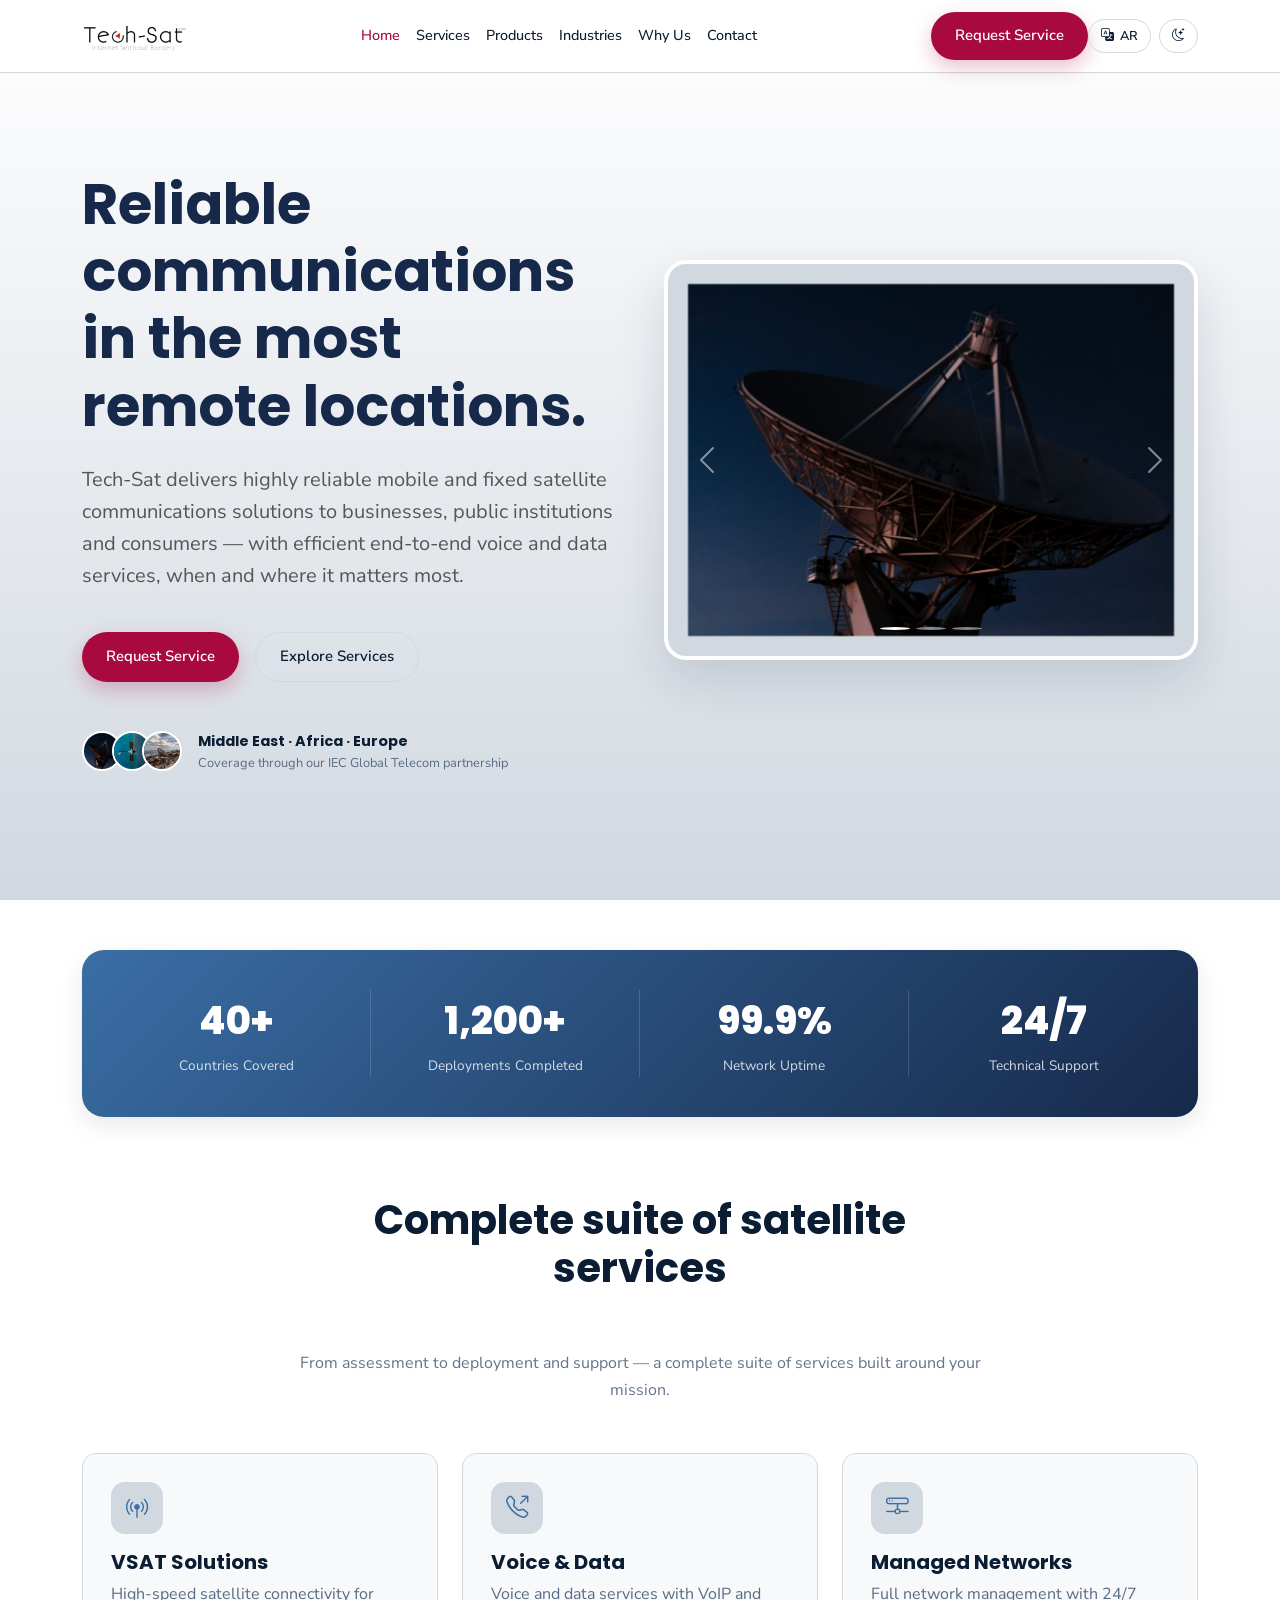
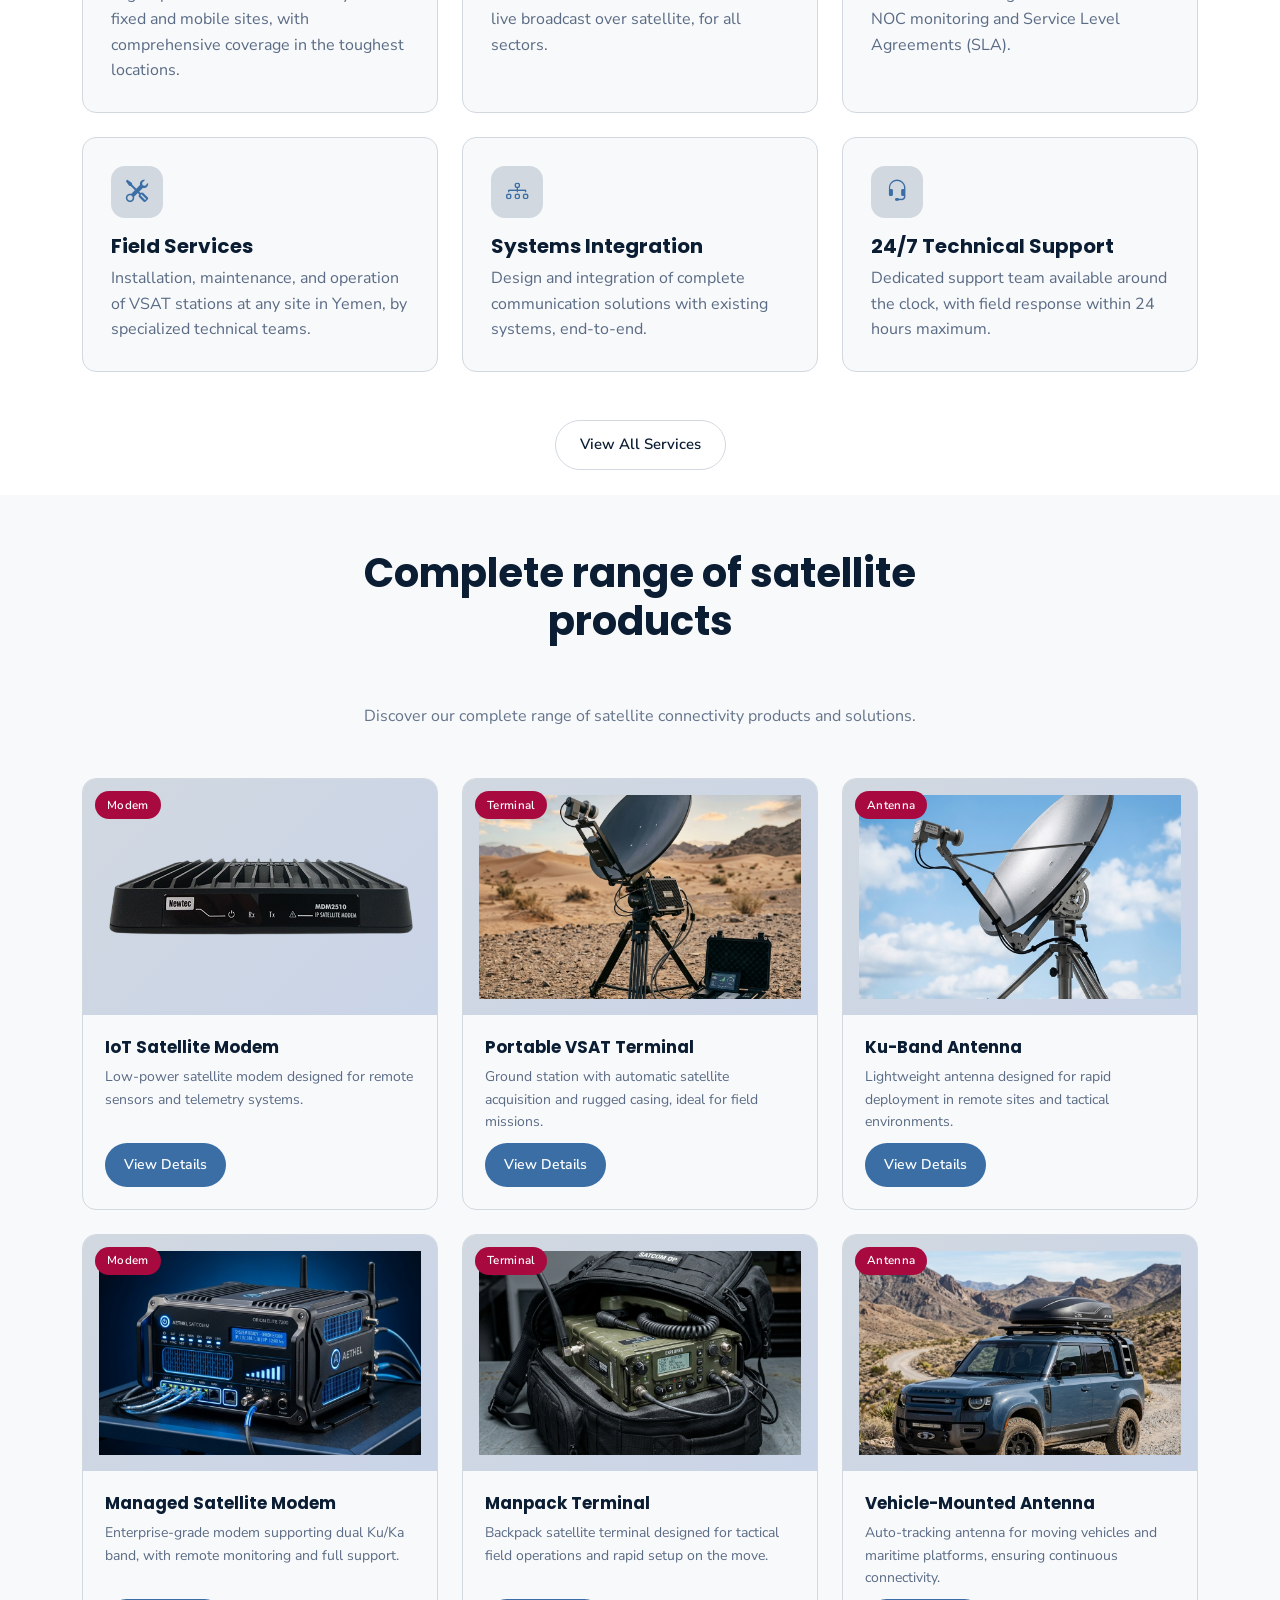
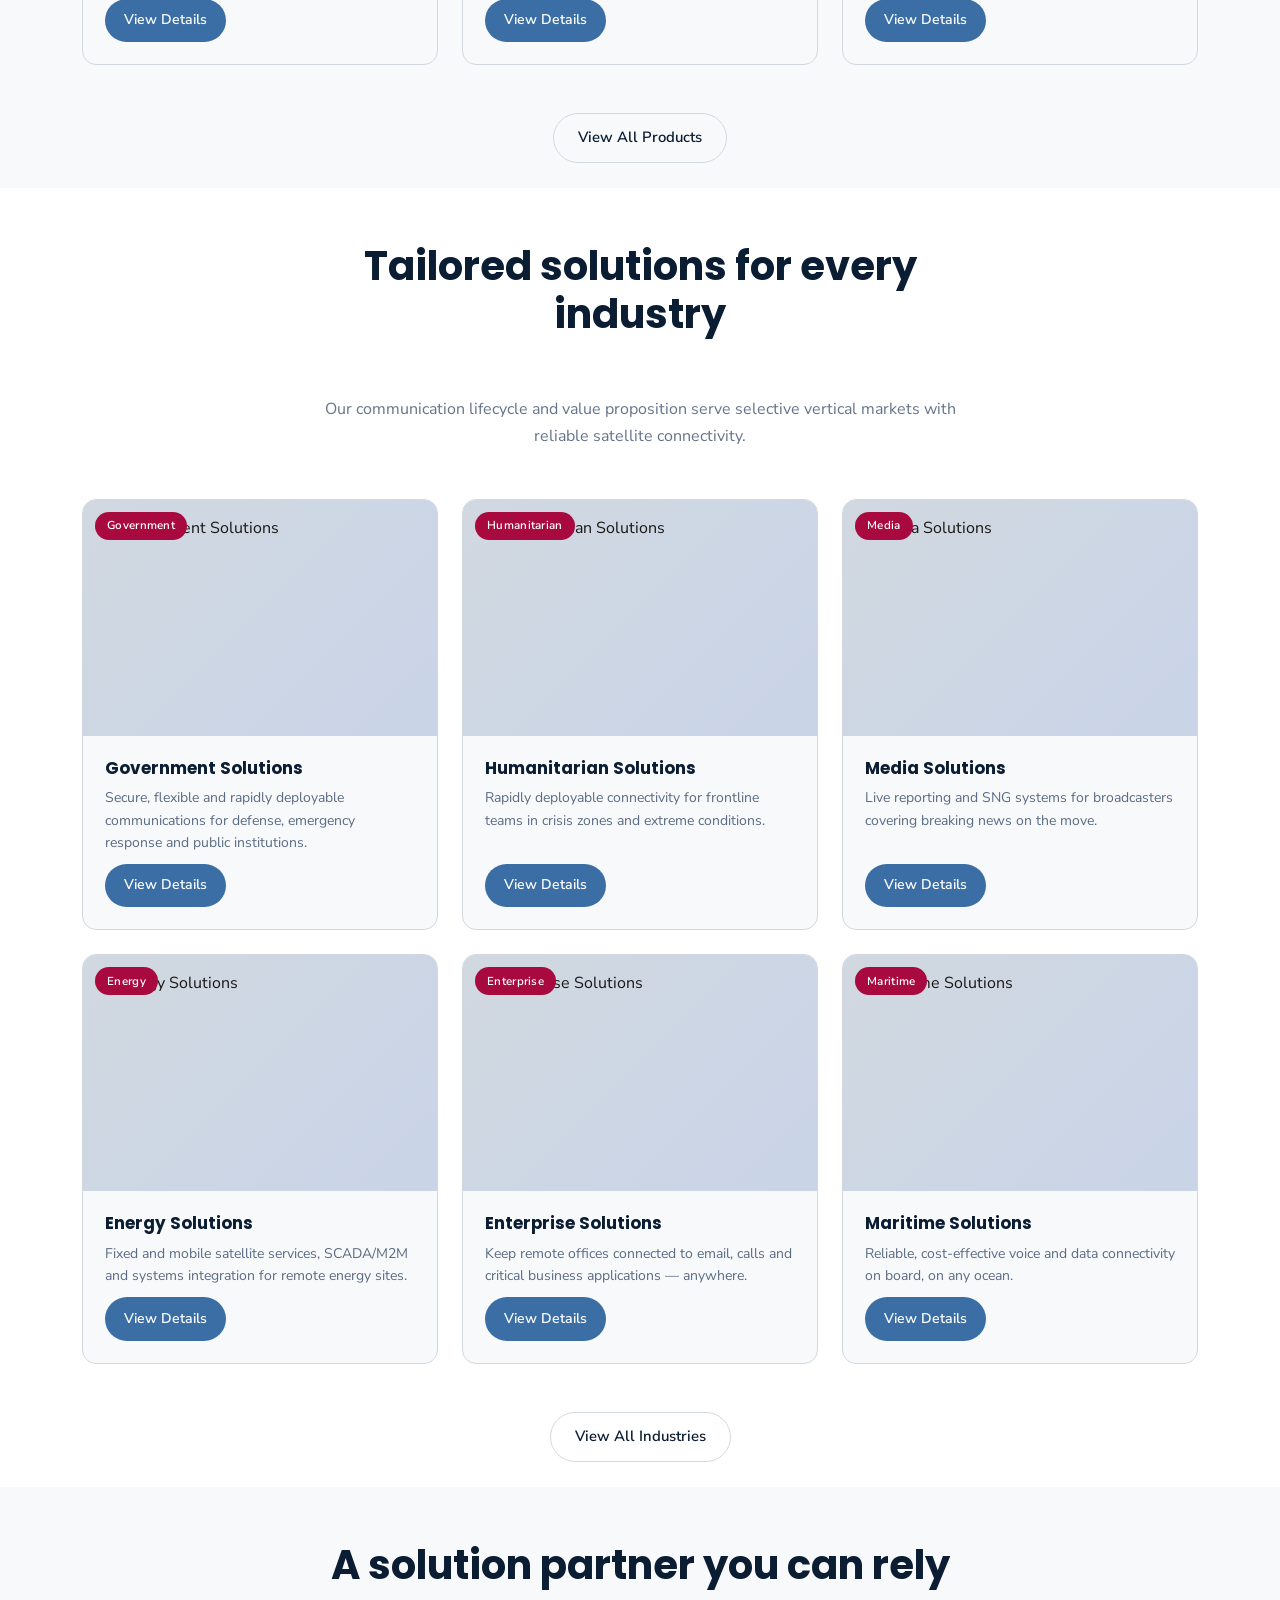
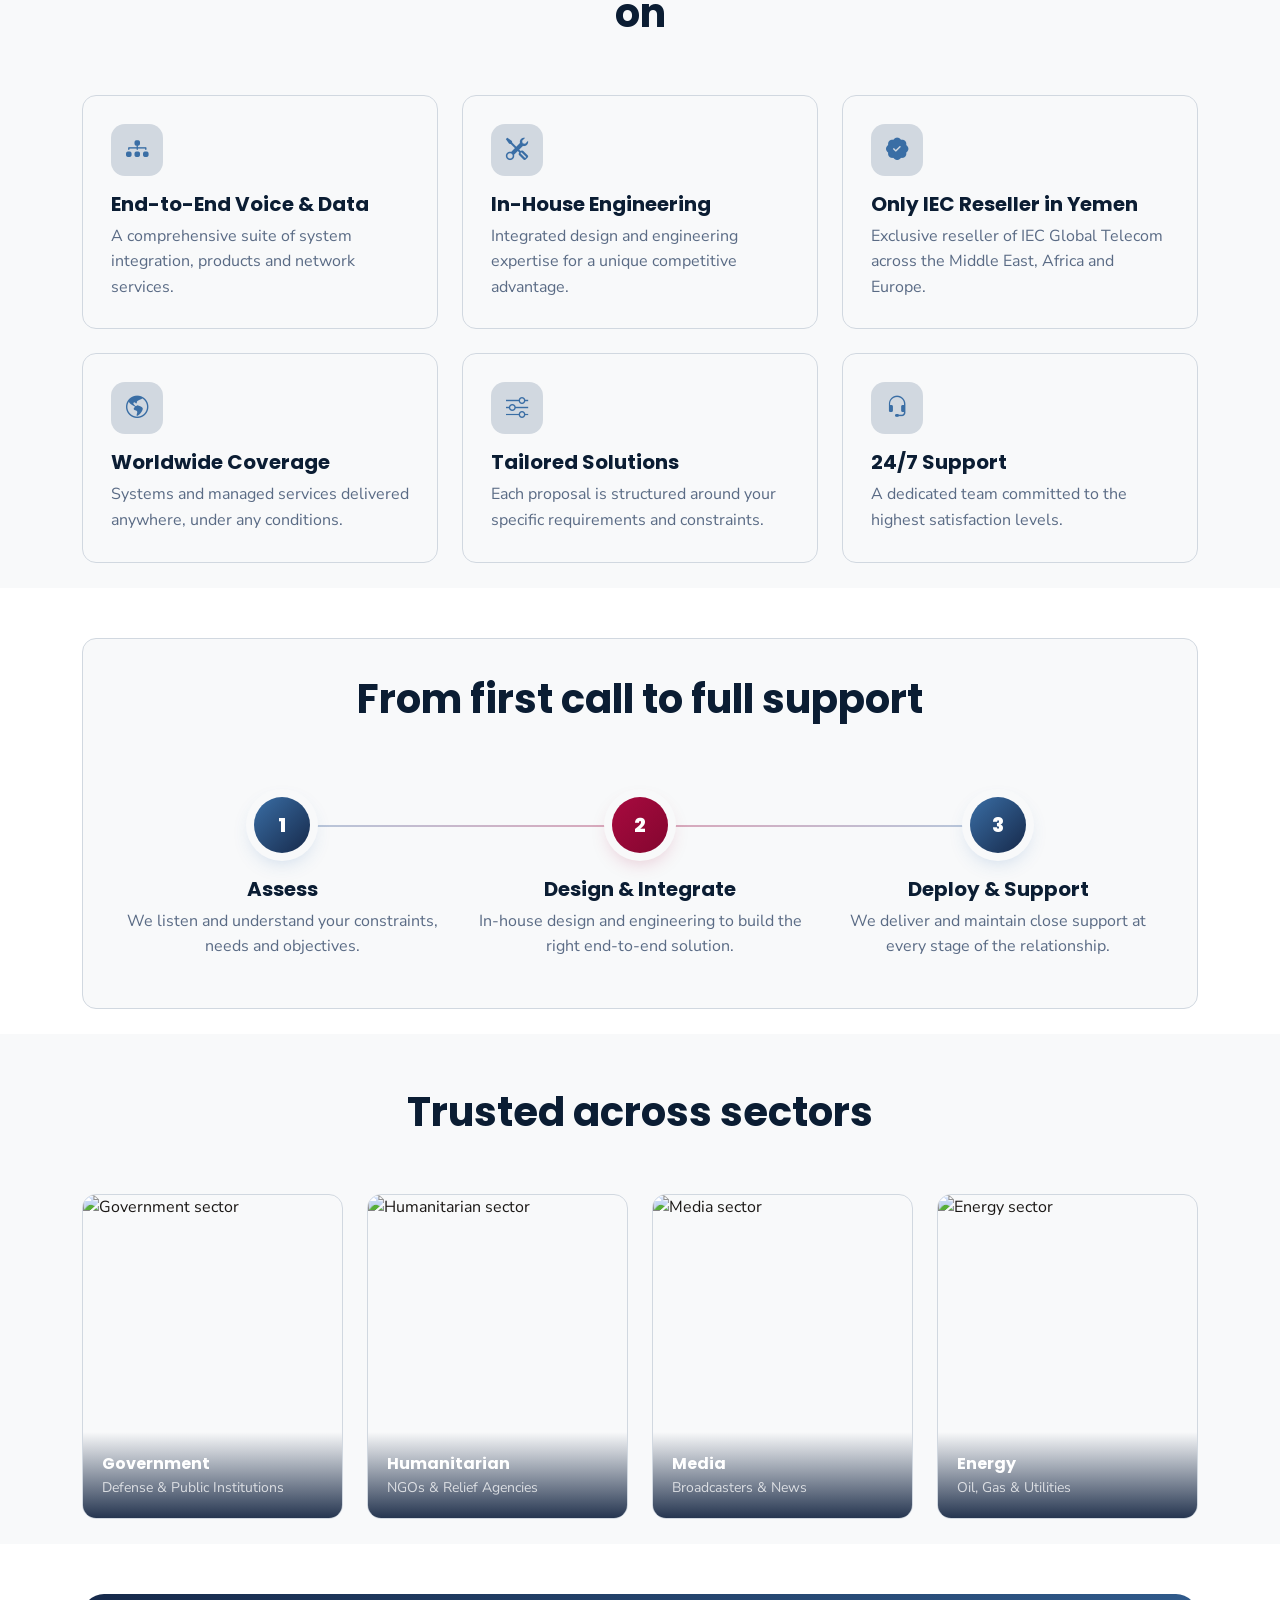
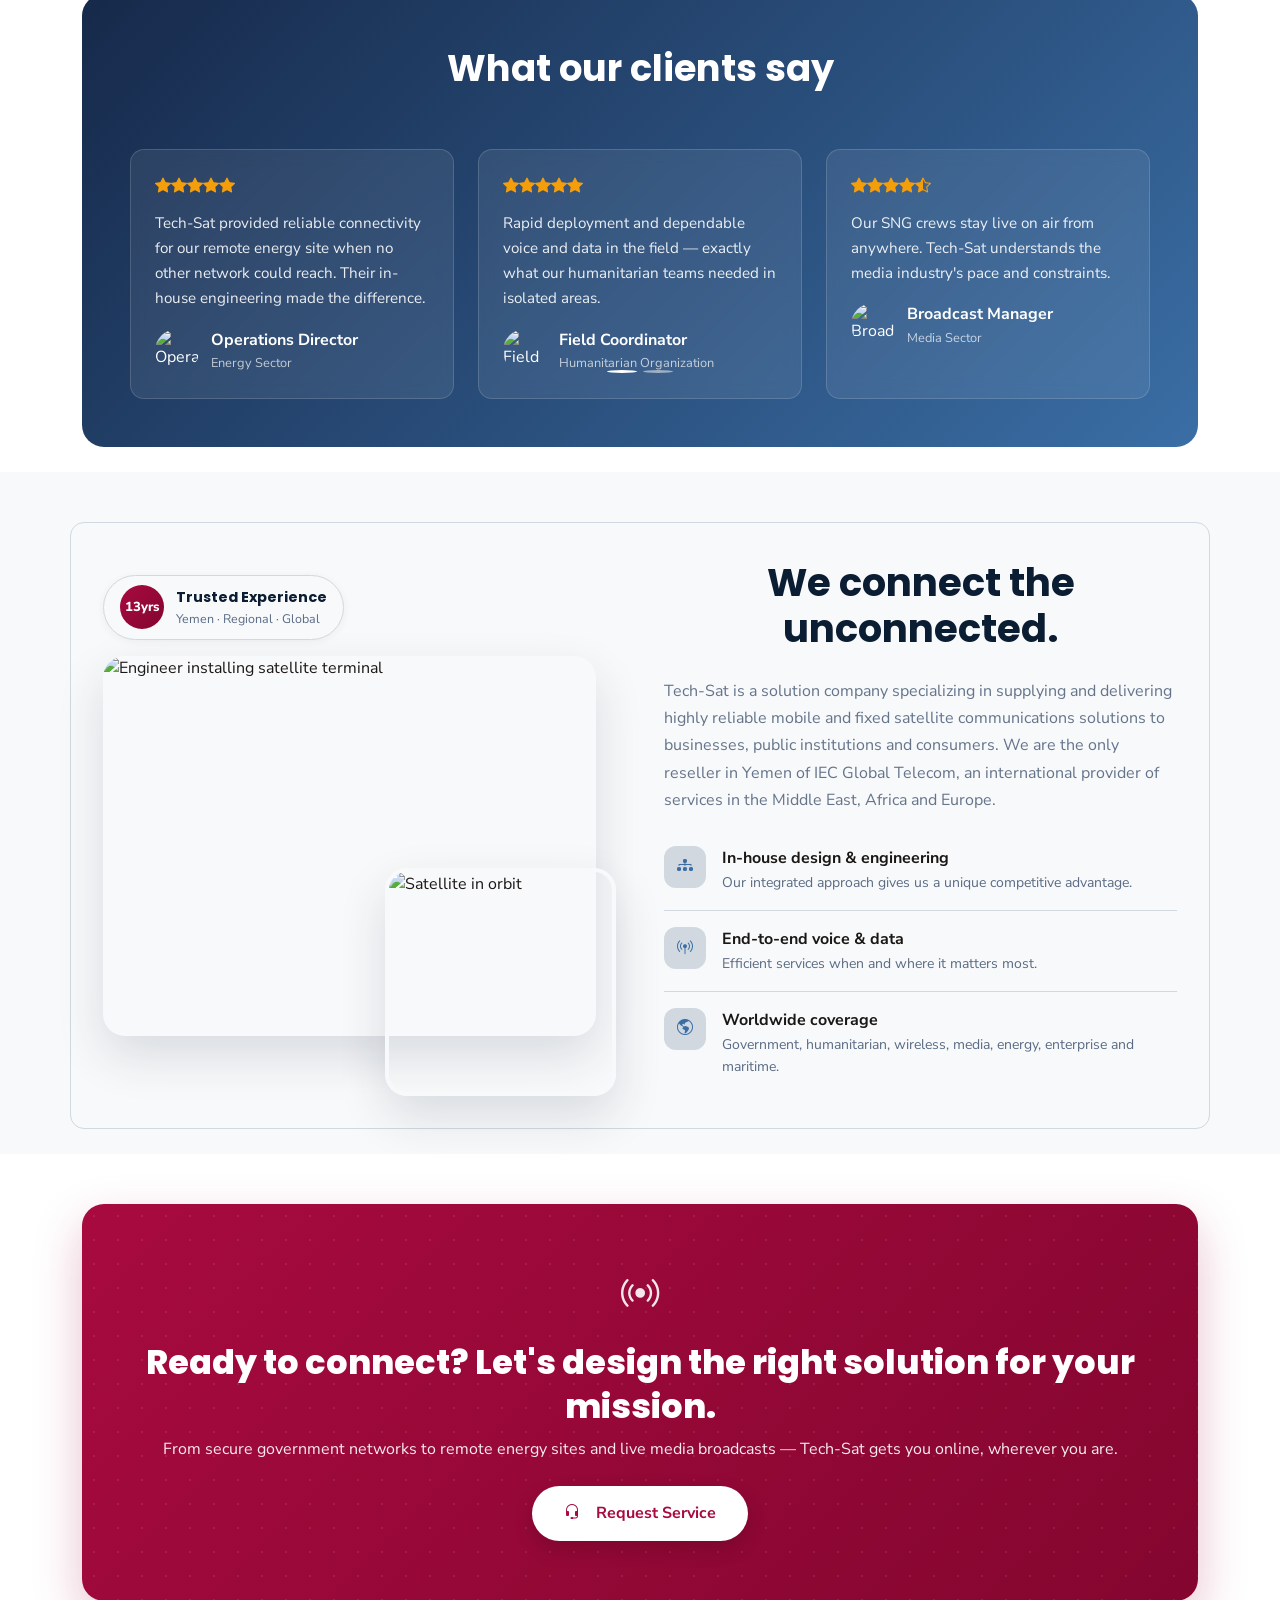
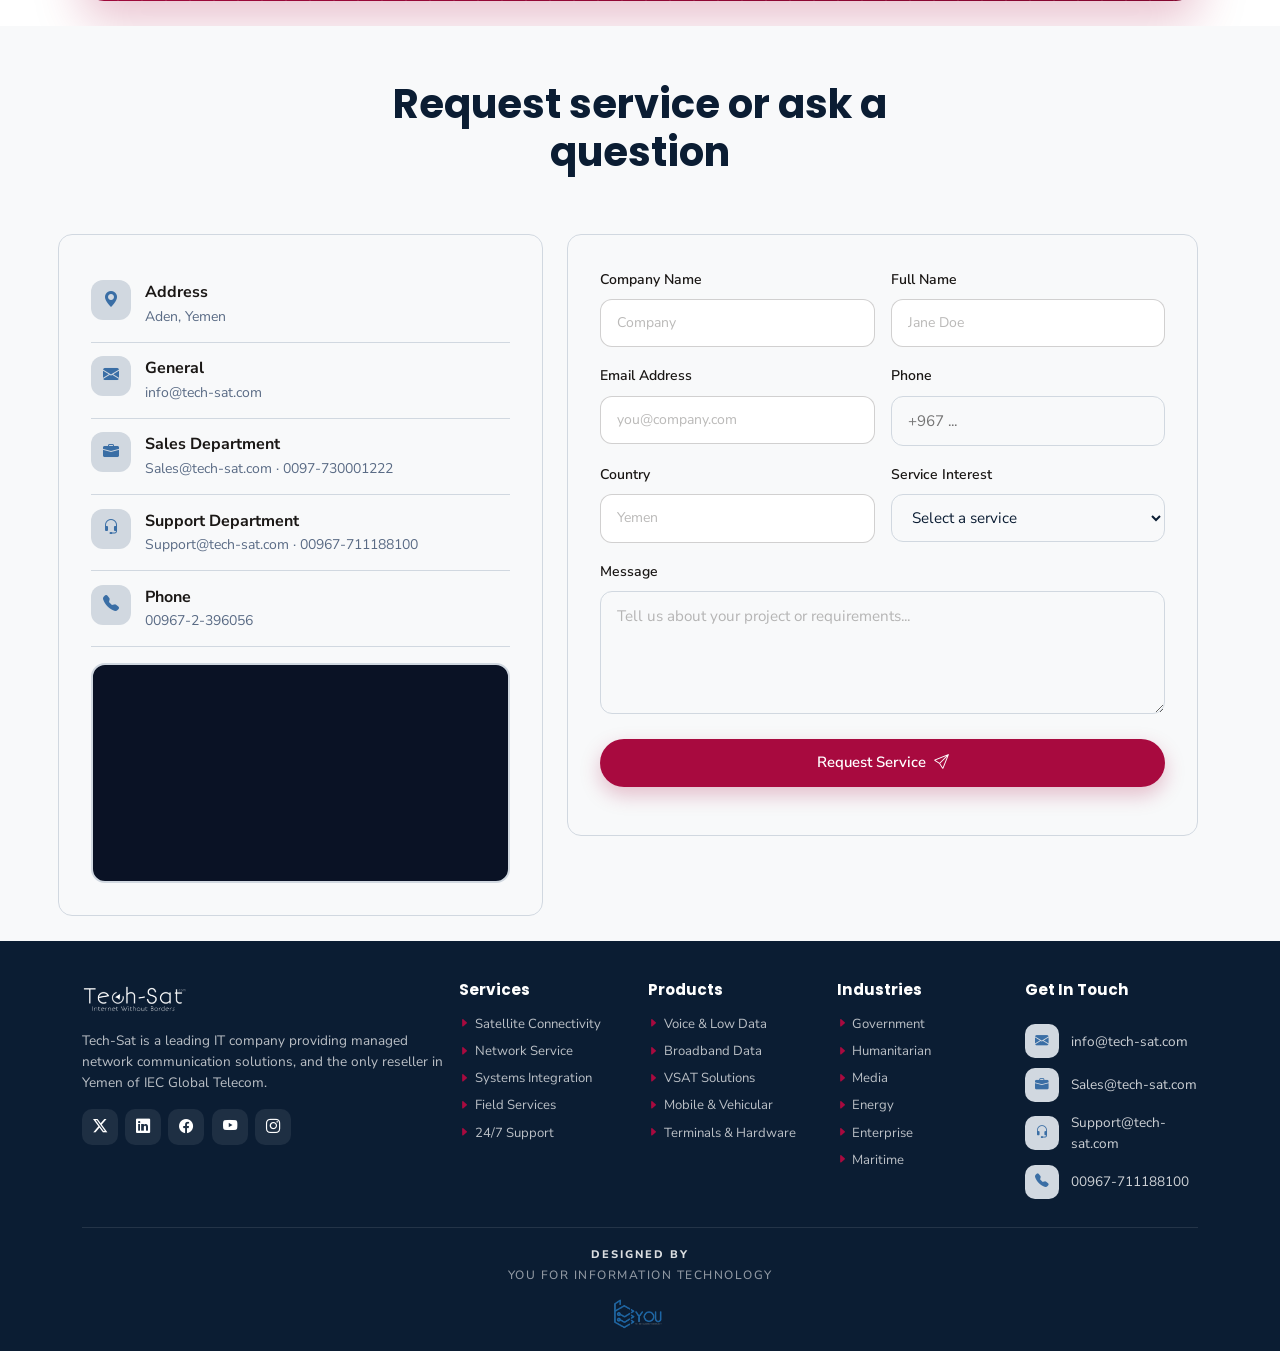
==== commit 19fdaa0c: "refactor:index checkup" ====
--- a/index.html
+++ b/index.html
@@ -254,7 +254,7 @@
         <div class="col-md-6 col-lg-4" data-aos="fade-up">
           <div class="cause-card">
             <div class="cause-img">
-              <img src="img product/MDM2510_white-Photoroom.png" alt="IoT Satellite Modem" loading="lazy">
+              <img src="img-product/MDM2510_white-Photoroom.png" alt="IoT Satellite Modem" loading="lazy">
               <span class="cause-tag" data-en="Modem" data-ar="مودم">Modem</span>
             </div>
             <div class="cause-body">
--- a/assets/css/main.css
+++ b/assets/css/main.css
@@ -15,6 +15,7 @@
 @import url("components/map.css");
 @import url("components/case-card.css");
 @import url("base/dark-mode.css");
+@import url("pages/details.css");
 
 /* 
 # Global Sections
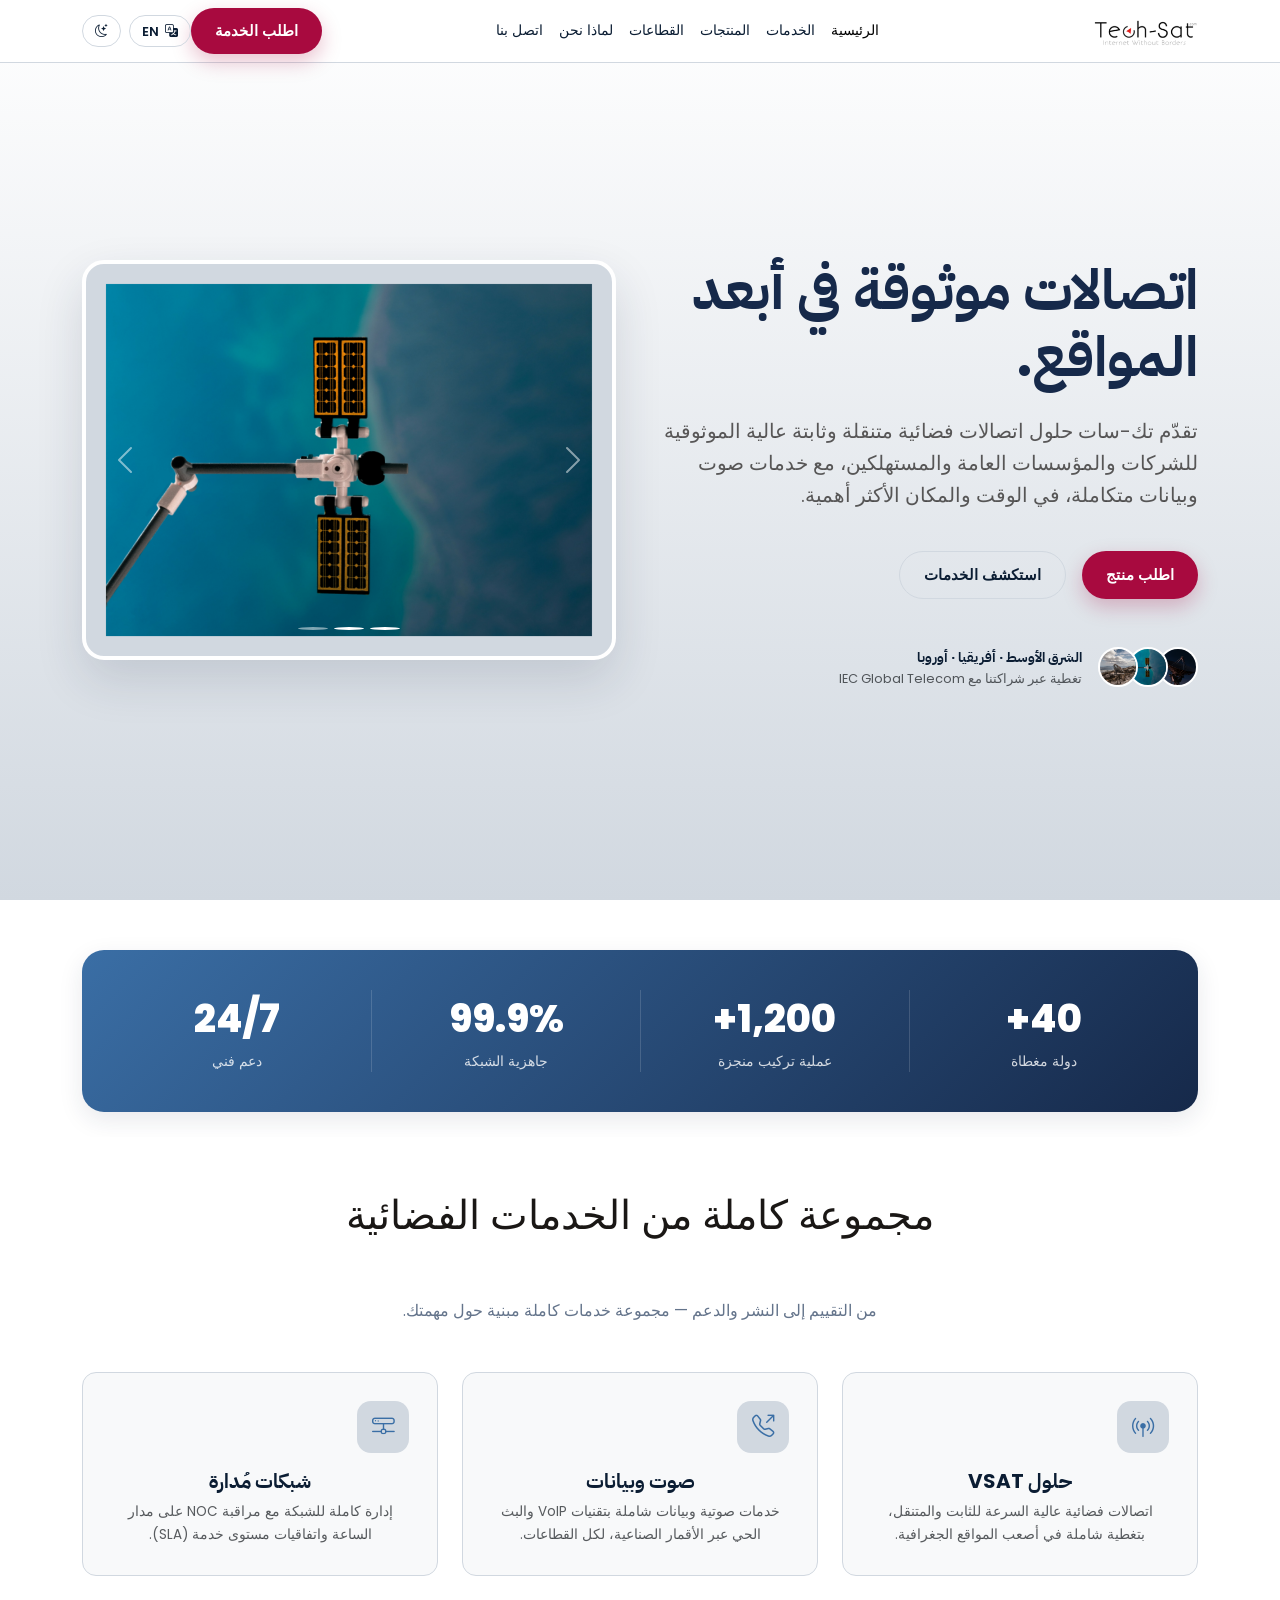
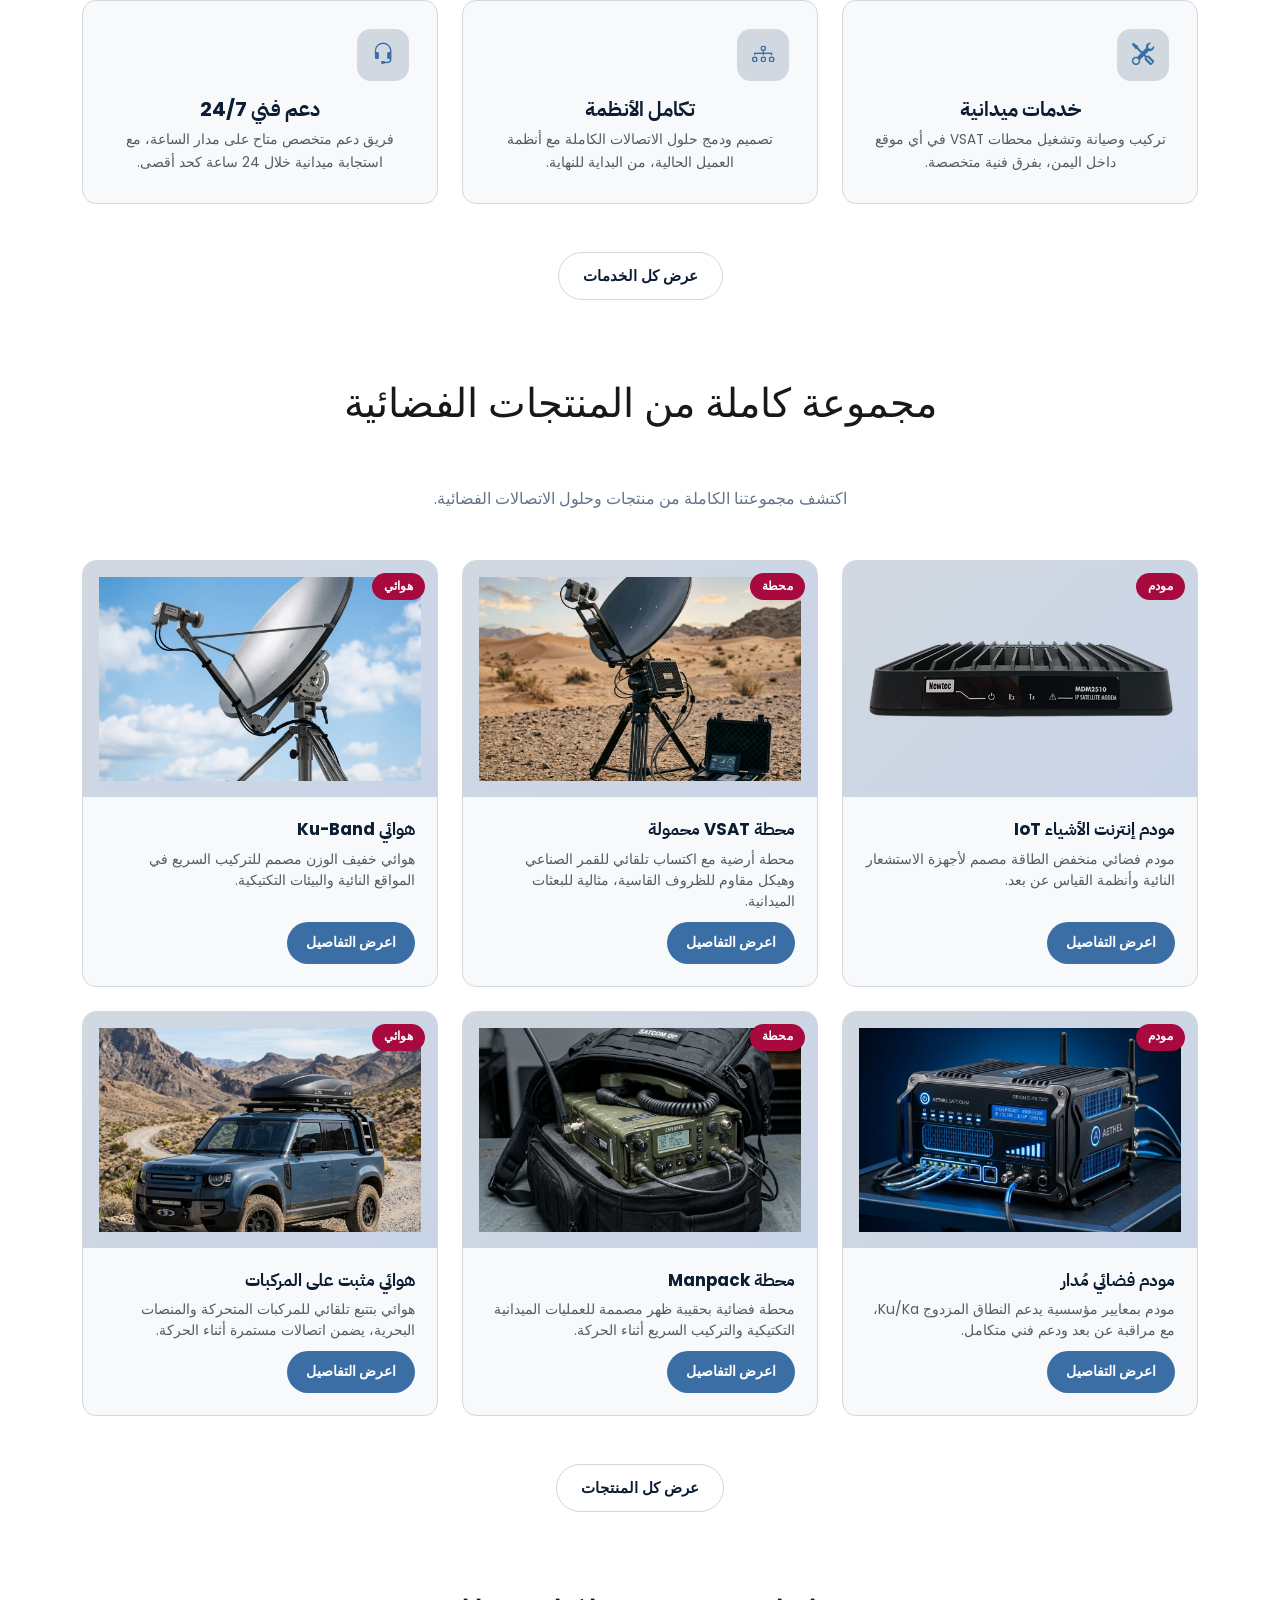
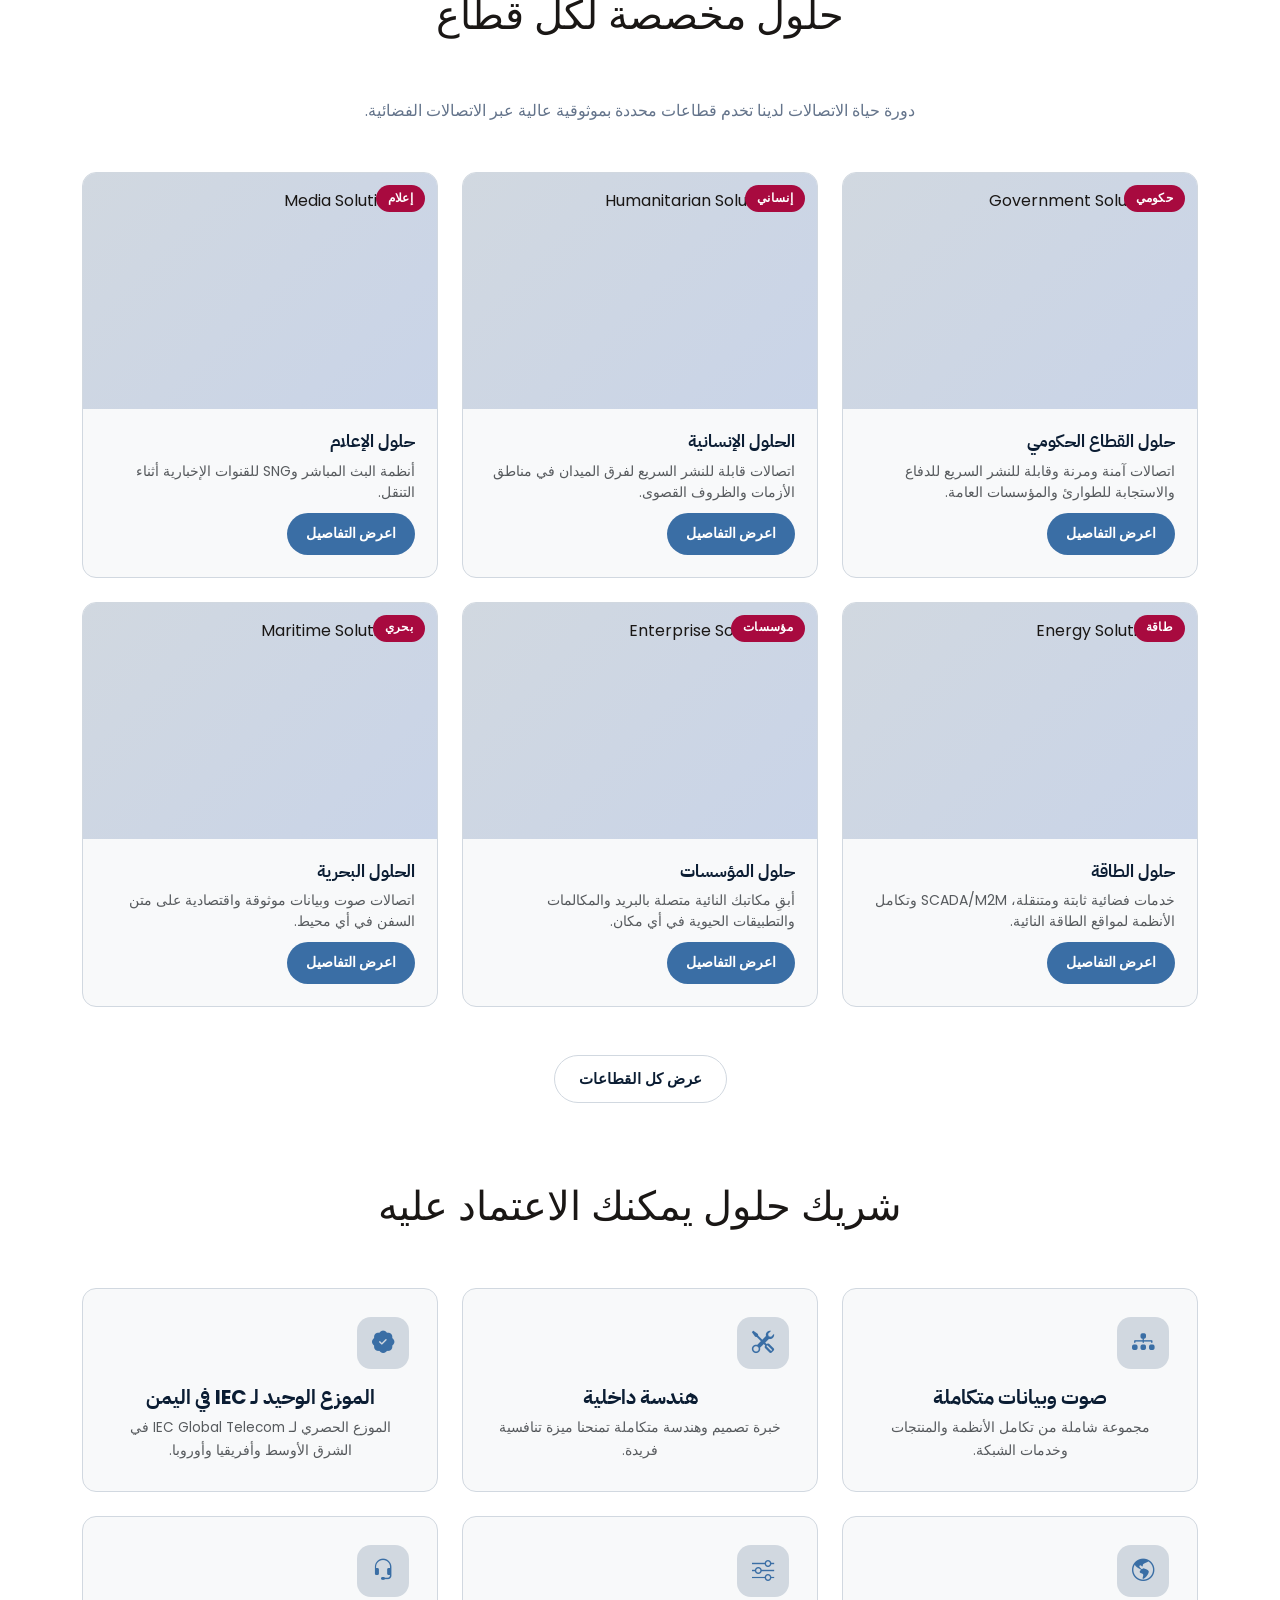
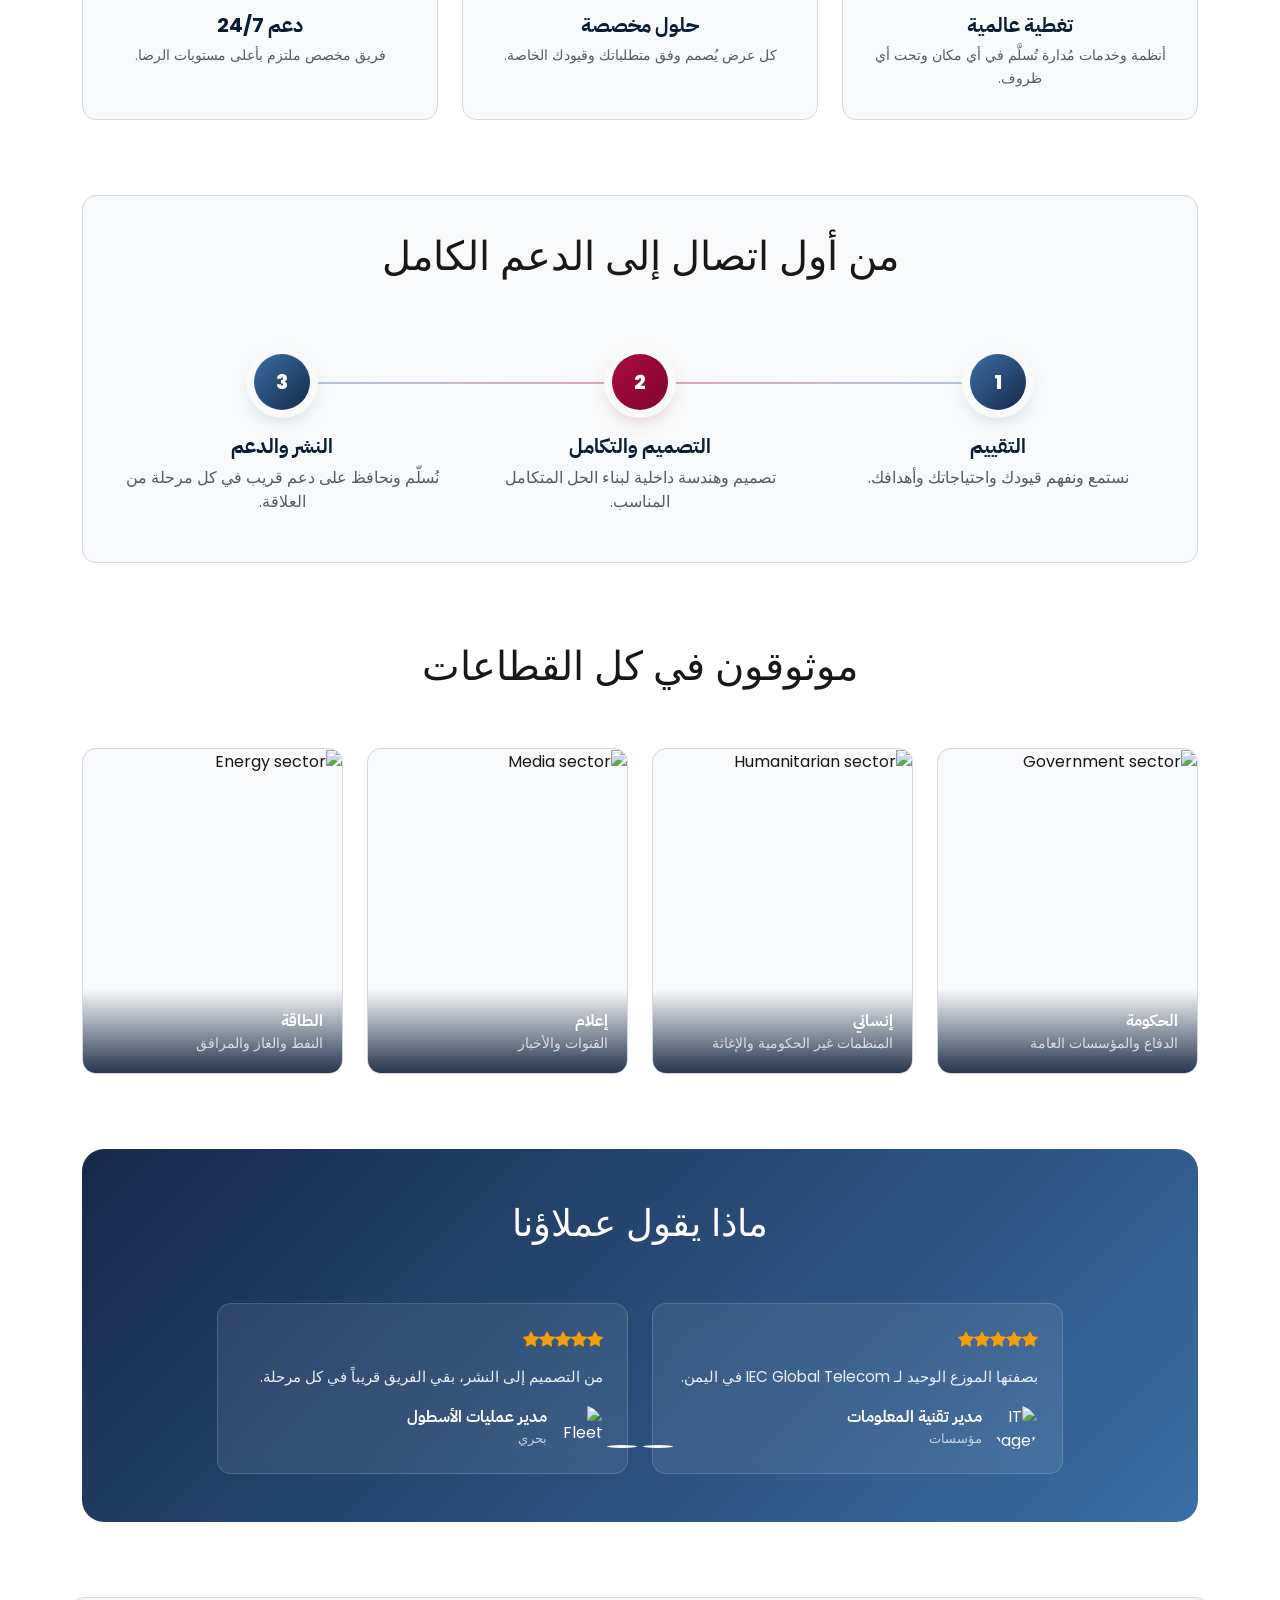
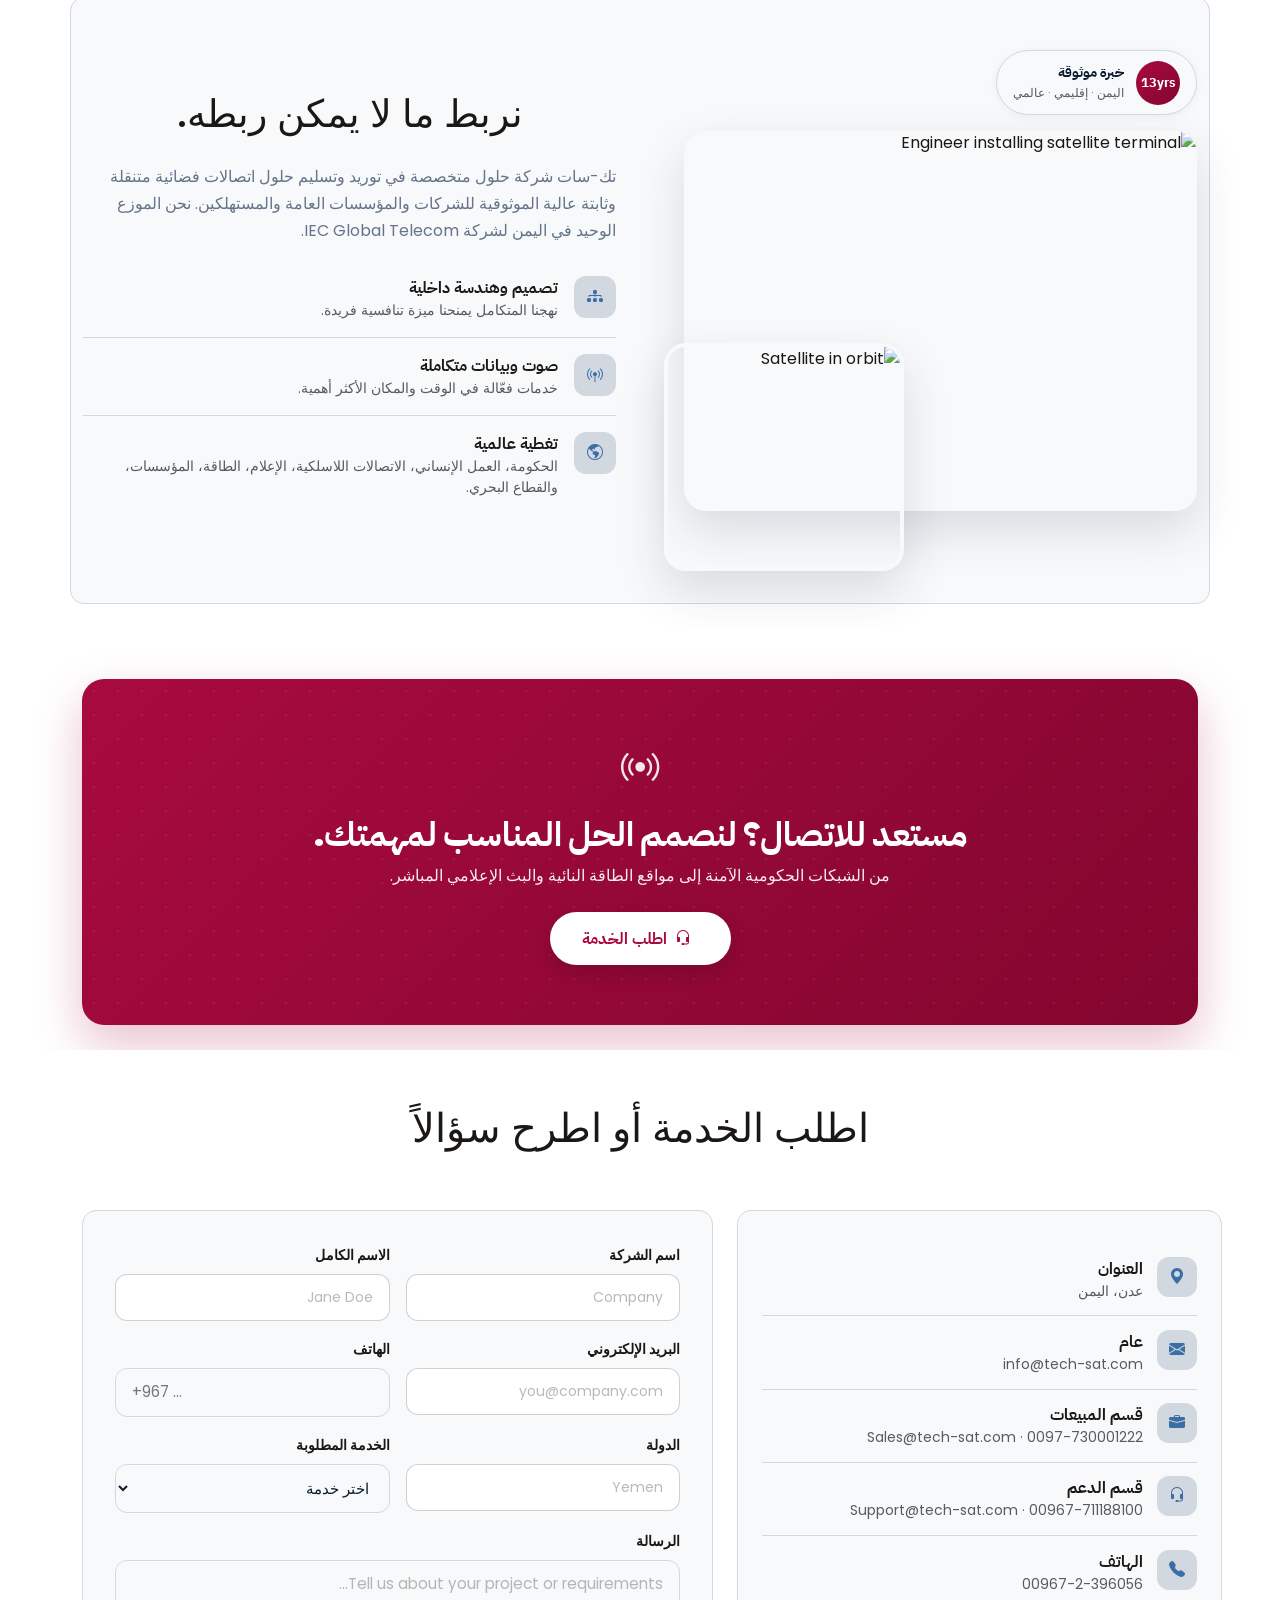
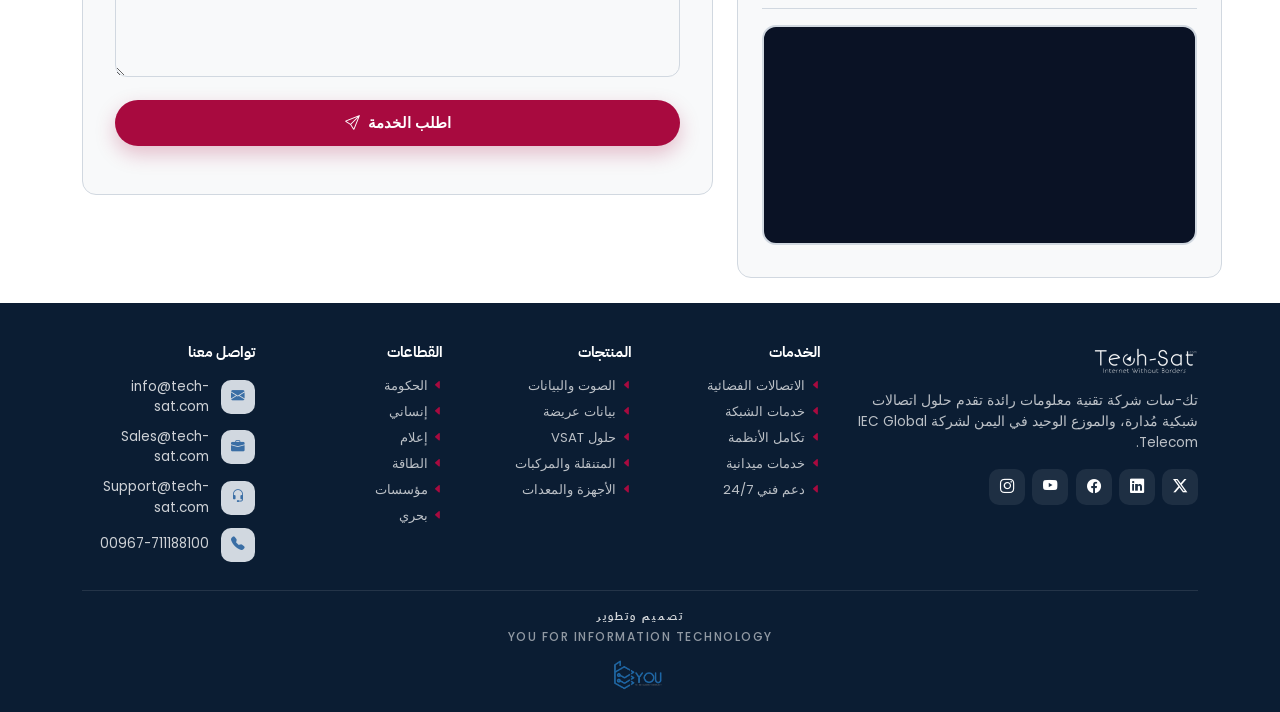
==== commit cb901f5b: "Refactor product and service pages for improved structure and readability; update meta descriptions," ====
--- a/index.html
+++ b/index.html
@@ -4,7 +4,7 @@
 <head>
   <meta charset="UTF-8">
   <meta name="viewport" content="width=device-width, initial-scale=1.0">
-  <title>Tech-Sat &mdash; Reliable Satellite Communications, Anywhere</title>
+  <title>Tech-Sat</title>
   <meta name="description"
     content="Tech-Sat delivers highly reliable mobile and fixed satellite communications solutions. Only reseller in Yemen of IEC Global Telecom.">
 
@@ -12,18 +12,19 @@
   <link
     href="https://fonts.googleapis.com/css2?family=Poppins:wght@400;500;600;700;800&family=Nunito+Sans:wght@400;500;600;700&family=IBM+Plex+Sans+Arabic:wght@400;500;600;700&display=swap"
     rel="stylesheet">
-  <link href="assets/bootstrap.min.css" rel="stylesheet">
   <link rel="stylesheet" href="https://cdn.jsdelivr.net/npm/bootstrap-icons@1.11.3/font/bootstrap-icons.css">
-  <link href="https://unpkg.com/aos@2.3.1/dist/aos.css" rel="stylesheet">
+  <link href="assets/vendor/aos/aos.css" rel="stylesheet">
   <!-- ✅ Shared design tokens -->
   <link href="assets/css/palette.css" rel="stylesheet">
   <link href="assets/css/main.css" rel="stylesheet">
 <link href="assets/css/pages/home.css" rel="stylesheet">
+<link href="assets/vendor/bootstrap/css/bootstrap.min.css" rel="stylesheet">
+<link href="assets/vendor/bootstrap-icons/bootstrap-icons.css" rel="stylesheet">
 
   <!-- Leaflet Map (mini map only) -->
   <link rel="stylesheet" href="https://unpkg.com/leaflet@1.9.4/dist/leaflet.css" />
 
-  <link rel="icon" type="image/x-icon" href="assets/satellite-dish.png">
+<link rel="icon" type="image/x-icon" href="assets/img/favicon.ico">
 
 </head>
 
@@ -1077,191 +1078,11 @@
         Service</span> <i class="bi bi-headset"></i></a>
   </div>
 
-  <!-- SCROLL TOP -->
-  <button id="scrollTop" aria-label="Scroll to top" type="button">
-    <i class="bi bi-arrow-up"></i>
-  </button>
-
-  <script src="assets/vendor/bootstrap/js/bootstrap.bundle.min.js"></script>
-  <script src="assets/vendor/aos/aos.js"></script>
-
-  <!-- Leaflet JS (mini map only) -->
-  <script src="https://unpkg.com/leaflet@1.9.4/dist/leaflet.js"></script>
-
-  <!-- Shared navbar + footer -->
-  <script src="assets/js/navbar-footer.js"></script>
-
-  <script>
-    (function () {
-      'use strict';
-      var html = document.documentElement;
-
-      /* ---------- PRELOADER ---------- */
-      window.addEventListener('load', function () {
-        var pre = document.getElementById('preloader');
-        if (pre) setTimeout(function () { pre.classList.add('hide'); }, 400);
-      });
-
-      /* ---------- THEME ---------- */
-      var themeBtn = document.getElementById('themeToggle');
-      var themeIcon = document.getElementById('themeIcon');
-      var savedTheme = localStorage.getItem('ts-theme') || 'light';
-      html.setAttribute('data-theme', savedTheme);
-      if (themeIcon) themeIcon.className = savedTheme === 'dark' ? 'bi bi-sun' : 'bi bi-moon-stars';
-      if (themeBtn) {
-        themeBtn.addEventListener('click', function () {
-          var next = html.getAttribute('data-theme') === 'dark' ? 'light' : 'dark';
-          html.setAttribute('data-theme', next);
-          localStorage.setItem('ts-theme', next);
-          themeIcon.className = next === 'dark' ? 'bi bi-sun' : 'bi bi-moon-stars';
-        });
-      }
-
-      /* ---------- LANGUAGE ---------- */
-      var langBtn = document.getElementById('langToggle');
-      var langLabel = document.getElementById('langLabel');
-
-      function applyLang(lang) {
-        html.setAttribute('lang', lang);
-        html.setAttribute('dir', lang === 'ar' ? 'rtl' : 'ltr');
-        if (langLabel) langLabel.textContent = lang === 'ar' ? 'EN' : 'AR';
-
-        document.querySelectorAll('[data-en][data-ar]').forEach(function (el) {
-          var val = el.getAttribute('data-' + lang);
-          if (val === null) return;
-          if (el.tagName === 'INPUT' || el.tagName === 'TEXTAREA') {
-            el.placeholder = val;
-          } else if (el.tagName === 'OPTION') {
-            el.textContent = val;
-          } else {
-            el.textContent = val;
-          }
-        });
-        localStorage.setItem('ts-lang', lang);
-      }
-
-      var savedLang = localStorage.getItem('ts-lang') || 'en';
-      applyLang(savedLang);
-
-      if (langBtn) {
-        langBtn.addEventListener('click', function () {
-          var next = html.getAttribute('lang') === 'ar' ? 'en' : 'ar';
-          applyLang(next);
-        });
-      }
-
-      /* ---------- NAVBAR SHADOW ---------- */
-      var nav = document.getElementById('mainNav');
-      window.addEventListener('scroll', function () {
-        if (nav) nav.classList.toggle('scrolled', window.scrollY > 20);
-      });
-
-      /* ---------- SCROLL TOP ---------- */
-      var topBtn = document.getElementById('scrollTop');
-      if (topBtn) {
-        window.addEventListener('scroll', function () {
-          topBtn.classList.toggle('show', window.scrollY > 400);
-        });
-        topBtn.addEventListener('click', function () {
-          window.scrollTo({ top: 0, behavior: 'smooth' });
-        });
-      }
-
-      /* ---------- COUNTERS ---------- */
-      var counters = document.querySelectorAll('.counter');
-      function runCounters() {
-        counters.forEach(function (c) {
-          var target = +c.dataset.target;
-          var current = 0;
-          var step = target / 60;
-          var timer = setInterval(function () {
-            current += step;
-            if (current >= target) { current = target; clearInterval(timer); }
-            c.textContent = Math.floor(current).toLocaleString();
-          }, 20);
-        });
-      }
-      if ('IntersectionObserver' in window && counters.length) {
-        var io = new IntersectionObserver(function (entries) {
-          entries.forEach(function (e) {
-            if (e.isIntersecting) { runCounters(); io.disconnect(); }
-          });
-        }, { threshold: 0.4 });
-        io.observe(counters[0]);
-      }
-
-      /* ---------- FORM ---------- */
-      var form = document.getElementById('contactForm');
-      if (form) {
-        form.addEventListener('submit', function (e) {
-          e.preventDefault();
-          var status = document.getElementById('formStatus');
-          status.innerHTML = '<div style="color:#A80A3F;font-weight:600;padding:.75rem;background:rgba(194,24,91,.08);border-radius:10px;">Thank you. We will contact you shortly.</div>';
-          form.reset();
-        });
-      }
-
-      /* ---------- AOS ---------- */
-      if (window.AOS) AOS.init({ duration: 700, once: true, offset: 80 });
-    })();
-  </script>
-
-  <!-- ═══════════════════════════════════════════════════════
-       MINI MAP — Tech-Sat HQ (Aden, Yemen)
-       ═══════════════════════════════════════════════════════ -->
-  <script>
-    (function () {
-      'use strict';
-
-      function initMiniMap() {
-        var el = document.getElementById('miniMap');
-        if (!el || !window.L) return;
-        if (el._leaflet_id) return;   /* منع التكرار */
-
-        var hqLat = 12.7855;
-        var hqLng = 45.0187;
-
-        var map = L.map(el, {
-          center: [hqLat, hqLng],
-          zoom: 11,
-          zoomControl: false,
-          scrollWheelZoom: false,
-          dragging: false,
-          doubleClickZoom: false,
-          touchZoom: false,
-          boxZoom: false,
-          keyboard: false,
-          attributionControl: true
-        });
-
-        L.tileLayer('https://{s}.tile.openstreetmap.org/{z}/{x}/{y}.png', {
-          attribution: '&copy; OpenStreetMap',
-          maxZoom: 18
-        }).addTo(map);
-
-        var icon = L.divIcon({
-          className: '',
-          html: '<div class="custom-marker custom-marker--ourhq">' +
-                  '<span class="custom-marker__ring"></span>' +
-                  '<span class="custom-marker__dot"></span>' +
-                '</div>',
-          iconSize: [24, 24],
-          iconAnchor: [12, 12]
-        });
-
-        L.marker([hqLat, hqLng], { icon: icon }).addTo(map)
-          .bindPopup('<strong>Tech-Sat HQ</strong><br>Aden, Yemen');
-      }
-
-      if (document.readyState === 'loading') {
-        document.addEventListener('DOMContentLoaded', initMiniMap);
-      } else {
-        initMiniMap();
-      }
-      window.addEventListener('load', initMiniMap);
-      document.addEventListener('layoutReady', initMiniMap);
-    })();
-  </script>
+<script src="assets/vendor/bootstrap/js/bootstrap.bundle.min.js"></script>
+<script src="assets/vendor/aos/aos.js"></script>
+<script src="https://unpkg.com/leaflet@1.9.4/dist/leaflet.js"></script>
+<script type="module" src="assets/js/core/chrome.js"></script>
+<script type="module" src="assets/js/pages/home.js"></script>
 
 </body>
 
--- a/assets/css/main.css
+++ b/assets/css/main.css
@@ -16,6 +16,7 @@
 @import url("components/case-card.css");
 @import url("base/dark-mode.css");
 @import url("pages/details.css");
+@import url("pages/services.css");
 
 /* 
 # Global Sections
